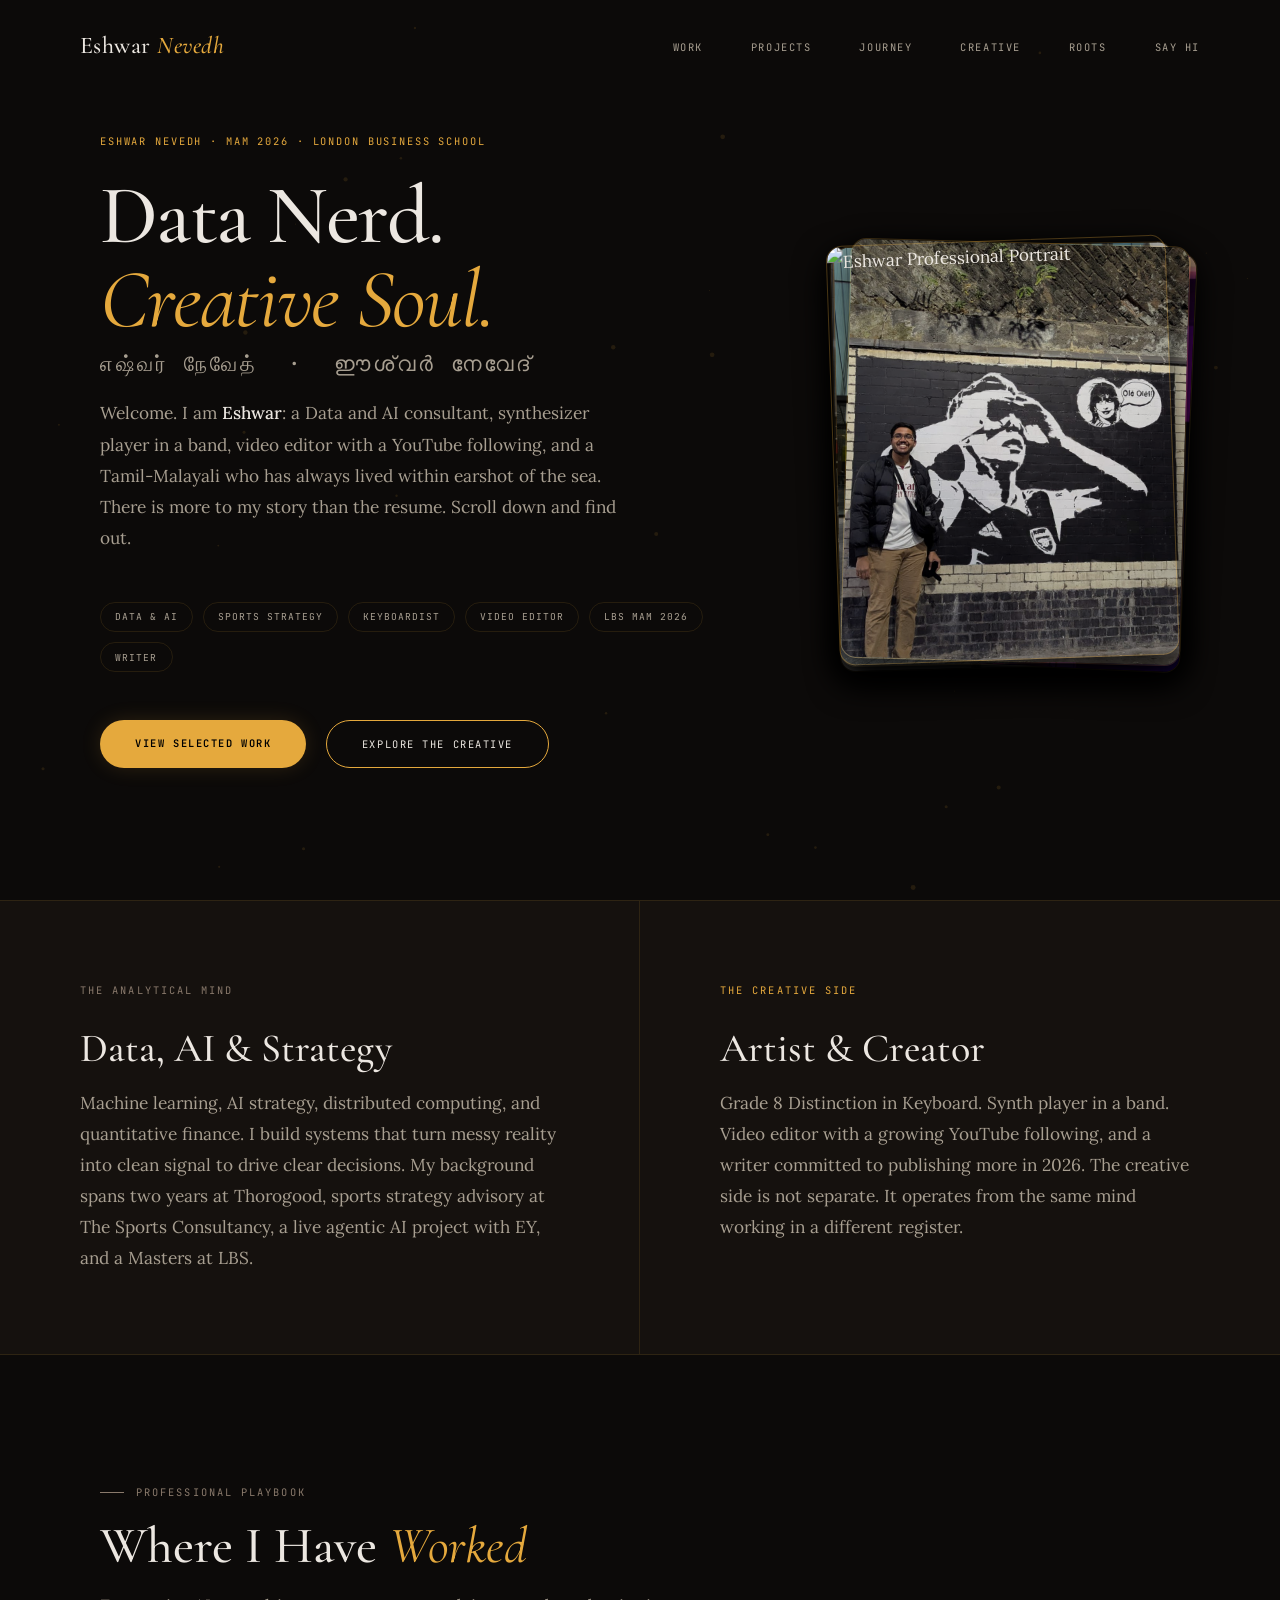
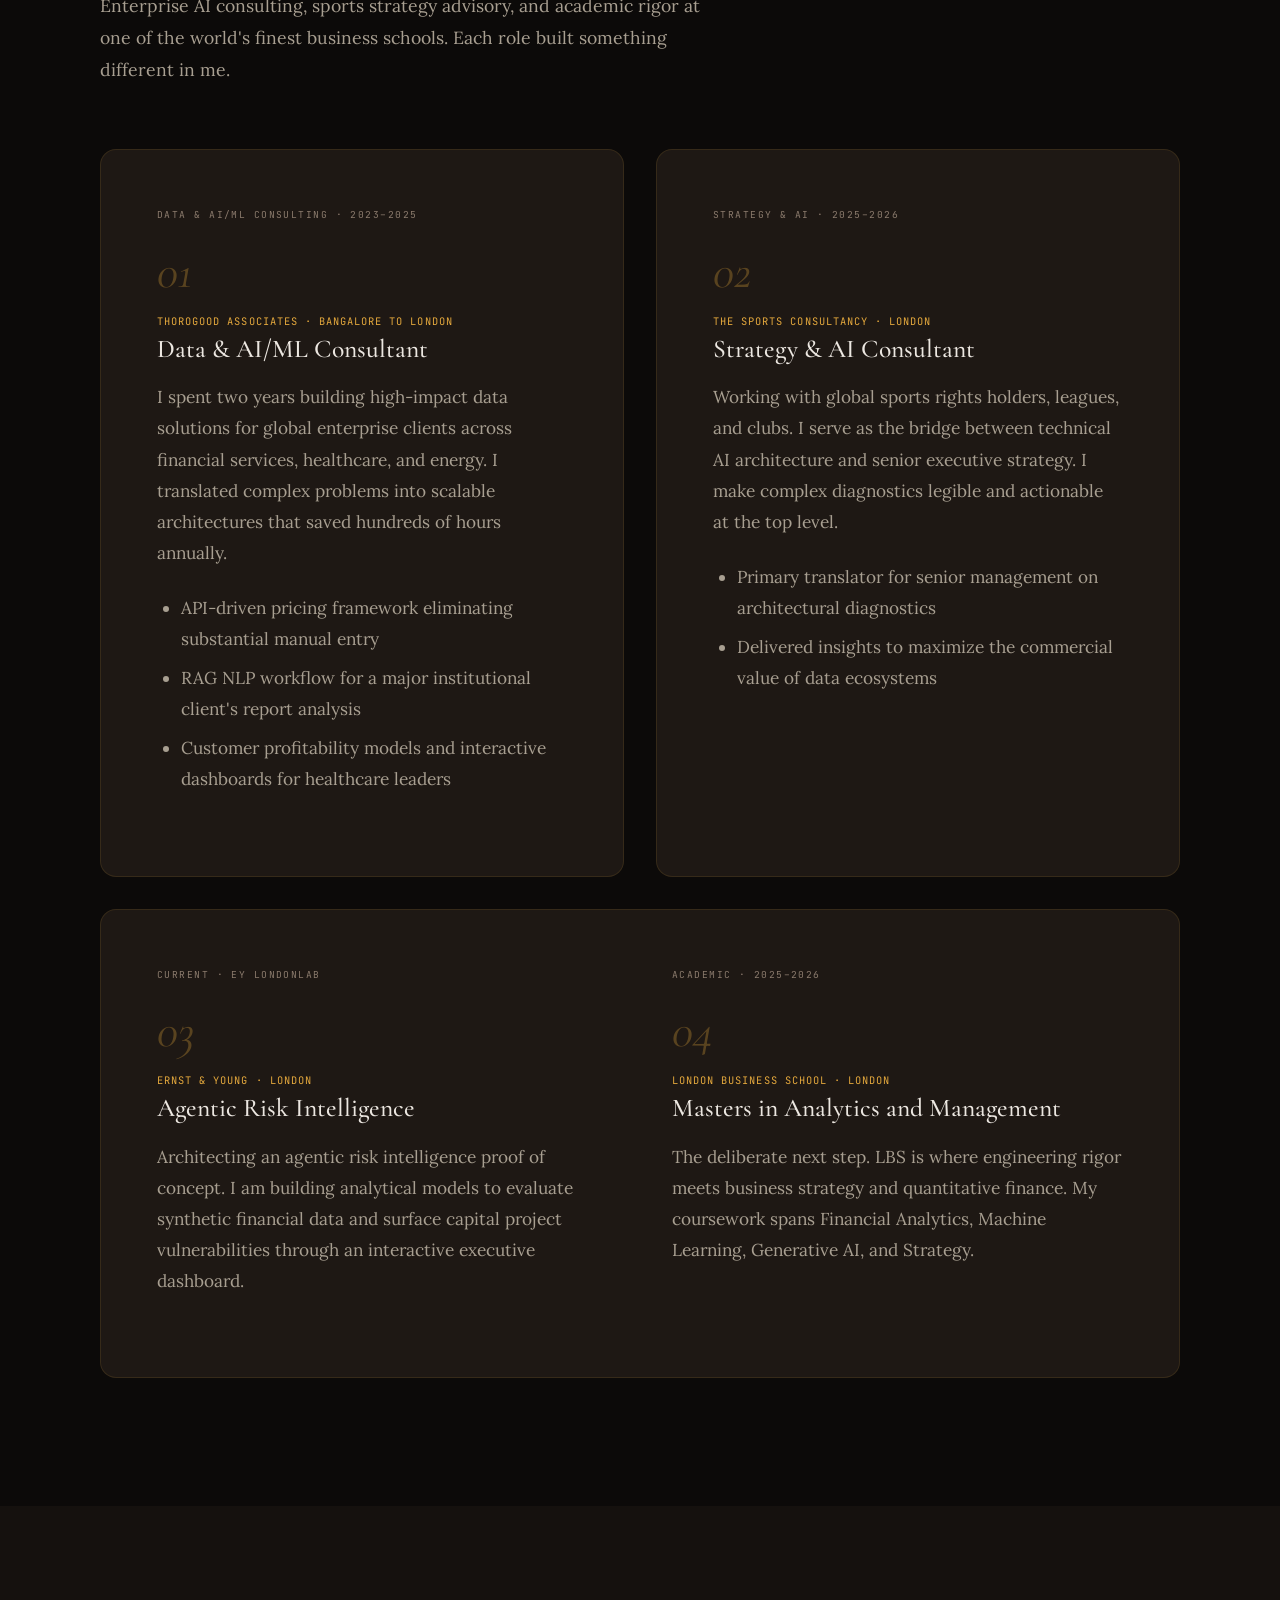
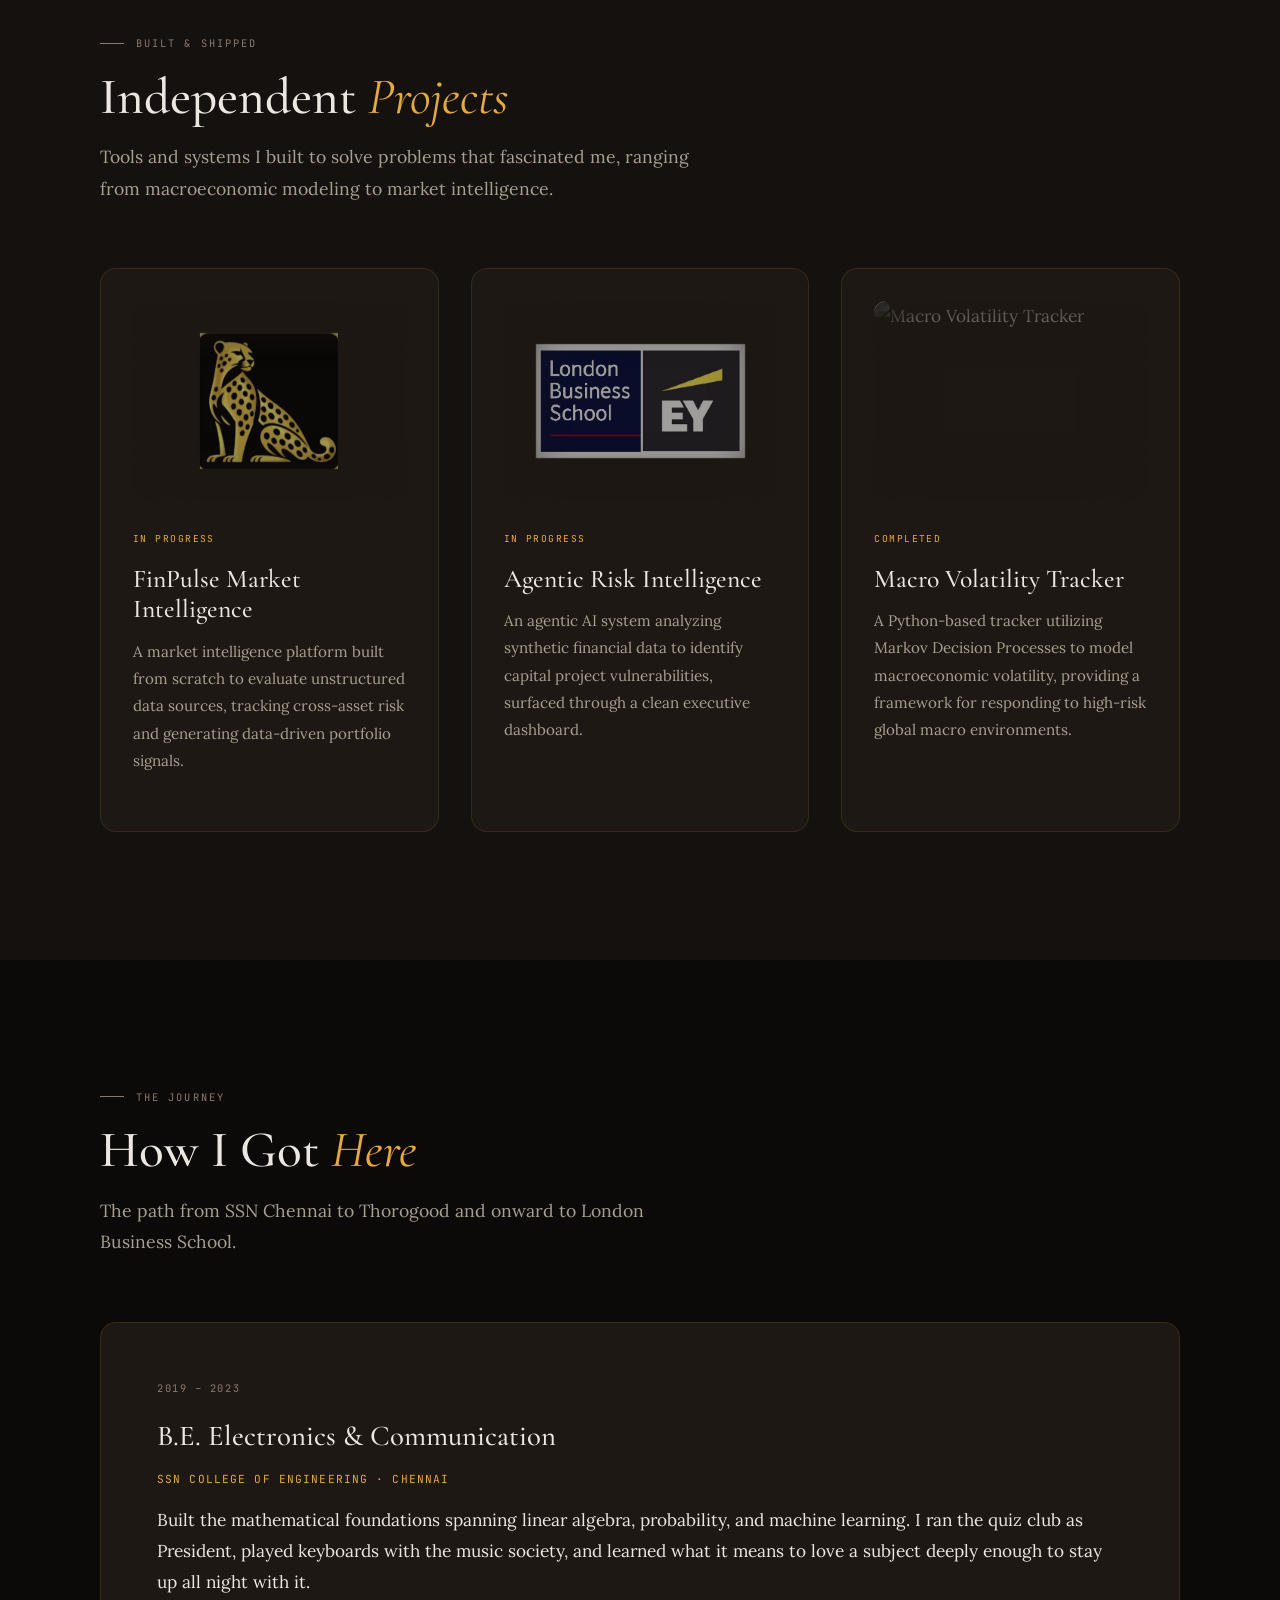
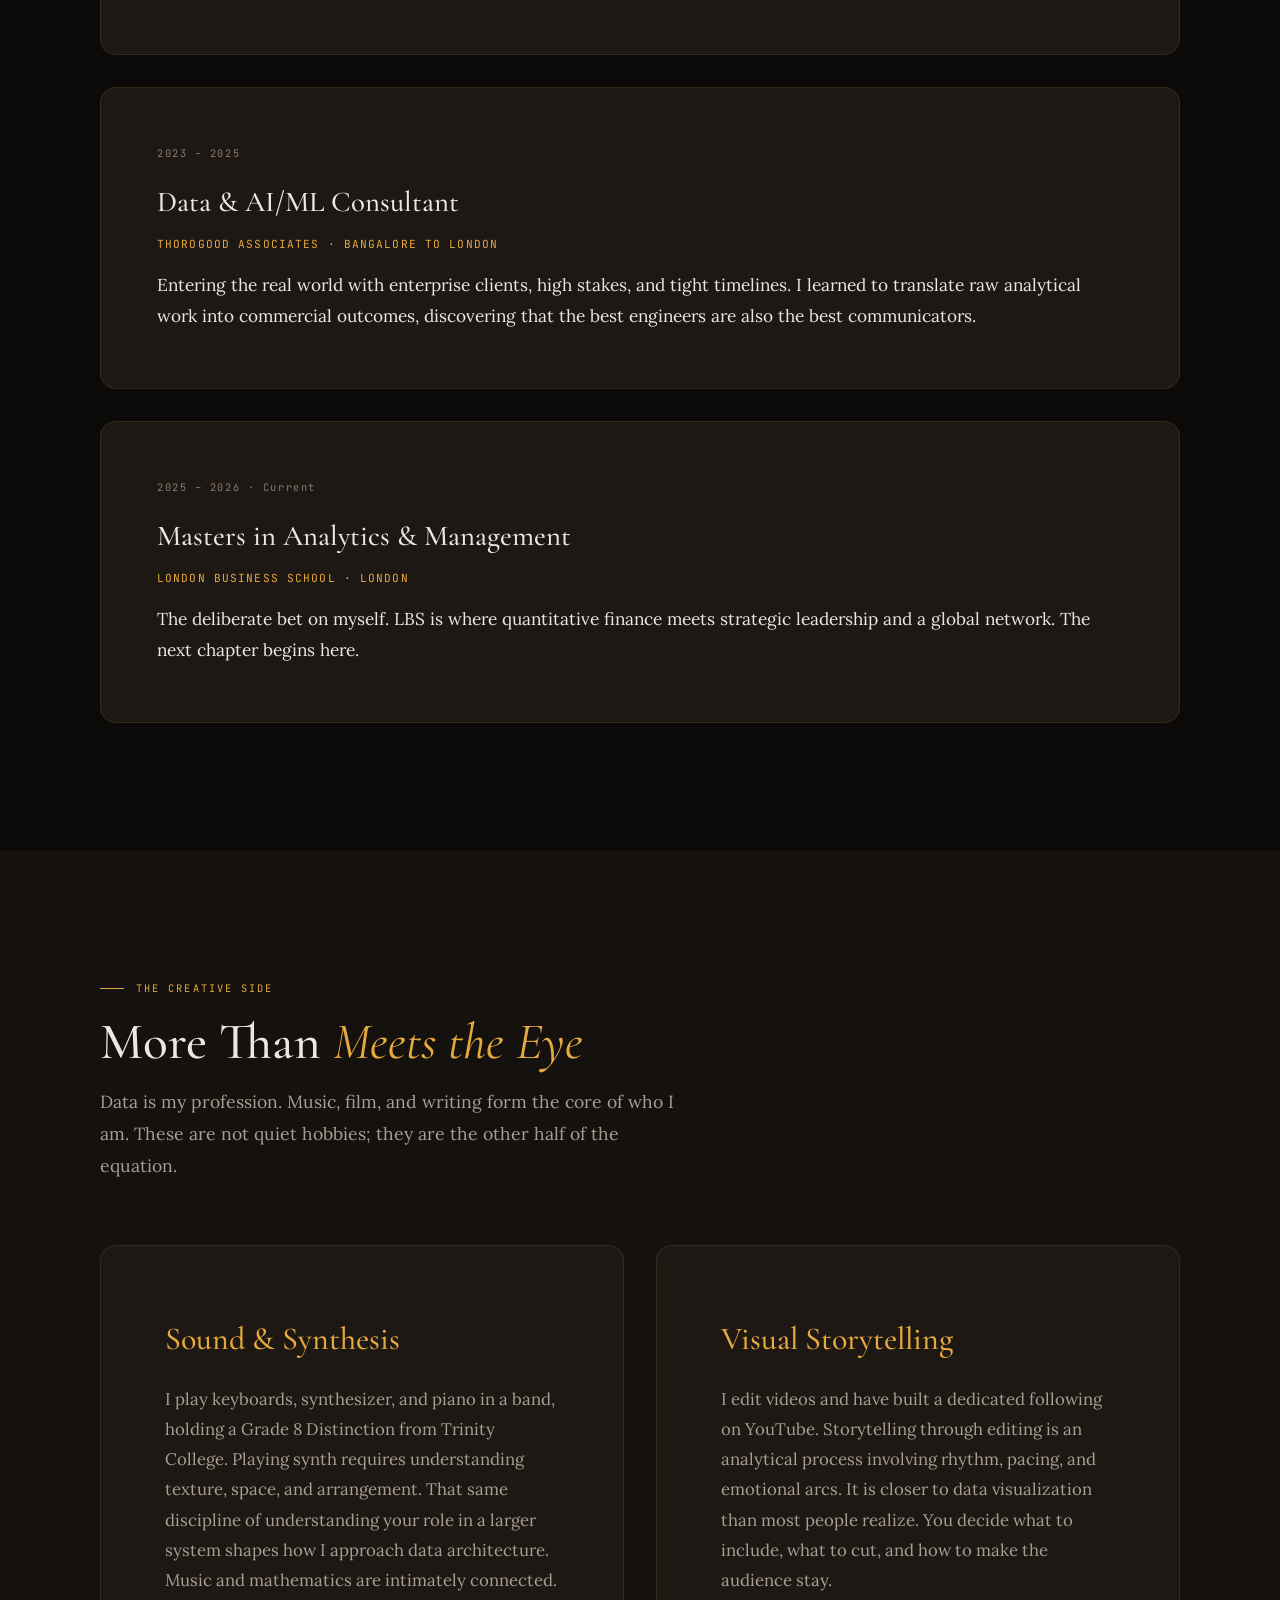
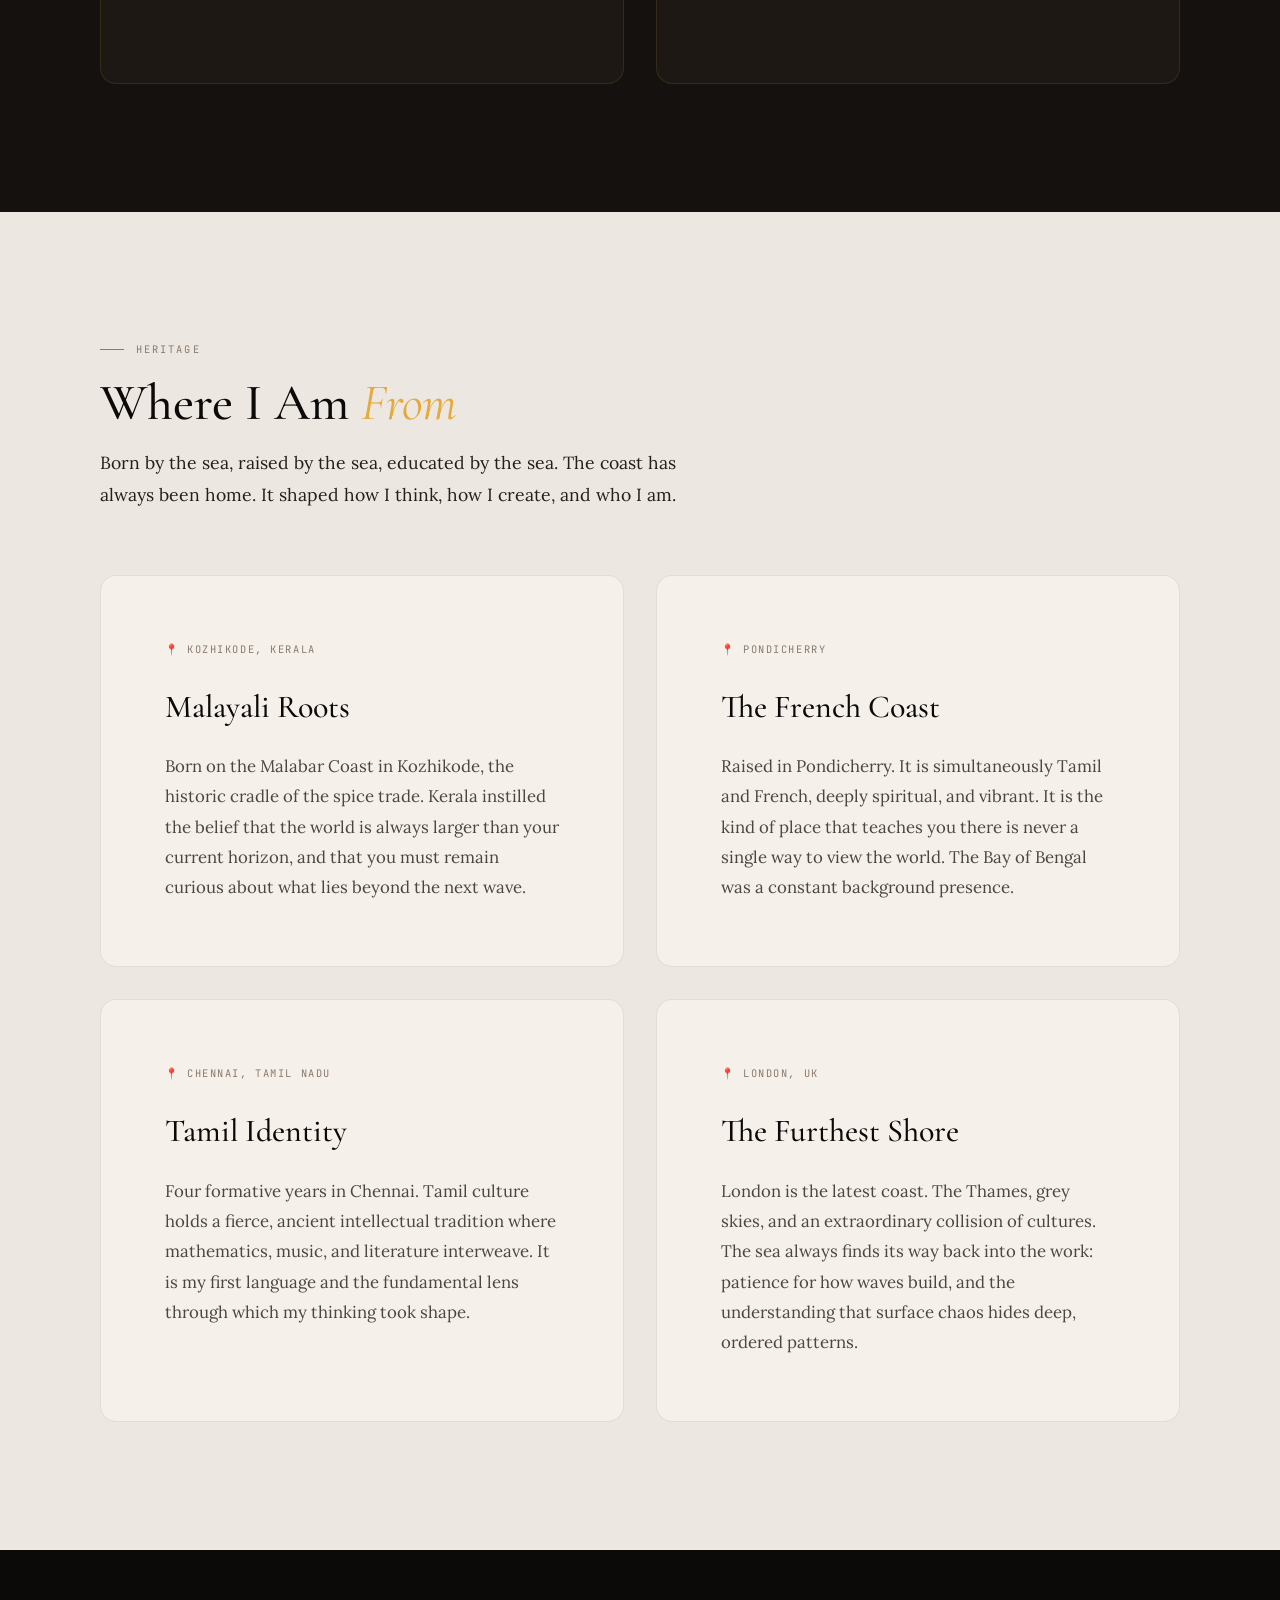
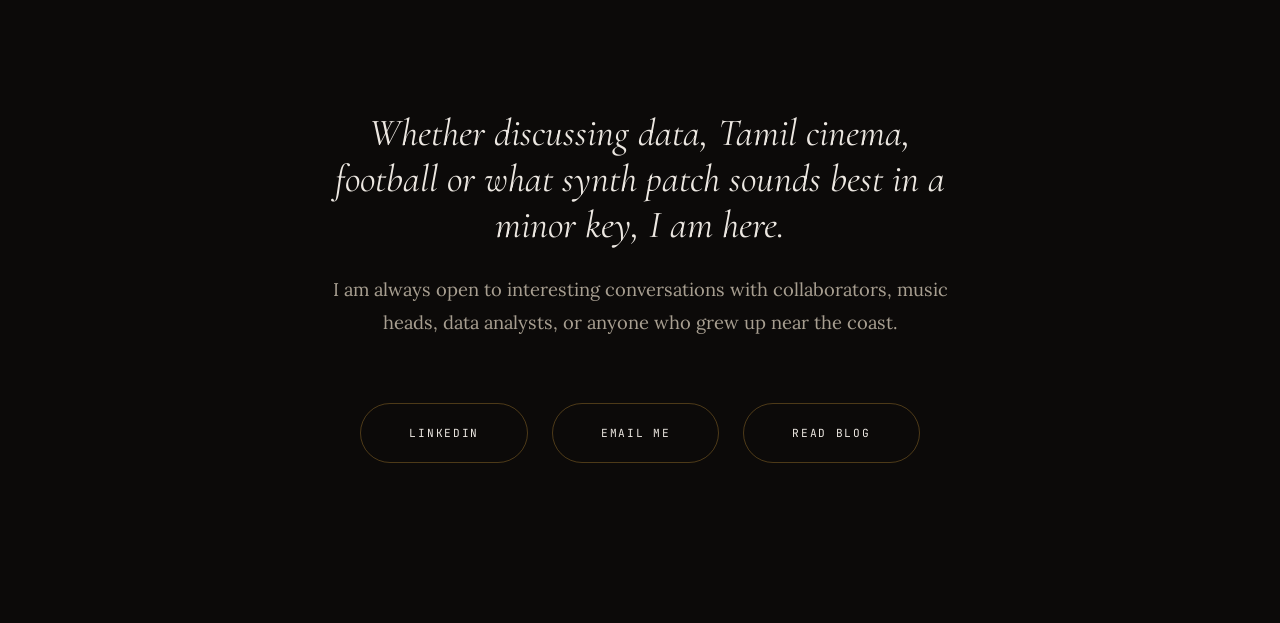
==== index.html @ 827b0c64 "Rename portfolio_website_esh.html to index.html" ====
<!DOCTYPE html>
<html lang="en">
<head>
<meta charset="UTF-8"/>
<meta name="viewport" content="width=device-width, initial-scale=1.0"/>
<title>Eshwar Nevedh — Data, Strategy & Sound</title>
<link rel="preconnect" href="https://fonts.googleapis.com"/>
<link rel="preconnect" href="https://fonts.gstatic.com" crossorigin/>
<link href="https://fonts.googleapis.com/css2?family=Cormorant+Garamond:ital,wght@0,400;0,500;0,600;1,400;1,500&family=Lora:ital,wght@0,400;0,500;1,400&family=JetBrains+Mono:wght@300;400&display=swap" rel="stylesheet"/>
<style>
:root {
  /* WHIPLASH AESTHETIC: Deep shadows, brassy golds, studio warmth */
  --bg-deep:     #0c0a09; 
  --bg-mid:      #15110e; 
  --bg-card:     #1e1814; 
  --bg-hover:    #261e19;
  --accent-gold: #e5a93d; 
  --accent-muted:#8a7a6c; 
  --text-p:      #ece7e1; 
  --text-s:      #a89f91;
  --text-dim:    #736a5f;
  --border:      rgba(229, 169, 61, 0.12);
  --border-h:    rgba(229, 169, 61, 0.3);
  
  /* Fonts */
  --serif-h: 'Cormorant Garamond', Georgia, serif;
  --serif-p: 'Lora', Georgia, serif;
  --mono:    'JetBrains Mono', monospace;
  --ease:    cubic-bezier(0.25, 1, 0.5, 1); 
}

*,*::before,*::after { box-sizing:border-box; margin:0; padding:0; }
html { scroll-behavior:smooth; }
body { 
  background: var(--bg-deep); 
  color: var(--text-p); 
  font-family: var(--serif-p); 
  font-size: 1.08rem;
  line-height: 1.8; 
  overflow-x: hidden; 
}

/* NAV */
nav { position:fixed; top:0; left:0; right:0; z-index:100; padding:1.5rem 5rem; display:flex; justify-content:space-between; align-items:center; transition:background .4s, border-color .4s; border-bottom:1px solid transparent; }
nav.scrolled { background:rgba(12,10,9,.95); border-bottom-color:var(--border); backdrop-filter:blur(16px); }
.logo { font-family:var(--serif-h); font-size:1.5rem; font-weight:500; color:var(--text-p); text-decoration:none; letter-spacing:.02em; }
.logo span { color:var(--accent-gold); font-style: italic; }
.nav-links { display:flex; gap:3rem; list-style:none; }
.nav-links a { font-family:var(--mono); font-size:.65rem; letter-spacing:.15em; text-transform:uppercase; color:var(--text-s); text-decoration:none; transition:color .3s; }
.nav-links a:hover { color:var(--accent-gold); }

/* HERO */
#hero { position:relative; height:100vh; min-height:720px; display:flex; align-items:center; overflow:hidden; }
#hc { position:absolute; inset:0; width:100%; height:100%; opacity: 0.8; }
.hero-inner { position:relative; z-index:2; max-width:1240px; margin:0 auto; padding:0 5rem; width:100%; }
.hero-layout { display:flex; align-items:center; justify-content:space-between; gap:5rem; }
.hero-text-content { flex:1; }

/* 5-CARD INTERACTIVE STACK */
.hero-img-wrap { position:relative; width:340px; height:420px; flex-shrink:0; opacity:0; animation:up 1.2s var(--ease) .6s forwards; perspective: 1200px; }
.card-stack { position:relative; width:100%; height:100%; animation: ambient-float 8s ease-in-out infinite; }
.card-stack img { 
  position:absolute; top:0; left:0; width:100%; height:100%; object-fit:cover; 
  border-radius:16px; border:1px solid rgba(229, 169, 61, 0.3); 
  box-shadow:0 12px 32px rgba(0,0,0,0.8); 
  transition: transform 0.6s var(--ease), box-shadow 0.6s var(--ease), filter 0.6s var(--ease), z-index 0s; 
  transform-origin: bottom center; 
  cursor: pointer;
}

/* Default 'messy' stack state */
.card-stack img:nth-child(1) { transform:rotate(-2deg) translateY(0); z-index:5; filter: brightness(1); }
.card-stack img:nth-child(2) { transform:rotate(1.5deg) translateY(2px); z-index:4; filter: brightness(0.85); }
.card-stack img:nth-child(3) { transform:rotate(-1deg) translateY(4px); z-index:3; filter: brightness(0.75); }
.card-stack img:nth-child(4) { transform:rotate(2.5deg) translateY(6px); z-index:2; filter: brightness(0.65); }
.card-stack img:nth-child(5) { transform:rotate(-1.5deg) translateY(8px); z-index:1; filter: brightness(0.55); }

/* Fan out state */
.card-stack:hover img:nth-child(1) { transform:rotate(-20deg) translateX(-65px) translateY(-10px); filter: brightness(0.7); }
.card-stack:hover img:nth-child(2) { transform:rotate(-10deg) translateX(-30px) translateY(-5px); filter: brightness(0.7); }
.card-stack:hover img:nth-child(3) { transform:rotate(0deg) translateX(0) translateY(0); filter: brightness(0.7); }
.card-stack:hover img:nth-child(4) { transform:rotate(10deg) translateX(30px) translateY(-5px); filter: brightness(0.7); }
.card-stack:hover img:nth-child(5) { transform:rotate(20deg) translateX(65px) translateY(-10px); filter: brightness(0.7); }

/* SPOTLIGHT (Specific Hover) */
.card-stack img:hover { 
  z-index: 10 !important; 
  filter: brightness(1.15) !important; 
  box-shadow: 0 24px 50px rgba(229, 169, 61, 0.2), 0 10px 20px rgba(0,0,0,0.9) !important; 
}
.card-stack:hover img:nth-child(1):hover { transform:rotate(-20deg) translateX(-65px) translateY(-30px) scale(1.08); }
.card-stack:hover img:nth-child(2):hover { transform:rotate(-10deg) translateX(-30px) translateY(-30px) scale(1.08); }
.card-stack:hover img:nth-child(3):hover { transform:rotate(0deg) translateX(0) translateY(-30px) scale(1.08); }
.card-stack:hover img:nth-child(4):hover { transform:rotate(10deg) translateX(30px) translateY(-30px) scale(1.08); }
.card-stack:hover img:nth-child(5):hover { transform:rotate(20deg) translateX(65px) translateY(-30px) scale(1.08); }

/* HERO TEXT ANIMATIONS */
.hero-wave-tag { font-family:var(--mono); font-size:.65rem; letter-spacing:.18em; text-transform:uppercase; color:var(--accent-gold); margin-bottom:1.5rem; opacity:0; animation:up 1s var(--ease) .3s forwards; }
h1.hero-h { font-family:var(--serif-h); font-size:clamp(3.5rem, 6.5vw, 6.5rem); font-weight:500; line-height:1; letter-spacing:-.02em; margin-bottom:1.5rem; opacity:0; animation:up 1s var(--ease) .5s forwards; }
h1.hero-h em { font-style:italic; color:var(--accent-gold); display:block; font-weight:400; animation: studio-pulse 4s ease-in-out infinite; }
h1.hero-h .name-roots { display:block; font-size:.25em; font-style:normal; font-weight:400; color:var(--text-s); letter-spacing:.15em; margin-top:.8rem; font-family:var(--mono); text-transform:uppercase; }
.hero-sub { color:var(--text-s); max-width:540px; margin-bottom:3rem; opacity:0; animation:up 1s var(--ease) .7s forwards; }
.hero-sub strong { color:var(--text-p); font-weight:500; }
.hero-tags { display:flex; flex-wrap:wrap; gap:.6rem; margin-bottom:3rem; opacity:0; animation:up 1s var(--ease) .85s forwards; }
.hero-tag { font-family:var(--mono); font-size:.6rem; letter-spacing:.1em; text-transform:uppercase; padding:.35rem .9rem; border:1px solid var(--border); color:var(--text-s); border-radius:20px; transition: border-color 0.4s, color 0.4s; }
.hero-tag:hover { border-color: var(--accent-gold); color: var(--accent-gold); }

.hero-ctas { display:flex; gap:1.2rem; flex-wrap:wrap; opacity:0; animation:up 1s var(--ease) 1s forwards; }
.btn-p { padding:.85rem 2.2rem; background:var(--accent-gold); color:#000; border:none; font-family:var(--mono); font-size:.65rem; letter-spacing:.15em; text-transform:uppercase; text-decoration:none; transition:background .3s, transform .3s, box-shadow .3s; border-radius:30px; font-weight: 600; box-shadow: 0 0 20px rgba(229, 169, 61, 0.15); }
.btn-p:hover { background:#f5b84c; transform:translateY(-2px) scale(1.02); box-shadow: 0 8px 25px rgba(229, 169, 61, 0.4); }
.btn-s { padding:.85rem 2.2rem; background:transparent; color:var(--text-p); border:1px solid var(--accent-gold); font-family:var(--mono); font-size:.65rem; letter-spacing:.15em; text-transform:uppercase; text-decoration:none; transition:border-color .3s, background .3s, transform .3s; border-radius:30px; }
.btn-s:hover { background:rgba(229, 169, 61, 0.1); transform:translateY(-2px) scale(1.02); color:var(--accent-gold); }

/* DUAL IDENTITY */
#dual { padding:0; background:var(--bg-mid); border-top:1px solid var(--border); border-bottom:1px solid var(--border); }
.dual-grid { display:grid; grid-template-columns:1fr 1fr; }
.dual-side { padding:5rem; position:relative; overflow:hidden; transition:background .4s; }
.dual-side:first-child { border-right:1px solid var(--border); }
.dual-side:hover { background:var(--bg-card); }
.dual-label { font-family:var(--mono); font-size:.65rem; letter-spacing:.2em; text-transform:uppercase; margin-bottom:1.5rem; color:var(--accent-muted); }
.dual-side.creative .dual-label { color:var(--accent-gold); }
.dual-title { font-family:var(--serif-h); font-size:2.5rem; font-weight:500; line-height:1.2; margin-bottom:1rem; }
.dual-body { color:var(--text-s); }

/* SHARED SECTION STYLES & REVEALS */
section { position:relative; }
.inner { max-width:1240px; margin:0 auto; padding:0 5rem; }
.s-label { font-family:var(--mono); font-size:.65rem; letter-spacing:.2em; text-transform:uppercase; color:var(--accent-muted); margin-bottom:1rem; display:flex; align-items:center; gap:.75rem; }
.s-label::before { content:''; width:24px; height:1px; background:var(--accent-muted); }
.s-label.sand { color:var(--accent-gold); }
.s-label.sand::before { background:var(--accent-gold); }
.s-title { font-family:var(--serif-h); font-size:clamp(2.5rem, 4vw, 3.5rem); font-weight:500; line-height:1.1; margin-bottom:1rem; }
.s-title em { font-style:italic; color:var(--accent-gold); font-weight:400; }
.s-desc { color:var(--text-s); max-width:600px; margin-bottom:4rem; font-size:1.1rem; }

/* Global Reveal Classes */
.reveal { opacity: 0; transform: translateY(30px) scale(0.98); transition: opacity 0.8s var(--ease), transform 0.8s var(--ease); }
.reveal.vis { opacity: 1; transform: translateY(0) scale(1); }
.delay-1 { transition-delay: 0.1s; }
.delay-2 { transition-delay: 0.2s; }
.delay-3 { transition-delay: 0.3s; }

/* WORK */
#work { padding:8rem 0; background:var(--bg-deep); }
.work-grid { display:grid; grid-template-columns:1fr 1fr; gap:2rem; }
.cf { background:var(--bg-card); padding:3.5rem; border-radius:16px; border:1px solid var(--border); transition:transform .5s var(--ease), border-color .5s, box-shadow .5s; position:relative; overflow:hidden; }
.cf:hover { transform:translateY(-8px); border-color:var(--border-h); box-shadow: 0 15px 40px rgba(0,0,0,0.6); }
.cf-in { position:relative; z-index:1; }
.cf-tag { font-family:var(--mono); font-size:.6rem; letter-spacing:.15em; text-transform:uppercase; color:var(--accent-muted); margin-bottom:1.5rem; }
.cf-num { font-family:var(--serif-h); font-size:3rem; font-style:italic; color:var(--border-h); line-height:1; margin-bottom:1rem; }

.cf-header { display:flex; align-items:center; gap:1.2rem; margin-bottom:1.2rem; }
.cf-logo { width:48px; height:48px; border-radius:10px; object-fit:contain; background:#ffffff; padding:6px; border:1px solid var(--border); box-shadow:0 4px 12px rgba(0,0,0,0.5); }
.cf-org { font-family:var(--mono); font-size:.65rem; color:var(--accent-gold); letter-spacing:.1em; margin-bottom:.3rem; text-transform:uppercase; }
.cf-title { font-family:var(--serif-h); font-size:1.6rem; font-weight:500; line-height:1.1; margin:0; }

.cf-body { color:var(--text-s); margin-bottom:1.5rem; }
.cf-body li { margin-left:1.5rem; margin-bottom:.5rem; }
.cf.wide { grid-column:1/-1; }
.wide-inner { display:grid; grid-template-columns:1fr 1fr; gap:4rem; }

/* PROJECTS */
#projects { padding:8rem 0; background:var(--bg-mid); }
.proj-grid { display:grid; grid-template-columns:repeat(3, 1fr); gap:2rem; }
.pj-link { text-decoration:none; color:inherit; display:block; height:100%; }
.pj { background:var(--bg-card); padding:2rem; border-radius:16px; border:1px solid var(--border); transition:transform .5s var(--ease), border-color .5s, box-shadow .5s; height:100%; display:flex; flex-direction:column; }
.pj:hover { transform:translateY(-8px); border-color:var(--accent-gold); box-shadow: 0 15px 40px rgba(0,0,0,0.6); }

/* ✨ THE VIGNETTE & BLENDED EDGE IMAGES ✨ */
.pj-img-wrap {
  width: 100%;
  height: 200px;
  margin-bottom: 1.8rem;
  border-radius: 12px;
  overflow: hidden;
  position: relative;
  background: var(--bg-card);
}

/* This ::after element creates the soft inner shadow that blurs the image into the background */
.pj-img-wrap::after {
  content: '';
  position: absolute;
  inset: 0;
  border-radius: 12px;
  box-shadow: inset 0 0 45px 15px var(--bg-card); /* Massive inner shadow matching card color */
  pointer-events: none; /* Allows hover to pass through to the image */
  transition: box-shadow 0.6s var(--ease);
}

.pj-img-wrap img {
  width: 100%;
  height: 100%;
  opacity: 0.65;
  filter: grayscale(40%) contrast(1.15) brightness(0.9);
  transition: opacity 0.6s var(--ease), filter 0.6s var(--ease), transform 0.8s var(--ease);
  will-change: transform;
}

/* Elegant slow-zoom and vignette reveal on hover */
.pj:hover .pj-img-wrap img {
  opacity: 0.95;
  filter: grayscale(0%) contrast(1.05) brightness(1);
  transform: scale(1.05); 
}
.pj:hover .pj-img-wrap::after {
  box-shadow: inset 0 0 20px 5px var(--bg-card); /* Shadow pulls back to reveal more image */
}

/* Sizing Utilities */
.img-cover { object-fit: cover; }
.img-contain { object-fit: contain; padding: 2rem; }

.pj-status { font-family:var(--mono); font-size:.6rem; letter-spacing:.15em; text-transform:uppercase; margin-bottom:1rem; color:var(--accent-gold); }
.pj-title { font-family:var(--serif-h); font-size:1.6rem; font-weight:500; margin-bottom:.8rem; line-height:1.2; color:var(--text-p); }
.pj-body { color:var(--text-s); margin-bottom:1.5rem; flex-grow:1; font-size:.95rem; }

/* TIMELINE */
#about { padding:8rem 0; background:var(--bg-deep); }
.trail-wrap { position:relative; margin-top:4rem; }
.trail-items { display:flex; flex-direction:column; gap:2rem; }
.ti { background:var(--bg-card); border:1px solid var(--border); padding:3.5rem; border-radius:16px; transition:border-color .5s, transform .5s var(--ease); }
.ti:hover { border-color:var(--accent-gold); transform:translateX(8px); } /* Shifts right slightly instead of up */
.ti-year { font-family:var(--mono); font-size:.65rem; color:var(--accent-muted); letter-spacing:.15em; margin-bottom:.8rem; }
.ti-role { font-family:var(--serif-h); font-size:1.8rem; font-weight:500; margin-bottom:.4rem; }
.ti-org { font-family:var(--mono); font-size:.7rem; color:var(--accent-gold); letter-spacing:.1em; margin-bottom:1rem; text-transform:uppercase; }

/* CREATIVE */
#creative { padding:8rem 0; background:var(--bg-mid); }
.cr-grid { display:grid; grid-template-columns:1fr 1fr; gap:2rem; }
.cr-card { background:var(--bg-card); padding:4rem; border-radius:16px; border:1px solid var(--border); transition:transform .5s var(--ease), box-shadow .5s; }
.cr-card:hover { transform:translateY(-8px); border-color:var(--accent-gold); box-shadow: 0 15px 40px rgba(0,0,0,0.6); }
.cr-title { font-family:var(--serif-h); font-size:2rem; font-weight:500; margin-bottom:1rem; color:var(--accent-gold); }
.cr-body { color:var(--text-s); margin-bottom:1.5rem; font-size: 1.05rem; }

/* ROOTS */
#roots { padding:8rem 0; background:var(--text-p); color:var(--bg-deep); }
#roots .s-label { color:var(--accent-muted); }
#roots .s-label::before { background:var(--accent-muted); }
#roots .s-title { color:var(--bg-deep); }
#roots .s-title em { color:var(--accent-gold); }
#roots .s-desc { color:var(--bg-hover); }
.roots-grid { display:grid; grid-template-columns:1fr 1fr; gap:2rem; }
.root-card { background:#f5f0ea; padding:4rem; border-radius:16px; border:1px solid rgba(0,0,0,0.08); transition:box-shadow .5s var(--ease), transform .5s var(--ease); }
.root-card:hover { box-shadow:0 20px 40px rgba(0,0,0,0.12); transform:translateY(-8px); }
.root-place { font-family:var(--mono); font-size:.65rem; letter-spacing:.15em; text-transform:uppercase; color:var(--accent-muted); margin-bottom:1.2rem; }
.root-title { font-family:var(--serif-h); font-size:2rem; font-weight:500; margin-bottom:1rem; }
.root-body { color:#4a4641; font-size: 1.05rem; }

/* CONTACT */
#contact { padding:10rem 0; background:var(--bg-deep); text-align:center; }
.contact-in { max-width:800px; margin:0 auto; padding:0 5rem; }
.contact-q { font-family:var(--serif-h); font-size:clamp(2.2rem, 3vw, 3.5rem); font-weight:400; font-style:italic; line-height:1.2; color:var(--text-p); margin-bottom:1.5rem; animation: studio-pulse 5s ease-in-out infinite; }
.contact-sub { color:var(--text-s); margin-bottom:4rem; font-size:1.15rem; }
.contact-links { display:flex; justify-content:center; gap:1.5rem; flex-wrap:wrap; }
.cl { font-family:var(--mono); font-size:.7rem; letter-spacing:.15em; text-transform:uppercase; color:var(--text-p); text-decoration:none; padding:1.2rem 3rem; border:1px solid var(--border-h); border-radius:40px; transition:background .4s, border-color .4s, transform .4s, box-shadow .4s; }
.cl:hover { background:rgba(229,169,61,0.1); border-color:var(--accent-gold); color:var(--accent-gold); transform: translateY(-3px); box-shadow: 0 10px 30px rgba(229,169,61,0.2); }

/* KEYFRAMES FOR ELEGANT ANIMATIONS */
@keyframes up { from{opacity:0; transform:translateY(30px)} to{opacity:1; transform:translateY(0)} }
@keyframes ambient-float { 
  0%, 100% { transform: translateY(0); } 
  50% { transform: translateY(-12px); } 
}
@keyframes studio-pulse {
  0%, 100% { text-shadow: 0 0 15px rgba(229, 169, 61, 0.1); }
  50% { text-shadow: 0 0 35px rgba(229, 169, 61, 0.5); }
}

@media(max-width:960px){
  nav { padding:1.2rem 2rem; } .nav-links { display:none; }
  .inner, .hero-inner, .contact-in { padding:0 2rem; }
  .hero-layout { flex-direction:column-reverse; text-align:center; gap:3rem; margin-top: 4rem; }
  .hero-wave-tag { justify-content:center; }
  .hero-wave-tag::before { display:none; }
  .hero-tags, .hero-ctas { justify-content:center; }
  h1.hero-h { font-size:3rem; }
  
  .hero-img-wrap { width:260px; height:320px; }
  .card-stack:hover img:nth-child(1) { transform:rotate(-15deg) translateX(-35px); }
  .card-stack:hover img:nth-child(2) { transform:rotate(-7deg) translateX(-15px); }
  .card-stack:hover img:nth-child(4) { transform:rotate(7deg) translateX(15px); }
  .card-stack:hover img:nth-child(5) { transform:rotate(15deg) translateX(35px); }
  
  .dual-grid, .work-grid, .cf.wide .wide-inner, .proj-grid, .cr-grid, .roots-grid { grid-template-columns:1fr; }
  .dual-side:first-child { border-right:none; border-bottom:1px solid var(--border); }
  .dual-side, .cf, .pj, .ti, .cr-card, .root-card { padding: 2.5rem; }
}
</style>
</head>
<body>

<nav id="nav">
  <a href="#hero" class="logo">Eshwar <span>Nevedh</span></a>
  <ul class="nav-links">
    <li><a href="#work">Work</a></li>
    <li><a href="#projects">Projects</a></li>
    <li><a href="#about">Journey</a></li>
    <li><a href="#creative">Creative</a></li>
    <li><a href="#roots">Roots</a></li>
    <li><a href="#contact">Say Hi</a></li>
  </ul>
</nav>

<section id="hero">
  <canvas id="hc"></canvas>
  <div class="hero-inner">
    <div class="hero-layout">
      <div class="hero-text-content">
        <p class="hero-wave-tag">Eshwar Nevedh · MAM 2026 · London Business School</p>
        <h1 class="hero-h">
          Data Nerd.<br/>
          <em>Creative Soul.</em>
          <span class="name-roots">எஷ்வர் நேவேத் &nbsp;·&nbsp; ഈശ്വർ നേവേദ്</span>
        </h1>
        <p class="hero-sub">
          Welcome. I am <strong>Eshwar</strong>: a Data and AI consultant, synthesizer player in a band, video editor with a YouTube following, and a Tamil-Malayali who has always lived within earshot of the sea.
          There is more to my story than the resume. Scroll down and find out.
        </p>
        <div class="hero-tags">
          <span class="hero-tag">Data &amp; AI</span>
          <span class="hero-tag">Sports Strategy</span>
          <span class="hero-tag">Keyboardist</span>
          <span class="hero-tag">Video Editor</span>
          <span class="hero-tag">LBS MAM 2026</span>
          <span class="hero-tag">Writer</span>
        </div>
        <div class="hero-ctas">
          <a href="#work" class="btn-p">View Selected Work</a>
          <a href="#creative" class="btn-s">Explore The Creative</a>
        </div>
      </div>
      
      <div class="hero-img-wrap">
        <div class="card-stack">
          <img src="portrait-lbs-eshwar.jpg" alt="Eshwar Professional Portrait" />
          <img src="meandarsenal.jpeg" alt="Me and Arsenal" />
          <img src="meandey.jpeg" alt="Me and EY" />
          <img src="meandkeys.jpeg" alt="Me and Keys" />
          <img src="meandband.jpeg" alt="Me and Band" />
        </div>
      </div>
      
    </div>
  </div>
</section>

<div id="dual">
  <div class="dual-grid">
    <div class="dual-side data reveal">
      <p class="dual-label">The Analytical Mind</p>
      <h2 class="dual-title">Data, AI &amp; Strategy</h2>
      <p class="dual-body">Machine learning, AI strategy, distributed computing, and quantitative finance. I build systems that turn messy reality into clean signal to drive clear decisions. My background spans two years at Thorogood, sports strategy advisory at The Sports Consultancy, a live agentic AI project with EY, and a Masters at LBS.</p>
    </div>
    <div class="dual-side creative reveal delay-1">
      <p class="dual-label">The Creative Side</p>
      <h2 class="dual-title">Artist &amp; Creator</h2>
      <p class="dual-body">Grade 8 Distinction in Keyboard. Synth player in a band. Video editor with a growing YouTube following, and a writer committed to publishing more in 2026. The creative side is not separate. It operates from the same mind working in a different register.</p>
    </div>
  </div>
</div>

<section id="work">
  <div class="inner">
    <div class="reveal">
      <p class="s-label">Professional Playbook</p>
      <h2 class="s-title">Where I Have <em>Worked</em></h2>
      <p class="s-desc">Enterprise AI consulting, sports strategy advisory, and academic rigor at one of the world's finest business schools. Each role built something different in me.</p>
    </div>
    <div class="work-grid">

      <div class="cf reveal">
        <div class="cf-in">
          <p class="cf-tag">Data &amp; AI/ML Consulting · 2023–2025</p>
          <div class="cf-num">01</div>
          
          <div class="cf-header">
            <img src="https://logo.clearbit.com/thorogood.com" alt="Thorogood" class="cf-logo" onerror="this.style.display='none'"/>
            <div>
              <p class="cf-org">Thorogood Associates · Bangalore to London</p>
              <h3 class="cf-title">Data &amp; AI/ML Consultant</h3>
            </div>
          </div>
          
          <p class="cf-body">I spent two years building high-impact data solutions for global enterprise clients across financial services, healthcare, and energy. I translated complex problems into scalable architectures that saved hundreds of hours annually.</p>
          <ul class="cf-body">
            <li>API-driven pricing framework eliminating substantial manual entry</li>
            <li>RAG NLP workflow for a major institutional client's report analysis</li>
            <li>Customer profitability models and interactive dashboards for healthcare leaders</li>
          </ul>
        </div>
      </div>

      <div class="cf reveal delay-1">
        <div class="cf-in">
          <p class="cf-tag">Strategy &amp; AI · 2025–2026</p>
          <div class="cf-num">02</div>
          
          <div class="cf-header">
            <img src="https://logo.clearbit.com/thesportsconsultancy.com" alt="The Sports Consultancy" class="cf-logo" onerror="this.style.display='none'"/>
            <div>
              <p class="cf-org">The Sports Consultancy · London</p>
              <h3 class="cf-title">Strategy &amp; AI Consultant</h3>
            </div>
          </div>
          
          <p class="cf-body">Working with global sports rights holders, leagues, and clubs. I serve as the bridge between technical AI architecture and senior executive strategy. I make complex diagnostics legible and actionable at the top level.</p>
          <ul class="cf-body">
            <li>Primary translator for senior management on architectural diagnostics</li>
            <li>Delivered insights to maximize the commercial value of data ecosystems</li>
          </ul>
        </div>
      </div>

      <div class="cf wide reveal">
        <div class="cf-in wide-inner">
          <div>
            <p class="cf-tag">Current · EY LondonLAB</p>
            <div class="cf-num">03</div>
            
            <div class="cf-header">
              <img src="https://logo.clearbit.com/ey.com" alt="Ernst & Young" class="cf-logo" onerror="this.style.display='none'"/>
              <div>
                <p class="cf-org">Ernst &amp; Young · London</p>
                <h3 class="cf-title">Agentic Risk Intelligence</h3>
              </div>
            </div>
            
            <p class="cf-body">Architecting an agentic risk intelligence proof of concept. I am building analytical models to evaluate synthetic financial data and surface capital project vulnerabilities through an interactive executive dashboard.</p>
          </div>
          <div>
            <p class="cf-tag">Academic · 2025–2026</p>
            <div class="cf-num">04</div>
            
            <div class="cf-header">
              <img src="https://logo.clearbit.com/london.edu" alt="London Business School" class="cf-logo" onerror="this.style.display='none'"/>
              <div>
                <p class="cf-org">London Business School · London</p>
                <h3 class="cf-title">Masters in Analytics and Management</h3>
              </div>
            </div>
            
            <p class="cf-body">The deliberate next step. LBS is where engineering rigor meets business strategy and quantitative finance. My coursework spans Financial Analytics, Machine Learning, Generative AI, and Strategy.</p>
          </div>
        </div>
      </div>

    </div>
  </div>
</section>

<section id="projects">
  <div class="inner">
    <div class="reveal">
      <p class="s-label">Built &amp; Shipped</p>
      <h2 class="s-title">Independent <em>Projects</em></h2>
      <p class="s-desc">Tools and systems I built to solve problems that fascinated me, ranging from macroeconomic modeling to market intelligence.</p>
    </div>
    
    <div class="proj-grid">
      <a href="https://finpulsev2.onrender.com/mission" target="_blank" class="pj-link reveal">
        <div class="pj">
          <div class="pj-img-wrap">
            <img src="finpulselogo.jpg" alt="FinPulse" class="img-contain"/>
          </div>
          <p class="pj-status">In Progress</p>
          <h3 class="pj-title">FinPulse Market Intelligence</h3>
          <p class="pj-body">A market intelligence platform built from scratch to evaluate unstructured data sources, tracking cross-asset risk and generating data-driven portfolio signals.</p>
        </div>
      </a>

      <a href="#" target="_blank" class="pj-link reveal delay-1">
        <div class="pj">
          <div class="pj-img-wrap">
            <img src="lbseyplaceholder.jpg" alt="Agentic AI Dashboard" class="img-contain"/>
          </div>
          <p class="pj-status">In Progress</p>
          <h3 class="pj-title">Agentic Risk Intelligence</h3>
          <p class="pj-body">An agentic AI system analyzing synthetic financial data to identify capital project vulnerabilities, surfaced through a clean executive dashboard.</p>
        </div>
      </a>

      <a href="https://www.linkedin.com/pulse/pricing-unpriceable-tool-model-geopolitical-risk-eshwar-nevedh-u0q0e" target="_blank" class="pj-link reveal delay-2">
        <div class="pj">
          <div class="pj-img-wrap">
            <img src="https://images.unsplash.com/photo-1612178991541-b48cc8e92a4d?ixlib=rb-4.0.3&auto=format&fit=crop&w=800&q=80" alt="Macro Volatility Tracker" class="img-cover"/>
          </div>
          <p class="pj-status">Completed</p>
          <h3 class="pj-title">Macro Volatility Tracker</h3>
          <p class="pj-body">A Python-based tracker utilizing Markov Decision Processes to model macroeconomic volatility, providing a framework for responding to high-risk global macro environments.</p>
        </div>
      </a>
    </div>
  </div>
</section>

<section id="about">
  <div class="inner">
    <div class="reveal">
      <p class="s-label">The Journey</p>
      <h2 class="s-title">How I Got <em>Here</em></h2>
      <p class="s-desc">The path from SSN Chennai to Thorogood and onward to London Business School.</p>
    </div>
    <div class="trail-wrap">
      <div class="trail-items">

        <div class="ti reveal">
          <p class="ti-year">2019 – 2023</p>
          <h3 class="ti-role">B.E. Electronics &amp; Communication</h3>
          <p class="ti-org">SSN College of Engineering · Chennai</p>
          <p class="ti-desc">Built the mathematical foundations spanning linear algebra, probability, and machine learning. I ran the quiz club as President, played keyboards with the music society, and learned what it means to love a subject deeply enough to stay up all night with it.</p>
        </div>

        <div class="ti reveal">
          <p class="ti-year">2023 – 2025</p>
          <h3 class="ti-role">Data &amp; AI/ML Consultant</h3>
          <p class="ti-org">Thorogood Associates · Bangalore to London</p>
          <p class="ti-desc">Entering the real world with enterprise clients, high stakes, and tight timelines. I learned to translate raw analytical work into commercial outcomes, discovering that the best engineers are also the best communicators.</p>
        </div>

        <div class="ti reveal">
          <p class="ti-year">2025 – 2026 · Current</p>
          <h3 class="ti-role">Masters in Analytics &amp; Management</h3>
          <p class="ti-org">London Business School · London</p>
          <p class="ti-desc">The deliberate bet on myself. LBS is where quantitative finance meets strategic leadership and a global network. The next chapter begins here.</p>
        </div>

      </div>
    </div>
  </div>
</section>

<section id="creative">
  <div class="inner">
    <div class="reveal">
      <p class="s-label sand">The Creative Side</p>
      <h2 class="s-title">More Than <em class="sand">Meets the Eye</em></h2>
      <p class="s-desc">Data is my profession. Music, film, and writing form the core of who I am. These are not quiet hobbies; they are the other half of the equation.</p>
    </div>
    <div class="cr-grid">

      <div class="cr-card reveal">
        <h3 class="cr-title">Sound &amp; Synthesis</h3>
        <p class="cr-body">I play keyboards, synthesizer, and piano in a band, holding a Grade 8 Distinction from Trinity College. Playing synth requires understanding texture, space, and arrangement. That same discipline of understanding your role in a larger system shapes how I approach data architecture. Music and mathematics are intimately connected.</p>
      </div>

      <div class="cr-card reveal delay-1">
        <h3 class="cr-title">Visual Storytelling</h3>
        <p class="cr-body">I edit videos and have built a dedicated following on YouTube. Storytelling through editing is an analytical process involving rhythm, pacing, and emotional arcs. It is closer to data visualization than most people realize. You decide what to include, what to cut, and how to make the audience stay.</p>
      </div>

    </div>
  </div>
</section>

<section id="roots">
  <div class="inner">
    <div class="reveal">
      <p class="s-label">Heritage</p>
      <h2 class="s-title">Where I Am <em>From</em></h2>
      <p class="s-desc">Born by the sea, raised by the sea, educated by the sea. The coast has always been home. It shaped how I think, how I create, and who I am.</p>
    </div>
    <div class="roots-grid">
      <div class="root-card reveal">
        <p class="root-place">📍 Kozhikode, Kerala</p>
        <h3 class="root-title">Malayali Roots</h3>
        <p class="root-body">Born on the Malabar Coast in Kozhikode, the historic cradle of the spice trade. Kerala instilled the belief that the world is always larger than your current horizon, and that you must remain curious about what lies beyond the next wave.</p>
      </div>
      <div class="root-card reveal delay-1">
        <p class="root-place">📍 Pondicherry</p>
        <h3 class="root-title">The French Coast</h3>
        <p class="root-body">Raised in Pondicherry. It is simultaneously Tamil and French, deeply spiritual, and vibrant. It is the kind of place that teaches you there is never a single way to view the world. The Bay of Bengal was a constant background presence.</p>
      </div>
      <div class="root-card reveal">
        <p class="root-place">📍 Chennai, Tamil Nadu</p>
        <h3 class="root-title">Tamil Identity</h3>
        <p class="root-body">Four formative years in Chennai. Tamil culture holds a fierce, ancient intellectual tradition where mathematics, music, and literature interweave. It is my first language and the fundamental lens through which my thinking took shape.</p>
      </div>
      <div class="root-card reveal delay-1">
        <p class="root-place">📍 London, UK</p>
        <h3 class="root-title">The Furthest Shore</h3>
        <p class="root-body">London is the latest coast. The Thames, grey skies, and an extraordinary collision of cultures. The sea always finds its way back into the work: patience for how waves build, and the understanding that surface chaos hides deep, ordered patterns.</p>
      </div>
    </div>
  </div>
</section>

<section id="contact">
  <div class="contact-in reveal">
    <h2 class="contact-q">
      Whether discussing data, Tamil cinema, football or what synth patch sounds best in a minor key, I am here.
    </h2>
    <p class="contact-sub">
      I am always open to interesting conversations with collaborators, music heads, data analysts, or anyone who grew up near the coast.
    </p>
    <div class="contact-links">
      <a href="https://in.linkedin.com/in/eshwar-nevedh-41b697196" target="_blank" class="cl">LinkedIn</a>
      <a href="mailto:eshware.mam2026@london.edu" class="cl">Email Me</a>
      <a href="https://open.substack.com/pub/eshwarnevedh/p/moonlight-vs-the-blue-light?utm_campaign=post-expanded-share&utm_medium=post%20viewer" class="cl">Read Blog</a>
    </div>
  </div>
</section>

<script>
/* ── NAV SCROLL ── */
const nav=document.getElementById('nav');
window.addEventListener('scroll',()=>nav.classList.toggle('scrolled',scrollY>60));

/* ── GOLDEN SPOTLIGHT PARTICLE CANVAS ── */
(()=>{
  const cv=document.getElementById('hc'),ctx=cv.getContext('2d');
  let W,H,pts=[];
  const resize=()=>{
    W=cv.width=cv.offsetWidth;H=cv.height=cv.offsetHeight;
    pts=[];
    for(let i=0;i<Math.floor(W/40);i++)
      pts.push({x:Math.random()*W,y:Math.random()*H,
        vx:(Math.random()-.5)*.15,vy:(Math.random()-.5)*.15,
        r:Math.random()*2+.5});
  };
  const draw=()=>{
    ctx.clearRect(0,0,W,H);
    pts.forEach(p=>{
      p.x+=p.vx;p.y+=p.vy;
      if(p.x<0)p.x=W;if(p.x>W)p.x=0;
      if(p.y<0)p.y=H;if(p.y>H)p.y=0;
      ctx.beginPath();ctx.arc(p.x,p.y,p.r,0,Math.PI*2);
      ctx.fillStyle=`rgba(229, 169, 61, 0.15)`; 
      ctx.fill();
    });
    requestAnimationFrame(draw);
  };
  window.addEventListener('resize',resize);resize();draw();
})();

/* ── INTERSECTION OBSERVER FOR STAGGERED REVEALS ── */
const io=new IntersectionObserver(es=>{
  es.forEach(e=>{
    if(e.isIntersecting){
      e.target.classList.add('vis');
      io.unobserve(e.target); // Unobserve after revealing
    }
  })
},{threshold: 0.15}); // Triggers when 15% of element is visible

document.querySelectorAll('.reveal').forEach(el=>io.observe(el));

/* ── SMOOTH SCROLL ── */
document.querySelectorAll('a[href^="#"]').forEach(a=>{
  a.addEventListener('click',e=>{
    const t=document.querySelector(a.getAttribute('href'));
    if(!t)return;e.preventDefault();
    window.scrollTo({top:t.getBoundingClientRect().top+scrollY-72,behavior:'smooth'});
  });
});
</script>
</body>
</html>
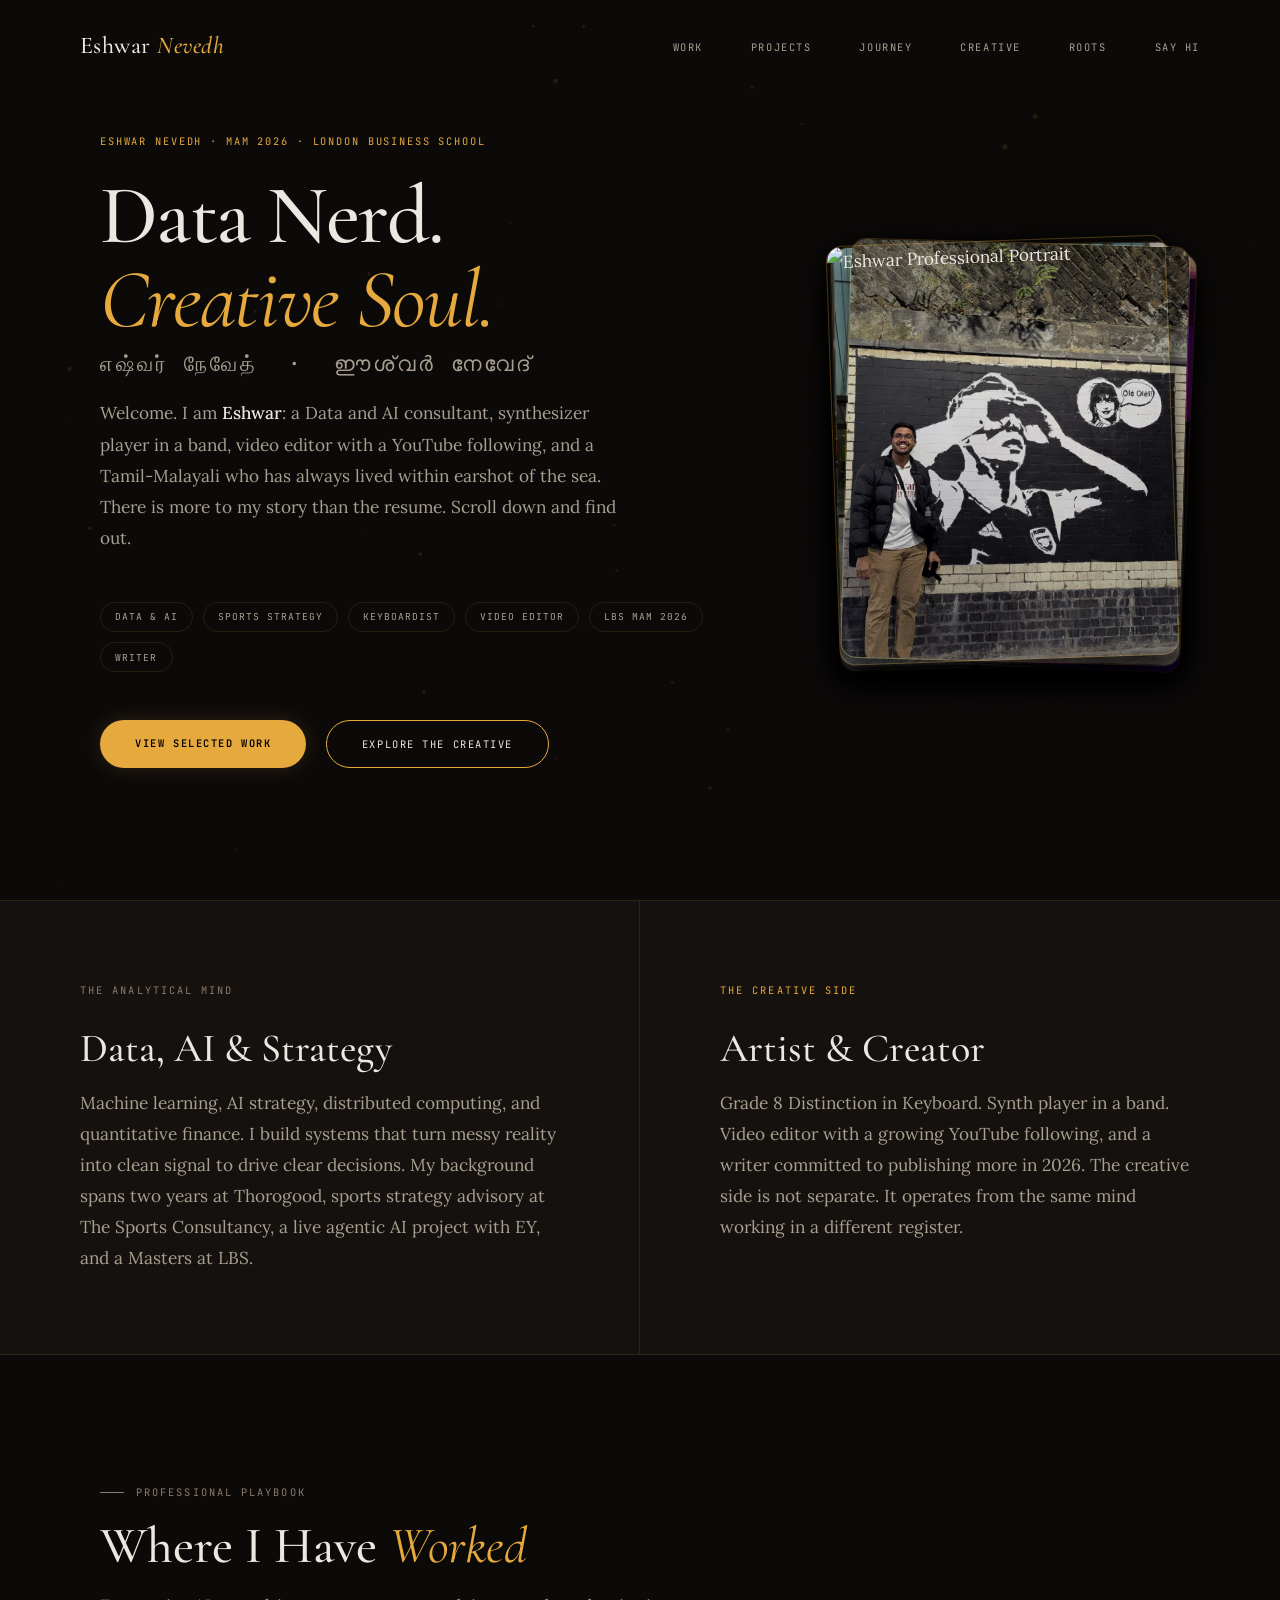
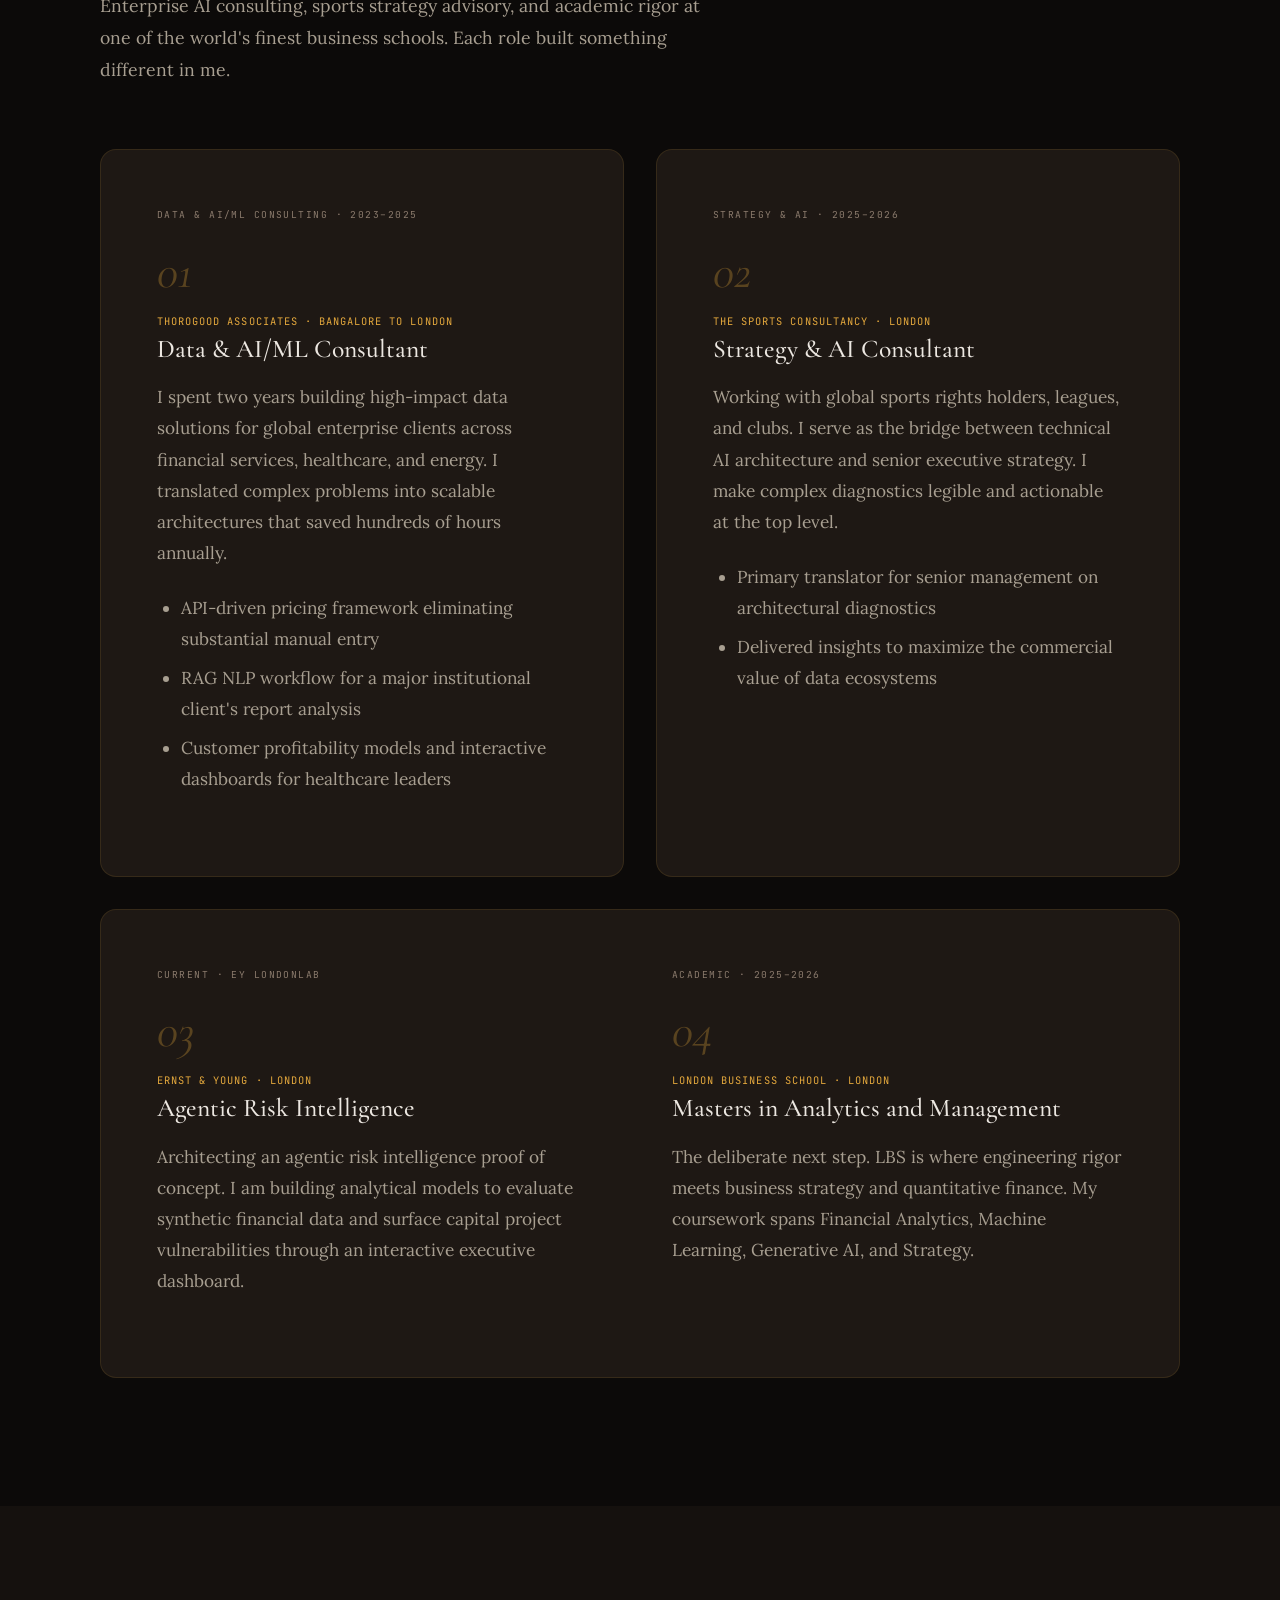
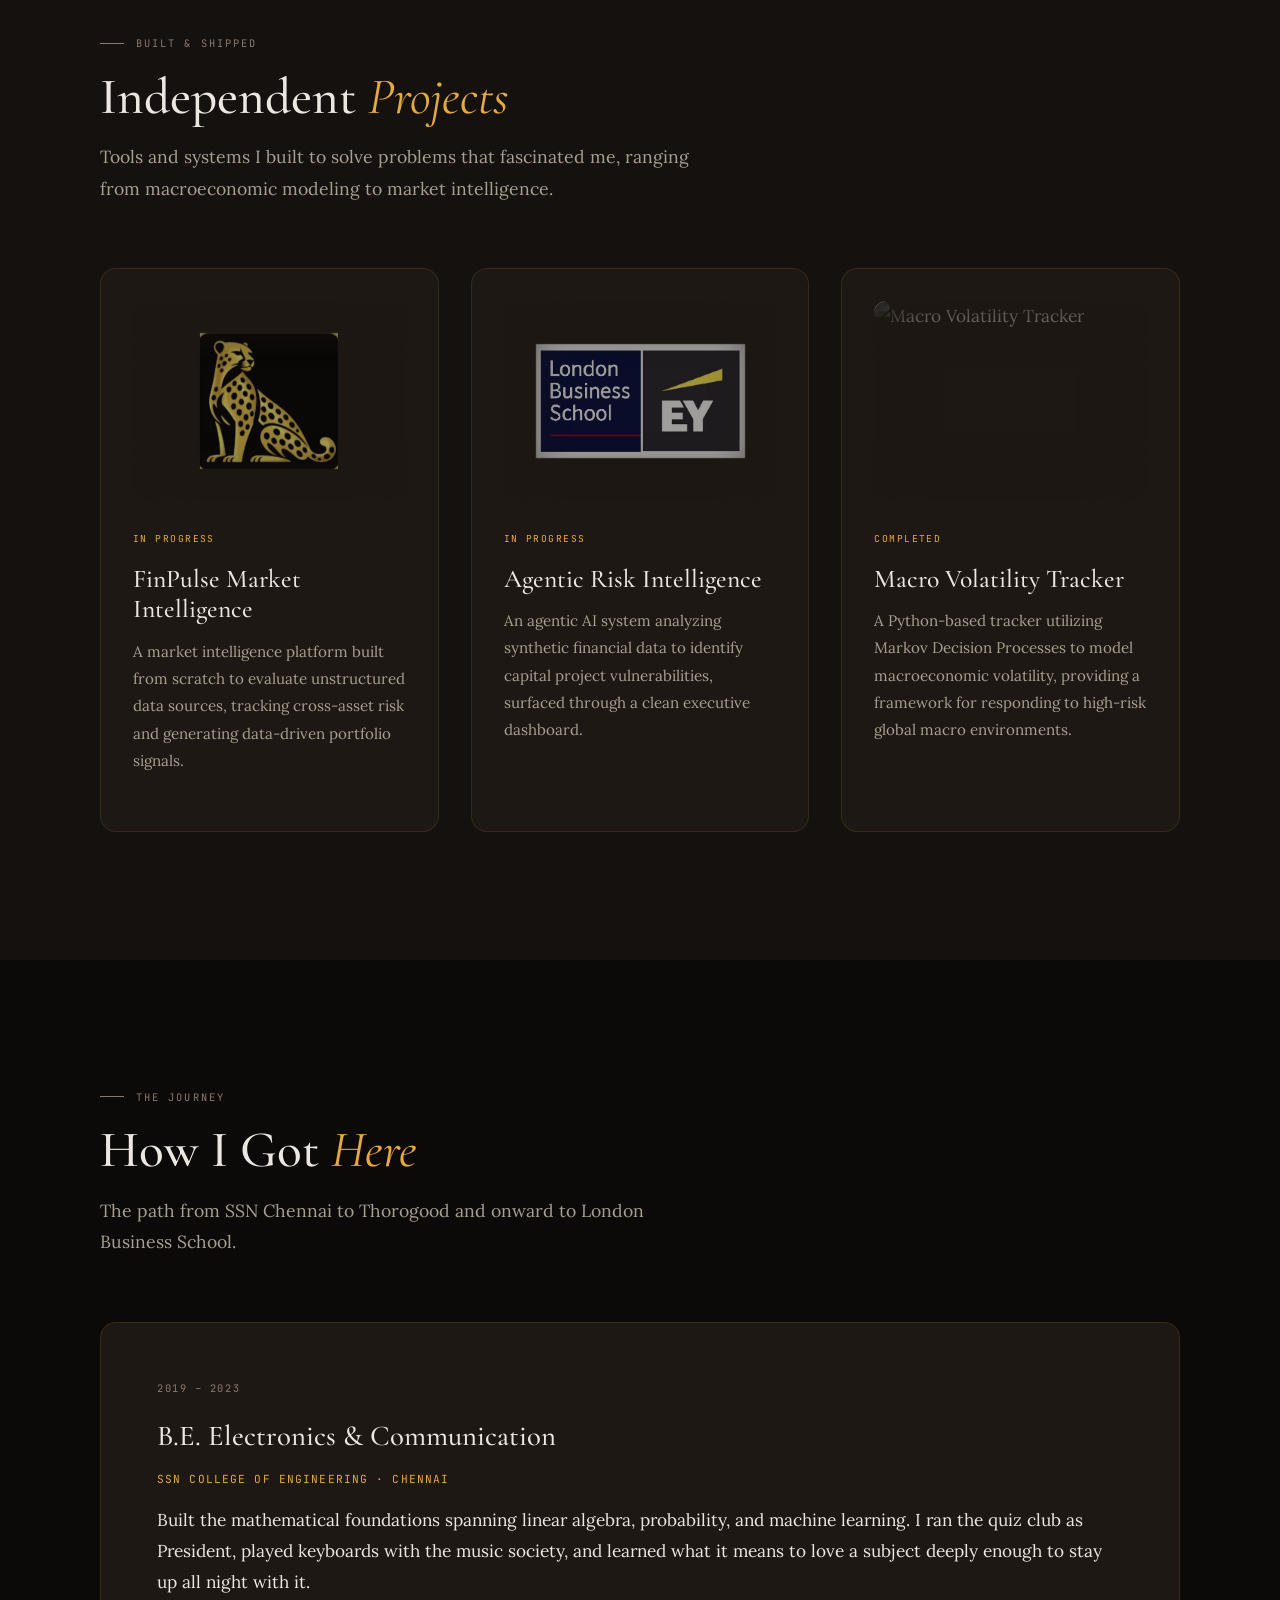
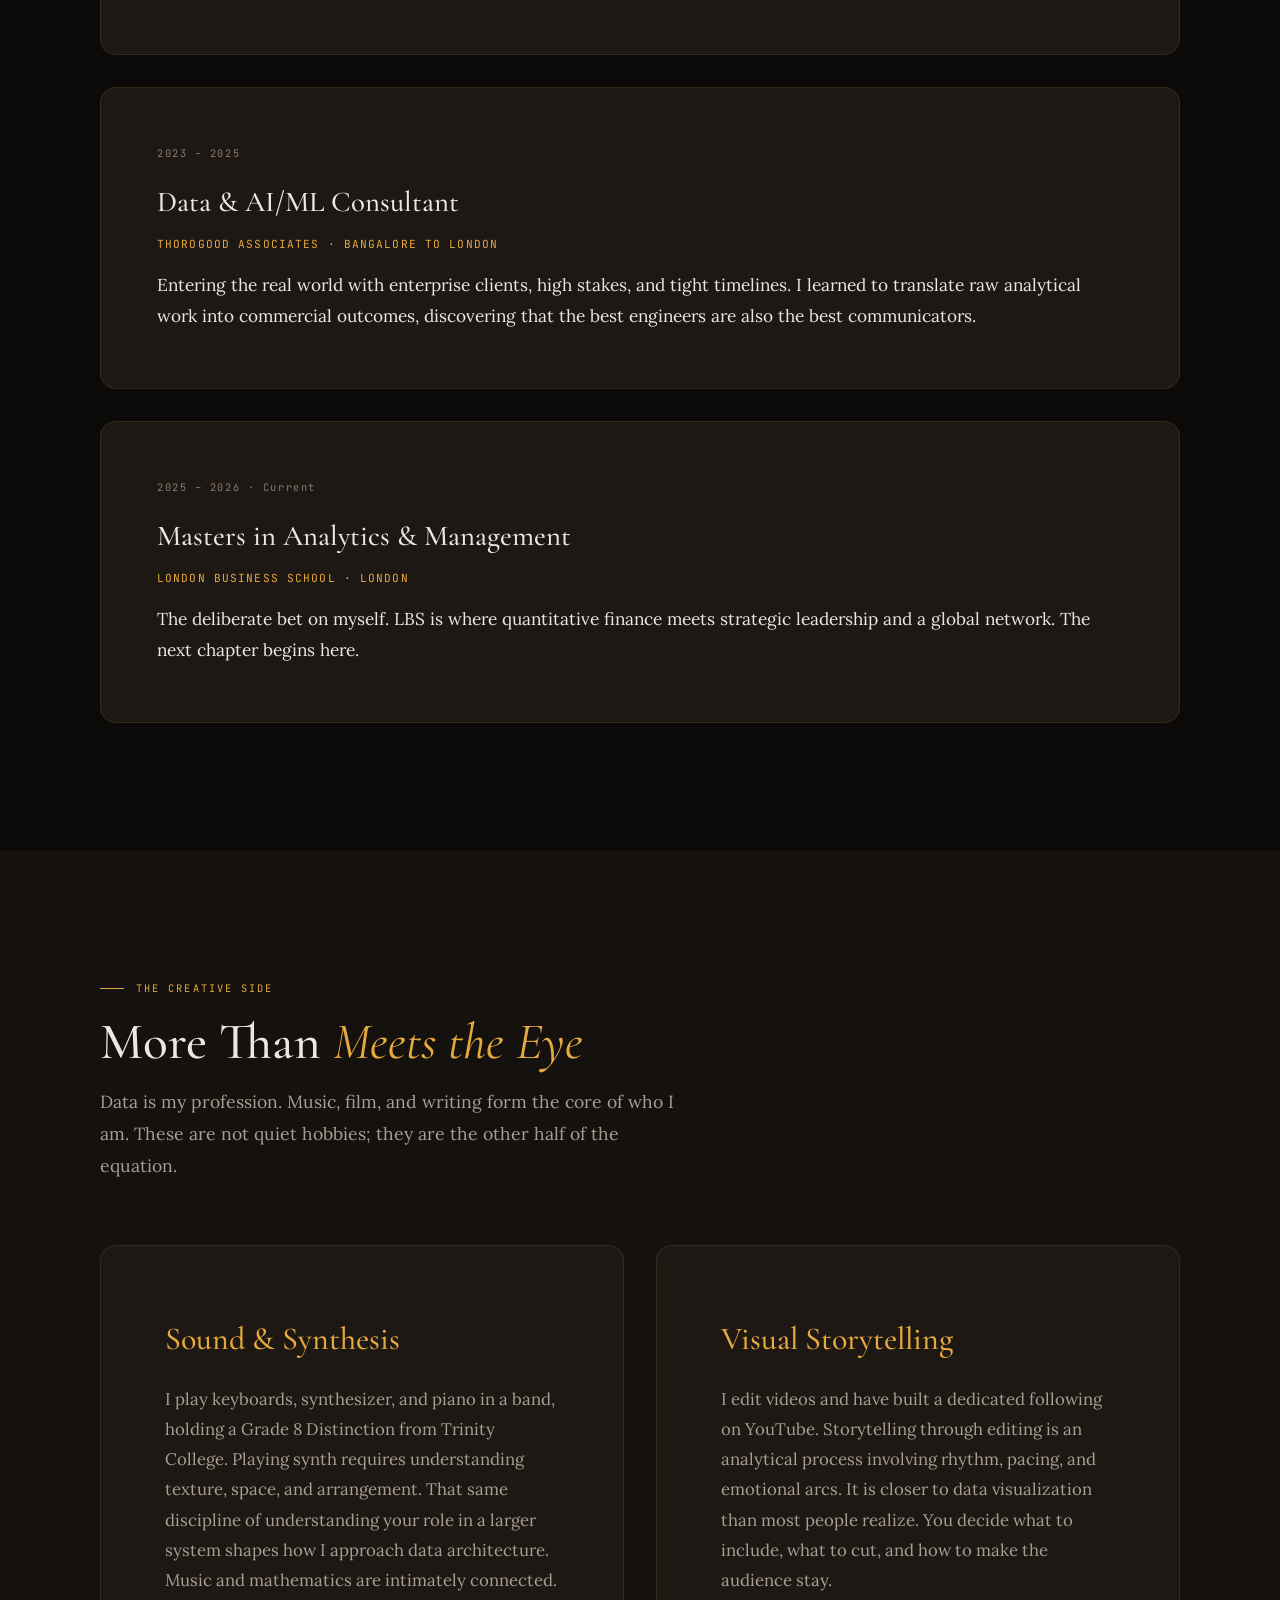
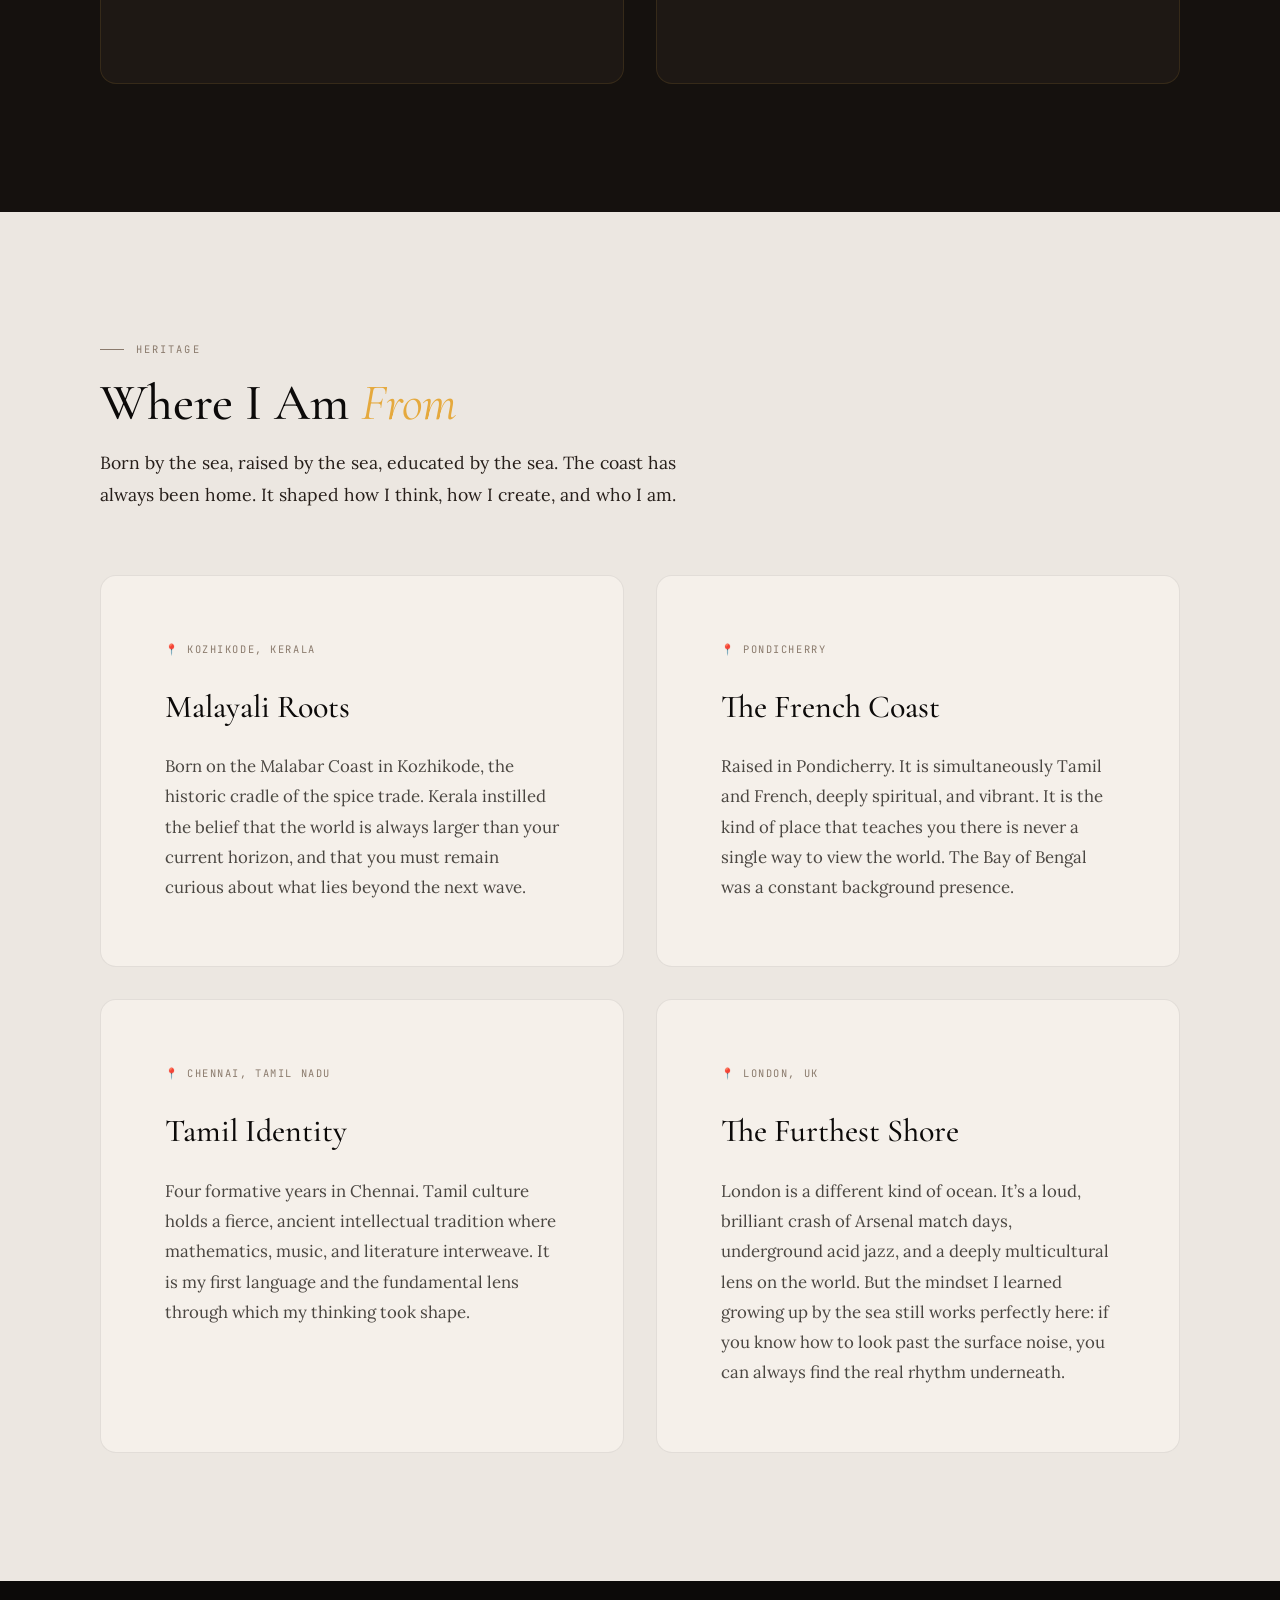
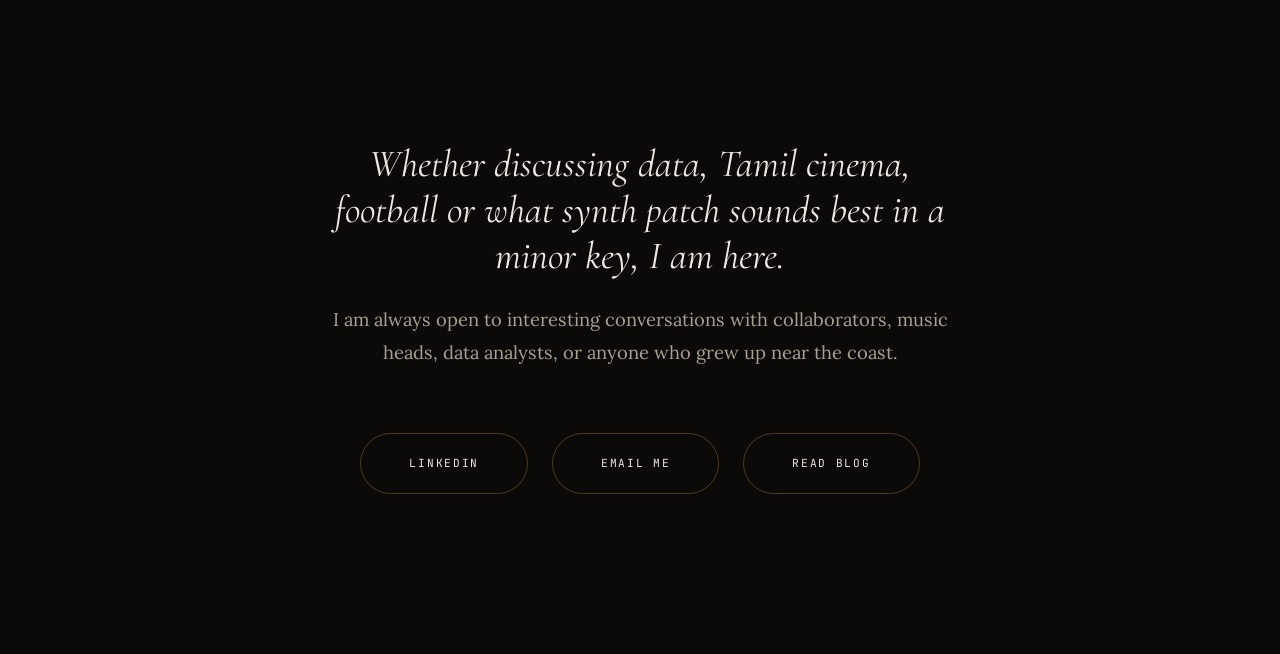
==== commit 56e2ebc1: "Update description of London in index.html" ====
--- a/index.html
+++ b/index.html
@@ -579,7 +579,7 @@
       <div class="root-card reveal delay-1">
         <p class="root-place">📍 London, UK</p>
         <h3 class="root-title">The Furthest Shore</h3>
-        <p class="root-body">London is the latest coast. The Thames, grey skies, and an extraordinary collision of cultures. The sea always finds its way back into the work: patience for how waves build, and the understanding that surface chaos hides deep, ordered patterns.</p>
+        <p class="root-body">London is a different kind of ocean. It’s a loud, brilliant crash of Arsenal match days, underground acid jazz, and a deeply multicultural lens on the world. But the mindset I learned growing up by the sea still works perfectly here: if you know how to look past the surface noise, you can always find the real rhythm underneath.</p>
       </div>
     </div>
   </div>
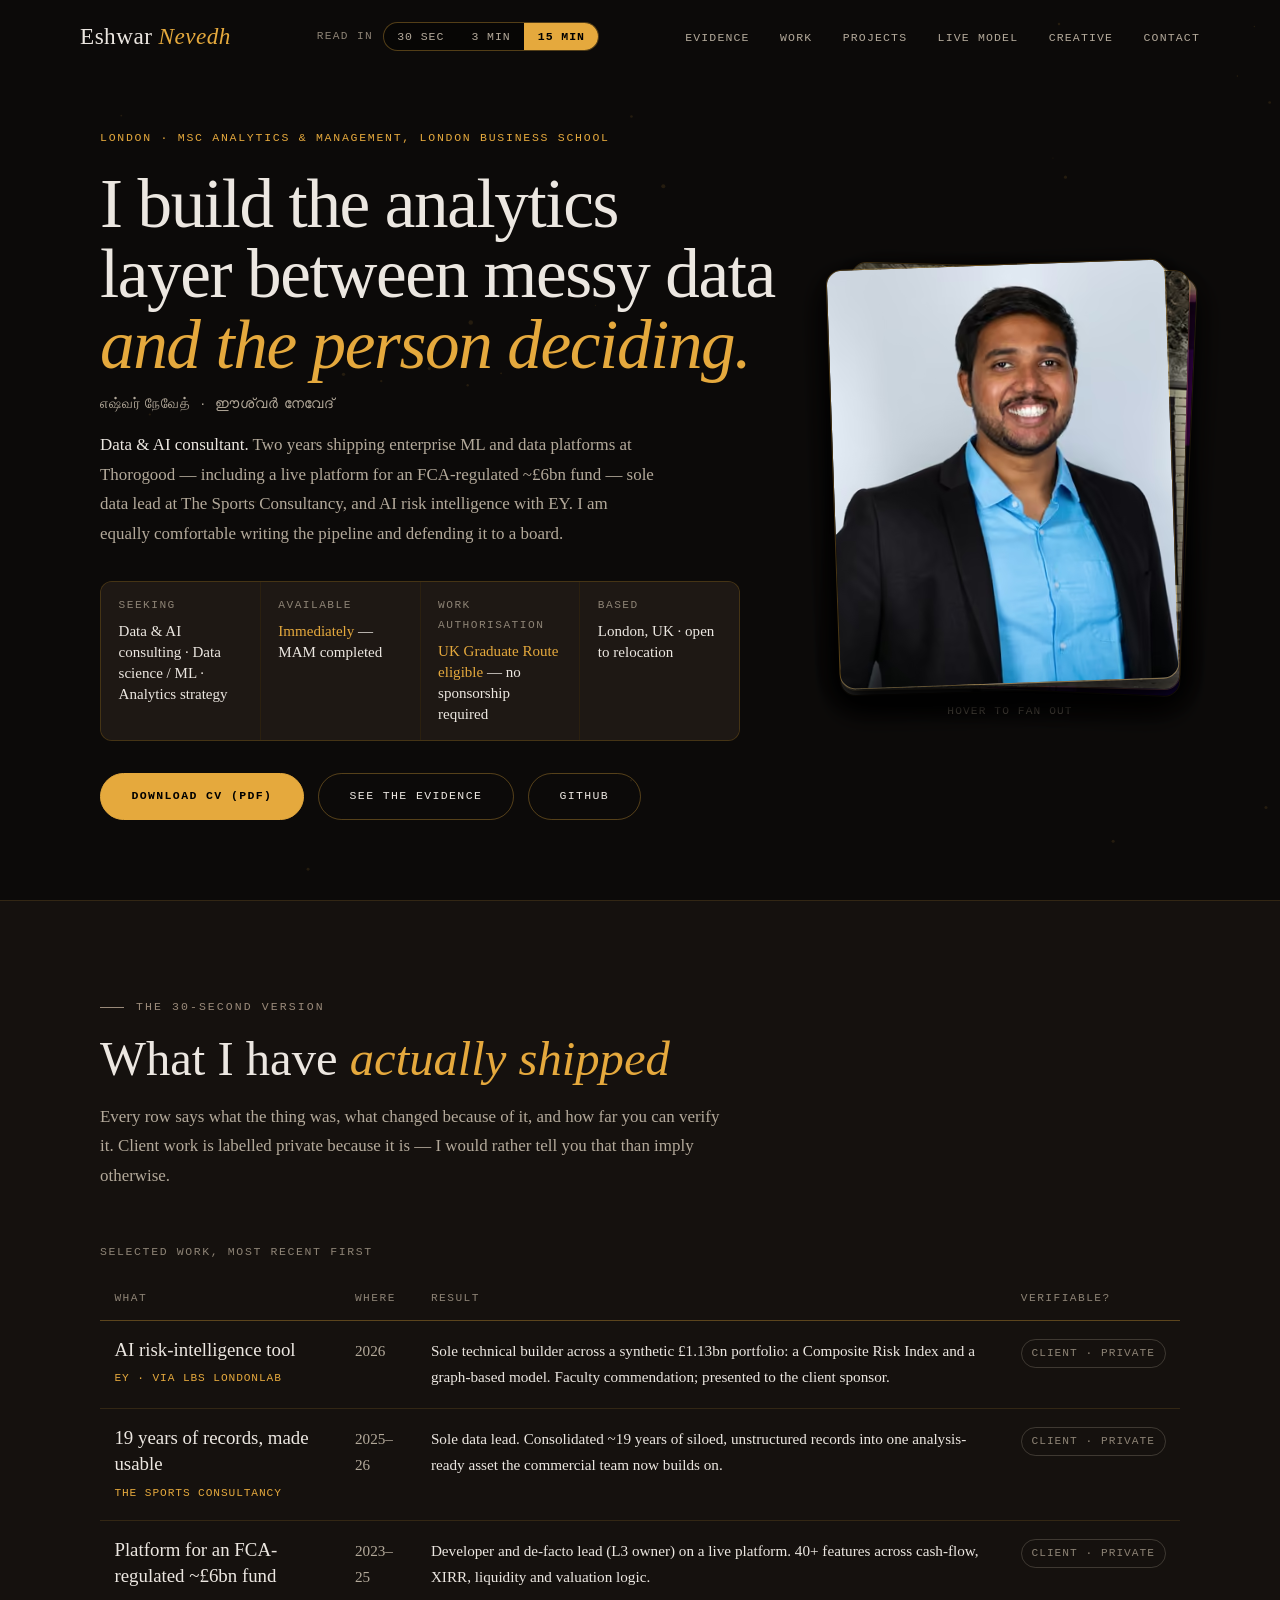
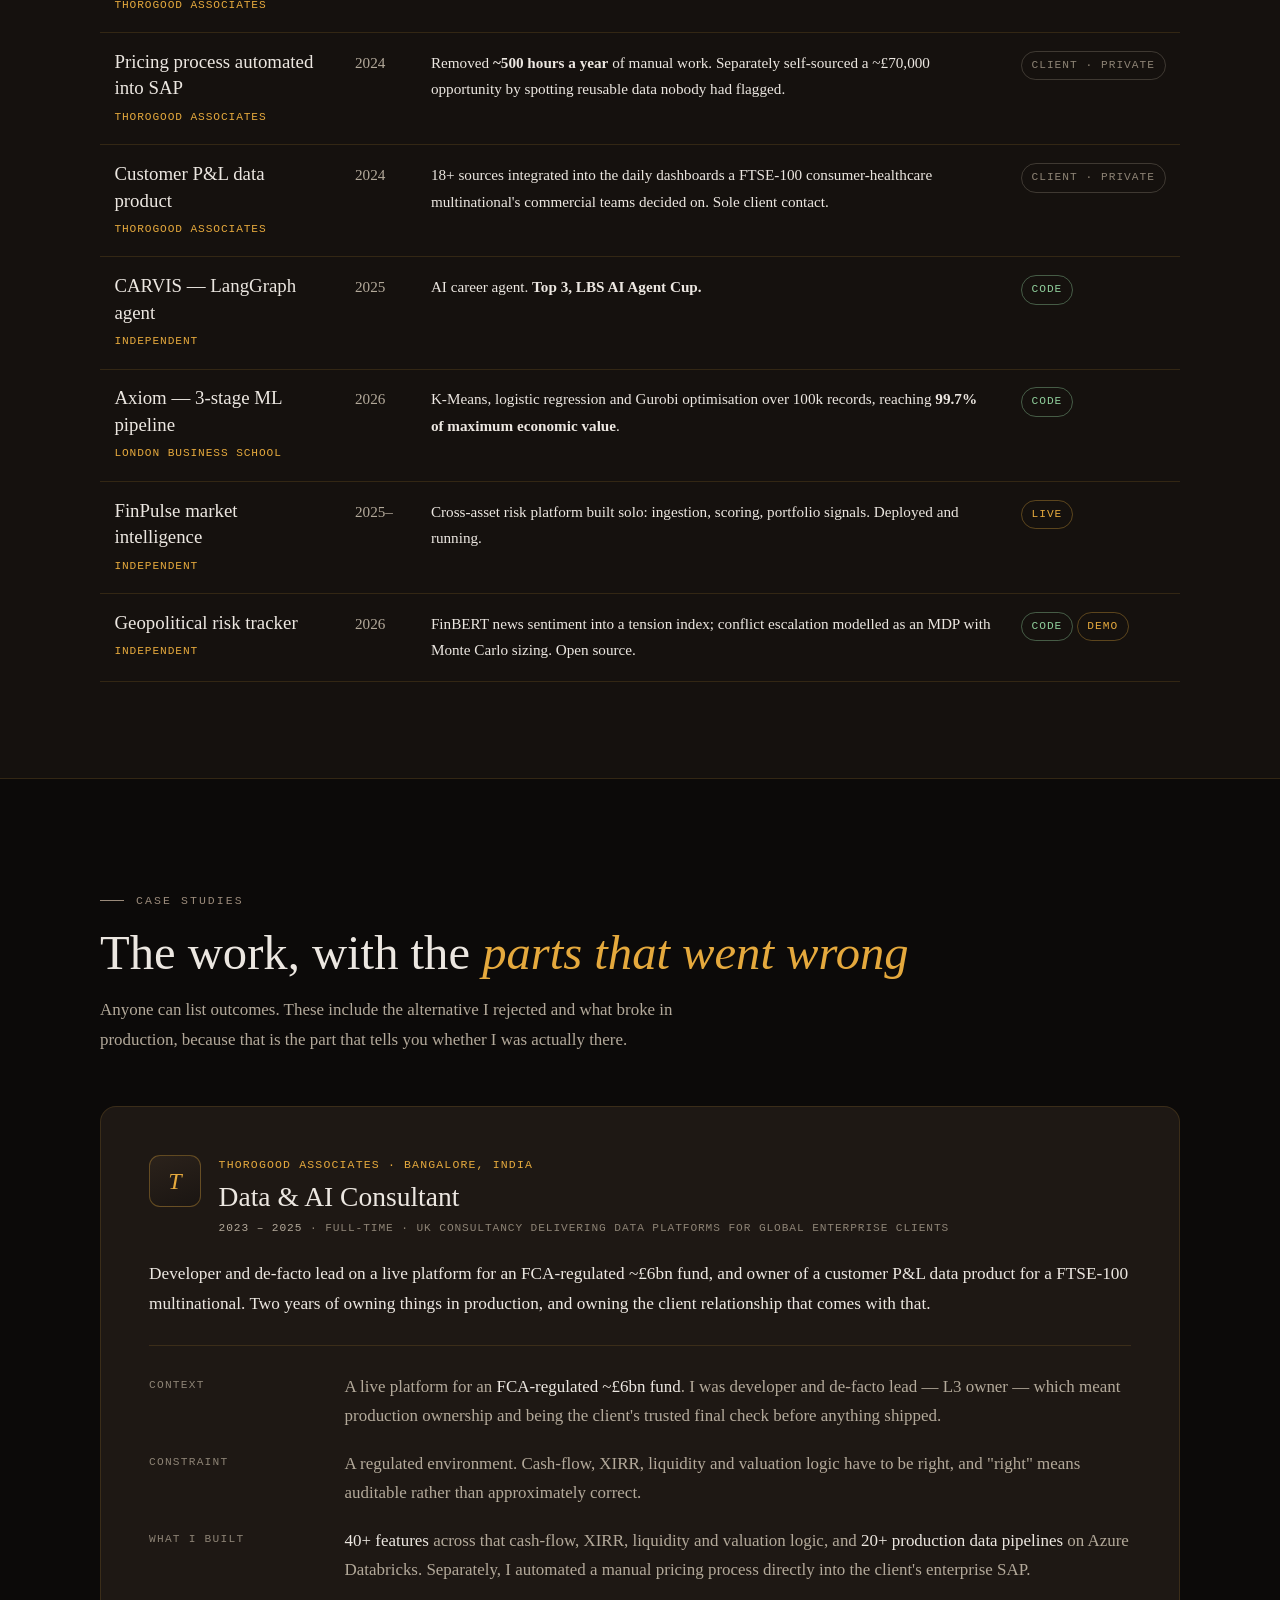
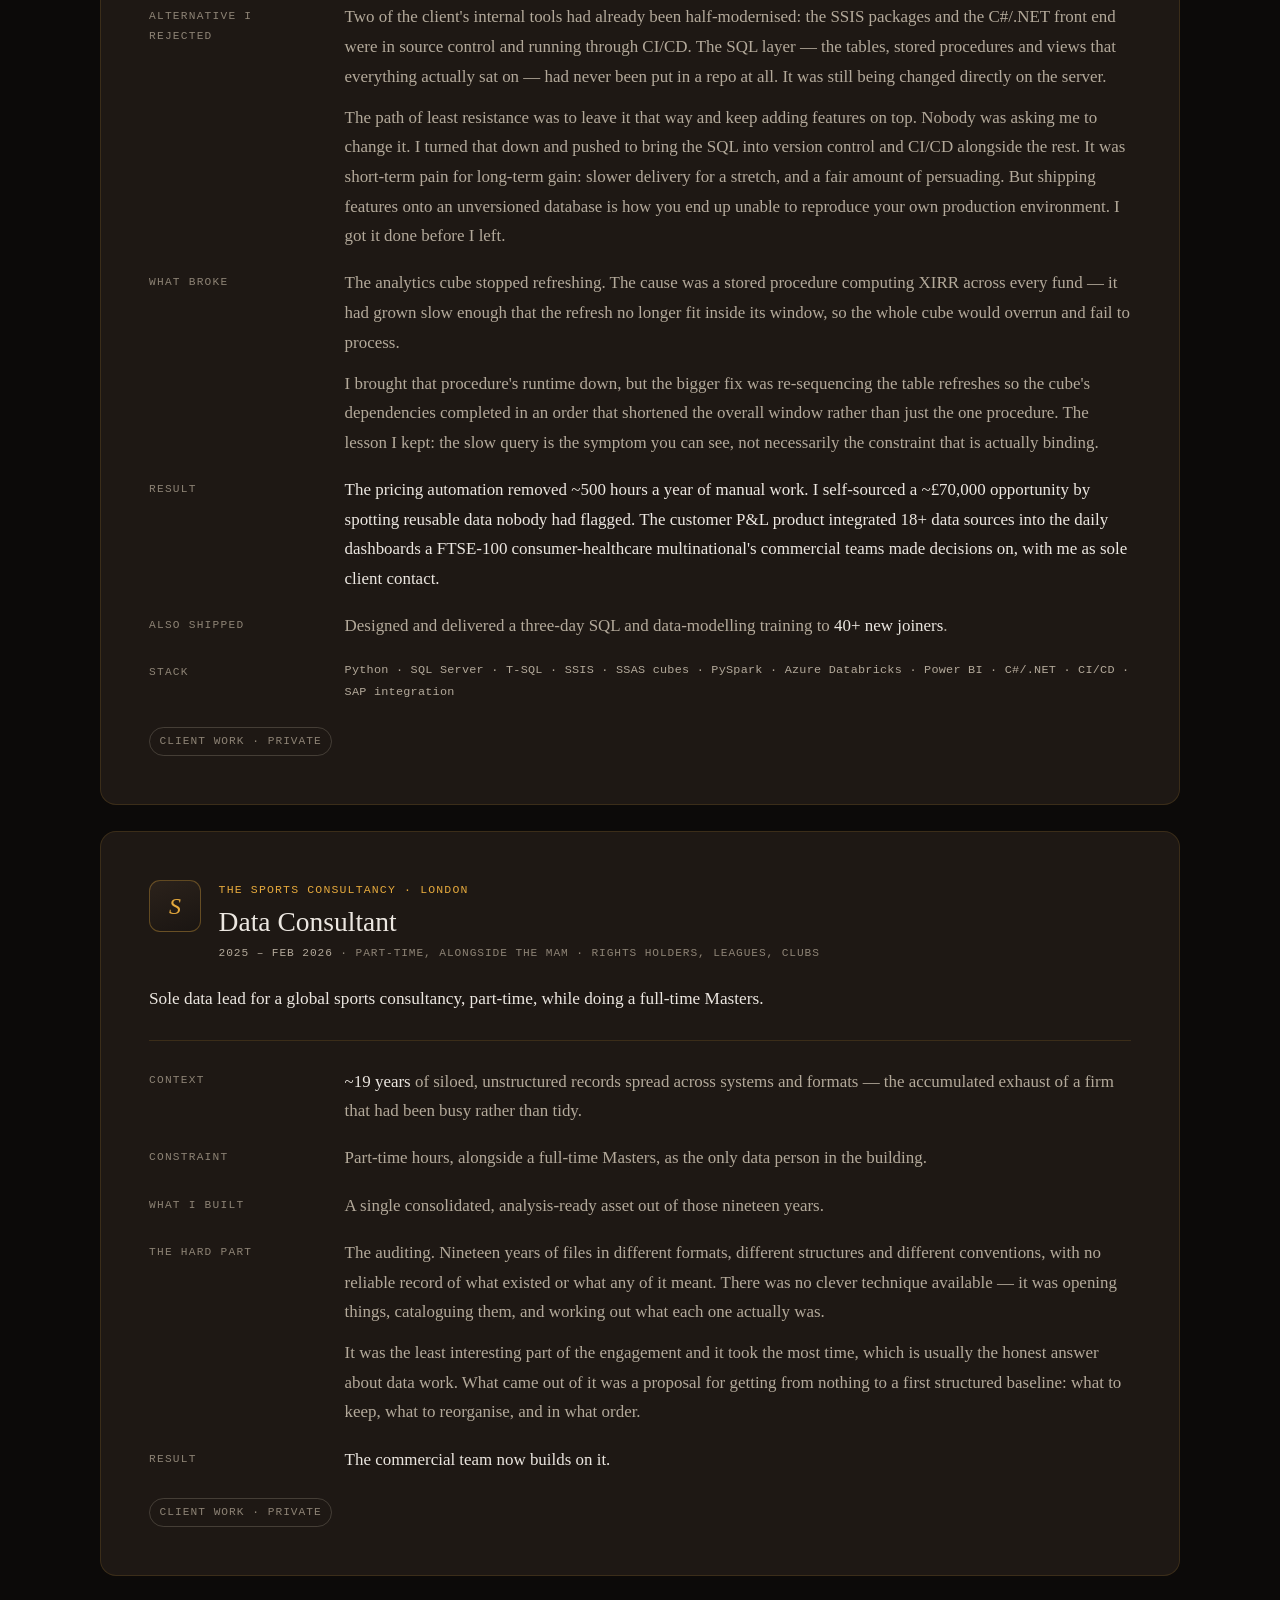
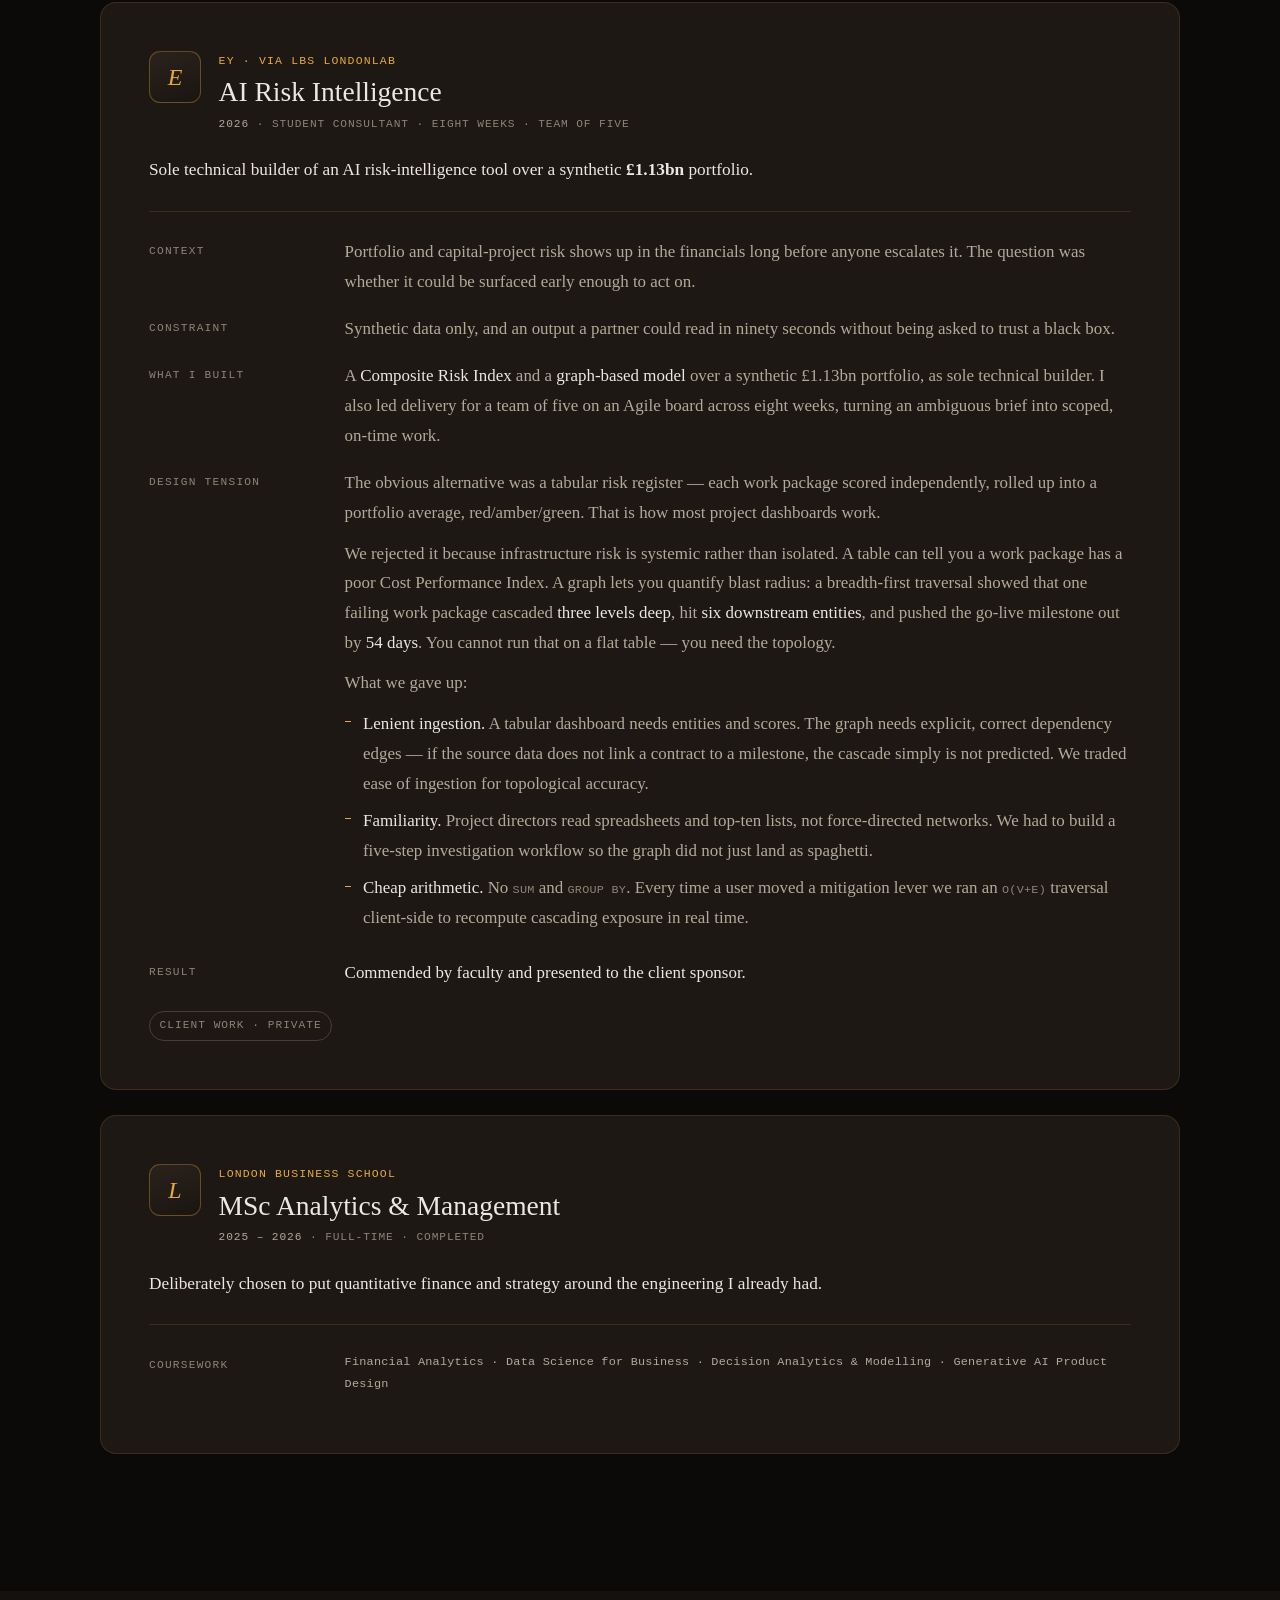
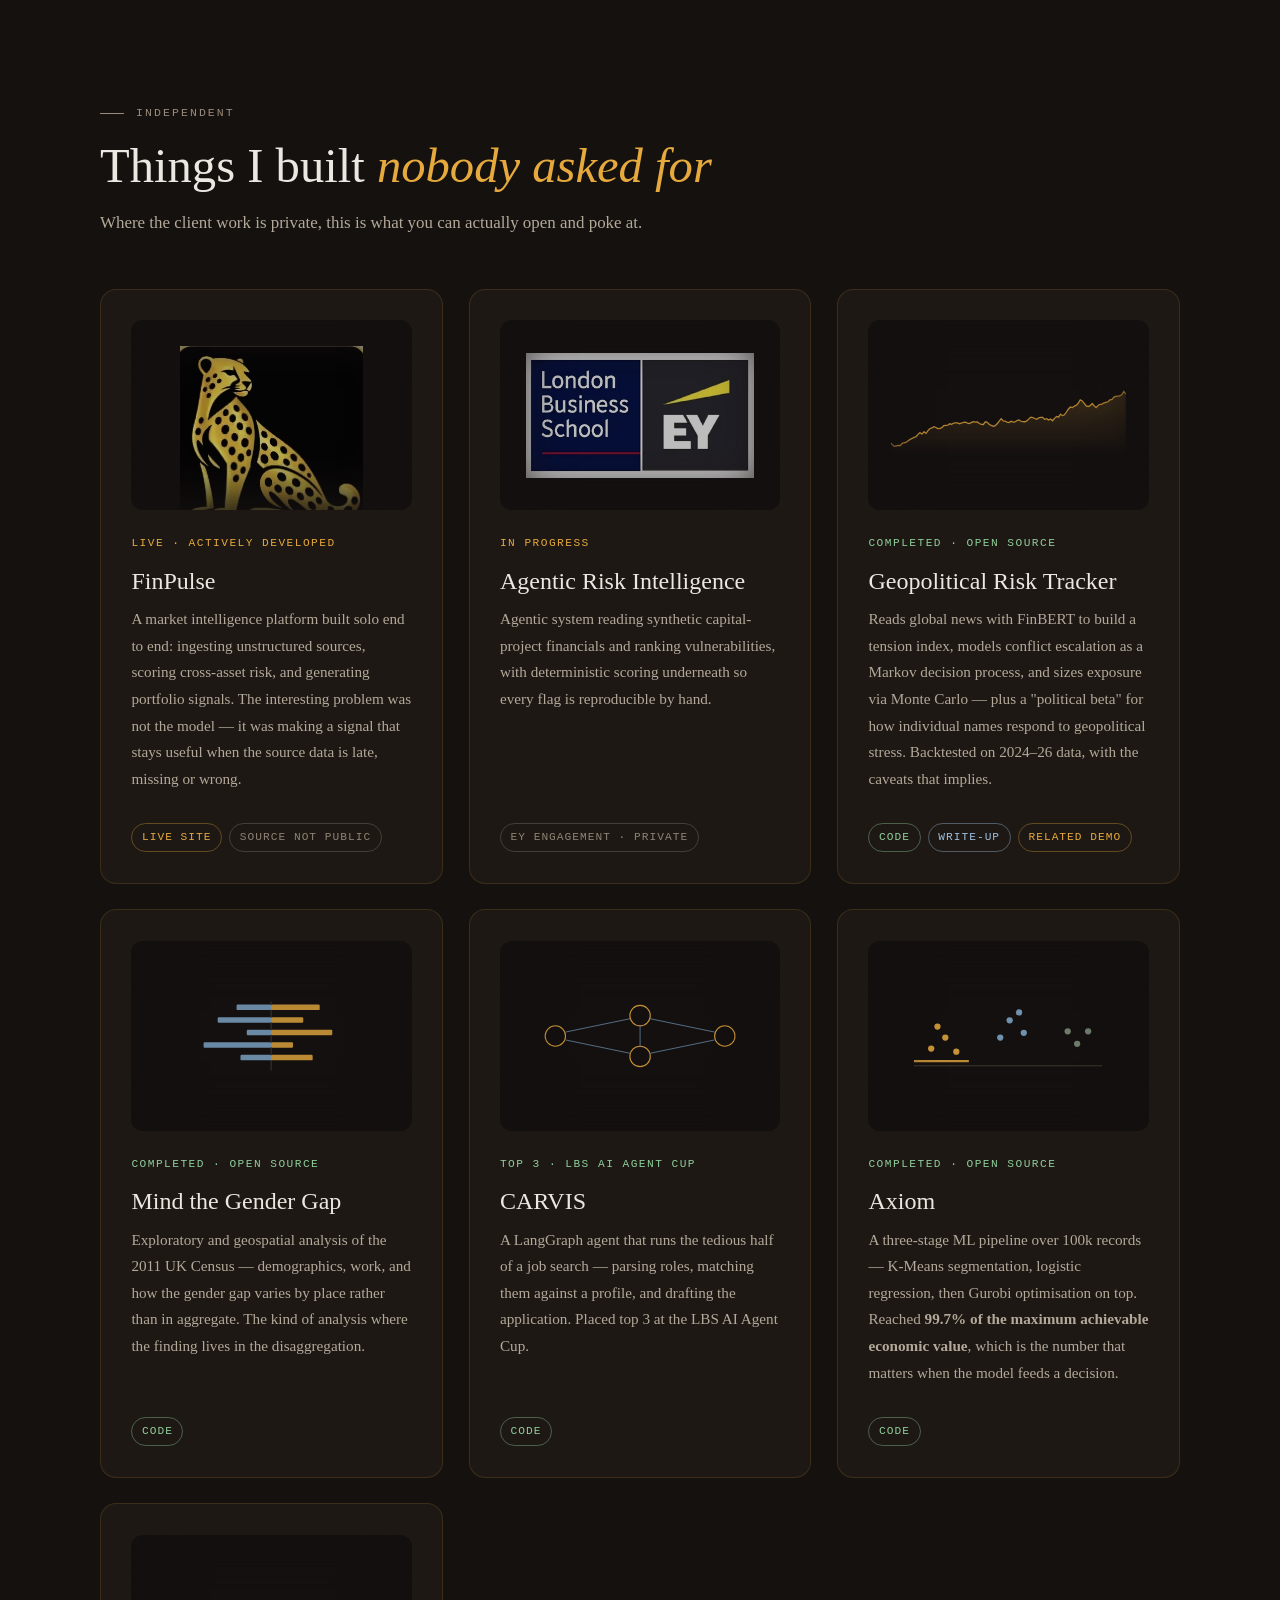
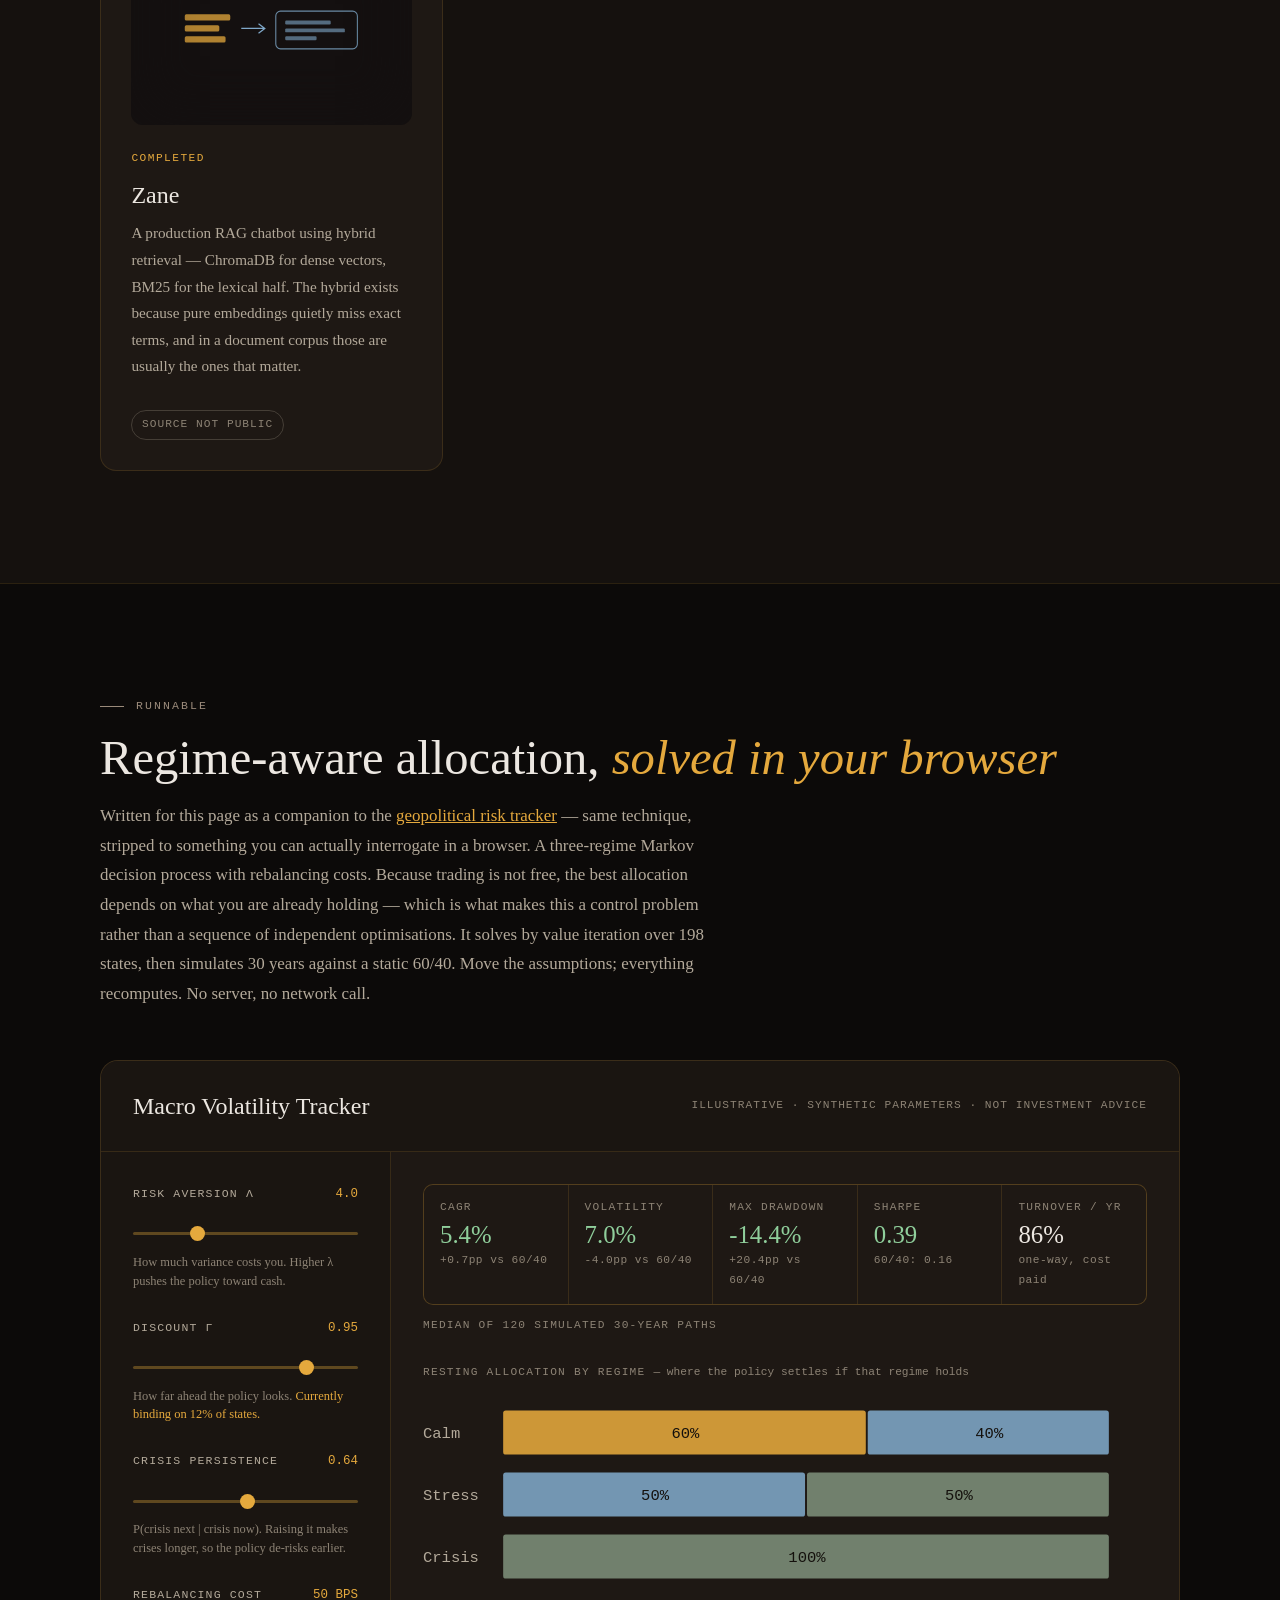
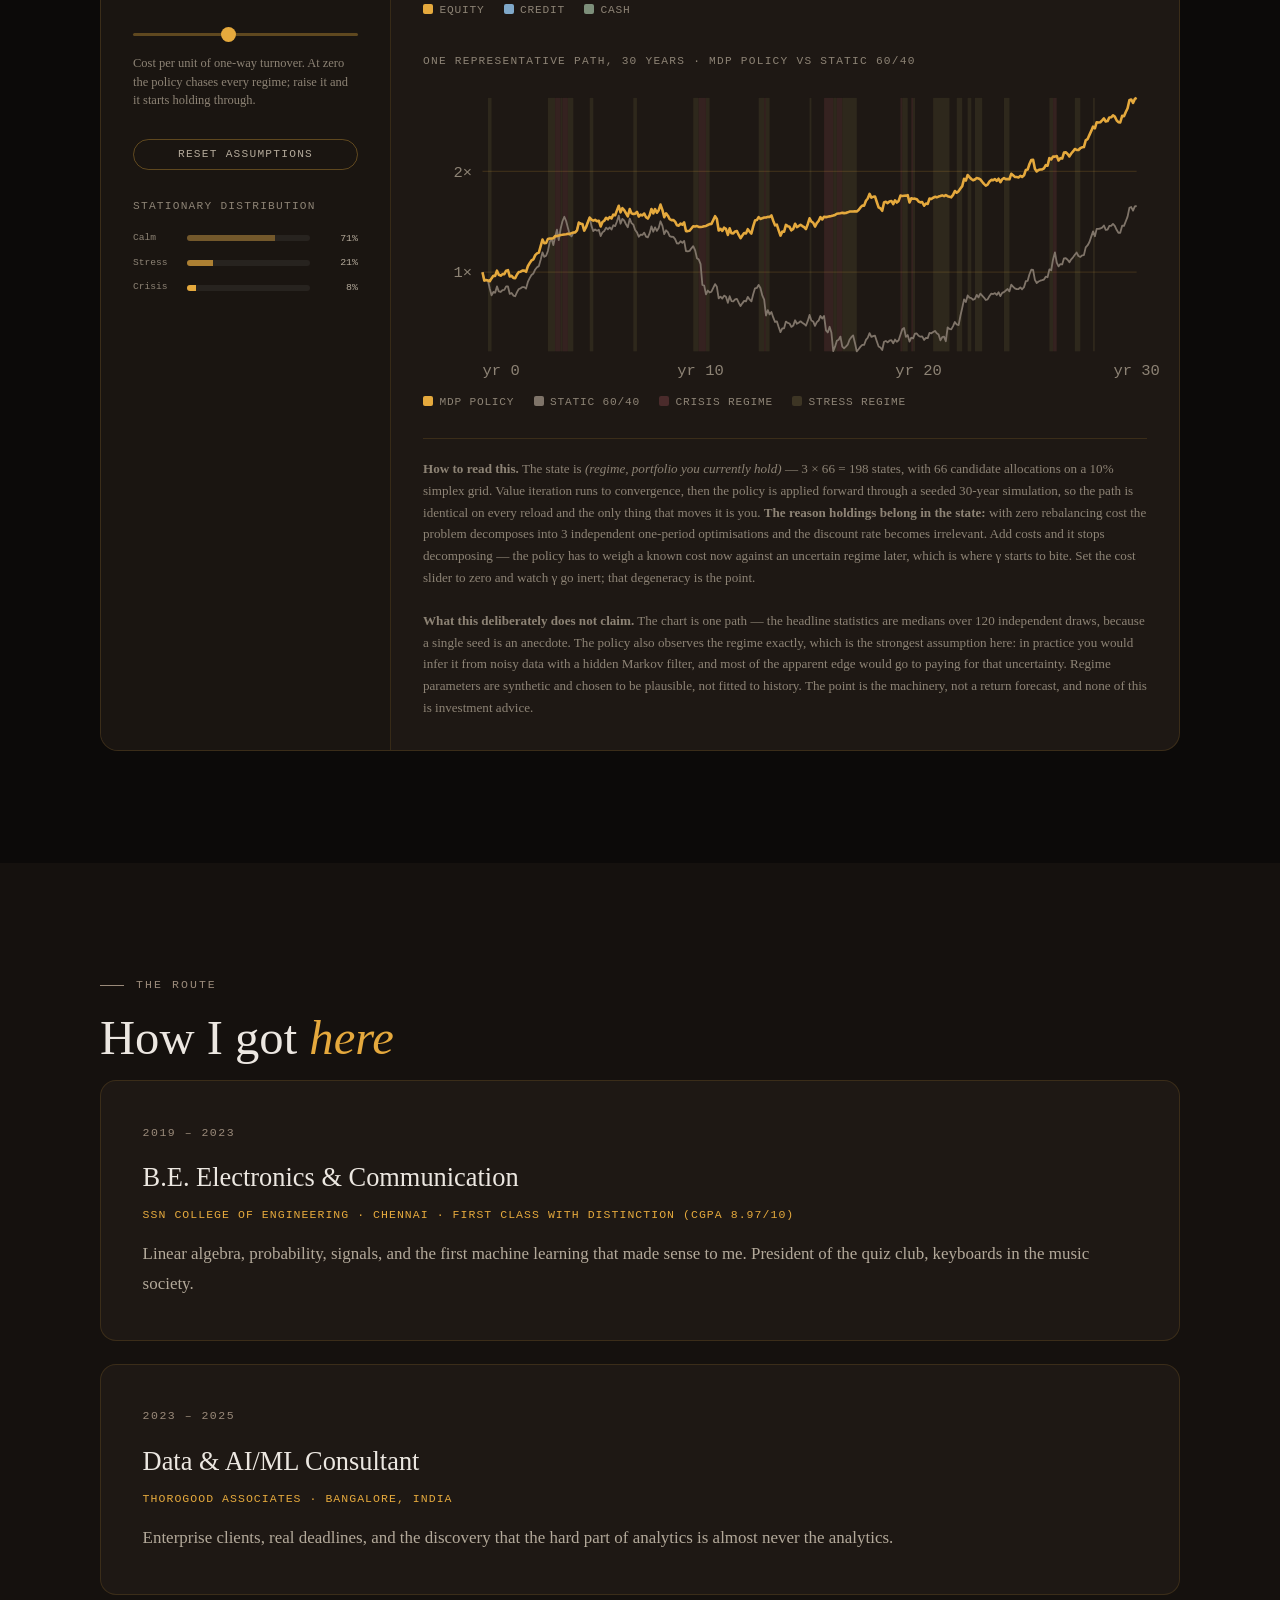
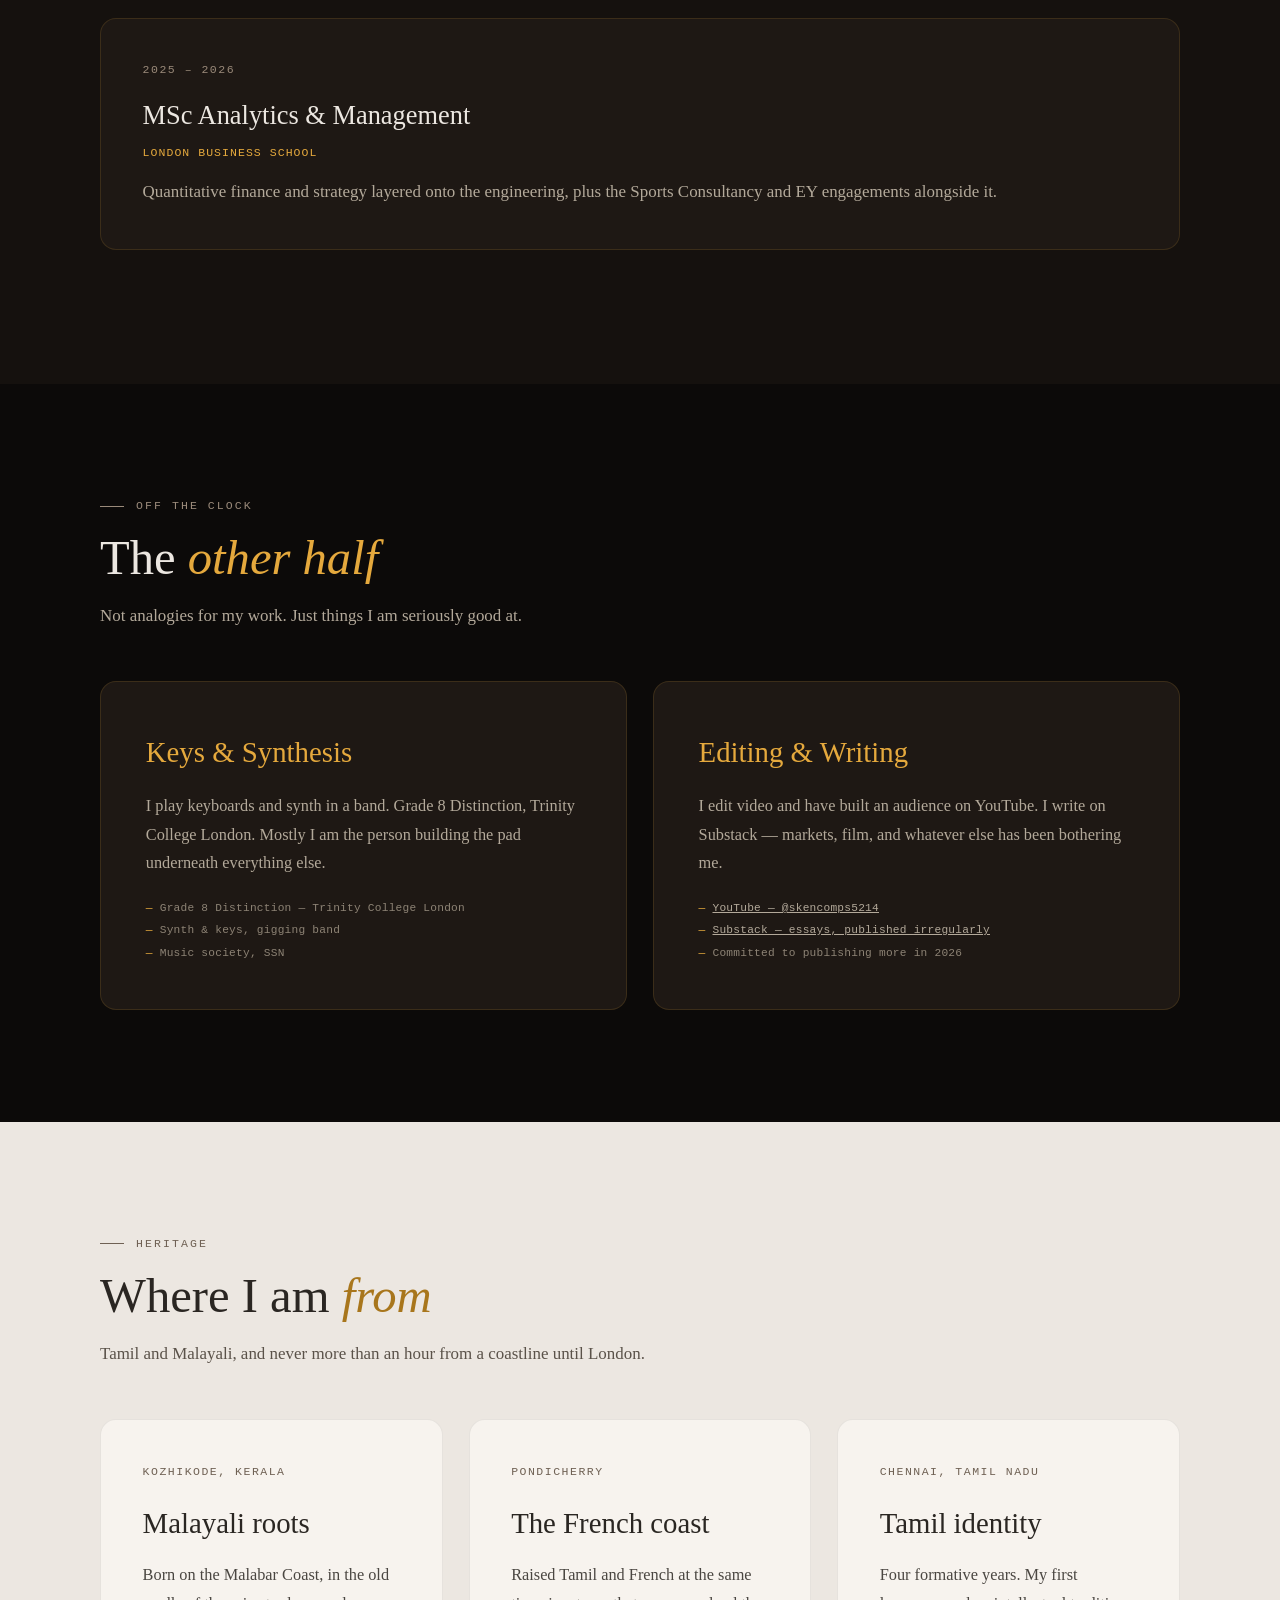
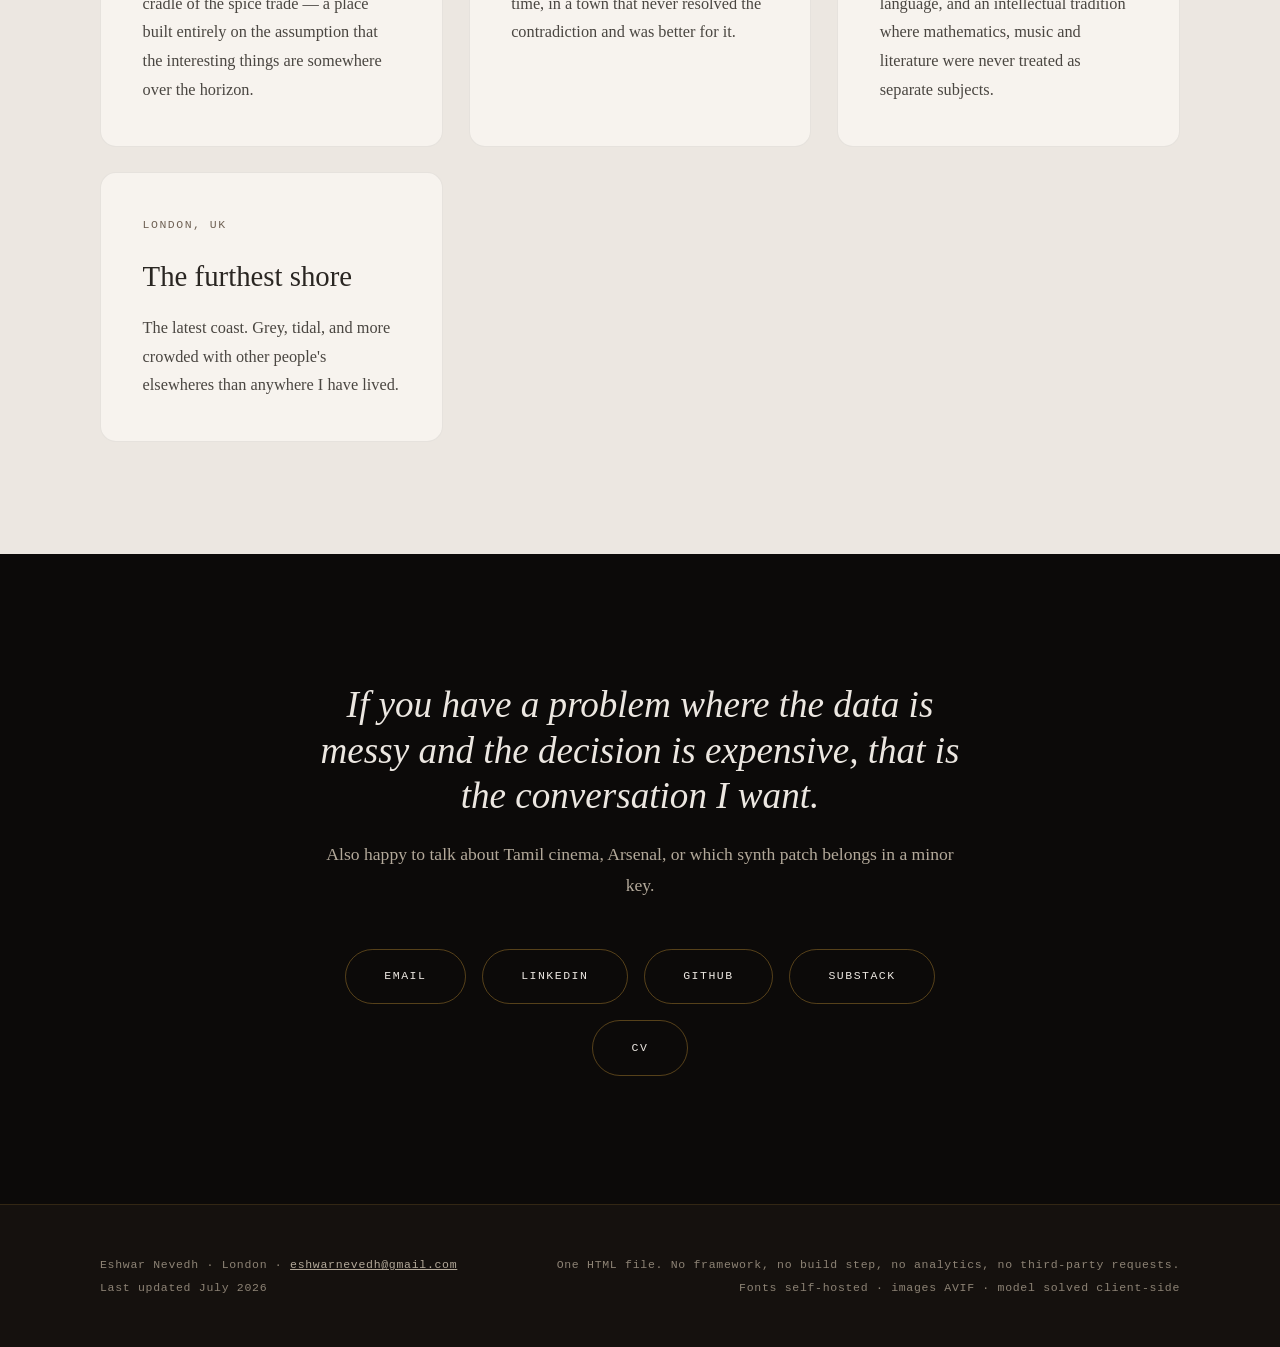
==== commit 646c7d0b: "Rebuild portfolio: evidence-led structure, interactive MDP, 96% lighter Replaces the previous single" ====
--- a/index.html
+++ b/index.html
@@ -1,658 +1,1825 @@
 <!DOCTYPE html>
-<html lang="en">
+<html lang="en" data-depth="deep">
 <head>
 <meta charset="UTF-8"/>
 <meta name="viewport" content="width=device-width, initial-scale=1.0"/>
-<title>Eshwar Nevedh — Data, Strategy & Sound</title>
-<link rel="preconnect" href="https://fonts.googleapis.com"/>
-<link rel="preconnect" href="https://fonts.gstatic.com" crossorigin/>
-<link href="https://fonts.googleapis.com/css2?family=Cormorant+Garamond:ital,wght@0,400;0,500;0,600;1,400;1,500&family=Lora:ital,wght@0,400;0,500;1,400&family=JetBrains+Mono:wght@300;400&display=swap" rel="stylesheet"/>
+
+<title>Eshwar Nevedh — Data &amp; AI, Analytics, Strategy</title>
+<meta name="description" content="Data &amp; AI consultant. Two years building enterprise data platforms at Thorogood including a live platform for an FCA-regulated ~£6bn fund, sole data lead at The Sports Consultancy, AI risk intelligence at EY. MSc Analytics &amp; Management, London Business School. Available immediately, UK Graduate Route — no sponsorship required."/>
+<link rel="canonical" href="https://eshwar-nevedh-portfolio.vercel.app/"/>
+
+<meta property="og:type" content="profile"/>
+<meta property="og:title" content="Eshwar Nevedh — Data &amp; AI, Analytics, Strategy"/>
+<meta property="og:description" content="Enterprise ML, agentic systems, and the translation layer to the people deciding. MSc Analytics &amp; Management, London Business School. Available immediately."/>
+<meta property="og:image" content="https://eshwar-nevedh-portfolio.vercel.app/assets/og-card.jpg"/>
+<meta property="og:image:width" content="1200"/>
+<meta property="og:image:height" content="630"/>
+<meta property="og:image:alt" content="Eshwar Nevedh — Data &amp; AI, Analytics, Strategy"/>
+<meta property="og:url" content="https://eshwar-nevedh-portfolio.vercel.app/"/>
+<meta property="og:locale" content="en_GB"/>
+<meta name="twitter:card" content="summary_large_image"/>
+<meta name="twitter:title" content="Eshwar Nevedh — Data &amp; AI, Analytics, Strategy"/>
+<meta name="twitter:description" content="Enterprise ML, agentic systems, and the translation layer to the people deciding."/>
+<meta name="twitter:image" content="https://eshwar-nevedh-portfolio.vercel.app/assets/og-card.jpg"/>
+
+<link rel="icon" href="assets/favicon.ico" sizes="32x32"/>
+<link rel="apple-touch-icon" href="assets/apple-touch-icon.png"/>
+<meta name="theme-color" content="#0c0a09"/>
+
+<link rel="preload" as="font" type="font/woff2" crossorigin href="assets/fonts/cormorant-garamond-500-normal-latin.woff2"/>
+<link rel="preload" as="font" type="font/woff2" crossorigin href="assets/fonts/lora-400-normal-latin.woff2"/>
+<link rel="stylesheet" href="assets/fonts.css"/>
+
+<script type="application/ld+json">
+{
+  "@context": "https://schema.org",
+  "@type": "Person",
+  "name": "Eshwar Nevedh",
+  "jobTitle": "Data & AI Consultant",
+  "email": "mailto:eshwarnevedh@gmail.com",
+  "url": "https://eshwar-nevedh-portfolio.vercel.app/",
+  "image": "https://eshwar-nevedh-portfolio.vercel.app/assets/og-card.jpg",
+  "description": "Data & AI consultant working across enterprise machine learning, agentic systems and analytics strategy.",
+  "address": { "@type": "PostalAddress", "addressLocality": "London", "addressCountry": "GB" },
+  "alumniOf": [
+    { "@type": "CollegeOrUniversity", "name": "London Business School" },
+    { "@type": "CollegeOrUniversity", "name": "SSN College of Engineering" }
+  ],
+  "knowsAbout": ["Machine Learning","Data Engineering","Generative AI","Retrieval Augmented Generation","Analytics Strategy","Quantitative Finance"],
+  "sameAs": [
+    "https://in.linkedin.com/in/eshwar-nevedh-41b697196",
+    "https://eshwarnevedh.substack.com/",
+    "https://github.com/sken2002",
+    "https://www.youtube.com/@skencomps5214"
+  ]
+}
+</script>
+
 <style>
-:root {
-  /* WHIPLASH AESTHETIC: Deep shadows, brassy golds, studio warmth */
-  --bg-deep:     #0c0a09; 
-  --bg-mid:      #15110e; 
-  --bg-card:     #1e1814; 
-  --bg-hover:    #261e19;
-  --accent-gold: #e5a93d; 
-  --accent-muted:#8a7a6c; 
-  --text-p:      #ece7e1; 
-  --text-s:      #a89f91;
-  --text-dim:    #736a5f;
-  --border:      rgba(229, 169, 61, 0.12);
-  --border-h:    rgba(229, 169, 61, 0.3);
-  
-  /* Fonts */
-  --serif-h: 'Cormorant Garamond', Georgia, serif;
-  --serif-p: 'Lora', Georgia, serif;
-  --mono:    'JetBrains Mono', monospace;
-  --ease:    cubic-bezier(0.25, 1, 0.5, 1); 
+:root{
+  --bg-deep:#0c0a09; --bg-mid:#15110e; --bg-card:#1e1814; --bg-hover:#261e19;
+  --gold:#e5a93d; --gold-dim:#b8863a;
+  --muted:#9a8a7a;
+  --text-p:#ece7e1; --text-s:#b3a99a; --text-t:#8d8375;
+  --border:rgba(229,169,61,.14); --border-h:rgba(229,169,61,.34);
+  --ink:#2a2622; --ink-s:#5a5249;
+
+  --serif-h:'Cormorant Garamond',Georgia,'Times New Roman',serif;
+  --serif-p:'Lora',Georgia,serif;
+  --mono:'JetBrains Mono',ui-monospace,SFMono-Regular,Consolas,monospace;
+  --indic:'Nirmala UI','Noto Sans Tamil','Noto Sans Malayalam',Latha,Kartika,sans-serif;
+
+  --fs-micro:.72rem; --fs-label:.78rem;
+  --ease:cubic-bezier(.25,1,.5,1);
+  --maxw:1240px; --pad:5rem;
+
+  --eq:#e5a93d; --cr:#7fa8c9; --ca:#7d8f7a;
 }
 
-*,*::before,*::after { box-sizing:border-box; margin:0; padding:0; }
-html { scroll-behavior:smooth; }
-body { 
-  background: var(--bg-deep); 
-  color: var(--text-p); 
-  font-family: var(--serif-p); 
-  font-size: 1.08rem;
-  line-height: 1.8; 
-  overflow-x: hidden; 
+*,*::before,*::after{box-sizing:border-box;margin:0;padding:0}
+html{scroll-behavior:smooth;-webkit-text-size-adjust:100%}
+body{background:var(--bg-deep);color:var(--text-p);font-family:var(--serif-p);
+  font-size:1.06rem;line-height:1.75;overflow-x:hidden;
+  font-kerning:normal;text-rendering:optimizeLegibility}
+img{max-width:100%;display:block}
+a{color:inherit}
+:focus-visible{outline:2px solid var(--gold);outline-offset:3px;border-radius:3px}
+
+.skip{position:absolute;left:-9999px;top:0;z-index:200;background:var(--gold);color:#000;
+  padding:.8rem 1.4rem;font-family:var(--mono);font-size:var(--fs-micro);text-decoration:none}
+.skip:focus{left:.5rem;top:.5rem}
+
+/* ── DEPTH TIERS ───────────────────────────────────────────────
+   Default (no class) shows at every depth.
+   .t-brief -> 3min and 15min.   .t-deep -> 15min only.
+   .t-scan  -> 30s only.
+   No JS => data-depth stays "deep" => everything visible.        */
+html[data-depth="scan"]  .t-brief,
+html[data-depth="scan"]  .t-deep,
+html[data-depth="brief"] .t-deep   { display:none !important }
+html[data-depth="brief"] .t-scan,
+html[data-depth="deep"]  .t-scan   { display:none !important }
+
+/* ── NAV ── */
+nav{position:fixed;top:0;left:0;right:0;z-index:100;padding:1rem var(--pad);
+  display:flex;justify-content:space-between;align-items:center;gap:1.5rem;
+  transition:background .4s,border-color .4s;border-bottom:1px solid transparent}
+nav.scrolled{background:rgba(12,10,9,.94);border-bottom-color:var(--border);backdrop-filter:blur(16px)}
+.logo{font-family:var(--serif-h);font-size:1.45rem;font-weight:500;text-decoration:none;letter-spacing:.02em;white-space:nowrap}
+.logo span{color:var(--gold);font-style:italic}
+.nav-links{display:flex;gap:1.9rem;list-style:none}
+.nav-links a{font-family:var(--mono);font-size:var(--fs-micro);letter-spacing:.1em;
+  text-transform:uppercase;color:var(--text-s);text-decoration:none;transition:color .3s}
+.nav-links a:hover{color:var(--gold)}
+
+/* depth control */
+.depth{display:flex;align-items:center;gap:.6rem}
+.depth-lab{font-family:var(--mono);font-size:.7rem;letter-spacing:.12em;text-transform:uppercase;color:var(--text-t);white-space:nowrap}
+.depth-seg{display:flex;border:1px solid var(--border-h);border-radius:30px;overflow:hidden;background:rgba(0,0,0,.35)}
+.depth-seg button{font-family:var(--mono);font-size:.72rem;letter-spacing:.08em;text-transform:uppercase;
+  background:none;border:none;color:var(--text-s);padding:.45rem .85rem;cursor:pointer;
+  transition:background .3s,color .3s;white-space:nowrap}
+.depth-seg button:hover{color:var(--gold)}
+.depth-seg button[aria-pressed="true"]{background:var(--gold);color:#000;font-weight:700}
+
+.nav-toggle{display:none;background:none;border:1px solid var(--border-h);border-radius:8px;
+  color:var(--text-p);padding:.5rem .7rem;cursor:pointer;font-family:var(--mono);font-size:.7rem}
+
+/* ── DRAFT BANNER ── */
+#draftbar{position:fixed;bottom:0;left:0;right:0;z-index:120;background:#3a2a12;
+  border-top:2px solid var(--gold);padding:.7rem var(--pad);display:none;
+  font-family:var(--mono);font-size:var(--fs-micro);color:#f6e4c2;
+  align-items:center;justify-content:space-between;gap:1rem;flex-wrap:wrap}
+#draftbar.on{display:flex}
+#draftbar b{color:var(--gold)}
+#draftbar button{background:none;border:1px solid var(--gold);color:var(--gold);border-radius:20px;
+  padding:.3rem .9rem;font-family:inherit;font-size:inherit;cursor:pointer}
+.dr{border-bottom:1px dashed var(--gold);color:var(--gold)}
+.dr::after{content:'▲';font-size:.55em;vertical-align:super;margin-left:.15em;opacity:.8}
+
+/* ── HERO ── */
+#hero{position:relative;min-height:100svh;display:flex;align-items:center;overflow:hidden;padding:7rem 0 4rem}
+#hc{position:absolute;inset:0;width:100%;height:100%;opacity:.8;pointer-events:none}
+.hero-inner{position:relative;z-index:2;max-width:var(--maxw);margin:0 auto;padding:0 var(--pad);width:100%}
+.hero-layout{display:flex;align-items:center;justify-content:space-between;gap:4rem}
+.hero-text{flex:1;min-width:0}
+
+.hero-eyebrow{font-family:var(--mono);font-size:var(--fs-micro);letter-spacing:.15em;
+  text-transform:uppercase;color:var(--gold);margin-bottom:1.3rem}
+h1.hero-h{font-family:var(--serif-h);font-size:clamp(2.9rem,5.4vw,5rem);font-weight:500;
+  line-height:1.02;letter-spacing:-.02em;margin-bottom:1.2rem}
+h1.hero-h em{font-style:italic;color:var(--gold);display:block;font-weight:400}
+.name-native{display:block;font-size:.9rem;font-style:normal;font-weight:400;color:var(--text-s);
+  letter-spacing:.06em;margin-top:1rem;font-family:var(--indic)}
+.hero-sub{color:var(--text-s);max-width:560px;margin-bottom:2rem}
+.hero-sub strong{color:var(--text-p);font-weight:500}
+
+/* hiring facts */
+.facts{display:grid;grid-template-columns:repeat(auto-fit,minmax(148px,1fr));gap:1px;
+  background:var(--border);border:1px solid var(--border);border-radius:12px;
+  overflow:hidden;margin-bottom:2rem;max-width:640px}
+.fact{background:var(--bg-card);padding:.9rem 1.1rem}
+.fact dt{font-family:var(--mono);font-size:.7rem;letter-spacing:.13em;text-transform:uppercase;
+  color:var(--text-t);margin-bottom:.35rem}
+.fact dd{font-family:var(--serif-p);font-size:.94rem;line-height:1.4;color:var(--text-p)}
+.fact dd .ok{color:var(--gold)}
+
+.hero-ctas{display:flex;gap:.9rem;flex-wrap:wrap}
+.btn-p,.btn-s{padding:.8rem 1.9rem;font-family:var(--mono);font-size:var(--fs-micro);
+  letter-spacing:.12em;text-transform:uppercase;text-decoration:none;border-radius:30px;
+  transition:background .3s,transform .3s,box-shadow .3s,border-color .3s;display:inline-block}
+.btn-p{background:var(--gold);color:#000;border:1px solid var(--gold);font-weight:700}
+.btn-p:hover{background:#f5b84c;transform:translateY(-2px);box-shadow:0 8px 24px rgba(229,169,61,.35)}
+.btn-s{background:transparent;color:var(--text-p);border:1px solid var(--border-h)}
+.btn-s:hover{background:rgba(229,169,61,.09);border-color:var(--gold);color:var(--gold);transform:translateY(-2px)}
+
+/* card stack */
+.hero-img-wrap{position:relative;width:340px;height:420px;flex-shrink:0;perspective:1200px}
+.card-stack{position:relative;width:100%;height:100%;border:none;padding:0;background:none;
+  cursor:pointer;display:block}
+.card-stack picture{position:absolute;inset:0;display:block;transform-origin:bottom center;
+  transition:transform .6s var(--ease),filter .6s var(--ease),box-shadow .6s var(--ease)}
+.card-stack img{width:100%;height:100%;object-fit:cover;border-radius:16px;
+  border:1px solid rgba(229,169,61,.3);box-shadow:0 12px 32px rgba(0,0,0,.8)}
+.card-stack picture:nth-child(1){transform:rotate(-2deg);z-index:5;filter:brightness(1)}
+.card-stack picture:nth-child(2){transform:rotate(1.5deg) translateY(2px);z-index:4;filter:brightness(.85)}
+.card-stack picture:nth-child(3){transform:rotate(-1deg) translateY(4px);z-index:3;filter:brightness(.75)}
+.card-stack picture:nth-child(4){transform:rotate(2.5deg) translateY(6px);z-index:2;filter:brightness(.65)}
+.card-stack picture:nth-child(5){transform:rotate(-1.5deg) translateY(8px);z-index:1;filter:brightness(.55)}
+
+.card-stack:hover picture:nth-child(1),.card-stack.fan picture:nth-child(1){transform:rotate(-20deg) translateX(-65px) translateY(-10px);filter:brightness(.78)}
+.card-stack:hover picture:nth-child(2),.card-stack.fan picture:nth-child(2){transform:rotate(-10deg) translateX(-31px) translateY(-5px);filter:brightness(.78)}
+.card-stack:hover picture:nth-child(3),.card-stack.fan picture:nth-child(3){transform:rotate(0deg);filter:brightness(.78)}
+.card-stack:hover picture:nth-child(4),.card-stack.fan picture:nth-child(4){transform:rotate(10deg) translateX(31px) translateY(-5px);filter:brightness(.78)}
+.card-stack:hover picture:nth-child(5),.card-stack.fan picture:nth-child(5){transform:rotate(20deg) translateX(65px) translateY(-10px);filter:brightness(.78)}
+.card-stack picture:hover,.card-stack picture.up{z-index:10;filter:brightness(1.15)}
+.card-stack picture:hover img,.card-stack picture.up img{box-shadow:0 24px 50px rgba(229,169,61,.22),0 10px 20px rgba(0,0,0,.9)}
+.card-stack:hover picture:hover,.card-stack.fan picture.up{translate:0 -30px;scale:1.07}
+.stack-hint{font-family:var(--mono);font-size:.7rem;letter-spacing:.1em;text-transform:uppercase;
+  color:var(--text-t);text-align:center;margin-top:1.1rem}
+
+/* ── SHARED ── */
+section{position:relative}
+.inner{max-width:var(--maxw);margin:0 auto;padding:0 var(--pad)}
+.s-label{font-family:var(--mono);font-size:var(--fs-micro);letter-spacing:.18em;text-transform:uppercase;
+  color:var(--muted);margin-bottom:1rem;display:flex;align-items:center;gap:.75rem}
+.s-label::before{content:'';width:24px;height:1px;background:var(--muted);flex-shrink:0}
+.s-title{font-family:var(--serif-h);font-size:clamp(2.3rem,3.8vw,3.4rem);font-weight:500;line-height:1.08;margin-bottom:1rem}
+.s-title em{font-style:italic;color:var(--gold);font-weight:400}
+.s-desc{color:var(--text-s);max-width:620px;margin-bottom:3.2rem;font-size:1.06rem}
+
+.js .reveal{opacity:0;transform:translateY(26px);transition:opacity .7s var(--ease),transform .7s var(--ease)}
+.js .reveal.vis{opacity:1;transform:none}
+.delay-1{transition-delay:.09s}.delay-2{transition-delay:.18s}.delay-3{transition-delay:.27s}
+
+/* evidence chips */
+.ev{display:inline-flex;align-items:center;gap:.35rem;font-family:var(--mono);font-size:.7rem;
+  letter-spacing:.09em;text-transform:uppercase;padding:.25rem .6rem;border-radius:20px;
+  border:1px solid;text-decoration:none;transition:background .3s,transform .3s;white-space:nowrap}
+a.ev:hover{transform:translateY(-1px)}
+.ev--code{color:#8fce9b;border-color:rgba(143,206,155,.4)}
+.ev--code:hover{background:rgba(143,206,155,.12)}
+.ev--write{color:#9fc0e0;border-color:rgba(159,192,224,.4)}
+.ev--write:hover{background:rgba(159,192,224,.12)}
+.ev--live{color:var(--gold);border-color:var(--border-h)}
+.ev--live:hover{background:rgba(229,169,61,.12)}
+.ev--private{color:var(--text-t);border-color:rgba(141,131,117,.35);cursor:help}
+.ev-row{display:flex;flex-wrap:wrap;gap:.45rem;margin-top:.9rem}
+
+/* ── EVIDENCE TABLE (scan tier hero) ── */
+#evidence{padding:6rem 0;background:var(--bg-mid);border-top:1px solid var(--border);border-bottom:1px solid var(--border)}
+.etable{width:100%;border-collapse:collapse;font-size:.95rem}
+.etable caption{text-align:left;font-family:var(--mono);font-size:var(--fs-micro);letter-spacing:.14em;
+  text-transform:uppercase;color:var(--text-t);padding-bottom:1rem}
+.etable th{text-align:left;font-family:var(--mono);font-size:.7rem;letter-spacing:.13em;
+  text-transform:uppercase;color:var(--text-t);font-weight:400;padding:.7rem .9rem;
+  border-bottom:1px solid var(--border-h);white-space:nowrap}
+.etable td{padding:1.05rem .9rem;border-bottom:1px solid var(--border);color:var(--text-s);vertical-align:top}
+.etable tr:hover td{background:var(--bg-card)}
+.etable .e-what{color:var(--text-p);font-family:var(--serif-h);font-size:1.18rem;line-height:1.25}
+.etable .e-org{font-family:var(--mono);font-size:.7rem;letter-spacing:.08em;text-transform:uppercase;color:var(--gold);display:block;margin-top:.3rem}
+.etable .e-res{color:var(--text-p)}
+.tscroll{overflow-x:auto;-webkit-overflow-scrolling:touch}
+
+/* ── WORK / CASE STUDIES ── */
+#work{padding:7rem 0;background:var(--bg-deep)}
+.cs{background:var(--bg-card);border:1px solid var(--border);border-radius:16px;
+  padding:3rem;margin-bottom:1.6rem;transition:border-color .5s,box-shadow .5s}
+.cs:hover{border-color:var(--border-h);box-shadow:0 14px 38px rgba(0,0,0,.5)}
+.cs-head{display:flex;align-items:flex-start;gap:1.1rem;margin-bottom:1.3rem;flex-wrap:wrap}
+.cs-mark{width:52px;height:52px;border-radius:11px;flex-shrink:0;display:grid;place-items:center;
+  background:linear-gradient(160deg,#2b221b,#1a1512);border:1px solid var(--border-h);
+  font-family:var(--serif-h);font-size:1.5rem;font-weight:500;color:var(--gold);font-style:italic}
+.cs-meta{flex:1;min-width:200px}
+.cs-org{font-family:var(--mono);font-size:.72rem;letter-spacing:.1em;text-transform:uppercase;color:var(--gold);margin-bottom:.35rem}
+.cs-title{font-family:var(--serif-h);font-size:1.72rem;font-weight:500;line-height:1.15}
+.cs-when{font-family:var(--mono);font-size:.7rem;letter-spacing:.08em;color:var(--text-t);
+  text-transform:uppercase;margin-top:.4rem}
+.cs-when b{color:var(--text-s);font-weight:400}
+.cs-lede{color:var(--text-p);font-size:1.08rem;margin-bottom:1.4rem}
+
+.forensic{display:grid;grid-template-columns:170px 1fr;gap:.55rem 1.6rem;margin-top:1.6rem;
+  padding-top:1.6rem;border-top:1px solid var(--border)}
+.forensic dt{font-family:var(--mono);font-size:.7rem;letter-spacing:.11em;text-transform:uppercase;
+  color:var(--text-t);padding-top:.3rem}
+.forensic dd{color:var(--text-s);margin-bottom:.55rem}
+.forensic dd b{color:var(--text-p);font-weight:500}
+.forensic .f-res{color:var(--text-p)}
+.forensic dd ul{list-style:none;margin:.7rem 0 0}
+.forensic dd li{position:relative;padding-left:1.15rem;margin-bottom:.5rem}
+.forensic dd li::before{content:'';position:absolute;left:0;top:.72em;width:6px;height:1px;background:var(--gold)}
+.forensic dd li b{color:var(--text-p);font-weight:500}
+.forensic dd p+p{margin-top:.7rem}
+.stack{font-family:var(--mono);font-size:.74rem;color:var(--text-t);letter-spacing:.02em;line-height:1.9}
+
+/* ── PROJECTS ── */
+#projects{padding:7rem 0;background:var(--bg-mid)}
+.proj-grid{display:grid;grid-template-columns:repeat(auto-fit,minmax(290px,1fr));gap:1.6rem}
+.pj{background:var(--bg-card);padding:1.9rem;border-radius:16px;border:1px solid var(--border);
+  display:flex;flex-direction:column;transition:transform .5s var(--ease),border-color .5s,box-shadow .5s}
+.pj:hover{transform:translateY(-6px);border-color:var(--border-h);box-shadow:0 14px 38px rgba(0,0,0,.55)}
+.pj-img-wrap{width:100%;height:190px;margin-bottom:1.5rem;border-radius:12px;overflow:hidden;
+  position:relative;background:#141010;display:grid;place-items:center}
+.pj-img-wrap::after{content:'';position:absolute;inset:0;border-radius:12px;pointer-events:none;
+  box-shadow:inset 0 0 45px 15px #141010;transition:box-shadow .6s var(--ease)}
+.pj-img-wrap img{width:100%;height:100%;object-fit:contain;padding:1.6rem;opacity:.72;
+  filter:grayscale(30%) contrast(1.1);transition:opacity .6s var(--ease),filter .6s var(--ease),transform .8s var(--ease)}
+.pj:hover .pj-img-wrap img{opacity:1;filter:none;transform:scale(1.04)}
+.pj:hover .pj-img-wrap::after{box-shadow:inset 0 0 20px 5px #141010}
+.pj-status{font-family:var(--mono);font-size:.7rem;letter-spacing:.13em;text-transform:uppercase;
+  margin-bottom:.8rem;color:var(--gold)}
+.pj-status.done{color:#8fce9b}
+.pj-title{font-family:var(--serif-h);font-size:1.5rem;font-weight:500;margin-bottom:.7rem;line-height:1.18}
+.pj-body{color:var(--text-s);margin-bottom:1rem;font-size:.95rem;flex-grow:1}
+
+/* ── LIVE MODEL ── */
+#model{padding:7rem 0;background:var(--bg-deep);border-top:1px solid var(--border)}
+.mw{background:var(--bg-card);border:1px solid var(--border);border-radius:18px;overflow:hidden}
+.mw-head{padding:1.5rem 2rem;border-bottom:1px solid var(--border);display:flex;
+  justify-content:space-between;align-items:center;gap:1rem;flex-wrap:wrap;background:#1a1511}
+.mw-head h3{font-family:var(--serif-h);font-size:1.5rem;font-weight:500}
+.mw-note{font-family:var(--mono);font-size:.7rem;letter-spacing:.09em;text-transform:uppercase;color:var(--text-t)}
+.mw-grid{display:grid;grid-template-columns:290px 1fr;gap:0}
+.mw-ctrl{padding:2rem;border-right:1px solid var(--border);background:#1a1511}
+.mw-out{padding:2rem;min-width:0}
+.ctl{margin-bottom:1.7rem}
+.ctl label{display:flex;justify-content:space-between;align-items:baseline;gap:.5rem;
+  font-family:var(--mono);font-size:.72rem;letter-spacing:.1em;text-transform:uppercase;
+  color:var(--text-s);margin-bottom:.6rem}
+.ctl label output{color:var(--gold);font-size:.78rem;letter-spacing:0}
+.ctl input[type=range]{width:100%;-webkit-appearance:none;appearance:none;height:3px;
+  background:var(--border-h);border-radius:3px;outline:none}
+.ctl input[type=range]::-webkit-slider-thumb{-webkit-appearance:none;width:15px;height:15px;
+  border-radius:50%;background:var(--gold);cursor:pointer;border:none}
+.ctl input[type=range]::-moz-range-thumb{width:15px;height:15px;border-radius:50%;
+  background:var(--gold);cursor:pointer;border:none}
+.ctl .hint{font-family:var(--serif-p);font-size:.78rem;color:var(--text-t);margin-top:.5rem;line-height:1.5}
+.mbtn{width:100%;background:none;border:1px solid var(--border-h);color:var(--text-s);
+  border-radius:24px;padding:.55rem;font-family:var(--mono);font-size:.7rem;letter-spacing:.11em;
+  text-transform:uppercase;cursor:pointer;transition:background .3s,color .3s}
+.mbtn:hover{background:rgba(229,169,61,.1);color:var(--gold)}
+
+.mrow{display:grid;grid-template-columns:repeat(auto-fit,minmax(120px,1fr));gap:1px;
+  background:var(--border);border:1px solid var(--border);border-radius:10px;overflow:hidden;margin-bottom:1.7rem}
+.mstat{background:var(--bg-card);padding:.85rem 1rem}
+.mstat .k{font-family:var(--mono);font-size:.7rem;letter-spacing:.11em;text-transform:uppercase;color:var(--text-t)}
+.mstat .v{font-family:var(--serif-h);font-size:1.55rem;color:var(--text-p);line-height:1.25;margin-top:.15rem}
+.mstat .v.pos{color:#8fce9b}.mstat .v.neg{color:#d98a7a}
+.mstat .d{font-family:var(--mono);font-size:.7rem;color:var(--text-t);letter-spacing:.04em}
+.msub{font-family:var(--mono);font-size:.7rem;letter-spacing:.11em;text-transform:uppercase;
+  color:var(--text-t);margin:0 0 .8rem}
+.mchart{width:100%;height:auto;display:block;overflow:visible}
+.mlegend{display:flex;gap:1.2rem;flex-wrap:wrap;font-family:var(--mono);font-size:.7rem;
+  letter-spacing:.07em;text-transform:uppercase;color:var(--text-t);margin-top:.7rem}
+.mlegend i{display:inline-block;width:10px;height:10px;border-radius:2px;margin-right:.4rem;vertical-align:-1px}
+.mfoot{font-size:.82rem;color:var(--text-t);margin-top:1.6rem;padding-top:1.2rem;border-top:1px solid var(--border);line-height:1.65}
+
+/* ── JOURNEY ── */
+#about{padding:7rem 0;background:var(--bg-mid)}
+.ti{background:var(--bg-card);border:1px solid var(--border);padding:2.6rem;border-radius:16px;
+  margin-bottom:1.4rem;transition:border-color .5s,transform .5s var(--ease)}
+.ti:hover{border-color:var(--border-h);transform:translateX(6px)}
+.ti-year{font-family:var(--mono);font-size:.72rem;color:var(--muted);letter-spacing:.13em;margin-bottom:.7rem}
+.ti-role{font-family:var(--serif-h);font-size:1.65rem;font-weight:500;margin-bottom:.3rem}
+.ti-org{font-family:var(--mono);font-size:.72rem;color:var(--gold);letter-spacing:.09em;
+  margin-bottom:.9rem;text-transform:uppercase}
+.ti-desc{color:var(--text-s)}
+
+/* ── CREATIVE ── */
+#creative{padding:7rem 0;background:var(--bg-deep)}
+.cr-grid{display:grid;grid-template-columns:repeat(auto-fit,minmax(300px,1fr));gap:1.6rem}
+.cr-card{background:var(--bg-card);padding:2.8rem;border-radius:16px;border:1px solid var(--border);
+  transition:transform .5s var(--ease),border-color .5s,box-shadow .5s}
+.cr-card:hover{transform:translateY(-6px);border-color:var(--border-h);box-shadow:0 14px 38px rgba(0,0,0,.55)}
+.cr-title{font-family:var(--serif-h);font-size:1.8rem;font-weight:500;margin-bottom:.9rem;color:var(--gold)}
+.cr-body{color:var(--text-s);font-size:1.02rem}
+.cr-facts{list-style:none;margin-top:1.2rem;font-family:var(--mono);font-size:.7rem;
+  color:var(--text-t);line-height:2;letter-spacing:.02em}
+.cr-facts li::before{content:'— ';color:var(--gold)}
+
+/* ── ROOTS ── */
+#roots{padding:7rem 0;background:#ece7e1;color:var(--ink)}
+#roots .s-label{color:#6f6154}
+#roots .s-label::before{background:#6f6154}
+#roots .s-title{color:var(--ink)}
+#roots .s-title em{color:#a8761c}
+#roots .s-desc{color:var(--ink-s)}
+.roots-grid{display:grid;grid-template-columns:repeat(auto-fit,minmax(280px,1fr));gap:1.6rem}
+.root-card{background:#f7f3ee;padding:2.6rem;border-radius:16px;border:1px solid rgba(0,0,0,.07);
+  transition:box-shadow .5s var(--ease),transform .5s var(--ease)}
+.root-card:hover{box-shadow:0 18px 38px rgba(0,0,0,.12);transform:translateY(-6px)}
+.root-place{font-family:var(--mono);font-size:.72rem;letter-spacing:.13em;text-transform:uppercase;
+  color:#6f6154;margin-bottom:1rem}
+.root-title{font-family:var(--serif-h);font-size:1.8rem;font-weight:500;margin-bottom:.8rem}
+.root-body{color:#4a4641;font-size:1.02rem}
+
+/* ── CONTACT ── */
+#contact{padding:8rem 0;background:var(--bg-deep);text-align:center}
+.contact-in{max-width:820px;margin:0 auto;padding:0 var(--pad)}
+.contact-q{font-family:var(--serif-h);font-size:clamp(2rem,2.9vw,3.1rem);font-weight:400;
+  font-style:italic;line-height:1.22;margin-bottom:1.3rem}
+.contact-sub{color:var(--text-s);margin-bottom:3rem;font-size:1.1rem}
+.contact-links{display:flex;justify-content:center;gap:1rem;flex-wrap:wrap}
+.cl{font-family:var(--mono);font-size:var(--fs-micro);letter-spacing:.13em;text-transform:uppercase;
+  text-decoration:none;padding:1.05rem 2.4rem;border:1px solid var(--border-h);border-radius:40px;
+  transition:background .4s,border-color .4s,transform .4s,color .4s}
+.cl:hover{background:rgba(229,169,61,.1);border-color:var(--gold);color:var(--gold);transform:translateY(-3px)}
+
+/* ── FOOTER ── */
+footer{padding:3rem 0;background:var(--bg-mid);border-top:1px solid var(--border);
+  font-family:var(--mono);font-size:.72rem;letter-spacing:.06em;color:var(--text-t);line-height:2}
+footer .inner{display:flex;justify-content:space-between;gap:1.5rem;flex-wrap:wrap}
+footer a{color:var(--text-s)}
+
+/* ── MOTION ── */
+@keyframes up{from{opacity:0;transform:translateY(26px)}to{opacity:1;transform:none}}
+@keyframes float{0%,100%{transform:translateY(0)}50%{transform:translateY(-11px)}}
+.hero-img-wrap{animation:float 8s ease-in-out infinite}
+
+@media(prefers-reduced-motion:reduce){
+  html{scroll-behavior:auto}
+  *,*::before,*::after{animation-duration:.001ms!important;animation-iteration-count:1!important;
+    transition-duration:.001ms!important;scroll-behavior:auto!important}
+  .js .reveal{opacity:1!important;transform:none!important}
+  .hero-img-wrap{animation:none}
+  #hc{display:none}
 }
 
-/* NAV */
-nav { position:fixed; top:0; left:0; right:0; z-index:100; padding:1.5rem 5rem; display:flex; justify-content:space-between; align-items:center; transition:background .4s, border-color .4s; border-bottom:1px solid transparent; }
-nav.scrolled { background:rgba(12,10,9,.95); border-bottom-color:var(--border); backdrop-filter:blur(16px); }
-.logo { font-family:var(--serif-h); font-size:1.5rem; font-weight:500; color:var(--text-p); text-decoration:none; letter-spacing:.02em; }
-.logo span { color:var(--accent-gold); font-style: italic; }
-.nav-links { display:flex; gap:3rem; list-style:none; }
-.nav-links a { font-family:var(--mono); font-size:.65rem; letter-spacing:.15em; text-transform:uppercase; color:var(--text-s); text-decoration:none; transition:color .3s; }
-.nav-links a:hover { color:var(--accent-gold); }
-
-/* HERO */
-#hero { position:relative; height:100vh; min-height:720px; display:flex; align-items:center; overflow:hidden; }
-#hc { position:absolute; inset:0; width:100%; height:100%; opacity: 0.8; }
-.hero-inner { position:relative; z-index:2; max-width:1240px; margin:0 auto; padding:0 5rem; width:100%; }
-.hero-layout { display:flex; align-items:center; justify-content:space-between; gap:5rem; }
-.hero-text-content { flex:1; }
-
-/* 5-CARD INTERACTIVE STACK */
-.hero-img-wrap { position:relative; width:340px; height:420px; flex-shrink:0; opacity:0; animation:up 1.2s var(--ease) .6s forwards; perspective: 1200px; }
-.card-stack { position:relative; width:100%; height:100%; animation: ambient-float 8s ease-in-out infinite; }
-.card-stack img { 
-  position:absolute; top:0; left:0; width:100%; height:100%; object-fit:cover; 
-  border-radius:16px; border:1px solid rgba(229, 169, 61, 0.3); 
-  box-shadow:0 12px 32px rgba(0,0,0,0.8); 
-  transition: transform 0.6s var(--ease), box-shadow 0.6s var(--ease), filter 0.6s var(--ease), z-index 0s; 
-  transform-origin: bottom center; 
-  cursor: pointer;
+/* ── RESPONSIVE ── */
+@media(max-width:1080px){
+  :root{--pad:2.5rem}
+  .mw-grid{grid-template-columns:1fr}
+  .mw-ctrl{border-right:none;border-bottom:1px solid var(--border)}
+  .depth-lab{display:none}
 }
-
-/* Default 'messy' stack state */
-.card-stack img:nth-child(1) { transform:rotate(-2deg) translateY(0); z-index:5; filter: brightness(1); }
-.card-stack img:nth-child(2) { transform:rotate(1.5deg) translateY(2px); z-index:4; filter: brightness(0.85); }
-.card-stack img:nth-child(3) { transform:rotate(-1deg) translateY(4px); z-index:3; filter: brightness(0.75); }
-.card-stack img:nth-child(4) { transform:rotate(2.5deg) translateY(6px); z-index:2; filter: brightness(0.65); }
-.card-stack img:nth-child(5) { transform:rotate(-1.5deg) translateY(8px); z-index:1; filter: brightness(0.55); }
-
-/* Fan out state */
-.card-stack:hover img:nth-child(1) { transform:rotate(-20deg) translateX(-65px) translateY(-10px); filter: brightness(0.7); }
-.card-stack:hover img:nth-child(2) { transform:rotate(-10deg) translateX(-30px) translateY(-5px); filter: brightness(0.7); }
-.card-stack:hover img:nth-child(3) { transform:rotate(0deg) translateX(0) translateY(0); filter: brightness(0.7); }
-.card-stack:hover img:nth-child(4) { transform:rotate(10deg) translateX(30px) translateY(-5px); filter: brightness(0.7); }
-.card-stack:hover img:nth-child(5) { transform:rotate(20deg) translateX(65px) translateY(-10px); filter: brightness(0.7); }
-
-/* SPOTLIGHT (Specific Hover) */
-.card-stack img:hover { 
-  z-index: 10 !important; 
-  filter: brightness(1.15) !important; 
-  box-shadow: 0 24px 50px rgba(229, 169, 61, 0.2), 0 10px 20px rgba(0,0,0,0.9) !important; 
+@media(max-width:900px){
+  nav{padding:.9rem 1.5rem;flex-wrap:wrap}
+  .nav-toggle{display:block;order:2}
+  .depth{order:3;width:100%;justify-content:center;padding-top:.2rem}
+  .nav-links{order:4;display:none;width:100%;flex-direction:column;gap:0;
+    border-top:1px solid var(--border);margin-top:.6rem;padding-top:.4rem}
+  nav.open{background:rgba(12,10,9,.98);backdrop-filter:blur(16px)}
+  nav.open .nav-links{display:flex}
+  .nav-links a{display:block;padding:.75rem 0;font-size:.75rem}
+
+  :root{--pad:1.5rem}
+  #hero{padding:9rem 0 4rem;min-height:0}
+  .hero-layout{flex-direction:column-reverse;gap:2.5rem}
+  .hero-text{width:100%}
+  .facts{max-width:none}
+  .hero-img-wrap{width:min(300px,80vw);height:min(370px,99vw)}
+  .cs,.cr-card,.root-card,.ti{padding:1.8rem}
+  .forensic{grid-template-columns:1fr;gap:.15rem}
+  .forensic dt{padding-top:.9rem;color:var(--gold)}
+  .mw-ctrl,.mw-out,.mw-head{padding:1.5rem}
+  .contact-in{padding:0 1.5rem}
+  #draftbar{padding:.7rem 1.5rem}
 }
-.card-stack:hover img:nth-child(1):hover { transform:rotate(-20deg) translateX(-65px) translateY(-30px) scale(1.08); }
-.card-stack:hover img:nth-child(2):hover { transform:rotate(-10deg) translateX(-30px) translateY(-30px) scale(1.08); }
-.card-stack:hover img:nth-child(3):hover { transform:rotate(0deg) translateX(0) translateY(-30px) scale(1.08); }
-.card-stack:hover img:nth-child(4):hover { transform:rotate(10deg) translateX(30px) translateY(-30px) scale(1.08); }
-.card-stack:hover img:nth-child(5):hover { transform:rotate(20deg) translateX(65px) translateY(-30px) scale(1.08); }
-
-/* HERO TEXT ANIMATIONS */
-.hero-wave-tag { font-family:var(--mono); font-size:.65rem; letter-spacing:.18em; text-transform:uppercase; color:var(--accent-gold); margin-bottom:1.5rem; opacity:0; animation:up 1s var(--ease) .3s forwards; }
-h1.hero-h { font-family:var(--serif-h); font-size:clamp(3.5rem, 6.5vw, 6.5rem); font-weight:500; line-height:1; letter-spacing:-.02em; margin-bottom:1.5rem; opacity:0; animation:up 1s var(--ease) .5s forwards; }
-h1.hero-h em { font-style:italic; color:var(--accent-gold); display:block; font-weight:400; animation: studio-pulse 4s ease-in-out infinite; }
-h1.hero-h .name-roots { display:block; font-size:.25em; font-style:normal; font-weight:400; color:var(--text-s); letter-spacing:.15em; margin-top:.8rem; font-family:var(--mono); text-transform:uppercase; }
-.hero-sub { color:var(--text-s); max-width:540px; margin-bottom:3rem; opacity:0; animation:up 1s var(--ease) .7s forwards; }
-.hero-sub strong { color:var(--text-p); font-weight:500; }
-.hero-tags { display:flex; flex-wrap:wrap; gap:.6rem; margin-bottom:3rem; opacity:0; animation:up 1s var(--ease) .85s forwards; }
-.hero-tag { font-family:var(--mono); font-size:.6rem; letter-spacing:.1em; text-transform:uppercase; padding:.35rem .9rem; border:1px solid var(--border); color:var(--text-s); border-radius:20px; transition: border-color 0.4s, color 0.4s; }
-.hero-tag:hover { border-color: var(--accent-gold); color: var(--accent-gold); }
-
-.hero-ctas { display:flex; gap:1.2rem; flex-wrap:wrap; opacity:0; animation:up 1s var(--ease) 1s forwards; }
-.btn-p { padding:.85rem 2.2rem; background:var(--accent-gold); color:#000; border:none; font-family:var(--mono); font-size:.65rem; letter-spacing:.15em; text-transform:uppercase; text-decoration:none; transition:background .3s, transform .3s, box-shadow .3s; border-radius:30px; font-weight: 600; box-shadow: 0 0 20px rgba(229, 169, 61, 0.15); }
-.btn-p:hover { background:#f5b84c; transform:translateY(-2px) scale(1.02); box-shadow: 0 8px 25px rgba(229, 169, 61, 0.4); }
-.btn-s { padding:.85rem 2.2rem; background:transparent; color:var(--text-p); border:1px solid var(--accent-gold); font-family:var(--mono); font-size:.65rem; letter-spacing:.15em; text-transform:uppercase; text-decoration:none; transition:border-color .3s, background .3s, transform .3s; border-radius:30px; }
-.btn-s:hover { background:rgba(229, 169, 61, 0.1); transform:translateY(-2px) scale(1.02); color:var(--accent-gold); }
-
-/* DUAL IDENTITY */
-#dual { padding:0; background:var(--bg-mid); border-top:1px solid var(--border); border-bottom:1px solid var(--border); }
-.dual-grid { display:grid; grid-template-columns:1fr 1fr; }
-.dual-side { padding:5rem; position:relative; overflow:hidden; transition:background .4s; }
-.dual-side:first-child { border-right:1px solid var(--border); }
-.dual-side:hover { background:var(--bg-card); }
-.dual-label { font-family:var(--mono); font-size:.65rem; letter-spacing:.2em; text-transform:uppercase; margin-bottom:1.5rem; color:var(--accent-muted); }
-.dual-side.creative .dual-label { color:var(--accent-gold); }
-.dual-title { font-family:var(--serif-h); font-size:2.5rem; font-weight:500; line-height:1.2; margin-bottom:1rem; }
-.dual-body { color:var(--text-s); }
-
-/* SHARED SECTION STYLES & REVEALS */
-section { position:relative; }
-.inner { max-width:1240px; margin:0 auto; padding:0 5rem; }
-.s-label { font-family:var(--mono); font-size:.65rem; letter-spacing:.2em; text-transform:uppercase; color:var(--accent-muted); margin-bottom:1rem; display:flex; align-items:center; gap:.75rem; }
-.s-label::before { content:''; width:24px; height:1px; background:var(--accent-muted); }
-.s-label.sand { color:var(--accent-gold); }
-.s-label.sand::before { background:var(--accent-gold); }
-.s-title { font-family:var(--serif-h); font-size:clamp(2.5rem, 4vw, 3.5rem); font-weight:500; line-height:1.1; margin-bottom:1rem; }
-.s-title em { font-style:italic; color:var(--accent-gold); font-weight:400; }
-.s-desc { color:var(--text-s); max-width:600px; margin-bottom:4rem; font-size:1.1rem; }
-
-/* Global Reveal Classes */
-.reveal { opacity: 0; transform: translateY(30px) scale(0.98); transition: opacity 0.8s var(--ease), transform 0.8s var(--ease); }
-.reveal.vis { opacity: 1; transform: translateY(0) scale(1); }
-.delay-1 { transition-delay: 0.1s; }
-.delay-2 { transition-delay: 0.2s; }
-.delay-3 { transition-delay: 0.3s; }
-
-/* WORK */
-#work { padding:8rem 0; background:var(--bg-deep); }
-.work-grid { display:grid; grid-template-columns:1fr 1fr; gap:2rem; }
-.cf { background:var(--bg-card); padding:3.5rem; border-radius:16px; border:1px solid var(--border); transition:transform .5s var(--ease), border-color .5s, box-shadow .5s; position:relative; overflow:hidden; }
-.cf:hover { transform:translateY(-8px); border-color:var(--border-h); box-shadow: 0 15px 40px rgba(0,0,0,0.6); }
-.cf-in { position:relative; z-index:1; }
-.cf-tag { font-family:var(--mono); font-size:.6rem; letter-spacing:.15em; text-transform:uppercase; color:var(--accent-muted); margin-bottom:1.5rem; }
-.cf-num { font-family:var(--serif-h); font-size:3rem; font-style:italic; color:var(--border-h); line-height:1; margin-bottom:1rem; }
-
-.cf-header { display:flex; align-items:center; gap:1.2rem; margin-bottom:1.2rem; }
-.cf-logo { width:48px; height:48px; border-radius:10px; object-fit:contain; background:#ffffff; padding:6px; border:1px solid var(--border); box-shadow:0 4px 12px rgba(0,0,0,0.5); }
-.cf-org { font-family:var(--mono); font-size:.65rem; color:var(--accent-gold); letter-spacing:.1em; margin-bottom:.3rem; text-transform:uppercase; }
-.cf-title { font-family:var(--serif-h); font-size:1.6rem; font-weight:500; line-height:1.1; margin:0; }
-
-.cf-body { color:var(--text-s); margin-bottom:1.5rem; }
-.cf-body li { margin-left:1.5rem; margin-bottom:.5rem; }
-.cf.wide { grid-column:1/-1; }
-.wide-inner { display:grid; grid-template-columns:1fr 1fr; gap:4rem; }
-
-/* PROJECTS */
-#projects { padding:8rem 0; background:var(--bg-mid); }
-.proj-grid { display:grid; grid-template-columns:repeat(3, 1fr); gap:2rem; }
-.pj-link { text-decoration:none; color:inherit; display:block; height:100%; }
-.pj { background:var(--bg-card); padding:2rem; border-radius:16px; border:1px solid var(--border); transition:transform .5s var(--ease), border-color .5s, box-shadow .5s; height:100%; display:flex; flex-direction:column; }
-.pj:hover { transform:translateY(-8px); border-color:var(--accent-gold); box-shadow: 0 15px 40px rgba(0,0,0,0.6); }
-
-/* ✨ THE VIGNETTE & BLENDED EDGE IMAGES ✨ */
-.pj-img-wrap {
-  width: 100%;
-  height: 200px;
-  margin-bottom: 1.8rem;
-  border-radius: 12px;
-  overflow: hidden;
-  position: relative;
-  background: var(--bg-card);
-}
-
-/* This ::after element creates the soft inner shadow that blurs the image into the background */
-.pj-img-wrap::after {
-  content: '';
-  position: absolute;
-  inset: 0;
-  border-radius: 12px;
-  box-shadow: inset 0 0 45px 15px var(--bg-card); /* Massive inner shadow matching card color */
-  pointer-events: none; /* Allows hover to pass through to the image */
-  transition: box-shadow 0.6s var(--ease);
-}
-
-.pj-img-wrap img {
-  width: 100%;
-  height: 100%;
-  opacity: 0.65;
-  filter: grayscale(40%) contrast(1.15) brightness(0.9);
-  transition: opacity 0.6s var(--ease), filter 0.6s var(--ease), transform 0.8s var(--ease);
-  will-change: transform;
-}
-
-/* Elegant slow-zoom and vignette reveal on hover */
-.pj:hover .pj-img-wrap img {
-  opacity: 0.95;
-  filter: grayscale(0%) contrast(1.05) brightness(1);
-  transform: scale(1.05); 
-}
-.pj:hover .pj-img-wrap::after {
-  box-shadow: inset 0 0 20px 5px var(--bg-card); /* Shadow pulls back to reveal more image */
-}
-
-/* Sizing Utilities */
-.img-cover { object-fit: cover; }
-.img-contain { object-fit: contain; padding: 2rem; }
-
-.pj-status { font-family:var(--mono); font-size:.6rem; letter-spacing:.15em; text-transform:uppercase; margin-bottom:1rem; color:var(--accent-gold); }
-.pj-title { font-family:var(--serif-h); font-size:1.6rem; font-weight:500; margin-bottom:.8rem; line-height:1.2; color:var(--text-p); }
-.pj-body { color:var(--text-s); margin-bottom:1.5rem; flex-grow:1; font-size:.95rem; }
-
-/* TIMELINE */
-#about { padding:8rem 0; background:var(--bg-deep); }
-.trail-wrap { position:relative; margin-top:4rem; }
-.trail-items { display:flex; flex-direction:column; gap:2rem; }
-.ti { background:var(--bg-card); border:1px solid var(--border); padding:3.5rem; border-radius:16px; transition:border-color .5s, transform .5s var(--ease); }
-.ti:hover { border-color:var(--accent-gold); transform:translateX(8px); } /* Shifts right slightly instead of up */
-.ti-year { font-family:var(--mono); font-size:.65rem; color:var(--accent-muted); letter-spacing:.15em; margin-bottom:.8rem; }
-.ti-role { font-family:var(--serif-h); font-size:1.8rem; font-weight:500; margin-bottom:.4rem; }
-.ti-org { font-family:var(--mono); font-size:.7rem; color:var(--accent-gold); letter-spacing:.1em; margin-bottom:1rem; text-transform:uppercase; }
-
-/* CREATIVE */
-#creative { padding:8rem 0; background:var(--bg-mid); }
-.cr-grid { display:grid; grid-template-columns:1fr 1fr; gap:2rem; }
-.cr-card { background:var(--bg-card); padding:4rem; border-radius:16px; border:1px solid var(--border); transition:transform .5s var(--ease), box-shadow .5s; }
-.cr-card:hover { transform:translateY(-8px); border-color:var(--accent-gold); box-shadow: 0 15px 40px rgba(0,0,0,0.6); }
-.cr-title { font-family:var(--serif-h); font-size:2rem; font-weight:500; margin-bottom:1rem; color:var(--accent-gold); }
-.cr-body { color:var(--text-s); margin-bottom:1.5rem; font-size: 1.05rem; }
-
-/* ROOTS */
-#roots { padding:8rem 0; background:var(--text-p); color:var(--bg-deep); }
-#roots .s-label { color:var(--accent-muted); }
-#roots .s-label::before { background:var(--accent-muted); }
-#roots .s-title { color:var(--bg-deep); }
-#roots .s-title em { color:var(--accent-gold); }
-#roots .s-desc { color:var(--bg-hover); }
-.roots-grid { display:grid; grid-template-columns:1fr 1fr; gap:2rem; }
-.root-card { background:#f5f0ea; padding:4rem; border-radius:16px; border:1px solid rgba(0,0,0,0.08); transition:box-shadow .5s var(--ease), transform .5s var(--ease); }
-.root-card:hover { box-shadow:0 20px 40px rgba(0,0,0,0.12); transform:translateY(-8px); }
-.root-place { font-family:var(--mono); font-size:.65rem; letter-spacing:.15em; text-transform:uppercase; color:var(--accent-muted); margin-bottom:1.2rem; }
-.root-title { font-family:var(--serif-h); font-size:2rem; font-weight:500; margin-bottom:1rem; }
-.root-body { color:#4a4641; font-size: 1.05rem; }
-
-/* CONTACT */
-#contact { padding:10rem 0; background:var(--bg-deep); text-align:center; }
-.contact-in { max-width:800px; margin:0 auto; padding:0 5rem; }
-.contact-q { font-family:var(--serif-h); font-size:clamp(2.2rem, 3vw, 3.5rem); font-weight:400; font-style:italic; line-height:1.2; color:var(--text-p); margin-bottom:1.5rem; animation: studio-pulse 5s ease-in-out infinite; }
-.contact-sub { color:var(--text-s); margin-bottom:4rem; font-size:1.15rem; }
-.contact-links { display:flex; justify-content:center; gap:1.5rem; flex-wrap:wrap; }
-.cl { font-family:var(--mono); font-size:.7rem; letter-spacing:.15em; text-transform:uppercase; color:var(--text-p); text-decoration:none; padding:1.2rem 3rem; border:1px solid var(--border-h); border-radius:40px; transition:background .4s, border-color .4s, transform .4s, box-shadow .4s; }
-.cl:hover { background:rgba(229,169,61,0.1); border-color:var(--accent-gold); color:var(--accent-gold); transform: translateY(-3px); box-shadow: 0 10px 30px rgba(229,169,61,0.2); }
-
-/* KEYFRAMES FOR ELEGANT ANIMATIONS */
-@keyframes up { from{opacity:0; transform:translateY(30px)} to{opacity:1; transform:translateY(0)} }
-@keyframes ambient-float { 
-  0%, 100% { transform: translateY(0); } 
-  50% { transform: translateY(-12px); } 
-}
-@keyframes studio-pulse {
-  0%, 100% { text-shadow: 0 0 15px rgba(229, 169, 61, 0.1); }
-  50% { text-shadow: 0 0 35px rgba(229, 169, 61, 0.5); }
-}
-
-@media(max-width:960px){
-  nav { padding:1.2rem 2rem; } .nav-links { display:none; }
-  .inner, .hero-inner, .contact-in { padding:0 2rem; }
-  .hero-layout { flex-direction:column-reverse; text-align:center; gap:3rem; margin-top: 4rem; }
-  .hero-wave-tag { justify-content:center; }
-  .hero-wave-tag::before { display:none; }
-  .hero-tags, .hero-ctas { justify-content:center; }
-  h1.hero-h { font-size:3rem; }
-  
-  .hero-img-wrap { width:260px; height:320px; }
-  .card-stack:hover img:nth-child(1) { transform:rotate(-15deg) translateX(-35px); }
-  .card-stack:hover img:nth-child(2) { transform:rotate(-7deg) translateX(-15px); }
-  .card-stack:hover img:nth-child(4) { transform:rotate(7deg) translateX(15px); }
-  .card-stack:hover img:nth-child(5) { transform:rotate(15deg) translateX(35px); }
-  
-  .dual-grid, .work-grid, .cf.wide .wide-inner, .proj-grid, .cr-grid, .roots-grid { grid-template-columns:1fr; }
-  .dual-side:first-child { border-right:none; border-bottom:1px solid var(--border); }
-  .dual-side, .cf, .pj, .ti, .cr-card, .root-card { padding: 2.5rem; }
+@media print{
+  nav,#hc,#draftbar,.hero-img-wrap,#model,.skip{display:none!important}
+  body{background:#fff;color:#000;font-size:11pt}
+  .cs,.pj,.ti,.cr-card,.root-card{border:1px solid #ccc;background:#fff;page-break-inside:avoid}
+  #roots,#projects,#about,#creative,#evidence,#work,#contact{background:#fff;padding:1.5rem 0}
+  .s-title,.cs-title,.pj-title,h1.hero-h{color:#000}
+  .html[data-depth] .t-deep,.t-brief{display:block!important}
+  a::after{content:' (' attr(href) ')';font-size:8pt;color:#555;word-break:break-all}
 }
 </style>
 </head>
 <body>
 
+<script>
+/* set class + saved depth before first paint (no flash, no-JS shows everything) */
+(function(){
+  var h=document.documentElement;
+  h.className+=' js';
+  try{var d=localStorage.getItem('depth');if(d==='scan'||d==='brief'||d==='deep')h.setAttribute('data-depth',d);}catch(e){}
+})();
+</script>
+
+<a href="#main" class="skip">Skip to content</a>
+
 <nav id="nav">
   <a href="#hero" class="logo">Eshwar <span>Nevedh</span></a>
-  <ul class="nav-links">
+
+  <button class="nav-toggle" id="navToggle" aria-expanded="false" aria-controls="navLinks">Menu</button>
+
+  <div class="depth" role="group" aria-labelledby="depthLab">
+    <span class="depth-lab" id="depthLab">Read in</span>
+    <div class="depth-seg" id="depthSeg">
+      <button type="button" data-d="scan"  aria-pressed="false">30 sec</button>
+      <button type="button" data-d="brief" aria-pressed="false">3 min</button>
+      <button type="button" data-d="deep"  aria-pressed="true">15 min</button>
+    </div>
+  </div>
+
+  <ul class="nav-links" id="navLinks">
+    <li><a href="#evidence">Evidence</a></li>
     <li><a href="#work">Work</a></li>
     <li><a href="#projects">Projects</a></li>
-    <li><a href="#about">Journey</a></li>
+    <li><a href="#model" class="t-deep">Live Model</a></li>
     <li><a href="#creative">Creative</a></li>
-    <li><a href="#roots">Roots</a></li>
-    <li><a href="#contact">Say Hi</a></li>
+    <li><a href="#contact">Contact</a></li>
   </ul>
 </nav>
 
-<section id="hero">
-  <canvas id="hc"></canvas>
+<main id="main">
+
+<header id="hero">
+  <canvas id="hc" aria-hidden="true"></canvas>
   <div class="hero-inner">
     <div class="hero-layout">
-      <div class="hero-text-content">
-        <p class="hero-wave-tag">Eshwar Nevedh · MAM 2026 · London Business School</p>
+      <div class="hero-text">
+        <p class="hero-eyebrow">London · MSc Analytics &amp; Management, London Business School</p>
         <h1 class="hero-h">
-          Data Nerd.<br/>
-          <em>Creative Soul.</em>
-          <span class="name-roots">எஷ்வர் நேவேத் &nbsp;·&nbsp; ഈശ്വർ നേവേദ്</span>
+          I build the analytics<br/>layer between messy data<br/>
+          <em>and the person deciding.</em>
+          <span class="name-native">எஷ்வர் நேவேத் &nbsp;·&nbsp; ഈശ്വർ നേവേദ്</span>
         </h1>
         <p class="hero-sub">
-          Welcome. I am <strong>Eshwar</strong>: a Data and AI consultant, synthesizer player in a band, video editor with a YouTube following, and a Tamil-Malayali who has always lived within earshot of the sea.
-          There is more to my story than the resume. Scroll down and find out.
+          <strong>Data &amp; AI consultant.</strong> Two years shipping enterprise ML and data platforms
+          at Thorogood &mdash; including a live platform for an FCA-regulated ~&pound;6bn fund &mdash; sole data
+          lead at The Sports Consultancy, and AI risk intelligence with EY. I am equally comfortable
+          writing the pipeline and defending it to a board.
         </p>
-        <div class="hero-tags">
-          <span class="hero-tag">Data &amp; AI</span>
-          <span class="hero-tag">Sports Strategy</span>
-          <span class="hero-tag">Keyboardist</span>
-          <span class="hero-tag">Video Editor</span>
-          <span class="hero-tag">LBS MAM 2026</span>
-          <span class="hero-tag">Writer</span>
-        </div>
+
+        <dl class="facts">
+          <div class="fact"><dt>Seeking</dt><dd>Data &amp; AI consulting · Data science / ML · Analytics strategy</dd></div>
+          <div class="fact"><dt>Available</dt><dd><span class="ok">Immediately</span> — MAM completed</dd></div>
+          <div class="fact"><dt>Work authorisation</dt><dd><span class="ok">UK Graduate Route eligible</span> — no sponsorship required</dd></div>
+          <div class="fact"><dt>Based</dt><dd>London, UK · open to relocation</dd></div>
+        </dl>
+
         <div class="hero-ctas">
-          <a href="#work" class="btn-p">View Selected Work</a>
-          <a href="#creative" class="btn-s">Explore The Creative</a>
-        </div>
-      </div>
-      
+          <a href="assets/Eshwar-Nevedh-CV.pdf" class="btn-p" download>Download CV (PDF)</a>
+          <a href="#evidence" class="btn-s">See the evidence</a>
+          <a href="https://github.com/sken2002" class="btn-s" rel="me noopener">GitHub</a>
+        </div>
+      </div>
+
       <div class="hero-img-wrap">
-        <div class="card-stack">
-          <img src="portrait-lbs-eshwar.jpg" alt="Eshwar Professional Portrait" />
-          <img src="meandarsenal.jpeg" alt="Me and Arsenal" />
-          <img src="meandey.jpeg" alt="Me and EY" />
-          <img src="meandkeys.jpeg" alt="Me and Keys" />
-          <img src="meandband.jpeg" alt="Me and Band" />
-        </div>
-      </div>
-      
+        <button class="card-stack" id="stack" aria-label="Photo stack: professional portrait, Arsenal, EY, keyboards, band. Activate to fan out.">
+          <picture>
+            <source type="image/avif" srcset="assets/portrait@1x.avif 445w, assets/portrait@2x.avif 890w" sizes="340px"/>
+            <source type="image/webp" srcset="assets/portrait@1x.webp 445w, assets/portrait@2x.webp 890w" sizes="340px"/>
+            <img src="assets/portrait@2x.jpg" width="890" height="890" fetchpriority="high" decoding="async" alt="Eshwar Nevedh, professional portrait"/>
+          </picture>
+          <picture>
+            <source type="image/avif" srcset="assets/arsenal@1x.avif 360w, assets/arsenal@2x.avif 721w" sizes="340px"/>
+            <source type="image/webp" srcset="assets/arsenal@1x.webp 360w, assets/arsenal@2x.webp 721w" sizes="340px"/>
+            <img src="assets/arsenal@2x.jpg" width="721" height="1281" loading="lazy" decoding="async" alt="Eshwar at the Emirates Stadium"/>
+          </picture>
+          <picture>
+            <source type="image/avif" srcset="assets/ey@1x.avif 360w, assets/ey@2x.avif 721w" sizes="340px"/>
+            <source type="image/webp" srcset="assets/ey@1x.webp 360w, assets/ey@2x.webp 721w" sizes="340px"/>
+            <img src="assets/ey@2x.jpg" width="721" height="961" loading="lazy" decoding="async" alt="Eshwar at the EY LondonLAB project"/>
+          </picture>
+          <picture>
+            <source type="image/avif" srcset="assets/keys@1x.avif 360w, assets/keys@2x.avif 721w" sizes="340px"/>
+            <source type="image/webp" srcset="assets/keys@1x.webp 360w, assets/keys@2x.webp 721w" sizes="340px"/>
+            <img src="assets/keys@2x.jpg" width="721" height="961" loading="lazy" decoding="async" alt="Eshwar playing keyboards"/>
+          </picture>
+          <picture>
+            <source type="image/avif" srcset="assets/band@1x.avif 360w, assets/band@2x.avif 721w" sizes="340px"/>
+            <source type="image/webp" srcset="assets/band@1x.webp 360w, assets/band@2x.webp 721w" sizes="340px"/>
+            <img src="assets/band@2x.jpg" width="721" height="940" loading="lazy" decoding="async" alt="Eshwar performing on synth with his band"/>
+          </picture>
+        </button>
+        <p class="stack-hint" id="stackHint">Hover to fan out</p>
+      </div>
+    </div>
+  </div>
+</header>
+
+<!-- ═══════════ EVIDENCE ═══════════ -->
+<section id="evidence">
+  <div class="inner">
+    <div class="reveal">
+      <p class="s-label">The 30-second version</p>
+      <h2 class="s-title">What I have <em>actually shipped</em></h2>
+      <p class="s-desc">
+        Every row says what the thing was, what changed because of it, and how far you can verify it.
+        Client work is labelled private because it is — I would rather tell you that than imply otherwise.
+      </p>
+    </div>
+
+    <div class="tscroll reveal delay-1">
+      <table class="etable">
+        <caption>Selected work, most recent first</caption>
+        <thead>
+          <tr><th scope="col">What</th><th scope="col">Where</th><th scope="col">Result</th><th scope="col">Verifiable?</th></tr>
+        </thead>
+        <tbody>
+          <tr>
+            <td><span class="e-what">AI risk-intelligence tool</span><span class="e-org">EY &middot; via LBS LondonLAB</span></td>
+            <td>2026</td>
+            <td class="e-res">Sole technical builder across a synthetic &pound;1.13bn portfolio: a Composite Risk Index and a graph-based model. Faculty commendation; presented to the client sponsor.</td>
+            <td><span class="ev ev--private" title="Client engagement — code and data cannot be shared">Client &middot; private</span></td>
+          </tr>
+          <tr>
+            <td><span class="e-what">19 years of records, made usable</span><span class="e-org">The Sports Consultancy</span></td>
+            <td>2025&ndash;26</td>
+            <td class="e-res">Sole data lead. Consolidated ~19 years of siloed, unstructured records into one analysis-ready asset the commercial team now builds on.</td>
+            <td><span class="ev ev--private" title="Client engagement — code and data cannot be shared">Client &middot; private</span></td>
+          </tr>
+          <tr>
+            <td><span class="e-what">Platform for an FCA-regulated ~&pound;6bn fund</span><span class="e-org">Thorogood Associates</span></td>
+            <td>2023&ndash;25</td>
+            <td class="e-res">Developer and de-facto lead (L3 owner) on a live platform. 40+ features across cash-flow, XIRR, liquidity and valuation logic.</td>
+            <td><span class="ev ev--private" title="Client engagement — code and data cannot be shared">Client &middot; private</span></td>
+          </tr>
+          <tr>
+            <td><span class="e-what">Pricing process automated into SAP</span><span class="e-org">Thorogood Associates</span></td>
+            <td>2024</td>
+            <td class="e-res">Removed <b>~500 hours a year</b> of manual work. Separately self-sourced a ~&pound;70,000 opportunity by spotting reusable data nobody had flagged.</td>
+            <td><span class="ev ev--private" title="Client engagement — code and data cannot be shared">Client &middot; private</span></td>
+          </tr>
+          <tr>
+            <td><span class="e-what">Customer P&amp;L data product</span><span class="e-org">Thorogood Associates</span></td>
+            <td>2024</td>
+            <td class="e-res">18+ sources integrated into the daily dashboards a FTSE-100 consumer-healthcare multinational's commercial teams decided on. Sole client contact.</td>
+            <td><span class="ev ev--private" title="Client engagement — code and data cannot be shared">Client &middot; private</span></td>
+          </tr>
+          <tr>
+            <td><span class="e-what">CARVIS &mdash; LangGraph agent</span><span class="e-org">Independent</span></td>
+            <td>2025</td>
+            <td class="e-res">AI career agent. <b>Top 3, LBS AI Agent Cup.</b></td>
+            <td><a class="ev ev--code" href="https://github.com/sken2002/carvis-ai-job-agent" rel="noopener" target="_blank">Code</a></td>
+          </tr>
+          <tr>
+            <td><span class="e-what">Axiom &mdash; 3-stage ML pipeline</span><span class="e-org">London Business School</span></td>
+            <td>2026</td>
+            <td class="e-res">K-Means, logistic regression and Gurobi optimisation over 100k records, reaching <b>99.7% of maximum economic value</b>.</td>
+            <td><a class="ev ev--code" href="https://github.com/sken2002/axiom-decision-analytics-modelling" rel="noopener" target="_blank">Code</a></td>
+          </tr>
+          <tr>
+            <td><span class="e-what">FinPulse market intelligence</span><span class="e-org">Independent</span></td>
+            <td>2025&ndash;</td>
+            <td class="e-res">Cross-asset risk platform built solo: ingestion, scoring, portfolio signals. Deployed and running.</td>
+            <td><a class="ev ev--live" href="https://finpulse-intelligence.onrender.com/" rel="noopener" target="_blank">Live</a></td>
+          </tr>
+          <tr>
+            <td><span class="e-what">Geopolitical risk tracker</span><span class="e-org">Independent</span></td>
+            <td>2026</td>
+            <td class="e-res">FinBERT news sentiment into a tension index; conflict escalation modelled as an MDP with Monte Carlo sizing. Open source.</td>
+            <td>
+              <a class="ev ev--code" href="https://github.com/sken2002/geopolitical-stock-risk-tracker" rel="noopener" target="_blank">Code</a>
+              <a class="ev ev--live" href="#model">Demo</a>
+            </td>
+          </tr>
+        </tbody>
+      </table>
     </div>
   </div>
 </section>
 
-<div id="dual">
-  <div class="dual-grid">
-    <div class="dual-side data reveal">
-      <p class="dual-label">The Analytical Mind</p>
-      <h2 class="dual-title">Data, AI &amp; Strategy</h2>
-      <p class="dual-body">Machine learning, AI strategy, distributed computing, and quantitative finance. I build systems that turn messy reality into clean signal to drive clear decisions. My background spans two years at Thorogood, sports strategy advisory at The Sports Consultancy, a live agentic AI project with EY, and a Masters at LBS.</p>
-    </div>
-    <div class="dual-side creative reveal delay-1">
-      <p class="dual-label">The Creative Side</p>
-      <h2 class="dual-title">Artist &amp; Creator</h2>
-      <p class="dual-body">Grade 8 Distinction in Keyboard. Synth player in a band. Video editor with a growing YouTube following, and a writer committed to publishing more in 2026. The creative side is not separate. It operates from the same mind working in a different register.</p>
-    </div>
-  </div>
-</div>
-
+<!-- ═══════════ WORK ═══════════ -->
 <section id="work">
   <div class="inner">
     <div class="reveal">
-      <p class="s-label">Professional Playbook</p>
-      <h2 class="s-title">Where I Have <em>Worked</em></h2>
-      <p class="s-desc">Enterprise AI consulting, sports strategy advisory, and academic rigor at one of the world's finest business schools. Each role built something different in me.</p>
-    </div>
-    <div class="work-grid">
-
-      <div class="cf reveal">
-        <div class="cf-in">
-          <p class="cf-tag">Data &amp; AI/ML Consulting · 2023–2025</p>
-          <div class="cf-num">01</div>
-          
-          <div class="cf-header">
-            <img src="https://logo.clearbit.com/thorogood.com" alt="Thorogood" class="cf-logo" onerror="this.style.display='none'"/>
-            <div>
-              <p class="cf-org">Thorogood Associates · Bangalore to London</p>
-              <h3 class="cf-title">Data &amp; AI/ML Consultant</h3>
-            </div>
-          </div>
-          
-          <p class="cf-body">I spent two years building high-impact data solutions for global enterprise clients across financial services, healthcare, and energy. I translated complex problems into scalable architectures that saved hundreds of hours annually.</p>
-          <ul class="cf-body">
-            <li>API-driven pricing framework eliminating substantial manual entry</li>
-            <li>RAG NLP workflow for a major institutional client's report analysis</li>
-            <li>Customer profitability models and interactive dashboards for healthcare leaders</li>
-          </ul>
-        </div>
-      </div>
-
-      <div class="cf reveal delay-1">
-        <div class="cf-in">
-          <p class="cf-tag">Strategy &amp; AI · 2025–2026</p>
-          <div class="cf-num">02</div>
-          
-          <div class="cf-header">
-            <img src="https://logo.clearbit.com/thesportsconsultancy.com" alt="The Sports Consultancy" class="cf-logo" onerror="this.style.display='none'"/>
-            <div>
-              <p class="cf-org">The Sports Consultancy · London</p>
-              <h3 class="cf-title">Strategy &amp; AI Consultant</h3>
-            </div>
-          </div>
-          
-          <p class="cf-body">Working with global sports rights holders, leagues, and clubs. I serve as the bridge between technical AI architecture and senior executive strategy. I make complex diagnostics legible and actionable at the top level.</p>
-          <ul class="cf-body">
-            <li>Primary translator for senior management on architectural diagnostics</li>
-            <li>Delivered insights to maximize the commercial value of data ecosystems</li>
-          </ul>
-        </div>
-      </div>
-
-      <div class="cf wide reveal">
-        <div class="cf-in wide-inner">
-          <div>
-            <p class="cf-tag">Current · EY LondonLAB</p>
-            <div class="cf-num">03</div>
-            
-            <div class="cf-header">
-              <img src="https://logo.clearbit.com/ey.com" alt="Ernst & Young" class="cf-logo" onerror="this.style.display='none'"/>
-              <div>
-                <p class="cf-org">Ernst &amp; Young · London</p>
-                <h3 class="cf-title">Agentic Risk Intelligence</h3>
-              </div>
-            </div>
-            
-            <p class="cf-body">Architecting an agentic risk intelligence proof of concept. I am building analytical models to evaluate synthetic financial data and surface capital project vulnerabilities through an interactive executive dashboard.</p>
-          </div>
-          <div>
-            <p class="cf-tag">Academic · 2025–2026</p>
-            <div class="cf-num">04</div>
-            
-            <div class="cf-header">
-              <img src="https://logo.clearbit.com/london.edu" alt="London Business School" class="cf-logo" onerror="this.style.display='none'"/>
-              <div>
-                <p class="cf-org">London Business School · London</p>
-                <h3 class="cf-title">Masters in Analytics and Management</h3>
-              </div>
-            </div>
-            
-            <p class="cf-body">The deliberate next step. LBS is where engineering rigor meets business strategy and quantitative finance. My coursework spans Financial Analytics, Machine Learning, Generative AI, and Strategy.</p>
-          </div>
-        </div>
-      </div>
-
-    </div>
+      <p class="s-label">Case studies</p>
+      <h2 class="s-title">The work, with the <em>parts that went wrong</em></h2>
+      <p class="s-desc">
+        Anyone can list outcomes. These include the alternative I rejected and what broke in
+        production, because that is the part that tells you whether I was actually there.
+      </p>
+    </div>
+
+    <article class="cs reveal">
+      <div class="cs-head">
+        <div class="cs-mark" aria-hidden="true">T</div>
+        <div class="cs-meta">
+          <p class="cs-org">Thorogood Associates &middot; Bangalore, India</p>
+          <h3 class="cs-title">Data &amp; AI Consultant</h3>
+          <p class="cs-when"><b>2023 &ndash; 2025</b> &middot; Full-time &middot; UK consultancy delivering data platforms for global enterprise clients</p>
+        </div>
+      </div>
+      <p class="cs-lede">
+        Developer and de-facto lead on a live platform for an FCA-regulated ~&pound;6bn fund, and owner
+        of a customer P&amp;L data product for a FTSE-100 multinational. Two years of owning things in
+        production, and owning the client relationship that comes with that.
+      </p>
+
+      <dl class="forensic t-brief">
+        <dt>Context</dt>
+        <dd>A live platform for an <b>FCA-regulated ~&pound;6bn fund</b>. I was developer and de-facto lead
+            &mdash; L3 owner &mdash; which meant production ownership and being the client's trusted final
+            check before anything shipped.</dd>
+
+        <dt>Constraint</dt>
+        <dd>A regulated environment. Cash-flow, XIRR, liquidity and valuation logic have to be right,
+            and "right" means auditable rather than approximately correct.</dd>
+
+        <dt>What I built</dt>
+        <dd><b>40+ features</b> across that cash-flow, XIRR, liquidity and valuation logic, and
+            <b>20+ production data pipelines</b> on Azure Databricks. Separately, I automated a manual
+            pricing process directly into the client's enterprise SAP.</dd>
+
+        <dt class="t-deep">Alternative I rejected</dt>
+        <dd class="t-deep"><p>Two of the client's internal tools had already been half-modernised: the SSIS packages and
+            the C#/.NET front end were in source control and running through CI/CD. The SQL layer &mdash;
+            the tables, stored procedures and views that everything actually sat on &mdash; had never been put
+            in a repo at all. It was still being changed directly on the server.</p>
+            <p>The path of least resistance was to leave it that way and keep adding features on top.
+            Nobody was asking me to change it. I turned that down and pushed to bring the SQL into
+            version control and CI/CD alongside the rest. It was short-term pain for long-term gain:
+            slower delivery for a stretch, and a fair amount of persuading. But shipping features onto
+            an unversioned database is how you end up unable to reproduce your own production
+            environment. I got it done before I left.</p></dd>
+
+        <dt class="t-deep">What broke</dt>
+        <dd class="t-deep"><p>The analytics cube stopped refreshing. The cause was a stored procedure computing XIRR across
+            every fund &mdash; it had grown slow enough that the refresh no longer fit inside its window, so
+            the whole cube would overrun and fail to process.</p>
+            <p>I brought that procedure's runtime down, but the bigger fix was re-sequencing the table
+            refreshes so the cube's dependencies completed in an order that shortened the overall window
+            rather than just the one procedure. The lesson I kept: the slow query is the symptom you can
+            see, not necessarily the constraint that is actually binding.</p></dd>
+
+        <dt>Result</dt>
+        <dd class="f-res">The pricing automation removed <b>~500 hours a year</b> of manual work. I
+            self-sourced a <b>~&pound;70,000</b> opportunity by spotting reusable data nobody had flagged.
+            The customer P&amp;L product integrated <b>18+ data sources</b> into the daily dashboards a
+            FTSE-100 consumer-healthcare multinational's commercial teams made decisions on, with me
+            as sole client contact.</dd>
+
+        <dt class="t-deep">Also shipped</dt>
+        <dd class="t-deep">Designed and delivered a three-day SQL and data-modelling training to
+            <b>40+ new joiners</b>.</dd>
+
+        <dt class="t-deep">Stack</dt>
+        <dd class="t-deep stack">Python &middot; SQL Server &middot; T-SQL &middot; SSIS &middot; SSAS cubes &middot; PySpark &middot;
+            Azure Databricks &middot; Power BI &middot; C#/.NET &middot; CI&#47;CD &middot; SAP integration</dd>
+      </dl>
+      <div class="ev-row">
+        <span class="ev ev--private" title="Client engagement &mdash; code and data cannot be shared">Client work &middot; private</span>
+      </div>
+    </article>
+
+    <article class="cs reveal">
+      <div class="cs-head">
+        <div class="cs-mark" aria-hidden="true">S</div>
+        <div class="cs-meta">
+          <p class="cs-org">The Sports Consultancy &middot; London</p>
+          <h3 class="cs-title">Data Consultant</h3>
+          <p class="cs-when"><b>2025 &ndash; Feb 2026</b> &middot; Part-time, alongside the MAM &middot; Rights holders, leagues, clubs</p>
+        </div>
+      </div>
+      <p class="cs-lede">
+        Sole data lead for a global sports consultancy, part-time, while doing a full-time Masters.
+      </p>
+
+      <dl class="forensic t-brief">
+        <dt>Context</dt>
+        <dd><b>~19 years</b> of siloed, unstructured records spread across systems and formats &mdash;
+            the accumulated exhaust of a firm that had been busy rather than tidy.</dd>
+
+        <dt>Constraint</dt>
+        <dd>Part-time hours, alongside a full-time Masters, as the only data person in the building.</dd>
+
+        <dt>What I built</dt>
+        <dd>A single consolidated, analysis-ready asset out of those nineteen years.</dd>
+
+        <dt class="t-deep">The hard part</dt>
+        <dd class="t-deep"><p>The auditing. Nineteen years of files in different formats, different structures and different
+            conventions, with no reliable record of what existed or what any of it meant. There was no
+            clever technique available &mdash; it was opening things, cataloguing them, and working out what
+            each one actually was.</p>
+            <p>It was the least interesting part of the engagement and it took the most time, which is
+            usually the honest answer about data work. What came out of it was a proposal for getting from
+            nothing to a first structured baseline: what to keep, what to reorganise, and in what order.</p></dd>
+
+        <dt>Result</dt>
+        <dd class="f-res">The commercial team now builds on it.</dd>
+      </dl>
+      <div class="ev-row">
+        <span class="ev ev--private" title="Client engagement &mdash; cannot be shared">Client work &middot; private</span>
+      </div>
+    </article>
+
+    <article class="cs reveal">
+      <div class="cs-head">
+        <div class="cs-mark" aria-hidden="true">E</div>
+        <div class="cs-meta">
+          <p class="cs-org">EY &middot; via LBS LondonLAB</p>
+          <h3 class="cs-title">AI Risk Intelligence</h3>
+          <p class="cs-when"><b>2026</b> &middot; Student consultant &middot; Eight weeks &middot; Team of five</p>
+        </div>
+      </div>
+      <p class="cs-lede">
+        Sole technical builder of an AI risk-intelligence tool over a synthetic <b>&pound;1.13bn</b> portfolio.
+      </p>
+
+      <dl class="forensic t-brief">
+        <dt>Context</dt>
+        <dd>Portfolio and capital-project risk shows up in the financials long before anyone escalates
+            it. The question was whether it could be surfaced early enough to act on.</dd>
+
+        <dt>Constraint</dt>
+        <dd>Synthetic data only, and an output a partner could read in ninety seconds without being
+            asked to trust a black box.</dd>
+
+        <dt>What I built</dt>
+        <dd>A <b>Composite Risk Index</b> and a <b>graph-based model</b> over a synthetic &pound;1.13bn
+            portfolio, as sole technical builder. I also led delivery for a team of five on an Agile
+            board across eight weeks, turning an ambiguous brief into scoped, on-time work.</dd>
+
+        <dt class="t-deep">Design tension</dt>
+        <dd class="t-deep"><p>The obvious alternative was a tabular risk register &mdash; each work package scored independently,
+            rolled up into a portfolio average, red/amber/green. That is how most project dashboards work.</p>
+            <p>We rejected it because infrastructure risk is systemic rather than isolated. A table can tell
+            you a work package has a poor Cost Performance Index. A graph lets you quantify blast radius: a
+            breadth-first traversal showed that one failing work package cascaded <b>three levels deep</b>,
+            hit <b>six downstream entities</b>, and pushed the go-live milestone out by <b>54 days</b>. You
+            cannot run that on a flat table &mdash; you need the topology.</p>
+            <p>What we gave up:</p>
+            <ul>
+              <li><b>Lenient ingestion.</b> A tabular dashboard needs entities and scores. The graph needs
+                  explicit, correct dependency edges &mdash; if the source data does not link a contract to a
+                  milestone, the cascade simply is not predicted. We traded ease of ingestion for
+                  topological accuracy.</li>
+              <li><b>Familiarity.</b> Project directors read spreadsheets and top-ten lists, not
+                  force-directed networks. We had to build a five-step investigation workflow so the graph
+                  did not just land as spaghetti.</li>
+              <li><b>Cheap arithmetic.</b> No <span class="stack">SUM</span> and
+                  <span class="stack">GROUP BY</span>. Every time a user moved a mitigation lever we ran an
+                  <span class="stack">O(V+E)</span> traversal client-side to recompute cascading exposure
+                  in real time.</li>
+            </ul></dd>
+
+        <dt>Result</dt>
+        <dd class="f-res"><b>Commended by faculty</b> and presented to the client sponsor.</dd>
+      </dl>
+      <div class="ev-row">
+        <span class="ev ev--private" title="Client engagement &mdash; cannot be shared">Client work &middot; private</span>
+      </div>
+    </article>
+
+    <article class="cs reveal t-brief">
+      <div class="cs-head">
+        <div class="cs-mark" aria-hidden="true">L</div>
+        <div class="cs-meta">
+          <p class="cs-org">London Business School</p>
+          <h3 class="cs-title">MSc Analytics &amp; Management</h3>
+          <p class="cs-when"><b>2025 – 2026</b> · Full-time · Completed</p>
+        </div>
+      </div>
+      <p class="cs-lede">
+        Deliberately chosen to put quantitative finance and strategy around the engineering I already had.
+      </p>
+      <dl class="forensic t-deep">
+        <dt>Coursework</dt>
+        <dd class="stack">Financial Analytics &middot; Data Science for Business &middot; Decision Analytics &amp; Modelling &middot; Generative AI Product Design</dd>
+      </dl>
+    </article>
   </div>
 </section>
 
+<!-- ═══════════ PROJECTS ═══════════ -->
 <section id="projects">
   <div class="inner">
     <div class="reveal">
-      <p class="s-label">Built &amp; Shipped</p>
-      <h2 class="s-title">Independent <em>Projects</em></h2>
-      <p class="s-desc">Tools and systems I built to solve problems that fascinated me, ranging from macroeconomic modeling to market intelligence.</p>
-    </div>
-    
+      <p class="s-label">Independent</p>
+      <h2 class="s-title">Things I built <em>nobody asked for</em></h2>
+      <p class="s-desc">Where the client work is private, this is what you can actually open and poke at.</p>
+    </div>
+
     <div class="proj-grid">
-      <a href="https://finpulsev2.onrender.com/mission" target="_blank" class="pj-link reveal">
-        <div class="pj">
-          <div class="pj-img-wrap">
-            <img src="finpulselogo.jpg" alt="FinPulse" class="img-contain"/>
-          </div>
-          <p class="pj-status">In Progress</p>
-          <h3 class="pj-title">FinPulse Market Intelligence</h3>
-          <p class="pj-body">A market intelligence platform built from scratch to evaluate unstructured data sources, tracking cross-asset risk and generating data-driven portfolio signals.</p>
-        </div>
-      </a>
-
-      <a href="#" target="_blank" class="pj-link reveal delay-1">
-        <div class="pj">
-          <div class="pj-img-wrap">
-            <img src="lbseyplaceholder.jpg" alt="Agentic AI Dashboard" class="img-contain"/>
-          </div>
-          <p class="pj-status">In Progress</p>
-          <h3 class="pj-title">Agentic Risk Intelligence</h3>
-          <p class="pj-body">An agentic AI system analyzing synthetic financial data to identify capital project vulnerabilities, surfaced through a clean executive dashboard.</p>
-        </div>
-      </a>
-
-      <a href="https://www.linkedin.com/pulse/pricing-unpriceable-tool-model-geopolitical-risk-eshwar-nevedh-u0q0e" target="_blank" class="pj-link reveal delay-2">
-        <div class="pj">
-          <div class="pj-img-wrap">
-            <img src="https://images.unsplash.com/photo-1612178991541-b48cc8e92a4d?ixlib=rb-4.0.3&auto=format&fit=crop&w=800&q=80" alt="Macro Volatility Tracker" class="img-cover"/>
-          </div>
-          <p class="pj-status">Completed</p>
-          <h3 class="pj-title">Macro Volatility Tracker</h3>
-          <p class="pj-body">A Python-based tracker utilizing Markov Decision Processes to model macroeconomic volatility, providing a framework for responding to high-risk global macro environments.</p>
-        </div>
-      </a>
+      <div class="pj reveal">
+        <div class="pj-img-wrap">
+          <picture>
+            <source type="image/avif" srcset="assets/finpulse@2x.avif"/>
+            <source type="image/webp" srcset="assets/finpulse@2x.webp"/>
+            <img src="assets/finpulse@2x.jpg" width="183" height="180" loading="lazy" decoding="async" alt="FinPulse logo"/>
+          </picture>
+        </div>
+        <p class="pj-status">Live · actively developed</p>
+        <h3 class="pj-title">FinPulse</h3>
+        <p class="pj-body">
+          A market intelligence platform built solo end to end: ingesting unstructured sources,
+          scoring cross-asset risk, and generating portfolio signals. The interesting problem was
+          not the model — it was making a signal that stays useful when the source data is late,
+          missing or wrong.
+        </p>
+        <div class="ev-row">
+          <a class="ev ev--live" href="https://finpulse-intelligence.onrender.com/" target="_blank" rel="noopener">Live site</a>
+          <span class="ev ev--private" title="Source not currently public">Source not public</span>
+        </div>
+      </div>
+
+      <div class="pj reveal delay-1">
+        <div class="pj-img-wrap">
+          <picture>
+            <source type="image/avif" srcset="assets/agentic@1x.avif 388w, assets/agentic@2x.avif 556w" sizes="(max-width:900px) 90vw, 300px"/>
+            <source type="image/webp" srcset="assets/agentic@1x.webp 388w, assets/agentic@2x.webp 556w" sizes="(max-width:900px) 90vw, 300px"/>
+            <img src="assets/agentic@2x.jpg" width="556" height="304" loading="lazy" decoding="async" alt="Agentic risk intelligence dashboard"/>
+          </picture>
+        </div>
+        <p class="pj-status">In progress</p>
+        <h3 class="pj-title">Agentic Risk Intelligence</h3>
+        <p class="pj-body">
+          Agentic system reading synthetic capital-project financials and ranking vulnerabilities,
+          with deterministic scoring underneath so every flag is reproducible by hand.
+        </p>
+        <div class="ev-row">
+          <span class="ev ev--private" title="EY engagement — cannot be shared publicly">EY engagement · private</span>
+        </div>
+      </div>
+
+      <div class="pj reveal delay-2">
+        <div class="pj-img-wrap" id="mvtThumb"></div>
+        <p class="pj-status done">Completed · open source</p>
+        <h3 class="pj-title">Geopolitical Risk Tracker</h3>
+        <p class="pj-body">
+          Reads global news with FinBERT to build a tension index, models conflict escalation as a
+          Markov decision process, and sizes exposure via Monte Carlo — plus a "political beta"
+          for how individual names respond to geopolitical stress. Backtested on 2024–26 data,
+          with the caveats that implies.
+        </p>
+        <div class="ev-row">
+          <a class="ev ev--code" href="https://github.com/sken2002/geopolitical-stock-risk-tracker" target="_blank" rel="noopener">Code</a>
+          <a class="ev ev--write" href="https://www.linkedin.com/pulse/pricing-unpriceable-tool-model-geopolitical-risk-eshwar-nevedh-u0q0e" target="_blank" rel="noopener">Write-up</a>
+          <a class="ev ev--live" href="#model">Related demo</a>
+        </div>
+      </div>
+
+      <div class="pj reveal delay-3">
+        <div class="pj-img-wrap">
+          <svg viewBox="0 0 300 100" style="width:100%;height:100%;padding:1.4rem" aria-hidden="true">
+            <line x1="150" y1="6" x2="150" y2="94" stroke="#4a4038" stroke-width="1"/>
+            <g fill="#e5a93d" opacity=".8">
+              <rect x="150" y="10" width="62" height="7" rx="1.5"/>
+              <rect x="150" y="26" width="41" height="7" rx="1.5"/>
+              <rect x="150" y="42" width="78" height="7" rx="1.5"/>
+              <rect x="150" y="58" width="28" height="7" rx="1.5"/>
+              <rect x="150" y="74" width="53" height="7" rx="1.5"/>
+            </g>
+            <g fill="#7fa8c9" opacity=".8">
+              <rect x="106" y="10" width="44" height="7" rx="1.5"/>
+              <rect x="82"  y="26" width="68" height="7" rx="1.5"/>
+              <rect x="119" y="42" width="31" height="7" rx="1.5"/>
+              <rect x="64"  y="58" width="86" height="7" rx="1.5"/>
+              <rect x="111" y="74" width="39" height="7" rx="1.5"/>
+            </g>
+          </svg>
+        </div>
+        <p class="pj-status done">Completed · open source</p>
+        <h3 class="pj-title">Mind the Gender Gap</h3>
+        <p class="pj-body">
+          Exploratory and geospatial analysis of the 2011 UK Census — demographics, work, and how
+          the gender gap varies by place rather than in aggregate. The kind of analysis where the
+          finding lives in the disaggregation.
+        </p>
+        <div class="ev-row">
+          <a class="ev ev--code" href="https://github.com/sken2002/mind-the-gender-gap-uk-census-analysis" target="_blank" rel="noopener">Code</a>
+        </div>
+      </div>
+
+      <div class="pj reveal">
+        <div class="pj-img-wrap">
+          <svg viewBox="0 0 300 100" style="width:100%;height:100%;padding:1.4rem" aria-hidden="true">
+            <g fill="none" stroke="#e5a93d" stroke-width="1.4" opacity=".85">
+              <circle cx="42" cy="50" r="13"/><circle cx="150" cy="24" r="13"/>
+              <circle cx="150" cy="76" r="13"/><circle cx="258" cy="50" r="13"/>
+            </g>
+            <g stroke="#7fa8c9" stroke-width="1.2" opacity=".65">
+              <line x1="55" y1="45" x2="137" y2="28"/><line x1="55" y1="55" x2="137" y2="72"/>
+              <line x1="163" y1="28" x2="245" y2="45"/><line x1="163" y1="72" x2="245" y2="55"/>
+              <line x1="150" y1="37" x2="150" y2="63"/>
+            </g>
+          </svg>
+        </div>
+        <p class="pj-status done">Top 3 &middot; LBS AI Agent Cup</p>
+        <h3 class="pj-title">CARVIS</h3>
+        <p class="pj-body">
+          A LangGraph agent that runs the tedious half of a job search &mdash; parsing roles, matching
+          them against a profile, and drafting the application. Placed top 3 at the LBS AI Agent Cup.
+        </p>
+        <div class="ev-row">
+          <a class="ev ev--code" href="https://github.com/sken2002/carvis-ai-job-agent" target="_blank" rel="noopener">Code</a>
+        </div>
+      </div>
+
+      <div class="pj reveal delay-1">
+        <div class="pj-img-wrap">
+          <svg viewBox="0 0 300 100" style="width:100%;height:100%;padding:1.4rem" aria-hidden="true">
+            <g opacity=".85">
+              <circle cx="52"  cy="66" r="4" fill="#e5a93d"/><circle cx="70" cy="52" r="4" fill="#e5a93d"/>
+              <circle cx="60"  cy="38" r="4" fill="#e5a93d"/><circle cx="84" cy="70" r="4" fill="#e5a93d"/>
+              <circle cx="152" cy="30" r="4" fill="#7fa8c9"/><circle cx="170" cy="46" r="4" fill="#7fa8c9"/>
+              <circle cx="140" cy="52" r="4" fill="#7fa8c9"/><circle cx="164" cy="20" r="4" fill="#7fa8c9"/>
+              <circle cx="238" cy="60" r="4" fill="#7d8f7a"/><circle cx="252" cy="44" r="4" fill="#7d8f7a"/>
+              <circle cx="226" cy="44" r="4" fill="#7d8f7a"/>
+            </g>
+            <path d="M30 88 L270 88" stroke="#4a4038" stroke-width="1"/>
+            <path d="M30 82 L100 82" stroke="#e5a93d" stroke-width="3" opacity=".8"/>
+          </svg>
+        </div>
+        <p class="pj-status done">Completed &middot; open source</p>
+        <h3 class="pj-title">Axiom</h3>
+        <p class="pj-body">
+          A three-stage ML pipeline over 100k records &mdash; K-Means segmentation, logistic regression,
+          then Gurobi optimisation on top. Reached <b>99.7% of the maximum achievable economic
+          value</b>, which is the number that matters when the model feeds a decision.
+        </p>
+        <div class="ev-row">
+          <a class="ev ev--code" href="https://github.com/sken2002/axiom-decision-analytics-modelling" target="_blank" rel="noopener">Code</a>
+        </div>
+      </div>
+
+      <div class="pj reveal delay-2">
+        <div class="pj-img-wrap">
+          <svg viewBox="0 0 300 100" style="width:100%;height:100%;padding:1.4rem" aria-hidden="true">
+            <g fill="#e5a93d" opacity=".75">
+              <rect x="40" y="30" width="58" height="8" rx="2"/>
+              <rect x="40" y="44" width="44" height="8" rx="2"/>
+              <rect x="40" y="58" width="52" height="8" rx="2"/>
+            </g>
+            <path d="M112 48 L142 48 M134 42 L142 48 L134 54" stroke="#7fa8c9" stroke-width="1.6" fill="none"/>
+            <rect x="156" y="26" width="104" height="48" rx="6" fill="none" stroke="#7fa8c9" stroke-width="1.4" opacity=".8"/>
+            <g fill="#7fa8c9" opacity=".6">
+              <rect x="168" y="38" width="58" height="5" rx="1.5"/>
+              <rect x="168" y="48" width="76" height="5" rx="1.5"/>
+              <rect x="168" y="58" width="40" height="5" rx="1.5"/>
+            </g>
+          </svg>
+        </div>
+        <p class="pj-status">Completed</p>
+        <h3 class="pj-title">Zane</h3>
+        <p class="pj-body">
+          A production RAG chatbot using hybrid retrieval &mdash; ChromaDB for dense vectors, BM25 for
+          the lexical half. The hybrid exists because pure embeddings quietly miss exact terms, and
+          in a document corpus those are usually the ones that matter.
+        </p>
+        <div class="ev-row">
+          <span class="ev ev--private" title="Source not currently public">Source not public</span>
+        </div>
+      </div>
     </div>
   </div>
 </section>
 
-<section id="about">
+<!-- ═══════════ LIVE MODEL ═══════════ -->
+<section id="model" class="t-deep">
   <div class="inner">
     <div class="reveal">
-      <p class="s-label">The Journey</p>
-      <h2 class="s-title">How I Got <em>Here</em></h2>
-      <p class="s-desc">The path from SSN Chennai to Thorogood and onward to London Business School.</p>
-    </div>
-    <div class="trail-wrap">
-      <div class="trail-items">
-
-        <div class="ti reveal">
-          <p class="ti-year">2019 – 2023</p>
-          <h3 class="ti-role">B.E. Electronics &amp; Communication</h3>
-          <p class="ti-org">SSN College of Engineering · Chennai</p>
-          <p class="ti-desc">Built the mathematical foundations spanning linear algebra, probability, and machine learning. I ran the quiz club as President, played keyboards with the music society, and learned what it means to love a subject deeply enough to stay up all night with it.</p>
-        </div>
-
-        <div class="ti reveal">
-          <p class="ti-year">2023 – 2025</p>
-          <h3 class="ti-role">Data &amp; AI/ML Consultant</h3>
-          <p class="ti-org">Thorogood Associates · Bangalore to London</p>
-          <p class="ti-desc">Entering the real world with enterprise clients, high stakes, and tight timelines. I learned to translate raw analytical work into commercial outcomes, discovering that the best engineers are also the best communicators.</p>
-        </div>
-
-        <div class="ti reveal">
-          <p class="ti-year">2025 – 2026 · Current</p>
-          <h3 class="ti-role">Masters in Analytics &amp; Management</h3>
-          <p class="ti-org">London Business School · London</p>
-          <p class="ti-desc">The deliberate bet on myself. LBS is where quantitative finance meets strategic leadership and a global network. The next chapter begins here.</p>
-        </div>
-
+      <p class="s-label">Runnable</p>
+      <h2 class="s-title">Regime-aware allocation, <em>solved in your browser</em></h2>
+      <p class="s-desc">
+        Written for this page as a companion to the
+        <a href="https://github.com/sken2002/geopolitical-stock-risk-tracker" target="_blank" rel="noopener" style="color:var(--gold)">geopolitical risk tracker</a>
+        — same technique, stripped to something you can actually interrogate in a browser.
+        A three-regime Markov decision process with rebalancing costs. Because trading is not free,
+        the best allocation depends on what you are already holding — which is what makes this a
+        control problem rather than a sequence of independent optimisations. It solves by value
+        iteration over 198 states, then simulates 30 years against a static 60/40. Move the
+        assumptions; everything recomputes. No server, no network call.
+      </p>
+    </div>
+
+    <div class="mw reveal delay-1">
+      <div class="mw-head">
+        <h3>Macro Volatility Tracker</h3>
+        <span class="mw-note">Illustrative · synthetic parameters · not investment advice</span>
+      </div>
+      <div class="mw-grid">
+        <div class="mw-ctrl">
+          <div class="ctl">
+            <label for="cLam">Risk aversion λ <output id="oLam">4.0</output></label>
+            <input type="range" id="cLam" min="1" max="12" step="0.5" value="4"/>
+            <p class="hint">How much variance costs you. Higher λ pushes the policy toward cash.</p>
+          </div>
+          <div class="ctl">
+            <label for="cGam">Discount γ <output id="oGam">0.95</output></label>
+            <input type="range" id="cGam" min="0.80" max="0.99" step="0.01" value="0.95"/>
+            <p class="hint">How far ahead the policy looks. <span id="gBind" style="color:var(--gold)"></span></p>
+          </div>
+          <div class="ctl">
+            <label for="cPer">Crisis persistence <output id="oPer">0.64</output></label>
+            <input type="range" id="cPer" min="0.35" max="0.92" step="0.01" value="0.64"/>
+            <p class="hint">P(crisis next | crisis now). Raising it makes crises longer, so the policy de-risks earlier.</p>
+          </div>
+          <div class="ctl">
+            <label for="cTc">Rebalancing cost <output id="oTc">50 bps</output></label>
+            <input type="range" id="cTc" min="0" max="120" step="5" value="50"/>
+            <p class="hint">Cost per unit of one-way turnover. At zero the policy chases every regime; raise it and it starts holding through.</p>
+          </div>
+          <button class="mbtn" id="mReset" type="button">Reset assumptions</button>
+          <p class="msub" style="margin-top:1.7rem">Stationary distribution</p>
+          <div id="statDist"></div>
+        </div>
+
+        <div class="mw-out">
+          <div class="mrow" id="mStats"></div>
+          <p class="msub" id="mStatNote" style="margin:-1rem 0 1.7rem"></p>
+
+          <p class="msub">Resting allocation by regime <span style="text-transform:none;letter-spacing:0">— where the policy settles if that regime holds</span></p>
+          <svg class="mchart" id="allocChart" viewBox="0 0 560 150" role="img" aria-labelledby="allocDesc"></svg>
+          <p id="allocDesc" class="mlegend">
+            <span><i style="background:var(--eq)"></i>Equity</span>
+            <span><i style="background:var(--cr)"></i>Credit</span>
+            <span><i style="background:var(--ca)"></i>Cash</span>
+          </p>
+
+          <p class="msub" style="margin-top:2rem">One representative path, 30 years · MDP policy vs static 60/40</p>
+          <svg class="mchart" id="pathChart" viewBox="0 0 560 230" role="img" aria-labelledby="pathDesc"></svg>
+          <p id="pathDesc" class="mlegend">
+            <span><i style="background:var(--gold)"></i>MDP policy</span>
+            <span><i style="background:#7f7469"></i>Static 60/40</span>
+            <span><i style="background:#4a2b2b"></i>Crisis regime</span>
+            <span><i style="background:#3d3524"></i>Stress regime</span>
+          </p>
+
+          <p class="mfoot">
+            <b>How to read this.</b> The state is <em>(regime, portfolio you currently hold)</em> — 3 × 66 = 198
+            states, with 66 candidate allocations on a 10% simplex grid. Value iteration runs to
+            convergence, then the policy is applied forward through a seeded 30-year simulation, so the
+            path is identical on every reload and the only thing that moves it is you.
+            <b>The reason holdings belong in the state:</b> with zero rebalancing cost the problem
+            decomposes into 3 independent one-period optimisations and the discount rate becomes
+            irrelevant. Add costs and it stops decomposing — the policy has to weigh a known cost now
+            against an uncertain regime later, which is where γ starts to bite. Set the cost slider
+            to zero and watch γ go inert; that degeneracy is the point.
+            <br/><br/>
+            <b>What this deliberately does not claim.</b> The chart is one path — the headline
+            statistics are medians over 120 independent draws, because a single seed is an anecdote.
+            The policy also observes the regime exactly, which is the strongest assumption here:
+            in practice you would infer it from noisy data with a hidden Markov filter, and most of
+            the apparent edge would go to paying for that uncertainty. Regime parameters are
+            synthetic and chosen to be plausible, not fitted to history. The point is the machinery,
+            not a return forecast, and none of this is investment advice.
+          </p>
+        </div>
       </div>
     </div>
   </div>
 </section>
 
-<section id="creative">
+<!-- ═══════════ JOURNEY ═══════════ -->
+<section id="about" class="t-brief">
   <div class="inner">
     <div class="reveal">
-      <p class="s-label sand">The Creative Side</p>
-      <h2 class="s-title">More Than <em class="sand">Meets the Eye</em></h2>
-      <p class="s-desc">Data is my profession. Music, film, and writing form the core of who I am. These are not quiet hobbies; they are the other half of the equation.</p>
-    </div>
-    <div class="cr-grid">
-
-      <div class="cr-card reveal">
-        <h3 class="cr-title">Sound &amp; Synthesis</h3>
-        <p class="cr-body">I play keyboards, synthesizer, and piano in a band, holding a Grade 8 Distinction from Trinity College. Playing synth requires understanding texture, space, and arrangement. That same discipline of understanding your role in a larger system shapes how I approach data architecture. Music and mathematics are intimately connected.</p>
-      </div>
-
-      <div class="cr-card reveal delay-1">
-        <h3 class="cr-title">Visual Storytelling</h3>
-        <p class="cr-body">I edit videos and have built a dedicated following on YouTube. Storytelling through editing is an analytical process involving rhythm, pacing, and emotional arcs. It is closer to data visualization than most people realize. You decide what to include, what to cut, and how to make the audience stay.</p>
-      </div>
-
+      <p class="s-label">The route</p>
+      <h2 class="s-title">How I got <em>here</em></h2>
+    </div>
+    <div class="ti reveal">
+      <p class="ti-year">2019 – 2023</p>
+      <h3 class="ti-role">B.E. Electronics &amp; Communication</h3>
+      <p class="ti-org">SSN College of Engineering &middot; Chennai &middot; First Class with Distinction (CGPA 8.97/10)</p>
+      <p class="ti-desc">Linear algebra, probability, signals, and the first machine learning that made
+        sense to me. President of the quiz club, keyboards in the music society.</p>
+    </div>
+    <div class="ti reveal">
+      <p class="ti-year">2023 – 2025</p>
+      <h3 class="ti-role">Data &amp; AI/ML Consultant</h3>
+      <p class="ti-org">Thorogood Associates &middot; Bangalore, India</p>
+      <p class="ti-desc">Enterprise clients, real deadlines, and the discovery that the hard part of
+        analytics is almost never the analytics.</p>
+    </div>
+    <div class="ti reveal">
+      <p class="ti-year">2025 – 2026</p>
+      <h3 class="ti-role">MSc Analytics &amp; Management</h3>
+      <p class="ti-org">London Business School</p>
+      <p class="ti-desc">Quantitative finance and strategy layered onto the engineering, plus the
+        Sports Consultancy and EY engagements alongside it.</p>
     </div>
   </div>
 </section>
 
-<section id="roots">
+<!-- ═══════════ CREATIVE ═══════════ -->
+<section id="creative" class="t-brief">
+  <div class="inner">
+    <div class="reveal">
+      <p class="s-label">Off the clock</p>
+      <h2 class="s-title">The <em>other half</em></h2>
+      <p class="s-desc">Not analogies for my work. Just things I am seriously good at.</p>
+    </div>
+    <div class="cr-grid">
+      <div class="cr-card reveal">
+        <h3 class="cr-title">Keys &amp; Synthesis</h3>
+        <p class="cr-body">I play keyboards and synth in a band. Grade 8 Distinction, Trinity College London.
+          Mostly I am the person building the pad underneath everything else.</p>
+        <ul class="cr-facts">
+          <li>Grade 8 Distinction — Trinity College London</li>
+          <li>Synth &amp; keys, gigging band</li>
+          <li>Music society, SSN</li>
+        </ul>
+      </div>
+      <div class="cr-card reveal delay-1">
+        <h3 class="cr-title">Editing &amp; Writing</h3>
+        <p class="cr-body">I edit video and have built an audience on YouTube. I write on Substack —
+          markets, film, and whatever else has been bothering me.</p>
+        <ul class="cr-facts">
+          <li><a href="https://www.youtube.com/@skencomps5214" target="_blank" rel="noopener" style="color:var(--text-s)">YouTube — @skencomps5214</a></li>
+          <li><a href="https://eshwarnevedh.substack.com/" target="_blank" rel="noopener" style="color:var(--text-s)">Substack — essays, published irregularly</a></li>
+          <li>Committed to publishing more in 2026</li>
+        </ul>
+      </div>
+    </div>
+  </div>
+</section>
+
+<!-- ═══════════ ROOTS ═══════════ -->
+<section id="roots" class="t-deep">
   <div class="inner">
     <div class="reveal">
       <p class="s-label">Heritage</p>
-      <h2 class="s-title">Where I Am <em>From</em></h2>
-      <p class="s-desc">Born by the sea, raised by the sea, educated by the sea. The coast has always been home. It shaped how I think, how I create, and who I am.</p>
+      <h2 class="s-title">Where I am <em>from</em></h2>
+      <p class="s-desc">Tamil and Malayali, and never more than an hour from a coastline until London.</p>
     </div>
     <div class="roots-grid">
       <div class="root-card reveal">
-        <p class="root-place">📍 Kozhikode, Kerala</p>
-        <h3 class="root-title">Malayali Roots</h3>
-        <p class="root-body">Born on the Malabar Coast in Kozhikode, the historic cradle of the spice trade. Kerala instilled the belief that the world is always larger than your current horizon, and that you must remain curious about what lies beyond the next wave.</p>
+        <p class="root-place">Kozhikode, Kerala</p>
+        <h3 class="root-title">Malayali roots</h3>
+        <p class="root-body">Born on the Malabar Coast, in the old cradle of the spice trade — a place
+          built entirely on the assumption that the interesting things are somewhere over the horizon.</p>
       </div>
       <div class="root-card reveal delay-1">
-        <p class="root-place">📍 Pondicherry</p>
-        <h3 class="root-title">The French Coast</h3>
-        <p class="root-body">Raised in Pondicherry. It is simultaneously Tamil and French, deeply spiritual, and vibrant. It is the kind of place that teaches you there is never a single way to view the world. The Bay of Bengal was a constant background presence.</p>
+        <p class="root-place">Pondicherry</p>
+        <h3 class="root-title">The French coast</h3>
+        <p class="root-body">Raised Tamil and French at the same time, in a town that never resolved the
+          contradiction and was better for it.</p>
       </div>
       <div class="root-card reveal">
-        <p class="root-place">📍 Chennai, Tamil Nadu</p>
-        <h3 class="root-title">Tamil Identity</h3>
-        <p class="root-body">Four formative years in Chennai. Tamil culture holds a fierce, ancient intellectual tradition where mathematics, music, and literature interweave. It is my first language and the fundamental lens through which my thinking took shape.</p>
+        <p class="root-place">Chennai, Tamil Nadu</p>
+        <h3 class="root-title">Tamil identity</h3>
+        <p class="root-body">Four formative years. My first language, and an intellectual tradition where
+          mathematics, music and literature were never treated as separate subjects.</p>
       </div>
       <div class="root-card reveal delay-1">
-        <p class="root-place">📍 London, UK</p>
-        <h3 class="root-title">The Furthest Shore</h3>
-        <p class="root-body">London is a different kind of ocean. It’s a loud, brilliant crash of Arsenal match days, underground acid jazz, and a deeply multicultural lens on the world. But the mindset I learned growing up by the sea still works perfectly here: if you know how to look past the surface noise, you can always find the real rhythm underneath.</p>
+        <p class="root-place">London, UK</p>
+        <h3 class="root-title">The furthest shore</h3>
+        <p class="root-body">The latest coast. Grey, tidal, and more crowded with other people's
+          elsewheres than anywhere I have lived.</p>
       </div>
     </div>
   </div>
 </section>
 
+<!-- ═══════════ CONTACT ═══════════ -->
 <section id="contact">
   <div class="contact-in reveal">
-    <h2 class="contact-q">
-      Whether discussing data, Tamil cinema, football or what synth patch sounds best in a minor key, I am here.
-    </h2>
-    <p class="contact-sub">
-      I am always open to interesting conversations with collaborators, music heads, data analysts, or anyone who grew up near the coast.
-    </p>
+    <h2 class="contact-q">If you have a problem where the data is messy and the decision is expensive, that is the conversation I want.</h2>
+    <p class="contact-sub">Also happy to talk about Tamil cinema, Arsenal, or which synth patch belongs in a minor key.</p>
     <div class="contact-links">
-      <a href="https://in.linkedin.com/in/eshwar-nevedh-41b697196" target="_blank" class="cl">LinkedIn</a>
-      <a href="mailto:eshware.mam2026@london.edu" class="cl">Email Me</a>
-      <a href="https://open.substack.com/pub/eshwarnevedh/p/moonlight-vs-the-blue-light?utm_campaign=post-expanded-share&utm_medium=post%20viewer" class="cl">Read Blog</a>
+      <a href="mailto:eshwarnevedh@gmail.com" class="cl">Email</a>
+      <a href="https://in.linkedin.com/in/eshwar-nevedh-41b697196" class="cl" target="_blank" rel="noopener">LinkedIn</a>
+      <a href="https://github.com/sken2002" class="cl" target="_blank" rel="noopener">GitHub</a>
+      <a href="https://eshwarnevedh.substack.com/" class="cl" target="_blank" rel="noopener">Substack</a>
+      <a href="assets/Eshwar-Nevedh-CV.pdf" class="cl" download>CV</a>
     </div>
   </div>
 </section>
 
+</main>
+
+<footer>
+  <div class="inner">
+    <div>
+      <div>Eshwar Nevedh · London · <a href="mailto:eshwarnevedh@gmail.com">eshwarnevedh@gmail.com</a></div>
+      <div>Last updated July 2026</div>
+    </div>
+    <div style="text-align:right">
+      <div>One HTML file. No framework, no build step, no analytics, no third-party requests.</div>
+      <div>Fonts self-hosted · images AVIF · model solved client-side</div>
+    </div>
+  </div>
+</footer>
+
+<div id="draftbar" role="status">
+  <span><b id="drCount">0</b> unverified draft figures on this page — marked <span class="dr">like this</span>. Replace them before publishing.</span>
+  <button type="button" id="drJump">Jump to first</button>
+</div>
+
 <script>
-/* ── NAV SCROLL ── */
-const nav=document.getElementById('nav');
-window.addEventListener('scroll',()=>nav.classList.toggle('scrolled',scrollY>60));
-
-/* ── GOLDEN SPOTLIGHT PARTICLE CANVAS ── */
-(()=>{
-  const cv=document.getElementById('hc'),ctx=cv.getContext('2d');
-  let W,H,pts=[];
-  const resize=()=>{
-    W=cv.width=cv.offsetWidth;H=cv.height=cv.offsetHeight;
-    pts=[];
-    for(let i=0;i<Math.floor(W/40);i++)
-      pts.push({x:Math.random()*W,y:Math.random()*H,
-        vx:(Math.random()-.5)*.15,vy:(Math.random()-.5)*.15,
-        r:Math.random()*2+.5});
-  };
-  const draw=()=>{
-    ctx.clearRect(0,0,W,H);
-    pts.forEach(p=>{
-      p.x+=p.vx;p.y+=p.vy;
-      if(p.x<0)p.x=W;if(p.x>W)p.x=0;
-      if(p.y<0)p.y=H;if(p.y>H)p.y=0;
-      ctx.beginPath();ctx.arc(p.x,p.y,p.r,0,Math.PI*2);
-      ctx.fillStyle=`rgba(229, 169, 61, 0.15)`; 
-      ctx.fill();
-    });
-    requestAnimationFrame(draw);
-  };
-  window.addEventListener('resize',resize);resize();draw();
-})();
-
-/* ── INTERSECTION OBSERVER FOR STAGGERED REVEALS ── */
-const io=new IntersectionObserver(es=>{
-  es.forEach(e=>{
-    if(e.isIntersecting){
-      e.target.classList.add('vis');
-      io.unobserve(e.target); // Unobserve after revealing
-    }
-  })
-},{threshold: 0.15}); // Triggers when 15% of element is visible
-
-document.querySelectorAll('.reveal').forEach(el=>io.observe(el));
-
-/* ── SMOOTH SCROLL ── */
-document.querySelectorAll('a[href^="#"]').forEach(a=>{
-  a.addEventListener('click',e=>{
-    const t=document.querySelector(a.getAttribute('href'));
-    if(!t)return;e.preventDefault();
-    window.scrollTo({top:t.getBoundingClientRect().top+scrollY-72,behavior:'smooth'});
+"use strict";
+
+/* ─────────────── NAV ─────────────── */
+const nav = document.getElementById('nav');
+addEventListener('scroll', () => nav.classList.toggle('scrolled', scrollY > 60), {passive:true});
+
+const navToggle = document.getElementById('navToggle');
+navToggle.addEventListener('click', () => {
+  const open = nav.classList.toggle('open');
+  navToggle.setAttribute('aria-expanded', String(open));
+});
+document.querySelectorAll('#navLinks a').forEach(a =>
+  a.addEventListener('click', () => {
+    nav.classList.remove('open');
+    navToggle.setAttribute('aria-expanded','false');
+  }));
+
+/* ─────────────── DEPTH CONTROL ─────────────── */
+const seg = document.getElementById('depthSeg');
+function setDepth(d){
+  document.documentElement.setAttribute('data-depth', d);
+  seg.querySelectorAll('button').forEach(b =>
+    b.setAttribute('aria-pressed', String(b.dataset.d === d)));
+  try { localStorage.setItem('depth', d); } catch(e){}
+}
+seg.addEventListener('click', e => {
+  const b = e.target.closest('button');
+  if (b) setDepth(b.dataset.d);
+});
+setDepth(document.documentElement.getAttribute('data-depth') || 'deep');
+
+/* ─────────────── REVEALS ─────────────── */
+const reduce = matchMedia('(prefers-reduced-motion: reduce)').matches;
+if (reduce) {
+  document.querySelectorAll('.reveal').forEach(el => el.classList.add('vis'));
+} else {
+  const io = new IntersectionObserver((es) => {
+    es.forEach(e => { if (e.isIntersecting) { e.target.classList.add('vis'); io.unobserve(e.target); } });
+  }, {threshold: .12, rootMargin: '0px 0px -40px 0px'});
+  document.querySelectorAll('.reveal').forEach(el => io.observe(el));
+  // failsafe: never leave content invisible
+  setTimeout(() => document.querySelectorAll('.reveal:not(.vis)').forEach(el => {
+    const r = el.getBoundingClientRect();
+    if (r.top < innerHeight) el.classList.add('vis');
+  }), 2500);
+}
+
+/* ─────────────── SMOOTH SCROLL ─────────────── */
+document.querySelectorAll('a[href^="#"]').forEach(a => {
+  a.addEventListener('click', e => {
+    const id = a.getAttribute('href');
+    if (id.length < 2) return;
+    const t = document.querySelector(id);
+    if (!t) return;
+    e.preventDefault();
+    scrollTo({top: t.getBoundingClientRect().top + scrollY - 76, behavior: reduce ? 'auto' : 'smooth'});
   });
 });
+
+/* ─────────────── CARD STACK (touch + keyboard) ─────────────── */
+(() => {
+  const stack = document.getElementById('stack');
+  const hint  = document.getElementById('stackHint');
+  const cards = [...stack.querySelectorAll('picture')];
+  const touch = matchMedia('(hover: none)').matches || navigator.maxTouchPoints > 0;
+  if (touch) hint.textContent = 'Tap to fan out';
+
+  let i = 0;
+  stack.addEventListener('click', () => {
+    if (!stack.classList.contains('fan')) {
+      stack.classList.add('fan');
+      hint.textContent = touch ? 'Tap again to cycle' : 'Click to cycle';
+      return;
+    }
+    cards.forEach(c => c.classList.remove('up'));
+    i = (i + 1) % cards.length;
+    cards[i].classList.add('up');
+  });
+  stack.addEventListener('mouseleave', () => {
+    if (!touch) { stack.classList.remove('fan'); cards.forEach(c => c.classList.remove('up')); }
+  });
+})();
+
+/* ─────────────── HERO PARTICLES (DPR-aware, pauses offscreen) ─────────────── */
+(() => {
+  const cv = document.getElementById('hc');
+  if (!cv || reduce) return;
+  const ctx = cv.getContext('2d');
+  let W = 0, H = 0, pts = [], raf = 0, running = false;
+
+  const resize = () => {
+    const dpr = Math.min(devicePixelRatio || 1, 2);
+    W = cv.offsetWidth; H = cv.offsetHeight;
+    cv.width = Math.round(W * dpr); cv.height = Math.round(H * dpr);
+    ctx.setTransform(dpr, 0, 0, dpr, 0, 0);
+    const n = Math.min(Math.floor(W / 40), 44);
+    pts = Array.from({length: n}, () => ({
+      x: Math.random()*W, y: Math.random()*H,
+      vx: (Math.random()-.5)*.15, vy: (Math.random()-.5)*.15,
+      r: Math.random()*2 + .5
+    }));
+  };
+
+  const draw = () => {
+    ctx.clearRect(0, 0, W, H);
+    ctx.fillStyle = 'rgba(229,169,61,.15)';
+    for (const p of pts) {
+      p.x += p.vx; p.y += p.vy;
+      if (p.x < 0) p.x = W; else if (p.x > W) p.x = 0;
+      if (p.y < 0) p.y = H; else if (p.y > H) p.y = 0;
+      ctx.beginPath(); ctx.arc(p.x, p.y, p.r, 0, 6.2832); ctx.fill();
+    }
+    raf = requestAnimationFrame(draw);
+  };
+
+  const start = () => { if (!running) { running = true; raf = requestAnimationFrame(draw); } };
+  const stop  = () => { running = false; cancelAnimationFrame(raf); };
+
+  let t; addEventListener('resize', () => { clearTimeout(t); t = setTimeout(resize, 150); });
+  resize();
+
+  new IntersectionObserver(es => es[0].isIntersecting ? start() : stop()).observe(cv);
+  document.addEventListener('visibilitychange', () => document.hidden ? stop() : start());
+})();
+
+/* ─────────────── DRAFT-FIGURE TRACKER ─────────────── */
+(() => {
+  const bar0 = document.getElementById('draftbar');
+  const drafts = [...document.querySelectorAll('.dr')].filter(el => !bar0.contains(el));
+  if (!drafts.length) return;
+  const bar = document.getElementById('draftbar');
+  document.getElementById('drCount').textContent = drafts.length;
+  bar.classList.add('on');
+  let n = 0;
+  document.getElementById('drJump').addEventListener('click', () => {
+    const el = drafts[n % drafts.length]; n++;
+    el.scrollIntoView({block:'center', behavior: reduce ? 'auto' : 'smooth'});
+    el.animate([{background:'rgba(229,169,61,.6)'},{background:'transparent'}], {duration:1400});
+  });
+})();
+
+/* ═══════════════════════════════════════════════════════════
+   MACRO VOLATILITY TRACKER
+   State  : (regime r, allocation currently held h)  ->  3 x 66 = 198
+   Action : target allocation a on a 10% simplex over {equity, credit, cash}
+   Reward : a·μ_r/12 − (λ/2)·aᵀΣ_r a/12 − tc·turnover(h,a)
+   Bellman: V(r,h) = max_a [ R(r,h,a) + γ Σ_r' P(r,r') V(r',a) ]
+
+   Holdings are in the state because rebalancing costs money. Drop the cost
+   term and the problem decomposes into three independent one-period
+   optimisations — γ stops mattering and every solution sits on a corner.
+   ═══════════════════════════════════════════════════════════ */
+(() => {
+  const svgNS = 'http://www.w3.org/2000/svg';
+  const REG = ['Calm', 'Stress', 'Crisis'];
+  const REG_FILL = ['transparent', '#3d3524', '#4a2b2b'];
+
+  /* annualised synthetic parameters — [equity, credit, cash] */
+  const MU = [
+    [ 0.085, 0.042, 0.025],
+    [ 0.005, 0.045, 0.028],
+    [-0.120,-0.020, 0.030]
+  ];
+  const SD = [
+    [0.135, 0.055, 0.002],
+    [0.190, 0.075, 0.002],
+    [0.300, 0.120, 0.002]
+  ];
+  const RHO = [0.10, 0.35, 0.65];        // equity/credit correlation, rises in stress
+
+  const covOf = (s) => {
+    const d = SD[s], r = RHO[s];
+    return [[d[0]*d[0], r*d[0]*d[1], 0],
+            [r*d[0]*d[1], d[1]*d[1], 0],
+            [0, 0, d[2]*d[2]]];
+  };
+  const baseP = (persist) => {
+    const P = [[0.94,0.05,0.01],[0.18,0.72,0.10],[0.06,0.30,0.64]];
+    const rest = 1 - persist, w0 = 0.06/0.36, w1 = 0.30/0.36;
+    P[2] = [rest*w0, rest*w1, persist];
+    return P;
+  };
+
+  /* action set: 10% simplex grid */
+  const A = [];
+  for (let i = 0; i <= 10; i++)
+    for (let j = 0; j <= 10 - i; j++) A.push([i/10, j/10, (10-i-j)/10]);
+  const NA = A.length;                    // 66
+  const H0 = A.findIndex(a => Math.abs(a[0]-0.6) < 1e-9 && Math.abs(a[1]-0.4) < 1e-9);
+
+  /* one-way turnover between every ordered pair of grid allocations (static) */
+  const TURN = new Float64Array(NA*NA);
+  for (let h = 0; h < NA; h++)
+    for (let a = 0; a < NA; a++) {
+      let s = 0;
+      for (let k = 0; k < 3; k++) s += Math.abs(A[a][k] - A[h][k]);
+      TURN[h*NA + a] = 0.5*s;
+    }
+
+  const dot = (u, v) => u[0]*v[0] + u[1]*v[1] + u[2]*v[2];
+  const quad = (a, S) => {
+    let t = 0;
+    for (let i = 0; i < 3; i++) for (let j = 0; j < 3; j++) t += a[i]*S[i][j]*a[j];
+    return t;
+  };
+  const turnFrom = (w, a) =>
+    .5*(Math.abs(a[0]-w[0]) + Math.abs(a[1]-w[1]) + Math.abs(a[2]-w[2]));
+  const nearest = (w) => {
+    let bi = 0, bd = Infinity;
+    for (let i = 0; i < NA; i++) {
+      const d = turnFrom(w, A[i]);
+      if (d < bd) { bd = d; bi = i; }
+    }
+    return bi;
+  };
+
+  function solve(lambda, gamma, persist, tc) {
+    const P = baseP(persist);
+    const COV = [covOf(0), covOf(1), covOf(2)];
+
+    /* myopic monthly utility M[r][a] */
+    const M = [];
+    for (let r = 0; r < 3; r++) {
+      const row = new Float64Array(NA);
+      for (let a = 0; a < NA; a++)
+        row[a] = dot(A[a], MU[r])/12 - (lambda/2)*quad(A[a], COV[r])/12;
+      M.push(row);
+    }
+
+    let V = [new Float64Array(NA), new Float64Array(NA), new Float64Array(NA)];
+    const POL = [new Int16Array(NA), new Int16Array(NA), new Int16Array(NA)];
+    const C = [new Float64Array(NA), new Float64Array(NA), new Float64Array(NA)];
+    let iters = 0;
+
+    for (let it = 0; it < 900; it++) {
+      iters = it + 1;
+      for (let r = 0; r < 3; r++) {
+        const p = P[r], c = C[r];
+        for (let a = 0; a < NA; a++)
+          c[a] = gamma*(p[0]*V[0][a] + p[1]*V[1][a] + p[2]*V[2][a]);
+      }
+      const nV = [new Float64Array(NA), new Float64Array(NA), new Float64Array(NA)];
+      let delta = 0;
+      for (let r = 0; r < 3; r++) {
+        const m = M[r], c = C[r], pol = POL[r], nv = nV[r], v = V[r];
+        for (let h = 0; h < NA; h++) {
+          const off = h*NA;
+          let best = -Infinity, bi = 0;
+          for (let a = 0; a < NA; a++) {
+            const q = m[a] - tc*TURN[off + a] + c[a];
+            if (q > best) { best = q; bi = a; }
+          }
+          nv[h] = best; pol[h] = bi;
+          const d = Math.abs(best - v[h]);
+          if (d > delta) delta = d;
+        }
+      }
+      V = nV;
+      if (delta < 1e-11) break;
+    }
+
+    /* stationary distribution */
+    let pi = [1/3, 1/3, 1/3];
+    for (let it = 0; it < 3000; it++) {
+      const n = [0, 0, 0];
+      for (let r = 0; r < 3; r++) for (let j = 0; j < 3; j++) n[j] += pi[r]*P[r][j];
+      pi = n;
+    }
+
+    /* resting allocation: fixed point of h -> π(r,h) if the regime persists */
+    const resting = [];
+    for (let r = 0; r < 3; r++) {
+      let h = H0; const seen = new Set([h]);
+      for (let k = 0; k < 300; k++) {
+        const nx = POL[r][h];
+        if (nx === h) break;
+        h = nx;
+        if (seen.has(nx)) break;
+        seen.add(nx);
+      }
+      resting.push(A[h]);
+    }
+    return {P, POL, pi, resting, iters};
+  }
+
+  /* seeded RNG — the path must not change between reloads */
+  const mulberry32 = (a) => () => {
+    a |= 0; a = a + 0x6D2B79F5 | 0;
+    let t = Math.imul(a ^ a >>> 15, 1 | a);
+    t = t + Math.imul(t ^ t >>> 7, 61 | t) ^ t;
+    return ((t ^ t >>> 14) >>> 0) / 4294967296;
+  };
+  const gauss = (rnd) => {
+    let u = 0, v = 0;
+    while (u === 0) u = rnd();
+    while (v === 0) v = rnd();
+    return Math.sqrt(-2*Math.log(u))*Math.cos(2*Math.PI*v);
+  };
+  const chol = (S) => {
+    const L = [[0,0,0],[0,0,0],[0,0,0]];
+    for (let i = 0; i < 3; i++)
+      for (let j = 0; j <= i; j++) {
+        let s = S[i][j];
+        for (let k = 0; k < j; k++) s -= L[i][k]*L[j][k];
+        L[i][j] = i === j ? Math.sqrt(Math.max(s, 1e-16)) : s/L[j][j];
+      }
+    return L;
+  };
+
+  const MONTHS = 360, STATIC = [0.6, 0.4, 0];
+
+  function simulate(POL, P, tc, seed = 20260731) {
+    const rnd = mulberry32(seed);
+    const CL = [chol(covOf(0)), chol(covOf(1)), chol(covOf(2))];
+    let r = 0, h = H0;
+    let wM = 1, wS = 1, turn = 0;
+    let heldM = STATIC.slice(), heldS = STATIC.slice();
+    const pathM = [1], pathS = [1], regimes = [], retM = [], retS = [];
+
+    for (let t = 0; t < MONTHS; t++) {
+      regimes.push(r);
+
+      /* rebalance, paying costs on actual drifted weights */
+      const a = A[POL[r][h]];
+      const tvM = turnFrom(heldM, a);
+      turn += tvM;
+      wM *= 1 - tc*tvM;
+      const tvS = turnFrom(heldS, STATIC);
+      wS *= 1 - tc*tvS;
+
+      /* correlated monthly returns */
+      const z = [gauss(rnd), gauss(rnd), gauss(rnd)], L = CL[r], ret = [0,0,0];
+      for (let i = 0; i < 3; i++) {
+        let e = 0;
+        for (let k = 0; k <= i; k++) e += L[i][k]*z[k];
+        ret[i] = MU[r][i]/12 + e/Math.sqrt(12);
+      }
+
+      const pm = dot(a, ret), ps = dot(STATIC, ret);
+      retM.push(pm); retS.push(ps);
+      wM *= 1 + pm; wS *= 1 + ps;
+      pathM.push(wM); pathS.push(wS);
+
+      /* weights drift with returns; snap to the grid for the next state */
+      heldM = a.map((x, i) => x*(1 + ret[i])/(1 + pm));
+      heldS = STATIC.map((x, i) => x*(1 + ret[i])/(1 + ps));
+      h = nearest(heldM);
+
+      const u = rnd(); let acc = 0, ns = 2;
+      for (let j = 0; j < 3; j++) { acc += P[r][j]; if (u <= acc) { ns = j; break; } }
+      r = ns;
+    }
+
+    const stats = (path, rets) => {
+      const yrs = MONTHS/12;
+      const cagr = Math.pow(path[path.length-1], 1/yrs) - 1;
+      const m = rets.reduce((x,y)=>x+y, 0)/rets.length;
+      const vol = Math.sqrt(rets.reduce((x,y)=>x+(y-m)*(y-m), 0)/(rets.length-1))*Math.sqrt(12);
+      let peak = -Infinity, mdd = 0;
+      for (const w of path) { if (w > peak) peak = w; mdd = Math.min(mdd, w/peak - 1); }
+      return {cagr, vol, mdd, sharpe: vol > 0 ? (cagr - 0.027)/vol : 0};
+    };
+    return {pathM, pathS, regimes,
+            mdp: stats(pathM, retM), stat: stats(pathS, retS),
+            turnover: turn/(MONTHS/12)};
+  }
+
+  /* One path is an anecdote. Chart the representative path, but report the
+     median across NPATH independent draws so the numbers are not a lucky seed. */
+  const NPATH = 120;
+  const median = (xs) => {
+    const s = [...xs].sort((a, b) => a - b), h = s.length >> 1;
+    return s.length % 2 ? s[h] : (s[h-1] + s[h])/2;
+  };
+
+  function evaluate(POL, P, tc) {
+    const shown = simulate(POL, P, tc);
+    const acc = {mc:[], mv:[], md:[], ms:[], sc:[], sv:[], sd:[], ss:[], tu:[]};
+    for (let k = 0; k < NPATH; k++) {
+      const s = simulate(POL, P, tc, 1000003 + k*7919);
+      acc.mc.push(s.mdp.cagr);  acc.mv.push(s.mdp.vol);
+      acc.md.push(s.mdp.mdd);   acc.ms.push(s.mdp.sharpe);
+      acc.sc.push(s.stat.cagr); acc.sv.push(s.stat.vol);
+      acc.sd.push(s.stat.mdd);  acc.ss.push(s.stat.sharpe);
+      acc.tu.push(s.turnover);
+    }
+    return {
+      pathM: shown.pathM, pathS: shown.pathS, regimes: shown.regimes,
+      mdp:  {cagr: median(acc.mc), vol: median(acc.mv), mdd: median(acc.md), sharpe: median(acc.ms)},
+      stat: {cagr: median(acc.sc), vol: median(acc.sv), mdd: median(acc.sd), sharpe: median(acc.ss)},
+      turnover: median(acc.tu)
+    };
+  }
+
+  /* ── rendering ── */
+  const el = (n, at) => {
+    const e = document.createElementNS(svgNS, n);
+    for (const k in at) e.setAttribute(k, at[k]);
+    return e;
+  };
+  const pct = (x, d=1) => (x*100).toFixed(d) + '%';
+
+  function drawAlloc(resting) {
+    const svg = document.getElementById('allocChart');
+    svg.textContent = '';
+    const X0 = 62, W = 470, ROW = 34, GAP = 14;
+    const cols = ['var(--eq)', 'var(--cr)', 'var(--ca)'];
+    resting.forEach((a, s) => {
+      const y = 12 + s*(ROW + GAP);
+      const lab = el('text', {x: 0, y: y + ROW/2 + 4, fill: 'var(--text-s)',
+        'font-family': 'var(--mono)', 'font-size': '12'});
+      lab.textContent = REG[s];
+      svg.appendChild(lab);
+      let x = X0;
+      a.forEach((w, i) => {
+        if (w <= 0) return;
+        const bw = w*W;
+        svg.appendChild(el('rect', {x, y, width: Math.max(bw - 1.5, 1), height: ROW,
+          fill: cols[i], rx: 2, opacity: .88}));
+        if (bw > 42) {
+          const t = el('text', {x: x + bw/2, y: y + ROW/2 + 4, 'text-anchor': 'middle',
+            fill: '#14100c', 'font-family': 'var(--mono)', 'font-size': '12'});
+          t.textContent = Math.round(w*100) + '%';
+          svg.appendChild(t);
+        }
+        x += bw;
+      });
+    });
+  }
+
+  function drawPath(sim) {
+    const svg = document.getElementById('pathChart');
+    svg.textContent = '';
+    const L = 46, R = 8, T = 10, B = 24, W = 560 - L - R, H = 230 - T - B;
+    const all = sim.pathM.concat(sim.pathS);
+    const lo = Math.max(Math.min(...all), 1e-6), hi = Math.max(...all);
+    const span = Math.log(hi/lo) || 1;
+    const yS = (v) => T + H - (Math.log(v/lo)/span)*H;
+    const xS = (i) => L + (i/MONTHS)*W;
+
+    let run = 0;
+    for (let t = 1; t <= sim.regimes.length; t++) {
+      if (t === sim.regimes.length || sim.regimes[t] !== sim.regimes[run]) {
+        const r = sim.regimes[run];
+        if (r > 0) svg.appendChild(el('rect', {x: xS(run), y: T,
+          width: Math.max(xS(t) - xS(run), .8), height: H, fill: REG_FILL[r], opacity: .55}));
+        run = t;
+      }
+    }
+    [1,2,5,10,20,50,100].filter(v => v >= lo && v <= hi).forEach(v => {
+      svg.appendChild(el('line', {x1: L, x2: L+W, y1: yS(v), y2: yS(v),
+        stroke: 'var(--border)', 'stroke-width': 1}));
+      const t = el('text', {x: L-8, y: yS(v)+4, 'text-anchor': 'end', fill: 'var(--text-t)',
+        'font-family': 'var(--mono)', 'font-size': '12'});
+      t.textContent = v + '×';
+      svg.appendChild(t);
+    });
+    for (let y = 0; y <= 30; y += 10) {
+      const t = el('text', {x: xS(y*12), y: 224, 'text-anchor': y === 0 ? 'start' : 'middle',
+        fill: 'var(--text-t)', 'font-family': 'var(--mono)', 'font-size': '12'});
+      t.textContent = 'yr ' + y;
+      svg.appendChild(t);
+    }
+    const line = (path, stroke, w) => {
+      const d = path.map((v,i) => (i ? 'L' : 'M') + xS(i).toFixed(1) + ' ' + yS(v).toFixed(1)).join(' ');
+      svg.appendChild(el('path', {d, fill: 'none', stroke, 'stroke-width': w, 'stroke-linejoin': 'round'}));
+    };
+    line(sim.pathS, '#7f7469', 1.4);
+    line(sim.pathM, 'var(--gold)', 2);
+  }
+
+  function drawStats(sim) {
+    const d = (a, b) => ((a-b) >= 0 ? '+' : '') + ((a-b)*100).toFixed(1) + 'pp vs 60/40';
+    document.getElementById('mStats').innerHTML = `
+      <div class="mstat"><div class="k">CAGR</div>
+        <div class="v ${sim.mdp.cagr >= sim.stat.cagr ? 'pos' : 'neg'}">${pct(sim.mdp.cagr)}</div>
+        <div class="d">${d(sim.mdp.cagr, sim.stat.cagr)}</div></div>
+      <div class="mstat"><div class="k">Volatility</div>
+        <div class="v ${sim.mdp.vol <= sim.stat.vol ? 'pos' : 'neg'}">${pct(sim.mdp.vol)}</div>
+        <div class="d">${d(sim.mdp.vol, sim.stat.vol)}</div></div>
+      <div class="mstat"><div class="k">Max drawdown</div>
+        <div class="v ${sim.mdp.mdd >= sim.stat.mdd ? 'pos' : 'neg'}">${pct(sim.mdp.mdd)}</div>
+        <div class="d">${d(sim.mdp.mdd, sim.stat.mdd)}</div></div>
+      <div class="mstat"><div class="k">Sharpe</div>
+        <div class="v ${sim.mdp.sharpe >= sim.stat.sharpe ? 'pos' : 'neg'}">${sim.mdp.sharpe.toFixed(2)}</div>
+        <div class="d">60/40: ${sim.stat.sharpe.toFixed(2)}</div></div>
+      <div class="mstat"><div class="k">Turnover / yr</div>
+        <div class="v">${pct(sim.turnover, 0)}</div>
+        <div class="d">one-way, cost paid</div></div>`;
+    document.getElementById('mStatNote').textContent =
+      `median of ${NPATH} simulated 30-year paths`;
+  }
+
+  function drawStationary(pi) {
+    document.getElementById('statDist').innerHTML = REG.map((r, i) => `
+      <div style="display:flex;align-items:center;gap:.6rem;margin-bottom:.45rem">
+        <span style="font-family:var(--mono);font-size:.6rem;color:var(--text-t);width:44px">${r}</span>
+        <span style="flex:1;height:6px;background:rgba(255,255,255,.06);border-radius:3px;overflow:hidden">
+          <span style="display:block;height:100%;width:${(pi[i]*100).toFixed(1)}%;background:var(--gold);opacity:${.4 + i*.3}"></span>
+        </span>
+        <span style="font-family:var(--mono);font-size:.62rem;color:var(--text-s);width:38px;text-align:right">${(pi[i]*100).toFixed(0)}%</span>
+      </div>`).join('');
+  }
+
+  const $ = (id) => document.getElementById(id);
+  let queued = false;
+
+  function run() {
+    queued = false;
+    const lam = +$('cLam').value, gam = +$('cGam').value,
+          per = +$('cPer').value, tcb = +$('cTc').value;
+    $('oLam').textContent = lam.toFixed(1);
+    $('oGam').textContent = gam.toFixed(2);
+    $('oPer').textContent = per.toFixed(2);
+    $('oTc').textContent  = tcb + ' bps';
+
+    const {POL, P, pi, resting} = solve(lam, gam, per, tcb/10000);
+    const sim = evaluate(POL, P, tcb/10000);
+    drawAlloc(resting);
+    drawStats(sim);
+    drawPath(sim);
+    drawStationary(pi);
+
+    /* Is γ actually doing anything here? Compare against a nudged γ and report
+       the share of states whose optimal action moves. At low rebalancing cost
+       this correctly reads 0% — the problem has decomposed and γ is inert. */
+    const g2 = gam >= 0.955 ? gam - 0.05 : gam + 0.05;
+    const alt = solve(lam, g2, per, tcb/10000);
+    let diff = 0;
+    for (let r = 0; r < 3; r++)
+      for (let h = 0; h < NA; h++) if (alt.POL[r][h] !== POL[r][h]) diff++;
+    $('gBind').textContent = diff
+      ? `Currently binding on ${Math.round(diff/(3*NA)*100)}% of states.`
+      : 'Inert at this rebalancing cost — raise the cost below to make it bite.';
+  }
+  const schedule = () => { if (!queued) { queued = true; requestAnimationFrame(run); } };
+
+  ['cLam','cGam','cPer','cTc'].forEach(id => $(id).addEventListener('input', schedule));
+  $('mReset').addEventListener('click', () => {
+    $('cLam').value = 4; $('cGam').value = 0.95; $('cPer').value = 0.64; $('cTc').value = 50;
+    schedule();
+  });
+
+  /* only solve once the section is actually approached */
+  const mio = new IntersectionObserver((es, o) => {
+    if (es[0].isIntersecting) { run(); o.disconnect(); }
+  }, {rootMargin: '400px'});
+  mio.observe(document.getElementById('model'));
+})();
+
+/* ─────────────── PROJECT-CARD SPARK THUMBNAIL ─────────────── */
+(() => {
+  const box = document.getElementById('mvtThumb');
+  if (!box) return;
+  const rnd = (s => () => (s = Math.imul(s ^ s>>>15, 1|s), ((s ^ s>>>14)>>>0)/4294967296))(7);
+  let v = 1; const pts = [];
+  for (let i = 0; i < 120; i++) { v *= 1 + (rnd()-.42)*.05; pts.push(v); }
+  const lo = Math.min(...pts), hi = Math.max(...pts);
+  const d = pts.map((p,i) => `${i?'L':'M'}${(i/119*300).toFixed(1)} ${(90-(p-lo)/(hi-lo)*70).toFixed(1)}`).join(' ');
+  box.innerHTML =
+    `<svg viewBox="0 0 300 100" style="width:100%;height:100%;padding:1.4rem" aria-hidden="true">
+       <path d="${d}" fill="none" stroke="#e5a93d" stroke-width="1.6" opacity=".75"/>
+       <path d="${d} L300 100 L0 100 Z" fill="url(#g1)" opacity=".18"/>
+       <defs><linearGradient id="g1" x1="0" y1="0" x2="0" y2="1">
+         <stop offset="0" stop-color="#e5a93d"/><stop offset="1" stop-color="#e5a93d" stop-opacity="0"/>
+       </linearGradient></defs>
+     </svg>`;
+})();
 </script>
 </body>
 </html>
--- a/assets/fonts.css
+++ b/assets/fonts.css
@@ -0,0 +1,10 @@
+@font-face{font-family:'Cormorant Garamond';font-style:italic;font-weight:400;font-display:swap;src:url('fonts/cormorant-garamond-400-italic-latin-ext.woff2') format('woff2');unicode-range:U+0100-02BA, U+02BD-02C5, U+02C7-02CC, U+02CE-02D7, U+02DD-02FF, U+0304, U+0308, U+0329, U+1D00-1DBF, U+1E00-1E9F, U+1EF2-1EFF, U+2020, U+20A0-20AB, U+20AD-20C0, U+2113, U+2C60-2C7F, U+A720-A7FF}
+@font-face{font-family:'Cormorant Garamond';font-style:italic;font-weight:400;font-display:swap;src:url('fonts/cormorant-garamond-400-italic-latin.woff2') format('woff2');unicode-range:U+0000-00FF, U+0131, U+0152-0153, U+02BB-02BC, U+02C6, U+02DA, U+02DC, U+0304, U+0308, U+0329, U+2000-206F, U+20AC, U+2122, U+2191, U+2193, U+2212, U+2215, U+FEFF, U+FFFD}
+@font-face{font-family:'Cormorant Garamond';font-style:normal;font-weight:500;font-display:swap;src:url('fonts/cormorant-garamond-500-normal-latin-ext.woff2') format('woff2');unicode-range:U+0100-02BA, U+02BD-02C5, U+02C7-02CC, U+02CE-02D7, U+02DD-02FF, U+0304, U+0308, U+0329, U+1D00-1DBF, U+1E00-1E9F, U+1EF2-1EFF, U+2020, U+20A0-20AB, U+20AD-20C0, U+2113, U+2C60-2C7F, U+A720-A7FF}
+@font-face{font-family:'Cormorant Garamond';font-style:normal;font-weight:500;font-display:swap;src:url('fonts/cormorant-garamond-500-normal-latin.woff2') format('woff2');unicode-range:U+0000-00FF, U+0131, U+0152-0153, U+02BB-02BC, U+02C6, U+02DA, U+02DC, U+0304, U+0308, U+0329, U+2000-206F, U+20AC, U+2122, U+2191, U+2193, U+2212, U+2215, U+FEFF, U+FFFD}
+@font-face{font-family:'Lora';font-style:normal;font-weight:400;font-display:swap;src:url('fonts/lora-400-normal-latin-ext.woff2') format('woff2');unicode-range:U+0100-02BA, U+02BD-02C5, U+02C7-02CC, U+02CE-02D7, U+02DD-02FF, U+0304, U+0308, U+0329, U+1D00-1DBF, U+1E00-1E9F, U+1EF2-1EFF, U+2020, U+20A0-20AB, U+20AD-20C0, U+2113, U+2C60-2C7F, U+A720-A7FF}
+@font-face{font-family:'Lora';font-style:normal;font-weight:400;font-display:swap;src:url('fonts/lora-400-normal-latin.woff2') format('woff2');unicode-range:U+0000-00FF, U+0131, U+0152-0153, U+02BB-02BC, U+02C6, U+02DA, U+02DC, U+0304, U+0308, U+0329, U+2000-206F, U+20AC, U+2122, U+2191, U+2193, U+2212, U+2215, U+FEFF, U+FFFD}
+@font-face{font-family:'Lora';font-style:normal;font-weight:500;font-display:swap;src:url('fonts/lora-500-normal-latin-ext.woff2') format('woff2');unicode-range:U+0100-02BA, U+02BD-02C5, U+02C7-02CC, U+02CE-02D7, U+02DD-02FF, U+0304, U+0308, U+0329, U+1D00-1DBF, U+1E00-1E9F, U+1EF2-1EFF, U+2020, U+20A0-20AB, U+20AD-20C0, U+2113, U+2C60-2C7F, U+A720-A7FF}
+@font-face{font-family:'Lora';font-style:normal;font-weight:500;font-display:swap;src:url('fonts/lora-500-normal-latin.woff2') format('woff2');unicode-range:U+0000-00FF, U+0131, U+0152-0153, U+02BB-02BC, U+02C6, U+02DA, U+02DC, U+0304, U+0308, U+0329, U+2000-206F, U+20AC, U+2122, U+2191, U+2193, U+2212, U+2215, U+FEFF, U+FFFD}
+@font-face{font-family:'JetBrains Mono';font-style:normal;font-weight:400;font-display:swap;src:url('fonts/jetbrains-mono-400-normal-latin-ext.woff2') format('woff2');unicode-range:U+0100-02BA, U+02BD-02C5, U+02C7-02CC, U+02CE-02D7, U+02DD-02FF, U+0304, U+0308, U+0329, U+1D00-1DBF, U+1E00-1E9F, U+1EF2-1EFF, U+2020, U+20A0-20AB, U+20AD-20C0, U+2113, U+2C60-2C7F, U+A720-A7FF}
+@font-face{font-family:'JetBrains Mono';font-style:normal;font-weight:400;font-display:swap;src:url('fonts/jetbrains-mono-400-normal-latin.woff2') format('woff2');unicode-range:U+0000-00FF, U+0131, U+0152-0153, U+02BB-02BC, U+02C6, U+02DA, U+02DC, U+0304, U+0308, U+0329, U+2000-206F, U+20AC, U+2122, U+2191, U+2193, U+2212, U+2215, U+FEFF, U+FFFD}
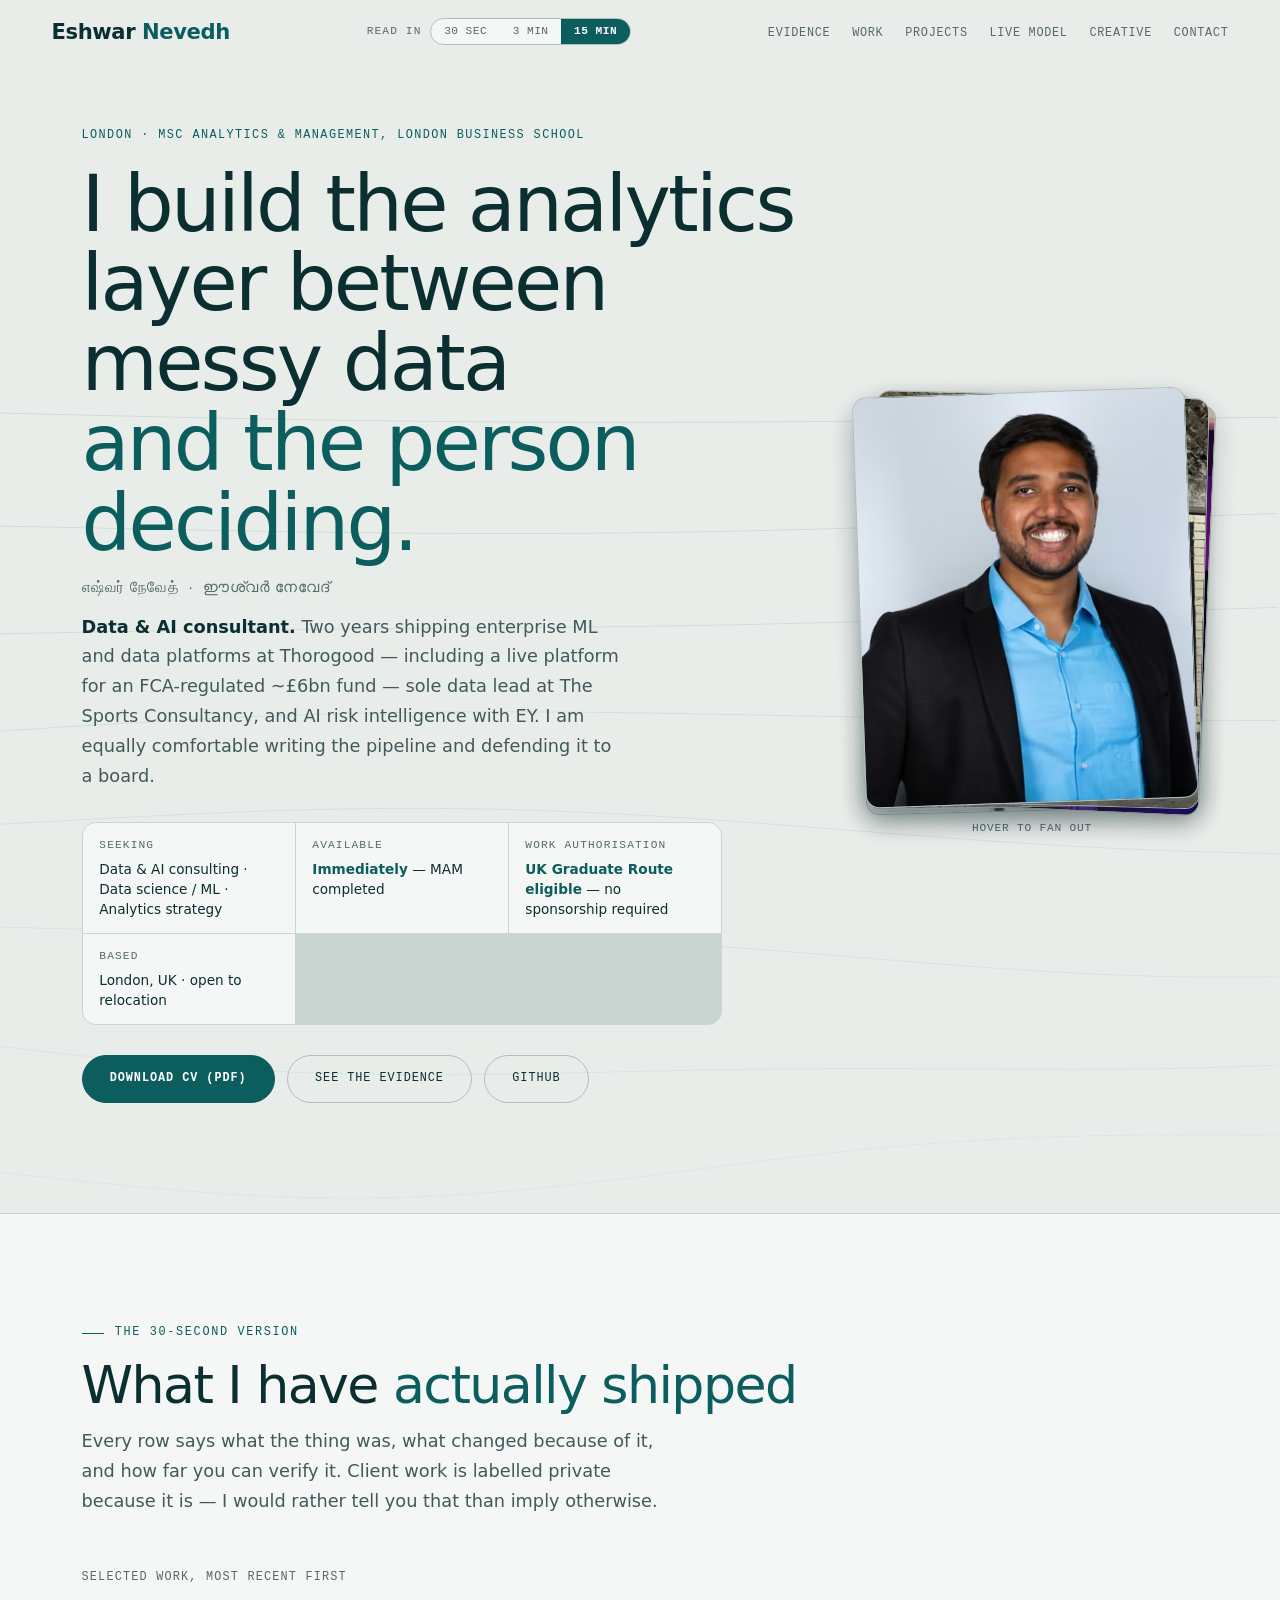
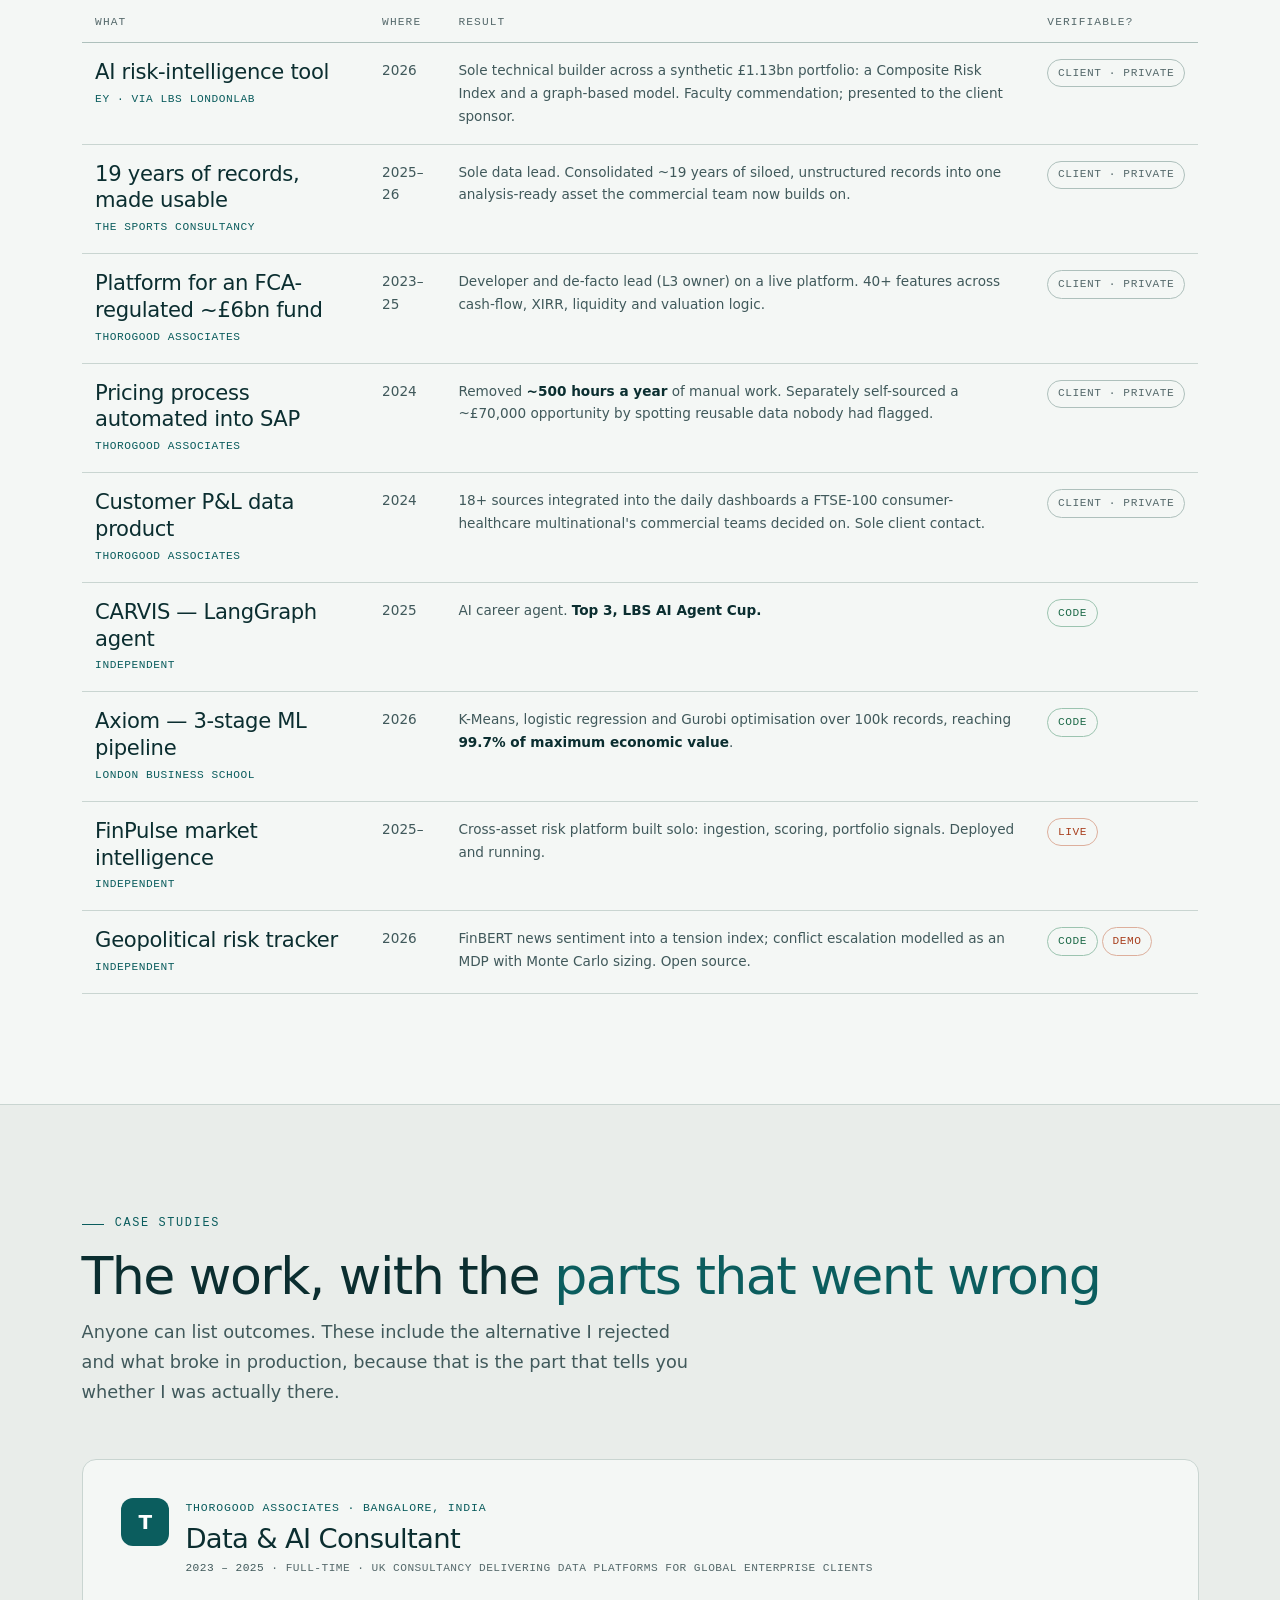
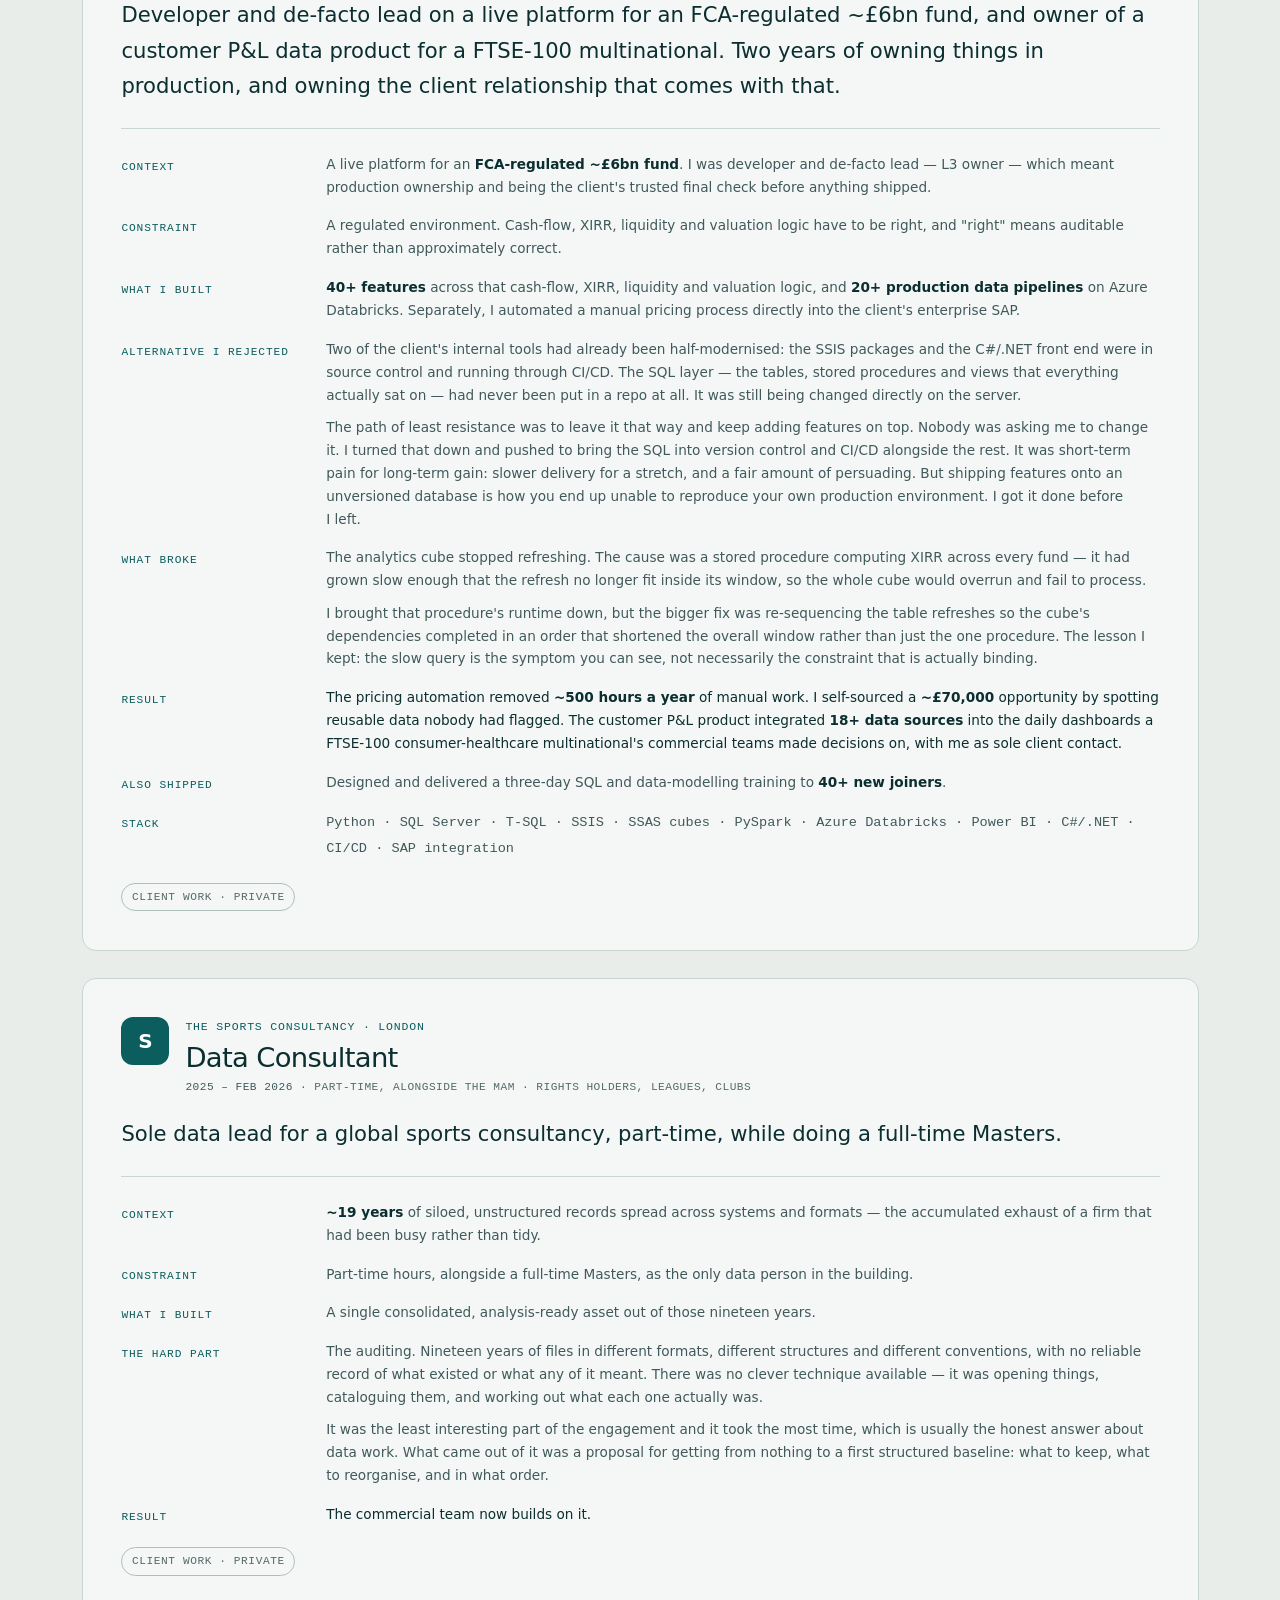
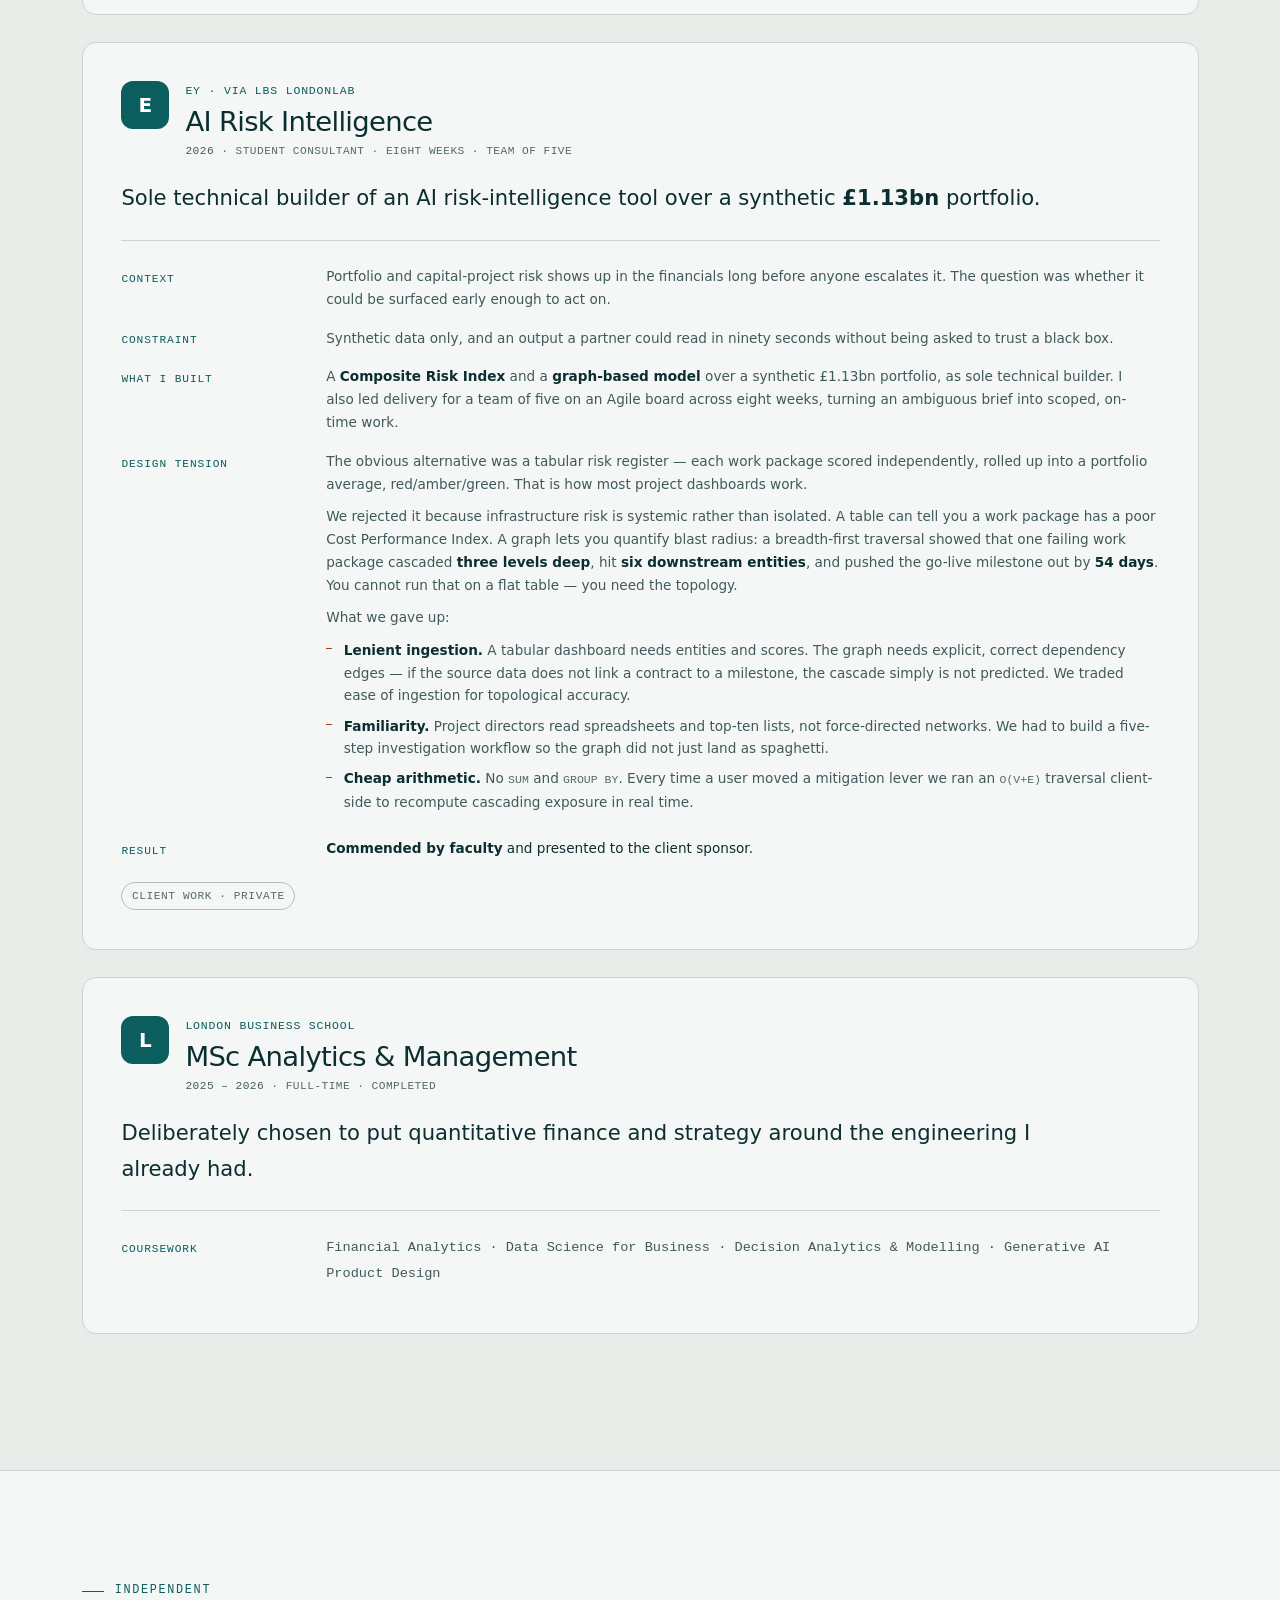
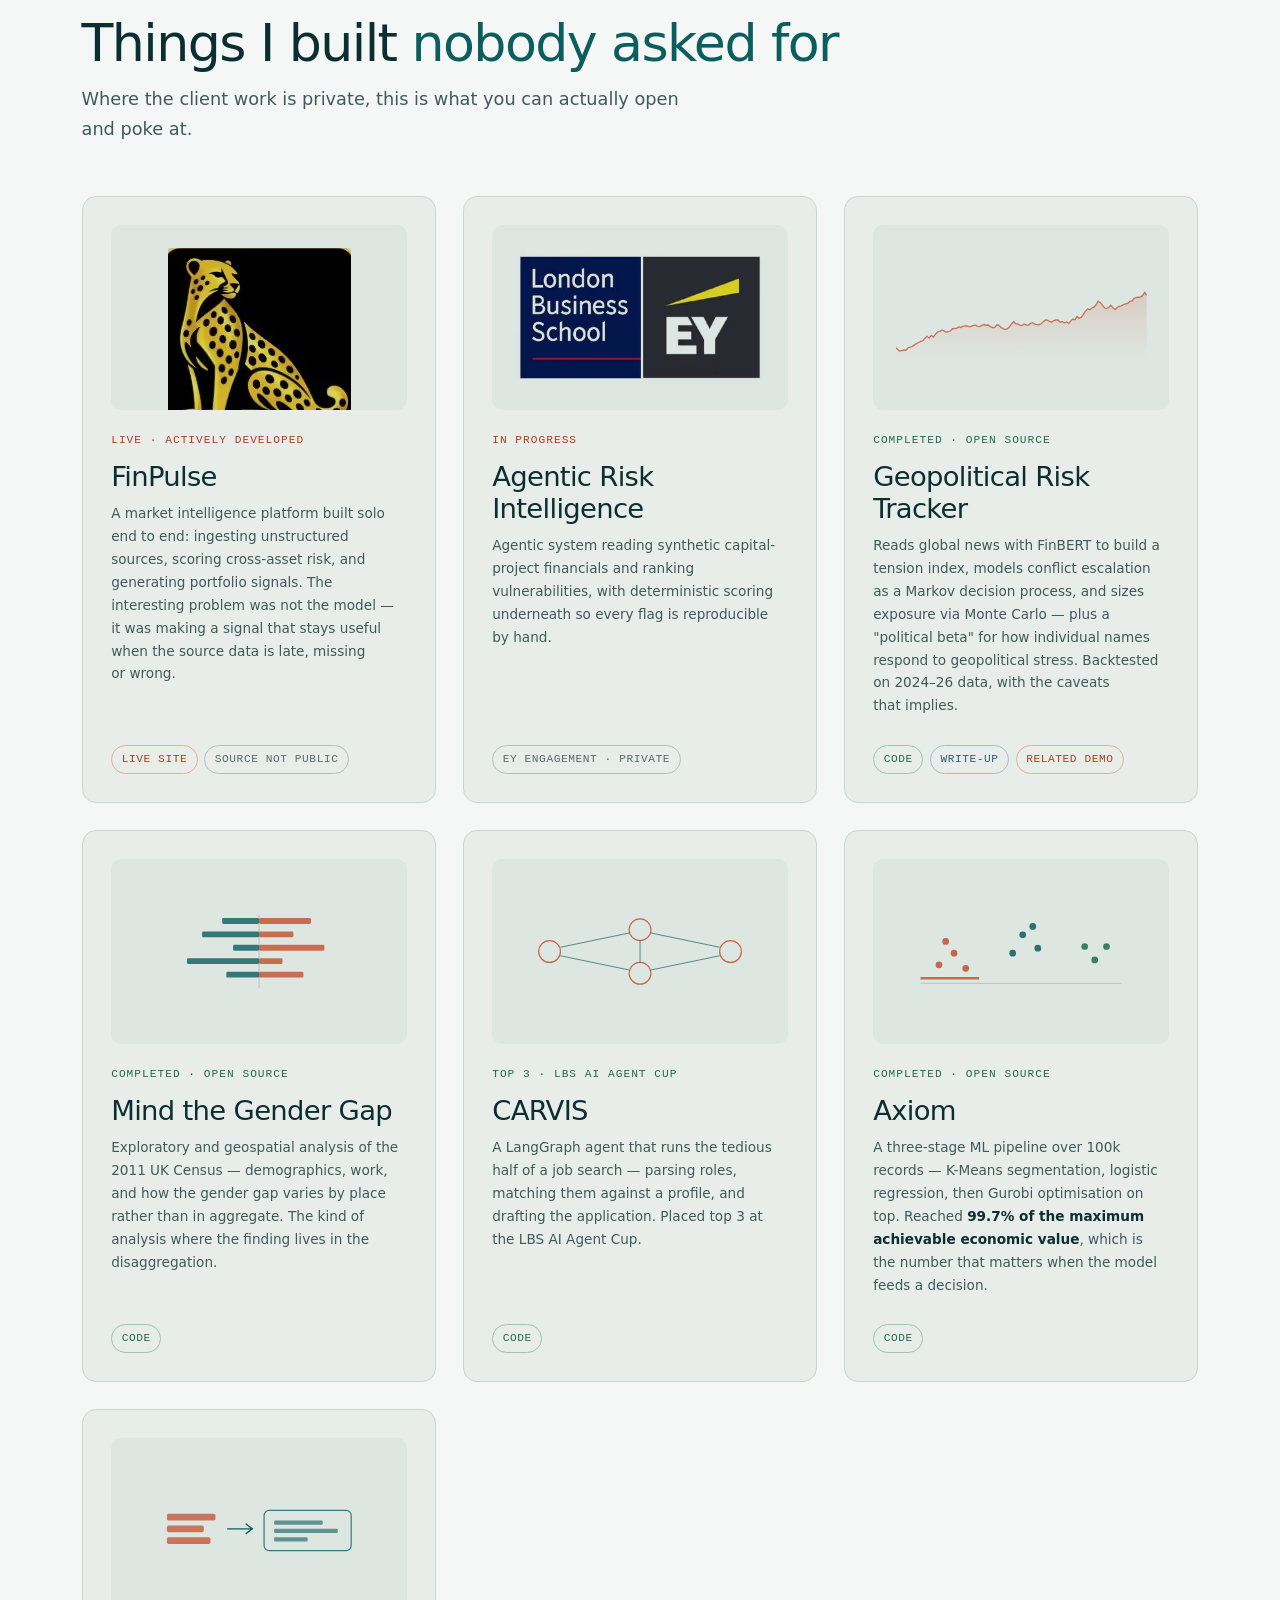
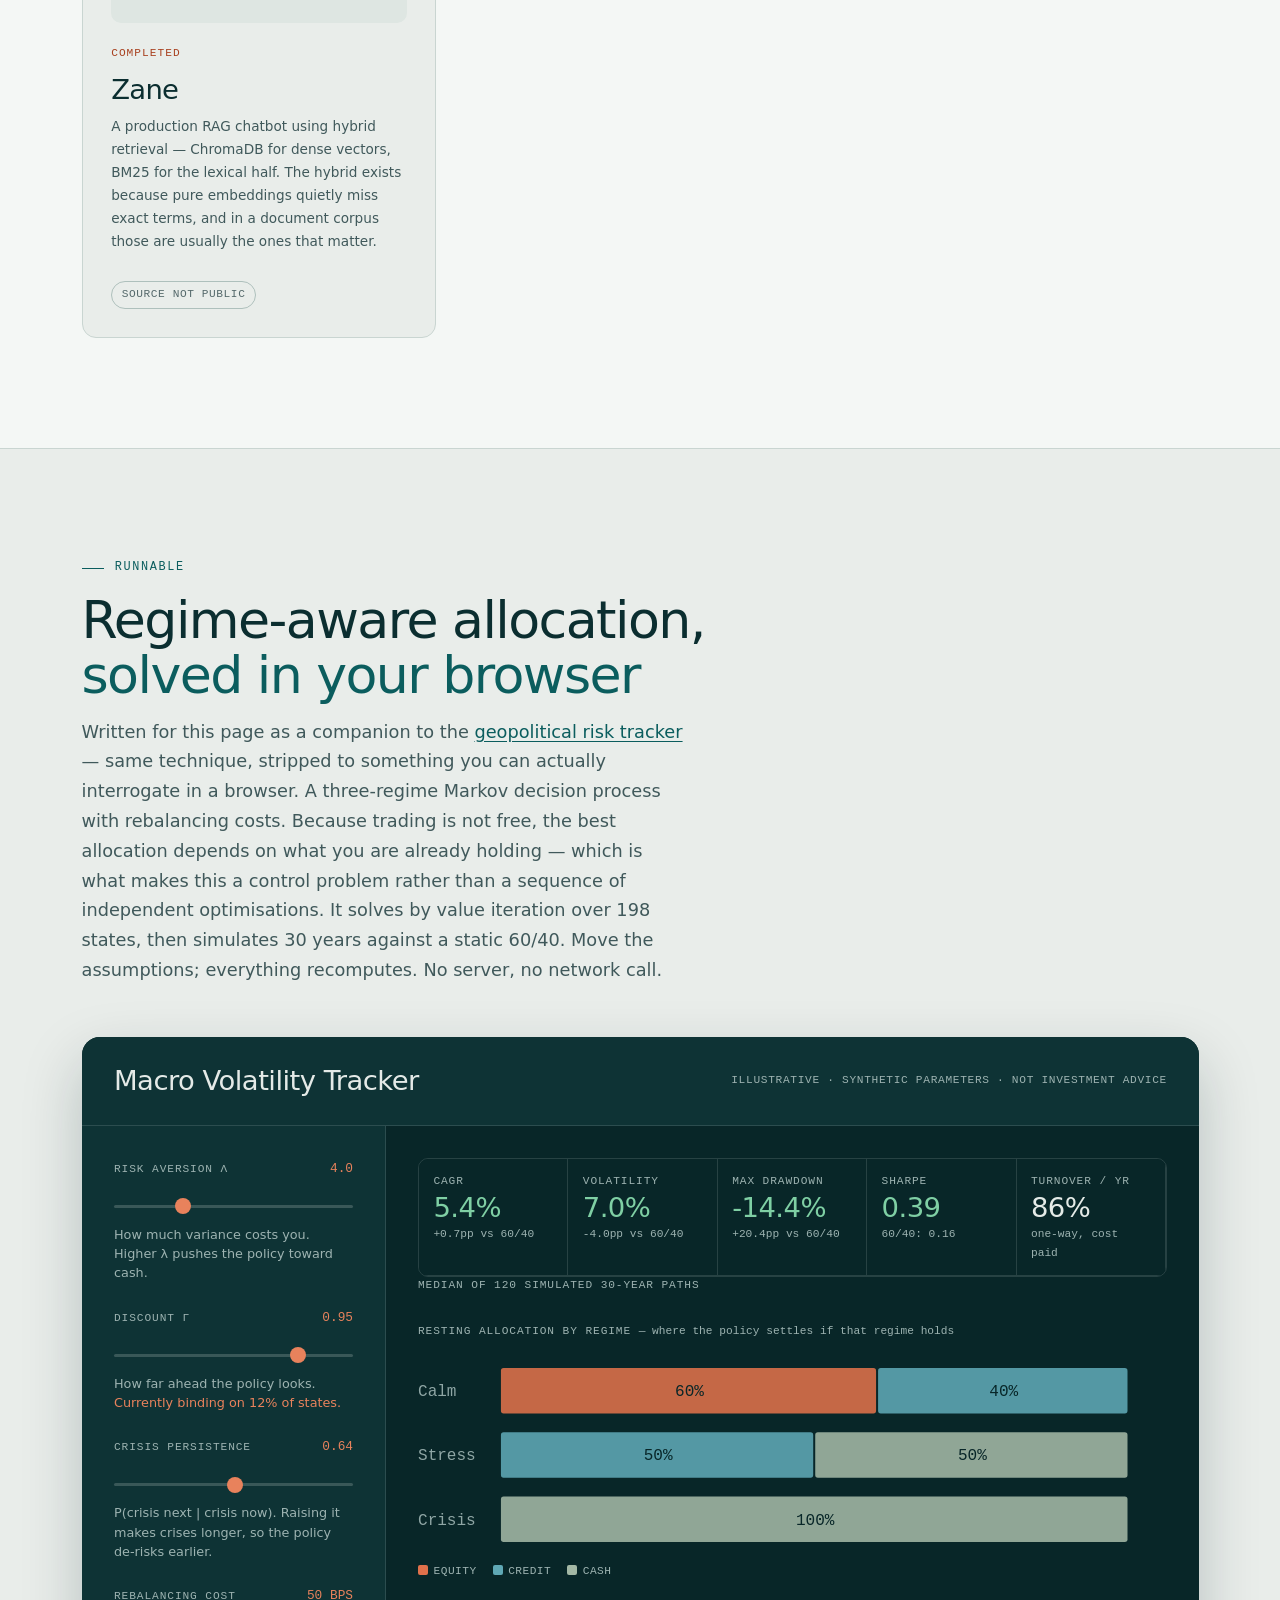
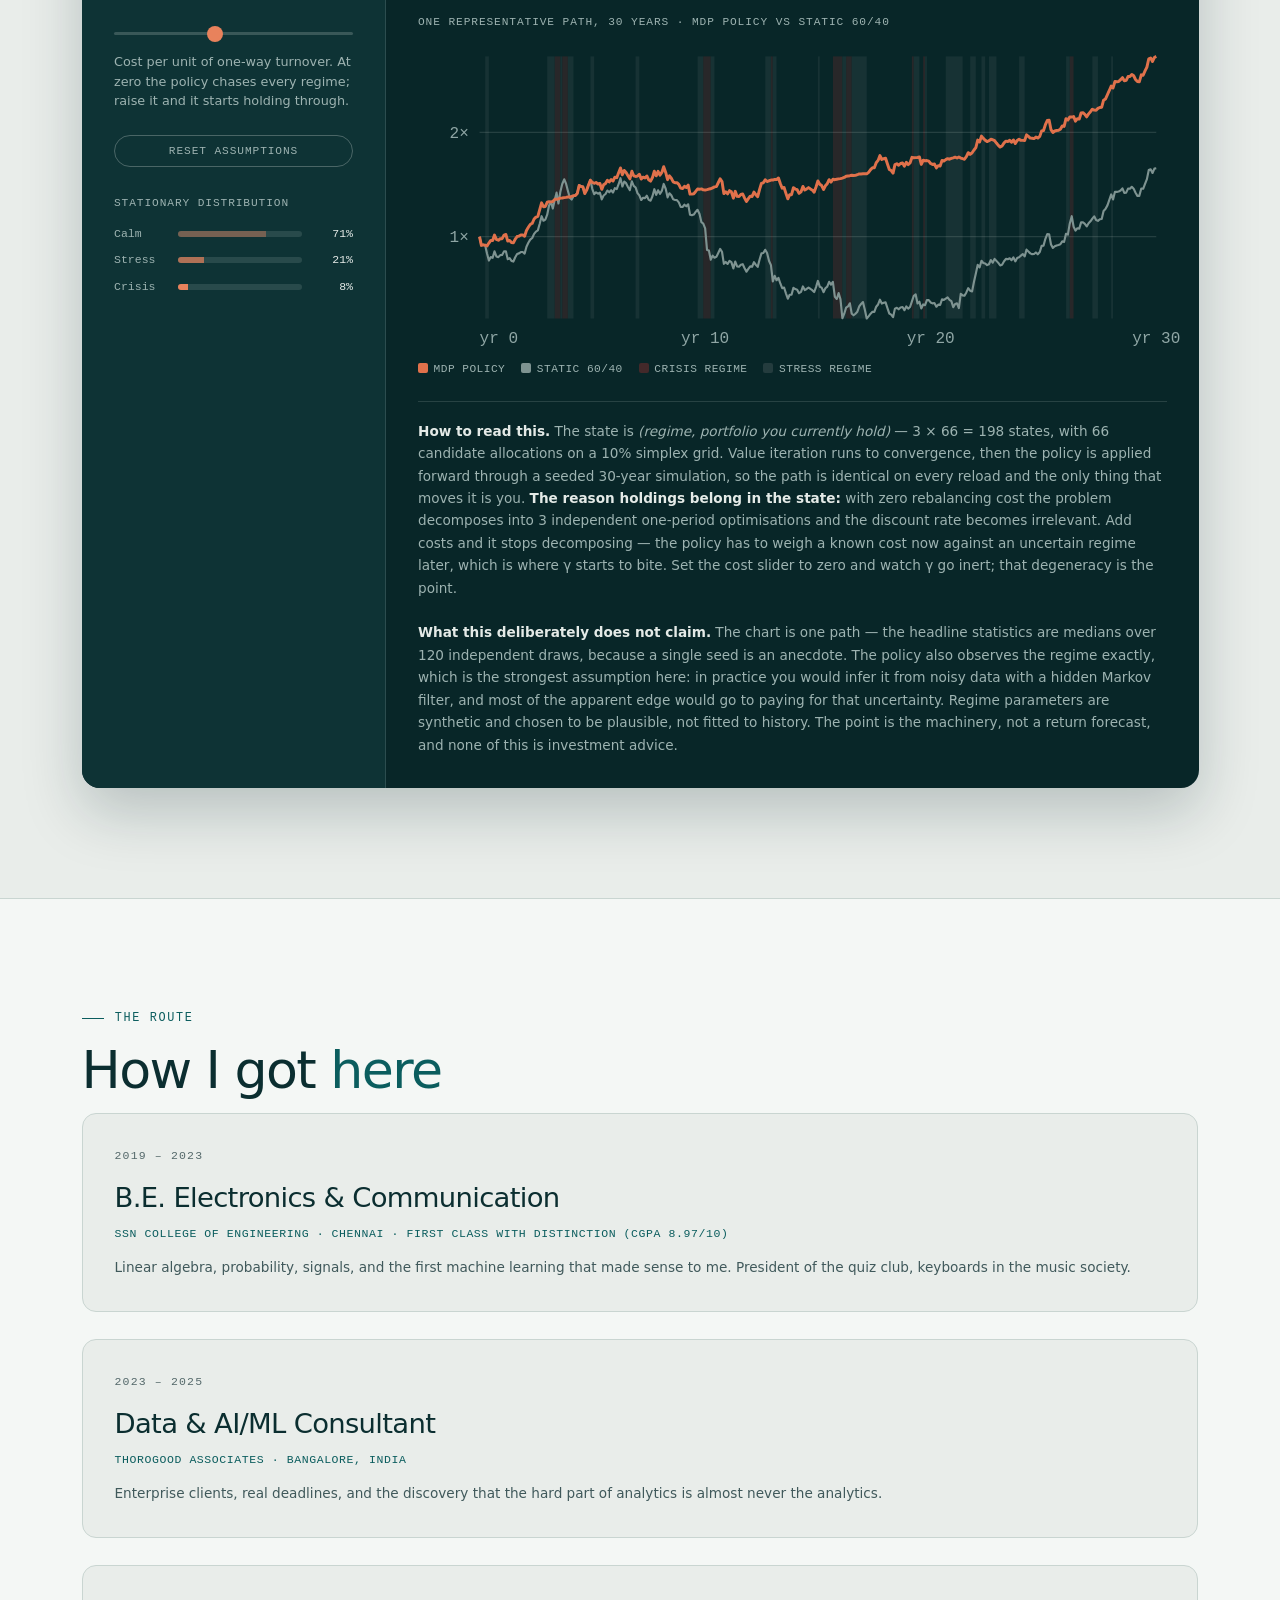
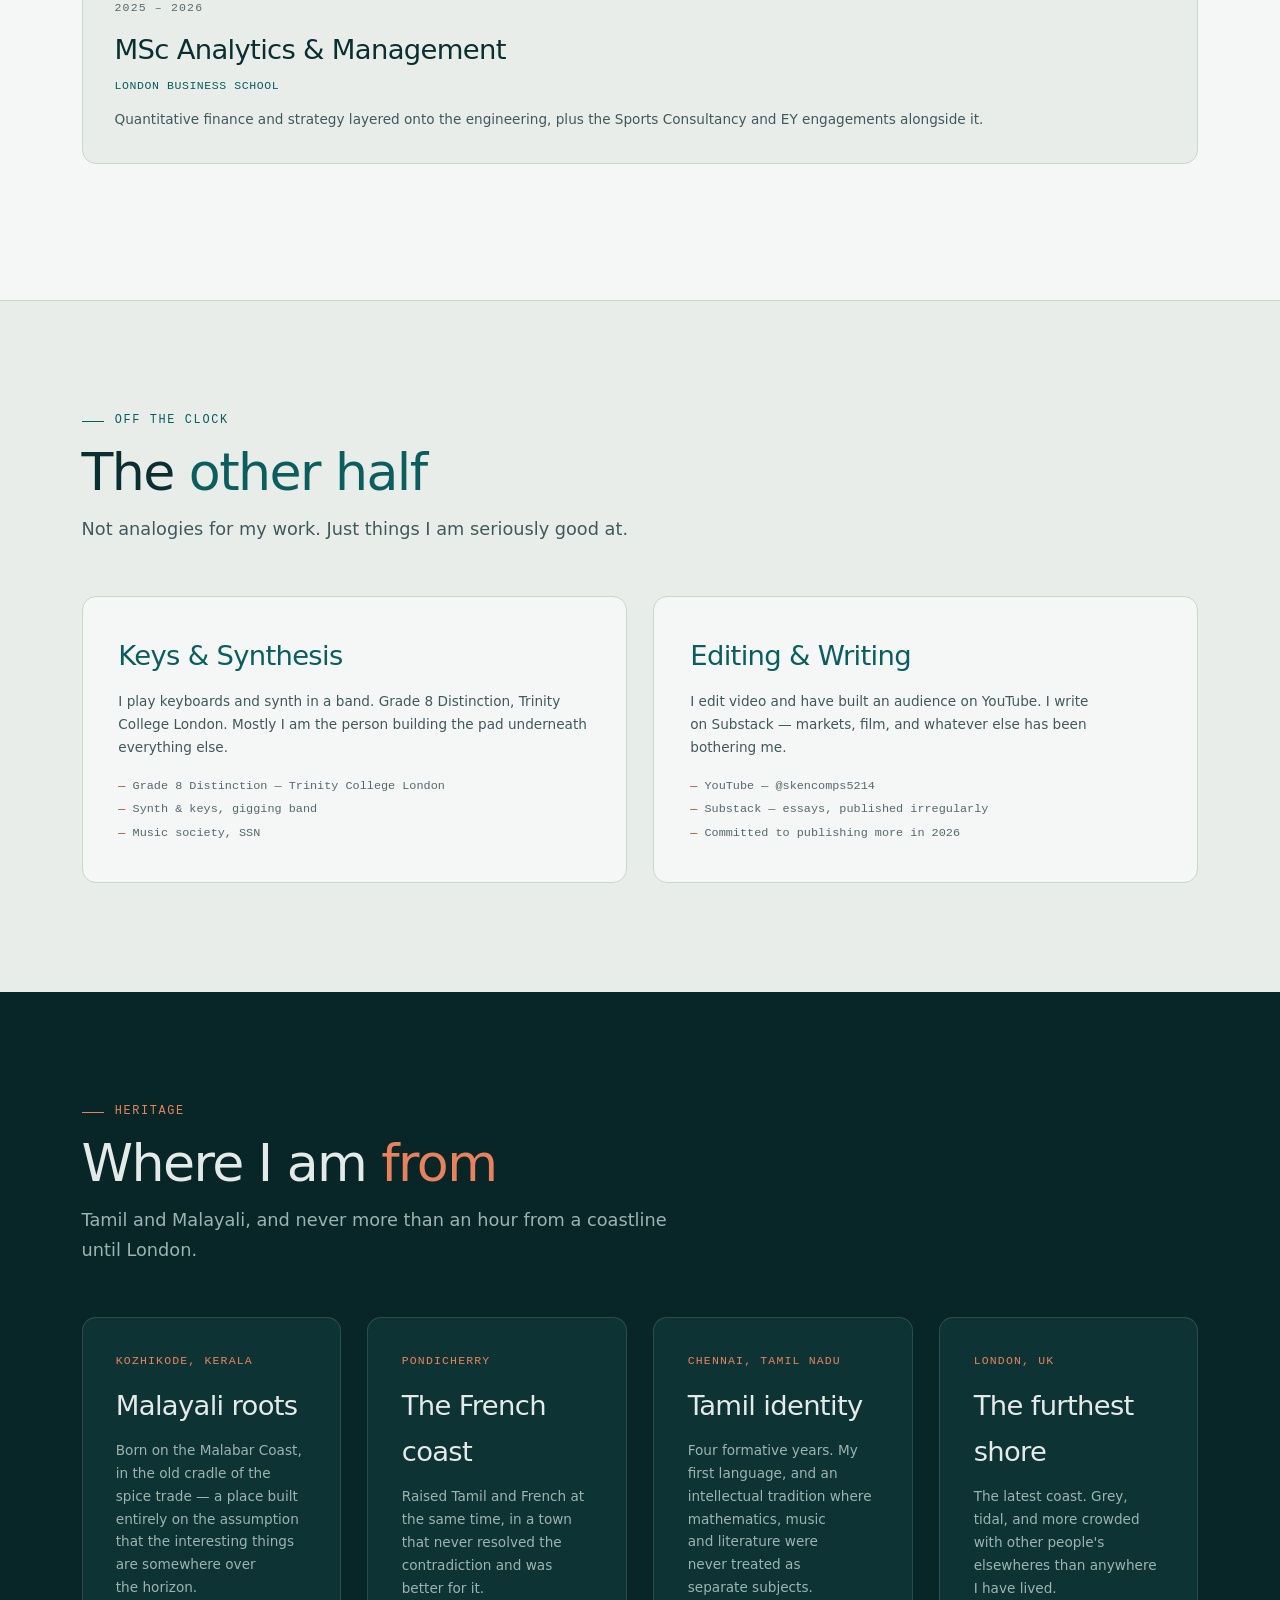
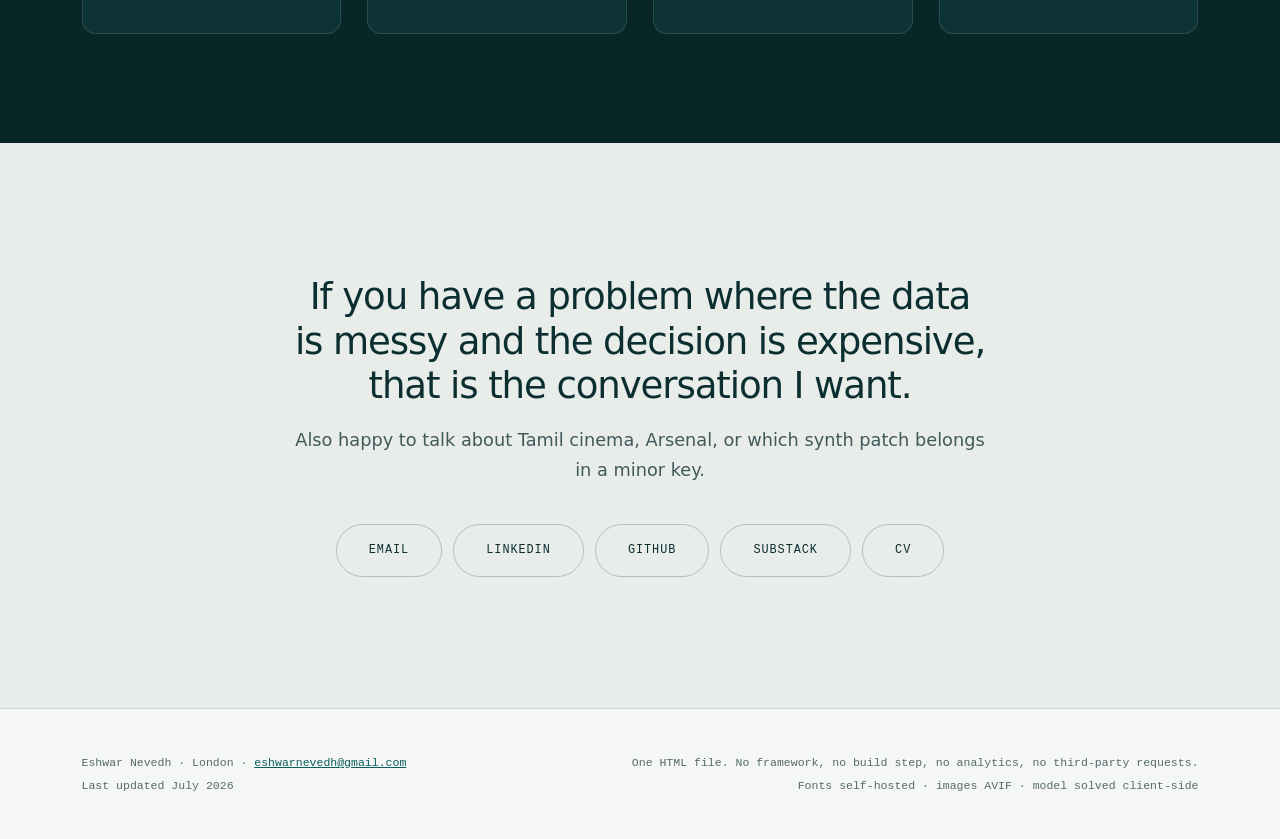
==== commit 6b13dac6: "Redesign: Monsoon palette, geometric sans, fluid layout, scroll-driven motion The previous dark-with" ====
--- a/index.html
+++ b/index.html
@@ -24,10 +24,10 @@
 
 <link rel="icon" href="assets/favicon.ico" sizes="32x32"/>
 <link rel="apple-touch-icon" href="assets/apple-touch-icon.png"/>
-<meta name="theme-color" content="#0c0a09"/>
-
-<link rel="preload" as="font" type="font/woff2" crossorigin href="assets/fonts/cormorant-garamond-500-normal-latin.woff2"/>
-<link rel="preload" as="font" type="font/woff2" crossorigin href="assets/fonts/lora-400-normal-latin.woff2"/>
+<meta name="theme-color" content="#E9EDEA"/>
+
+<link rel="preload" as="font" type="font/woff2" crossorigin href="assets/fonts/outfit-500-normal-latin.woff2"/>
+<link rel="preload" as="font" type="font/woff2" crossorigin href="assets/fonts/plus-jakarta-sans-400-normal-latin.woff2"/>
 <link rel="stylesheet" href="assets/fonts.css"/>
 
 <script type="application/ld+json">
@@ -56,406 +56,511 @@
 </script>
 
 <style>
+/* ═══════════════ MONSOON ═══════════════
+   Pale grey-green paper, deep petrol, burnt coral.
+   Type: Outfit (display) / Plus Jakarta Sans (text) / JetBrains Mono (labels).
+   Layout is fluid by default — clamp() and auto-fit carry the weight;
+   media queries only handle genuine mode changes (nav, print).
+   ═══════════════════════════════════════ */
 :root{
-  --bg-deep:#0c0a09; --bg-mid:#15110e; --bg-card:#1e1814; --bg-hover:#261e19;
-  --gold:#e5a93d; --gold-dim:#b8863a;
-  --muted:#9a8a7a;
-  --text-p:#ece7e1; --text-s:#b3a99a; --text-t:#8d8375;
-  --border:rgba(229,169,61,.14); --border-h:rgba(229,169,61,.34);
-  --ink:#2a2622; --ink-s:#5a5249;
-
-  --serif-h:'Cormorant Garamond',Georgia,'Times New Roman',serif;
-  --serif-p:'Lora',Georgia,serif;
+  /* surfaces */
+  --paper:#E9EDEA; --card:#F4F7F5; --card-hi:#FDFEFE; --sunken:#DEE6E2;
+  --deep:#082628; --deep-2:#0E3335;
+
+  /* ink */
+  --ink:#0B2E30; --ink-2:#40595B; --ink-3:#55696B;
+  --on-deep:#E4EAE7; --on-deep-2:#9DB3B1;
+
+  /* accents */
+  --petrol:#0B5D5E; --petrol-d:#074647; --petrol-l:#4E9C9C;
+  --coral:#A8401F;         /* AA-safe on paper at any size */
+  --coral-br:#C1502E;      /* large text + decorative fills only */
+  --coral-l:#E8825C;       /* on dark only — AA at small sizes over --deep-2 */
+
+  /* lines */
+  --line:#C9D5D1; --line-2:#AEC0BC; --line-deep:rgba(228,234,231,.14);
+
+  /* type */
+  --display:'Outfit',system-ui,sans-serif;
+  --sans:'Plus Jakarta Sans',system-ui,-apple-system,sans-serif;
   --mono:'JetBrains Mono',ui-monospace,SFMono-Regular,Consolas,monospace;
   --indic:'Nirmala UI','Noto Sans Tamil','Noto Sans Malayalam',Latha,Kartika,sans-serif;
 
-  --fs-micro:.72rem; --fs-label:.78rem;
-  --ease:cubic-bezier(.25,1,.5,1);
-  --maxw:1240px; --pad:5rem;
-
-  --eq:#e5a93d; --cr:#7fa8c9; --ca:#7d8f7a;
+  /* fluid type scale */
+  --t--1:clamp(.78rem,.755rem + .12vw,.86rem);
+  --t-0: clamp(1rem,.965rem + .18vw,1.11rem);
+  --t-1: clamp(1.14rem,1.08rem + .3vw,1.34rem);
+  --t-2: clamp(1.35rem,1.22rem + .62vw,1.8rem);
+  --t-3: clamp(1.6rem,1.36rem + 1.2vw,2.45rem);
+  --t-4: clamp(1.95rem,1.5rem + 2.2vw,3.4rem);
+  --t-5: clamp(2.4rem,1.5rem + 4.4vw,4.9rem);
+  --micro:clamp(.7rem,.685rem + .07vw,.76rem);
+
+  /* fluid space */
+  --pad:clamp(1.25rem,.5rem + 3.4vw,5rem);
+  --gap:clamp(1rem,.72rem + 1.2vw,1.75rem);
+  --sect:clamp(3.5rem,1.9rem + 6.2vw,7.5rem);
+  --rad:14px;
+
+  --ease:cubic-bezier(.22,1,.36,1);
+  --maxw:1220px;
+
+  /* chart palette — the model panel is dark */
+  --ch-eq:#E0714B; --ch-cr:#5FA8B5; --ch-ca:#A3B8A5;
+  --ch-grid:rgba(228,234,231,.13); --ch-text:#8FA6A5;
+  --ch-static:#7E9391;
 }
 
 *,*::before,*::after{box-sizing:border-box;margin:0;padding:0}
-html{scroll-behavior:smooth;-webkit-text-size-adjust:100%}
-body{background:var(--bg-deep);color:var(--text-p);font-family:var(--serif-p);
-  font-size:1.06rem;line-height:1.75;overflow-x:hidden;
-  font-kerning:normal;text-rendering:optimizeLegibility}
+html{scroll-behavior:smooth;-webkit-text-size-adjust:100%;background:var(--paper)}
+body{background:var(--paper);color:var(--ink);font-family:var(--sans);
+  font-size:var(--t-0);line-height:1.68;overflow-x:hidden;
+  font-synthesis-weight:none;text-rendering:optimizeLegibility;
+  -webkit-font-smoothing:antialiased}
 img{max-width:100%;display:block}
 a{color:inherit}
-:focus-visible{outline:2px solid var(--gold);outline-offset:3px;border-radius:3px}
-
-.skip{position:absolute;left:-9999px;top:0;z-index:200;background:var(--gold);color:#000;
-  padding:.8rem 1.4rem;font-family:var(--mono);font-size:var(--fs-micro);text-decoration:none}
-.skip:focus{left:.5rem;top:.5rem}
-
-/* ── DEPTH TIERS ───────────────────────────────────────────────
-   Default (no class) shows at every depth.
-   .t-brief -> 3min and 15min.   .t-deep -> 15min only.
-   .t-scan  -> 30s only.
-   No JS => data-depth stays "deep" => everything visible.        */
-html[data-depth="scan"]  .t-brief,
-html[data-depth="scan"]  .t-deep,
-html[data-depth="brief"] .t-deep   { display:none !important }
+::selection{background:var(--petrol);color:#fff}
+:focus-visible{outline:2px solid var(--petrol);outline-offset:3px;border-radius:4px}
+
+.skip{position:absolute;left:-9999px;top:0;z-index:300;background:var(--petrol);color:#fff;
+  padding:.8rem 1.4rem;font-family:var(--mono);font-size:var(--micro);text-decoration:none;border-radius:0 0 8px 0}
+.skip:focus{left:0;top:0}
+
+/* ── DEPTH TIERS ── */
+html[data-depth="scan"] .t-brief,
+html[data-depth="scan"] .t-deep,
+html[data-depth="brief"] .t-deep{display:none!important}
 html[data-depth="brief"] .t-scan,
-html[data-depth="deep"]  .t-scan   { display:none !important }
+html[data-depth="deep"] .t-scan{display:none!important}
+
+/* ── INTRO ── */
+#intro{display:none}
+html.intro #intro{display:grid;position:fixed;inset:0;z-index:400;place-items:center;
+  background:var(--deep);animation:introOut .5s var(--ease) .85s forwards}
+html.intro #intro span{font-family:var(--display);font-weight:500;font-size:var(--t-3);
+  letter-spacing:-.02em;color:var(--on-deep);
+  clip-path:inset(0 100% 0 0);animation:introWipe .8s var(--ease) .1s forwards}
+html.intro #intro::after{content:'';position:absolute;left:0;right:0;bottom:0;height:2px;
+  background:var(--coral-l);transform-origin:left;transform:scaleX(0);
+  animation:introBar .85s var(--ease) forwards}
+html.intro main,html.intro nav{animation:introLift .7s var(--ease) .9s backwards}
+@keyframes introWipe{to{clip-path:inset(0 0 0 0)}}
+@keyframes introBar{to{transform:scaleX(1)}}
+@keyframes introOut{to{opacity:0;visibility:hidden}}
+@keyframes introLift{from{opacity:0;transform:translateY(14px)}}
 
 /* ── NAV ── */
-nav{position:fixed;top:0;left:0;right:0;z-index:100;padding:1rem var(--pad);
-  display:flex;justify-content:space-between;align-items:center;gap:1.5rem;
-  transition:background .4s,border-color .4s;border-bottom:1px solid transparent}
-nav.scrolled{background:rgba(12,10,9,.94);border-bottom-color:var(--border);backdrop-filter:blur(16px)}
-.logo{font-family:var(--serif-h);font-size:1.45rem;font-weight:500;text-decoration:none;letter-spacing:.02em;white-space:nowrap}
-.logo span{color:var(--gold);font-style:italic}
-.nav-links{display:flex;gap:1.9rem;list-style:none}
-.nav-links a{font-family:var(--mono);font-size:var(--fs-micro);letter-spacing:.1em;
-  text-transform:uppercase;color:var(--text-s);text-decoration:none;transition:color .3s}
-.nav-links a:hover{color:var(--gold)}
-
-/* depth control */
-.depth{display:flex;align-items:center;gap:.6rem}
-.depth-lab{font-family:var(--mono);font-size:.7rem;letter-spacing:.12em;text-transform:uppercase;color:var(--text-t);white-space:nowrap}
-.depth-seg{display:flex;border:1px solid var(--border-h);border-radius:30px;overflow:hidden;background:rgba(0,0,0,.35)}
-.depth-seg button{font-family:var(--mono);font-size:.72rem;letter-spacing:.08em;text-transform:uppercase;
-  background:none;border:none;color:var(--text-s);padding:.45rem .85rem;cursor:pointer;
-  transition:background .3s,color .3s;white-space:nowrap}
-.depth-seg button:hover{color:var(--gold)}
-.depth-seg button[aria-pressed="true"]{background:var(--gold);color:#000;font-weight:700}
-
-.nav-toggle{display:none;background:none;border:1px solid var(--border-h);border-radius:8px;
-  color:var(--text-p);padding:.5rem .7rem;cursor:pointer;font-family:var(--mono);font-size:.7rem}
+nav{position:fixed;top:0;left:0;right:0;z-index:100;padding:.85rem var(--pad);
+  display:flex;justify-content:space-between;align-items:center;gap:1.25rem;
+  border-bottom:1px solid transparent;transition:background .45s var(--ease),border-color .45s,backdrop-filter .45s}
+nav.scrolled{background:color-mix(in srgb,var(--paper) 88%,transparent);
+  border-bottom-color:var(--line);backdrop-filter:blur(14px) saturate(1.4)}
+.logo{font-family:var(--display);font-size:var(--t-1);font-weight:600;text-decoration:none;
+  letter-spacing:-.02em;white-space:nowrap;color:var(--ink)}
+.logo span{color:var(--petrol)}
+.nav-links{display:flex;gap:clamp(.85rem,1.7vw,1.9rem);list-style:none}
+.nav-links a{font-family:var(--mono);font-size:var(--micro);letter-spacing:.06em;
+  text-transform:uppercase;color:var(--ink-3);text-decoration:none;transition:color .3s;
+  position:relative;padding-block:2px;white-space:nowrap}
+.nav-links a::after{content:'';position:absolute;left:0;right:0;bottom:0;height:1px;
+  background:var(--petrol);transform:scaleX(0);transform-origin:right;transition:transform .35s var(--ease)}
+.nav-links a:hover{color:var(--petrol)}
+.nav-links a:hover::after{transform:scaleX(1);transform-origin:left}
+
+.depth{display:flex;align-items:center;gap:.55rem}
+.depth-lab{font-family:var(--mono);font-size:.7rem;letter-spacing:.1em;text-transform:uppercase;
+  color:var(--ink-3);white-space:nowrap}
+@media(max-width:72rem){.depth-lab{display:none}}
+.depth-seg{display:flex;border:1px solid var(--line-2);border-radius:30px;overflow:hidden;background:var(--card)}
+.depth-seg button{font-family:var(--mono);font-size:.7rem;letter-spacing:.04em;text-transform:uppercase;
+  background:none;border:none;color:var(--ink-3);padding:.42rem .8rem;cursor:pointer;white-space:nowrap;
+  transition:background .3s var(--ease),color .3s}
+.depth-seg button:hover{color:var(--petrol)}
+.depth-seg button[aria-pressed="true"]{background:var(--petrol);color:#fff;font-weight:600}
+.nav-toggle{display:none;background:var(--card);border:1px solid var(--line-2);border-radius:9px;
+  color:var(--ink);padding:.45rem .7rem;cursor:pointer;font-family:var(--mono);font-size:.72rem}
 
 /* ── DRAFT BANNER ── */
-#draftbar{position:fixed;bottom:0;left:0;right:0;z-index:120;background:#3a2a12;
-  border-top:2px solid var(--gold);padding:.7rem var(--pad);display:none;
-  font-family:var(--mono);font-size:var(--fs-micro);color:#f6e4c2;
+#draftbar{position:fixed;bottom:0;left:0;right:0;z-index:120;background:#FBEEE7;
+  border-top:2px solid var(--coral);padding:.7rem var(--pad);display:none;
+  font-family:var(--mono);font-size:var(--micro);color:#5C2A16;
   align-items:center;justify-content:space-between;gap:1rem;flex-wrap:wrap}
 #draftbar.on{display:flex}
-#draftbar b{color:var(--gold)}
-#draftbar button{background:none;border:1px solid var(--gold);color:var(--gold);border-radius:20px;
-  padding:.3rem .9rem;font-family:inherit;font-size:inherit;cursor:pointer}
-.dr{border-bottom:1px dashed var(--gold);color:var(--gold)}
-.dr::after{content:'▲';font-size:.55em;vertical-align:super;margin-left:.15em;opacity:.8}
+#draftbar b{color:var(--coral)}
+#draftbar button{background:none;border:1px solid var(--coral);color:var(--coral);border-radius:20px;
+  padding:.28rem .9rem;font-family:inherit;font-size:inherit;cursor:pointer}
+.dr{border-bottom:1px dashed var(--coral);color:var(--coral)}
+.dr::after{content:'▲';font-size:.55em;vertical-align:super;margin-left:.15em}
 
 /* ── HERO ── */
-#hero{position:relative;min-height:100svh;display:flex;align-items:center;overflow:hidden;padding:7rem 0 4rem}
-#hc{position:absolute;inset:0;width:100%;height:100%;opacity:.8;pointer-events:none}
+#hero{position:relative;min-height:100svh;display:flex;align-items:center;overflow:hidden;
+  padding:clamp(6rem,14vh,9rem) 0 var(--sect)}
+#hc{position:absolute;inset:0;width:100%;height:100%;pointer-events:none;opacity:.85}
 .hero-inner{position:relative;z-index:2;max-width:var(--maxw);margin:0 auto;padding:0 var(--pad);width:100%}
-.hero-layout{display:flex;align-items:center;justify-content:space-between;gap:4rem}
-.hero-text{flex:1;min-width:0}
-
-.hero-eyebrow{font-family:var(--mono);font-size:var(--fs-micro);letter-spacing:.15em;
-  text-transform:uppercase;color:var(--gold);margin-bottom:1.3rem}
-h1.hero-h{font-family:var(--serif-h);font-size:clamp(2.9rem,5.4vw,5rem);font-weight:500;
-  line-height:1.02;letter-spacing:-.02em;margin-bottom:1.2rem}
-h1.hero-h em{font-style:italic;color:var(--gold);display:block;font-weight:400}
-.name-native{display:block;font-size:.9rem;font-style:normal;font-weight:400;color:var(--text-s);
-  letter-spacing:.06em;margin-top:1rem;font-family:var(--indic)}
-.hero-sub{color:var(--text-s);max-width:560px;margin-bottom:2rem}
-.hero-sub strong{color:var(--text-p);font-weight:500}
-
-/* hiring facts */
-.facts{display:grid;grid-template-columns:repeat(auto-fit,minmax(148px,1fr));gap:1px;
-  background:var(--border);border:1px solid var(--border);border-radius:12px;
-  overflow:hidden;margin-bottom:2rem;max-width:640px}
-.fact{background:var(--bg-card);padding:.9rem 1.1rem}
-.fact dt{font-family:var(--mono);font-size:.7rem;letter-spacing:.13em;text-transform:uppercase;
-  color:var(--text-t);margin-bottom:.35rem}
-.fact dd{font-family:var(--serif-p);font-size:.94rem;line-height:1.4;color:var(--text-p)}
-.fact dd .ok{color:var(--gold)}
-
-.hero-ctas{display:flex;gap:.9rem;flex-wrap:wrap}
-.btn-p,.btn-s{padding:.8rem 1.9rem;font-family:var(--mono);font-size:var(--fs-micro);
-  letter-spacing:.12em;text-transform:uppercase;text-decoration:none;border-radius:30px;
-  transition:background .3s,transform .3s,box-shadow .3s,border-color .3s;display:inline-block}
-.btn-p{background:var(--gold);color:#000;border:1px solid var(--gold);font-weight:700}
-.btn-p:hover{background:#f5b84c;transform:translateY(-2px);box-shadow:0 8px 24px rgba(229,169,61,.35)}
-.btn-s{background:transparent;color:var(--text-p);border:1px solid var(--border-h)}
-.btn-s:hover{background:rgba(229,169,61,.09);border-color:var(--gold);color:var(--gold);transform:translateY(-2px)}
+.hero-layout{display:flex;align-items:center;justify-content:space-between;
+  gap:clamp(2rem,5vw,4.5rem);flex-wrap:wrap}
+.hero-text{flex:1 1 min(100%,30rem);min-width:0}
+
+.hero-eyebrow{font-family:var(--mono);font-size:var(--micro);letter-spacing:.12em;
+  text-transform:uppercase;color:var(--petrol);margin-bottom:1.1rem}
+h1.hero-h{font-family:var(--display);font-size:var(--t-5);font-weight:500;
+  line-height:1.02;letter-spacing:-.035em;margin-bottom:1.1rem;text-wrap:balance}
+h1.hero-h em{font-style:normal;color:var(--petrol);display:block;font-weight:300}
+.name-native{display:block;font-size:clamp(.85rem,.8rem + .2vw,1rem);font-weight:400;
+  color:var(--ink-3);letter-spacing:.04em;margin-top:1rem;font-family:var(--indic)}
+.hero-sub{color:var(--ink-2);max-width:34rem;margin-bottom:1.9rem;text-wrap:pretty}
+.hero-sub strong{color:var(--ink);font-weight:600}
+
+.facts{display:grid;grid-template-columns:repeat(auto-fit,minmax(min(100%,10rem),1fr));
+  gap:1px;background:var(--line);border:1px solid var(--line);border-radius:var(--rad);
+  overflow:hidden;margin-bottom:1.9rem;max-width:40rem}
+.fact{background:var(--card);padding:.85rem 1.05rem}
+.fact dt{font-family:var(--mono);font-size:.7rem;letter-spacing:.1em;text-transform:uppercase;
+  color:var(--ink-3);margin-bottom:.3rem}
+.fact dd{font-size:var(--t--1);line-height:1.45;color:var(--ink);font-weight:500}
+.fact dd .ok{color:var(--petrol);font-weight:600}
+
+.hero-ctas{display:flex;gap:.75rem;flex-wrap:wrap}
+.btn-p,.btn-s{padding:.8rem 1.7rem;font-family:var(--mono);font-size:var(--micro);
+  letter-spacing:.08em;text-transform:uppercase;text-decoration:none;border-radius:40px;
+  display:inline-block;transition:transform .35s var(--ease),background .3s,border-color .3s,box-shadow .35s}
+.btn-p{background:var(--petrol);color:#fff;border:1px solid var(--petrol);font-weight:600}
+.btn-p:hover{background:var(--petrol-d);transform:translateY(-2px);box-shadow:0 8px 20px rgba(11,93,94,.24)}
+.btn-s{background:transparent;color:var(--ink);border:1px solid var(--line-2)}
+.btn-s:hover{border-color:var(--petrol);color:var(--petrol);transform:translateY(-2px)}
 
 /* card stack */
-.hero-img-wrap{position:relative;width:340px;height:420px;flex-shrink:0;perspective:1200px}
+.hero-img-wrap{position:relative;width:clamp(15rem,26vw,21rem);aspect-ratio:34/42;
+  flex:0 1 auto;perspective:1200px;margin-inline:auto}
 .card-stack{position:relative;width:100%;height:100%;border:none;padding:0;background:none;
   cursor:pointer;display:block}
 .card-stack picture{position:absolute;inset:0;display:block;transform-origin:bottom center;
-  transition:transform .6s var(--ease),filter .6s var(--ease),box-shadow .6s var(--ease)}
-.card-stack img{width:100%;height:100%;object-fit:cover;border-radius:16px;
-  border:1px solid rgba(229,169,61,.3);box-shadow:0 12px 32px rgba(0,0,0,.8)}
-.card-stack picture:nth-child(1){transform:rotate(-2deg);z-index:5;filter:brightness(1)}
-.card-stack picture:nth-child(2){transform:rotate(1.5deg) translateY(2px);z-index:4;filter:brightness(.85)}
-.card-stack picture:nth-child(3){transform:rotate(-1deg) translateY(4px);z-index:3;filter:brightness(.75)}
-.card-stack picture:nth-child(4){transform:rotate(2.5deg) translateY(6px);z-index:2;filter:brightness(.65)}
-.card-stack picture:nth-child(5){transform:rotate(-1.5deg) translateY(8px);z-index:1;filter:brightness(.55)}
-
-.card-stack:hover picture:nth-child(1),.card-stack.fan picture:nth-child(1){transform:rotate(-20deg) translateX(-65px) translateY(-10px);filter:brightness(.78)}
-.card-stack:hover picture:nth-child(2),.card-stack.fan picture:nth-child(2){transform:rotate(-10deg) translateX(-31px) translateY(-5px);filter:brightness(.78)}
-.card-stack:hover picture:nth-child(3),.card-stack.fan picture:nth-child(3){transform:rotate(0deg);filter:brightness(.78)}
-.card-stack:hover picture:nth-child(4),.card-stack.fan picture:nth-child(4){transform:rotate(10deg) translateX(31px) translateY(-5px);filter:brightness(.78)}
-.card-stack:hover picture:nth-child(5),.card-stack.fan picture:nth-child(5){transform:rotate(20deg) translateX(65px) translateY(-10px);filter:brightness(.78)}
-.card-stack picture:hover,.card-stack picture.up{z-index:10;filter:brightness(1.15)}
-.card-stack picture:hover img,.card-stack picture.up img{box-shadow:0 24px 50px rgba(229,169,61,.22),0 10px 20px rgba(0,0,0,.9)}
-.card-stack:hover picture:hover,.card-stack.fan picture.up{translate:0 -30px;scale:1.07}
-.stack-hint{font-family:var(--mono);font-size:.7rem;letter-spacing:.1em;text-transform:uppercase;
-  color:var(--text-t);text-align:center;margin-top:1.1rem}
+  transition:transform .65s var(--ease),filter .65s var(--ease)}
+.card-stack img{width:100%;height:100%;object-fit:cover;border-radius:var(--rad);
+  border:1px solid var(--line-2);box-shadow:0 10px 26px rgba(11,46,48,.16);
+  transition:box-shadow .6s var(--ease)}
+.card-stack picture:nth-child(1){transform:rotate(-2deg);z-index:5}
+.card-stack picture:nth-child(2){transform:rotate(1.5deg) translateY(2px);z-index:4;filter:saturate(.9) brightness(.97)}
+.card-stack picture:nth-child(3){transform:rotate(-1deg) translateY(4px);z-index:3;filter:saturate(.8) brightness(.94)}
+.card-stack picture:nth-child(4){transform:rotate(2.5deg) translateY(6px);z-index:2;filter:saturate(.7) brightness(.91)}
+.card-stack picture:nth-child(5){transform:rotate(-1.5deg) translateY(8px);z-index:1;filter:saturate(.6) brightness(.88)}
+.card-stack:hover picture:nth-child(1),.card-stack.fan picture:nth-child(1){transform:rotate(-19deg) translateX(-32%) translateY(-3%)}
+.card-stack:hover picture:nth-child(2),.card-stack.fan picture:nth-child(2){transform:rotate(-9.5deg) translateX(-15%) translateY(-1.5%)}
+.card-stack:hover picture:nth-child(3),.card-stack.fan picture:nth-child(3){transform:rotate(0deg)}
+.card-stack:hover picture:nth-child(4),.card-stack.fan picture:nth-child(4){transform:rotate(9.5deg) translateX(15%) translateY(-1.5%)}
+.card-stack:hover picture:nth-child(5),.card-stack.fan picture:nth-child(5){transform:rotate(19deg) translateX(32%) translateY(-3%)}
+.card-stack picture:hover,.card-stack picture.up{z-index:10;filter:none}
+.card-stack picture:hover img,.card-stack picture.up img{box-shadow:0 20px 42px rgba(11,46,48,.3)}
+.card-stack:hover picture:hover,.card-stack.fan picture.up{translate:0 -7%;scale:1.06}
+.stack-hint{font-family:var(--mono);font-size:.7rem;letter-spacing:.07em;text-transform:uppercase;
+  color:var(--ink-3);text-align:center;margin-top:1rem}
 
 /* ── SHARED ── */
 section{position:relative}
 .inner{max-width:var(--maxw);margin:0 auto;padding:0 var(--pad)}
-.s-label{font-family:var(--mono);font-size:var(--fs-micro);letter-spacing:.18em;text-transform:uppercase;
-  color:var(--muted);margin-bottom:1rem;display:flex;align-items:center;gap:.75rem}
-.s-label::before{content:'';width:24px;height:1px;background:var(--muted);flex-shrink:0}
-.s-title{font-family:var(--serif-h);font-size:clamp(2.3rem,3.8vw,3.4rem);font-weight:500;line-height:1.08;margin-bottom:1rem}
-.s-title em{font-style:italic;color:var(--gold);font-weight:400}
-.s-desc{color:var(--text-s);max-width:620px;margin-bottom:3.2rem;font-size:1.06rem}
-
-.js .reveal{opacity:0;transform:translateY(26px);transition:opacity .7s var(--ease),transform .7s var(--ease)}
-.js .reveal.vis{opacity:1;transform:none}
-.delay-1{transition-delay:.09s}.delay-2{transition-delay:.18s}.delay-3{transition-delay:.27s}
+.s-label{font-family:var(--mono);font-size:var(--micro);letter-spacing:.14em;text-transform:uppercase;
+  color:var(--petrol);margin-bottom:.9rem;display:flex;align-items:center;gap:.7rem}
+.s-label::before{content:'';width:22px;height:1px;background:var(--petrol);flex-shrink:0}
+.s-title{font-family:var(--display);font-size:var(--t-4);font-weight:500;line-height:1.06;
+  letter-spacing:-.03em;margin-bottom:.9rem;text-wrap:balance}
+.s-title em{font-style:normal;color:var(--petrol);font-weight:300}
+.s-desc{color:var(--ink-2);max-width:38rem;margin-bottom:clamp(2rem,4vw,3.2rem);font-size:var(--t-0);text-wrap:pretty}
+.s-head{margin-bottom:clamp(2rem,4vw,3.2rem)}
 
 /* evidence chips */
-.ev{display:inline-flex;align-items:center;gap:.35rem;font-family:var(--mono);font-size:.7rem;
-  letter-spacing:.09em;text-transform:uppercase;padding:.25rem .6rem;border-radius:20px;
-  border:1px solid;text-decoration:none;transition:background .3s,transform .3s;white-space:nowrap}
+.ev{display:inline-flex;align-items:center;gap:.3rem;font-family:var(--mono);font-size:.7rem;
+  letter-spacing:.05em;text-transform:uppercase;padding:.24rem .6rem;border-radius:20px;
+  border:1px solid;text-decoration:none;white-space:nowrap;transition:background .3s,transform .3s var(--ease)}
 a.ev:hover{transform:translateY(-1px)}
-.ev--code{color:#8fce9b;border-color:rgba(143,206,155,.4)}
-.ev--code:hover{background:rgba(143,206,155,.12)}
-.ev--write{color:#9fc0e0;border-color:rgba(159,192,224,.4)}
-.ev--write:hover{background:rgba(159,192,224,.12)}
-.ev--live{color:var(--gold);border-color:var(--border-h)}
-.ev--live:hover{background:rgba(229,169,61,.12)}
-.ev--private{color:var(--text-t);border-color:rgba(141,131,117,.35);cursor:help}
-.ev-row{display:flex;flex-wrap:wrap;gap:.45rem;margin-top:.9rem}
-
-/* ── EVIDENCE TABLE (scan tier hero) ── */
-#evidence{padding:6rem 0;background:var(--bg-mid);border-top:1px solid var(--border);border-bottom:1px solid var(--border)}
-.etable{width:100%;border-collapse:collapse;font-size:.95rem}
-.etable caption{text-align:left;font-family:var(--mono);font-size:var(--fs-micro);letter-spacing:.14em;
-  text-transform:uppercase;color:var(--text-t);padding-bottom:1rem}
-.etable th{text-align:left;font-family:var(--mono);font-size:.7rem;letter-spacing:.13em;
-  text-transform:uppercase;color:var(--text-t);font-weight:400;padding:.7rem .9rem;
-  border-bottom:1px solid var(--border-h);white-space:nowrap}
-.etable td{padding:1.05rem .9rem;border-bottom:1px solid var(--border);color:var(--text-s);vertical-align:top}
-.etable tr:hover td{background:var(--bg-card)}
-.etable .e-what{color:var(--text-p);font-family:var(--serif-h);font-size:1.18rem;line-height:1.25}
-.etable .e-org{font-family:var(--mono);font-size:.7rem;letter-spacing:.08em;text-transform:uppercase;color:var(--gold);display:block;margin-top:.3rem}
-.etable .e-res{color:var(--text-p)}
-.tscroll{overflow-x:auto;-webkit-overflow-scrolling:touch}
-
-/* ── WORK / CASE STUDIES ── */
-#work{padding:7rem 0;background:var(--bg-deep)}
-.cs{background:var(--bg-card);border:1px solid var(--border);border-radius:16px;
-  padding:3rem;margin-bottom:1.6rem;transition:border-color .5s,box-shadow .5s}
-.cs:hover{border-color:var(--border-h);box-shadow:0 14px 38px rgba(0,0,0,.5)}
-.cs-head{display:flex;align-items:flex-start;gap:1.1rem;margin-bottom:1.3rem;flex-wrap:wrap}
-.cs-mark{width:52px;height:52px;border-radius:11px;flex-shrink:0;display:grid;place-items:center;
-  background:linear-gradient(160deg,#2b221b,#1a1512);border:1px solid var(--border-h);
-  font-family:var(--serif-h);font-size:1.5rem;font-weight:500;color:var(--gold);font-style:italic}
-.cs-meta{flex:1;min-width:200px}
-.cs-org{font-family:var(--mono);font-size:.72rem;letter-spacing:.1em;text-transform:uppercase;color:var(--gold);margin-bottom:.35rem}
-.cs-title{font-family:var(--serif-h);font-size:1.72rem;font-weight:500;line-height:1.15}
-.cs-when{font-family:var(--mono);font-size:.7rem;letter-spacing:.08em;color:var(--text-t);
-  text-transform:uppercase;margin-top:.4rem}
-.cs-when b{color:var(--text-s);font-weight:400}
-.cs-lede{color:var(--text-p);font-size:1.08rem;margin-bottom:1.4rem}
-
-.forensic{display:grid;grid-template-columns:170px 1fr;gap:.55rem 1.6rem;margin-top:1.6rem;
-  padding-top:1.6rem;border-top:1px solid var(--border)}
-.forensic dt{font-family:var(--mono);font-size:.7rem;letter-spacing:.11em;text-transform:uppercase;
-  color:var(--text-t);padding-top:.3rem}
-.forensic dd{color:var(--text-s);margin-bottom:.55rem}
-.forensic dd b{color:var(--text-p);font-weight:500}
-.forensic .f-res{color:var(--text-p)}
-.forensic dd ul{list-style:none;margin:.7rem 0 0}
-.forensic dd li{position:relative;padding-left:1.15rem;margin-bottom:.5rem}
-.forensic dd li::before{content:'';position:absolute;left:0;top:.72em;width:6px;height:1px;background:var(--gold)}
-.forensic dd li b{color:var(--text-p);font-weight:500}
-.forensic dd p+p{margin-top:.7rem}
-.stack{font-family:var(--mono);font-size:.74rem;color:var(--text-t);letter-spacing:.02em;line-height:1.9}
+.ev--code{color:#1F6B4A;border-color:#9CC4B0}
+.ev--code:hover{background:#DCEDE3}
+.ev--write{color:#2B5A7A;border-color:#A2BFD1}
+.ev--write:hover{background:#DCE9F1}
+.ev--live{color:var(--coral);border-color:#DDAF9C}
+.ev--live:hover{background:#F8E6DE}
+.ev--private{color:var(--ink-3);border-color:var(--line-2);cursor:help}
+.ev-row{display:flex;flex-wrap:wrap;gap:.4rem;margin-top:.85rem}
+
+/* ── EVIDENCE TABLE ── */
+#evidence{padding:var(--sect) 0;background:var(--card);
+  border-block:1px solid var(--line)}
+.etable{width:100%;border-collapse:collapse;font-size:var(--t--1)}
+.etable caption{text-align:left;font-family:var(--mono);font-size:var(--micro);letter-spacing:.1em;
+  text-transform:uppercase;color:var(--ink-3);padding-bottom:.9rem}
+.etable th{text-align:left;font-family:var(--mono);font-size:.7rem;letter-spacing:.1em;
+  text-transform:uppercase;color:var(--ink-3);font-weight:400;padding:.65rem .85rem;
+  border-bottom:1px solid var(--line-2);white-space:nowrap}
+.etable td{padding:1rem .85rem;border-bottom:1px solid var(--line);color:var(--ink-2);vertical-align:top}
+.etable tbody tr{transition:background .3s}
+.etable tbody tr:hover{background:var(--card-hi)}
+.etable .e-what{color:var(--ink);font-family:var(--display);font-size:var(--t-1);
+  font-weight:500;line-height:1.2;letter-spacing:-.015em}
+.etable .e-org{font-family:var(--mono);font-size:.7rem;letter-spacing:.05em;text-transform:uppercase;
+  color:var(--petrol);display:block;margin-top:.25rem}
+.etable .e-res b{color:var(--ink);font-weight:600}
+.tscroll{overflow-x:auto;-webkit-overflow-scrolling:touch;
+  scrollbar-width:thin;scrollbar-color:var(--line-2) transparent}
+
+/* ── CASE STUDIES ── */
+#work{padding:var(--sect) 0;background:var(--paper)}
+.cs{background:var(--card);border:1px solid var(--line);border-radius:var(--rad);
+  padding:clamp(1.4rem,3vw,3rem);margin-bottom:var(--gap);
+  container-type:inline-size;
+  transition:border-color .5s,box-shadow .5s var(--ease),transform .5s var(--ease)}
+.cs:hover{border-color:var(--line-2);box-shadow:0 14px 34px rgba(11,46,48,.07);transform:translateY(-2px)}
+.cs-head{display:flex;align-items:flex-start;gap:1rem;margin-bottom:1.2rem;flex-wrap:wrap}
+.cs-mark{width:48px;height:48px;border-radius:12px;flex-shrink:0;display:grid;place-items:center;
+  background:var(--petrol);color:#fff;font-family:var(--display);font-size:1.25rem;font-weight:600}
+.cs-meta{flex:1 1 14rem;min-width:0}
+.cs-org{font-family:var(--mono);font-size:.72rem;letter-spacing:.07em;text-transform:uppercase;
+  color:var(--petrol);margin-bottom:.3rem}
+.cs-title{font-family:var(--display);font-size:var(--t-2);font-weight:500;line-height:1.14;letter-spacing:-.025em}
+.cs-when{font-family:var(--mono);font-size:.7rem;letter-spacing:.04em;color:var(--ink-3);
+  text-transform:uppercase;margin-top:.4rem;line-height:1.6}
+.cs-when b{color:var(--ink-2);font-weight:400}
+.cs-lede{color:var(--ink);font-size:var(--t-1);margin-bottom:1.2rem;text-wrap:pretty;font-weight:400}
+
+.forensic{display:grid;grid-template-columns:minmax(9rem,11rem) 1fr;gap:.5rem clamp(1rem,2.5vw,1.8rem);
+  margin-top:1.5rem;padding-top:1.5rem;border-top:1px solid var(--line)}
+.forensic dt{font-family:var(--mono);font-size:.7rem;letter-spacing:.08em;text-transform:uppercase;
+  color:var(--petrol);padding-top:.3rem}
+.forensic dd{color:var(--ink-2);margin-bottom:.5rem;font-size:var(--t--1);text-wrap:pretty}
+.forensic dd b{color:var(--ink);font-weight:600}
+.forensic .f-res{color:var(--ink)}
+.forensic dd ul{list-style:none;margin:.6rem 0 0}
+.forensic dd li{position:relative;padding-left:1.1rem;margin-bottom:.45rem}
+.forensic dd li::before{content:'';position:absolute;left:0;top:.7em;width:6px;height:1px;background:var(--coral)}
+.forensic dd li b{color:var(--ink);font-weight:600}
+.forensic dd p+p{margin-top:.6rem}
+.stack{font-family:var(--mono);font-size:.72rem;color:var(--ink-3);line-height:1.9}
+@container (max-width:34rem){
+  .forensic{grid-template-columns:1fr;gap:.1rem}
+  .forensic dt{padding-top:.85rem}
+}
 
 /* ── PROJECTS ── */
-#projects{padding:7rem 0;background:var(--bg-mid)}
-.proj-grid{display:grid;grid-template-columns:repeat(auto-fit,minmax(290px,1fr));gap:1.6rem}
-.pj{background:var(--bg-card);padding:1.9rem;border-radius:16px;border:1px solid var(--border);
-  display:flex;flex-direction:column;transition:transform .5s var(--ease),border-color .5s,box-shadow .5s}
-.pj:hover{transform:translateY(-6px);border-color:var(--border-h);box-shadow:0 14px 38px rgba(0,0,0,.55)}
-.pj-img-wrap{width:100%;height:190px;margin-bottom:1.5rem;border-radius:12px;overflow:hidden;
-  position:relative;background:#141010;display:grid;place-items:center}
-.pj-img-wrap::after{content:'';position:absolute;inset:0;border-radius:12px;pointer-events:none;
-  box-shadow:inset 0 0 45px 15px #141010;transition:box-shadow .6s var(--ease)}
-.pj-img-wrap img{width:100%;height:100%;object-fit:contain;padding:1.6rem;opacity:.72;
-  filter:grayscale(30%) contrast(1.1);transition:opacity .6s var(--ease),filter .6s var(--ease),transform .8s var(--ease)}
-.pj:hover .pj-img-wrap img{opacity:1;filter:none;transform:scale(1.04)}
-.pj:hover .pj-img-wrap::after{box-shadow:inset 0 0 20px 5px #141010}
-.pj-status{font-family:var(--mono);font-size:.7rem;letter-spacing:.13em;text-transform:uppercase;
-  margin-bottom:.8rem;color:var(--gold)}
-.pj-status.done{color:#8fce9b}
-.pj-title{font-family:var(--serif-h);font-size:1.5rem;font-weight:500;margin-bottom:.7rem;line-height:1.18}
-.pj-body{color:var(--text-s);margin-bottom:1rem;font-size:.95rem;flex-grow:1}
-
-/* ── LIVE MODEL ── */
-#model{padding:7rem 0;background:var(--bg-deep);border-top:1px solid var(--border)}
-.mw{background:var(--bg-card);border:1px solid var(--border);border-radius:18px;overflow:hidden}
-.mw-head{padding:1.5rem 2rem;border-bottom:1px solid var(--border);display:flex;
-  justify-content:space-between;align-items:center;gap:1rem;flex-wrap:wrap;background:#1a1511}
-.mw-head h3{font-family:var(--serif-h);font-size:1.5rem;font-weight:500}
-.mw-note{font-family:var(--mono);font-size:.7rem;letter-spacing:.09em;text-transform:uppercase;color:var(--text-t)}
-.mw-grid{display:grid;grid-template-columns:290px 1fr;gap:0}
-.mw-ctrl{padding:2rem;border-right:1px solid var(--border);background:#1a1511}
-.mw-out{padding:2rem;min-width:0}
-.ctl{margin-bottom:1.7rem}
+#projects{padding:var(--sect) 0;background:var(--card);border-block:1px solid var(--line)}
+.proj-grid{display:grid;gap:var(--gap);
+  grid-template-columns:repeat(auto-fit,minmax(min(100%,17rem),1fr))}
+.pj{background:var(--paper);padding:clamp(1.2rem,2.2vw,1.8rem);border-radius:var(--rad);
+  border:1px solid var(--line);display:flex;flex-direction:column;container-type:inline-size;
+  transition:transform .5s var(--ease),border-color .5s,box-shadow .5s var(--ease)}
+.pj:hover{transform:translateY(-5px);border-color:var(--line-2);box-shadow:0 14px 34px rgba(11,46,48,.09)}
+.pj-img-wrap{width:100%;aspect-ratio:16/10;margin-bottom:1.3rem;border-radius:10px;overflow:hidden;
+  position:relative;background:var(--sunken);display:grid;place-items:center}
+.pj-img-wrap img{width:100%;height:100%;object-fit:contain;padding:1.4rem;
+  mix-blend-mode:multiply;filter:saturate(.85);
+  transition:filter .6s var(--ease),transform .8s var(--ease)}
+.pj:hover .pj-img-wrap img{filter:none;transform:scale(1.03)}
+.pj-status{font-family:var(--mono);font-size:.7rem;letter-spacing:.09em;text-transform:uppercase;
+  margin-bottom:.7rem;color:var(--coral)}
+.pj-status.done{color:#1F6B4A}
+.pj-title{font-family:var(--display);font-size:var(--t-2);font-weight:500;margin-bottom:.6rem;
+  line-height:1.16;letter-spacing:-.025em}
+.pj-body{color:var(--ink-2);margin-bottom:.9rem;font-size:var(--t--1);flex-grow:1;text-wrap:pretty}
+.pj-body b{color:var(--ink);font-weight:600}
+
+/* ── LIVE MODEL (dark instrument panel on light page) ── */
+#model{padding:var(--sect) 0;background:var(--paper)}
+.mw{background:var(--deep);border-radius:calc(var(--rad) + 4px);overflow:hidden;
+  container-type:inline-size;box-shadow:0 24px 60px rgba(8,38,40,.22)}
+.mw-head{padding:1.3rem clamp(1.2rem,2.5vw,2rem);border-bottom:1px solid var(--line-deep);
+  display:flex;justify-content:space-between;align-items:center;gap:1rem;flex-wrap:wrap;background:var(--deep-2)}
+.mw-head h3{font-family:var(--display);font-size:var(--t-2);font-weight:500;color:var(--on-deep);letter-spacing:-.02em}
+.mw-note{font-family:var(--mono);font-size:.7rem;letter-spacing:.06em;text-transform:uppercase;color:var(--on-deep-2)}
+.mw-grid{display:grid;grid-template-columns:minmax(15rem,19rem) 1fr}
+.mw-ctrl{padding:clamp(1.2rem,2.5vw,2rem);border-right:1px solid var(--line-deep);background:var(--deep-2)}
+.mw-out{padding:clamp(1.2rem,2.5vw,2rem);min-width:0}
+.ctl{margin-bottom:1.5rem}
 .ctl label{display:flex;justify-content:space-between;align-items:baseline;gap:.5rem;
-  font-family:var(--mono);font-size:.72rem;letter-spacing:.1em;text-transform:uppercase;
-  color:var(--text-s);margin-bottom:.6rem}
-.ctl label output{color:var(--gold);font-size:.78rem;letter-spacing:0}
+  font-family:var(--mono);font-size:.7rem;letter-spacing:.08em;text-transform:uppercase;
+  color:var(--on-deep-2);margin-bottom:.55rem}
+.ctl label output{color:var(--coral-l);font-size:.8rem;letter-spacing:0}
 .ctl input[type=range]{width:100%;-webkit-appearance:none;appearance:none;height:3px;
-  background:var(--border-h);border-radius:3px;outline:none}
-.ctl input[type=range]::-webkit-slider-thumb{-webkit-appearance:none;width:15px;height:15px;
-  border-radius:50%;background:var(--gold);cursor:pointer;border:none}
-.ctl input[type=range]::-moz-range-thumb{width:15px;height:15px;border-radius:50%;
-  background:var(--gold);cursor:pointer;border:none}
-.ctl .hint{font-family:var(--serif-p);font-size:.78rem;color:var(--text-t);margin-top:.5rem;line-height:1.5}
-.mbtn{width:100%;background:none;border:1px solid var(--border-h);color:var(--text-s);
-  border-radius:24px;padding:.55rem;font-family:var(--mono);font-size:.7rem;letter-spacing:.11em;
-  text-transform:uppercase;cursor:pointer;transition:background .3s,color .3s}
-.mbtn:hover{background:rgba(229,169,61,.1);color:var(--gold)}
-
-.mrow{display:grid;grid-template-columns:repeat(auto-fit,minmax(120px,1fr));gap:1px;
-  background:var(--border);border:1px solid var(--border);border-radius:10px;overflow:hidden;margin-bottom:1.7rem}
-.mstat{background:var(--bg-card);padding:.85rem 1rem}
-.mstat .k{font-family:var(--mono);font-size:.7rem;letter-spacing:.11em;text-transform:uppercase;color:var(--text-t)}
-.mstat .v{font-family:var(--serif-h);font-size:1.55rem;color:var(--text-p);line-height:1.25;margin-top:.15rem}
-.mstat .v.pos{color:#8fce9b}.mstat .v.neg{color:#d98a7a}
-.mstat .d{font-family:var(--mono);font-size:.7rem;color:var(--text-t);letter-spacing:.04em}
-.msub{font-family:var(--mono);font-size:.7rem;letter-spacing:.11em;text-transform:uppercase;
-  color:var(--text-t);margin:0 0 .8rem}
+  background:rgba(228,234,231,.2);border-radius:3px;outline:none}
+.ctl input[type=range]::-webkit-slider-thumb{-webkit-appearance:none;width:16px;height:16px;
+  border-radius:50%;background:var(--coral-l);cursor:pointer;border:none;
+  transition:transform .2s var(--ease)}
+.ctl input[type=range]:hover::-webkit-slider-thumb{transform:scale(1.15)}
+.ctl input[type=range]::-moz-range-thumb{width:16px;height:16px;border-radius:50%;
+  background:var(--coral-l);cursor:pointer;border:none}
+.ctl .hint{font-size:.8rem;color:var(--on-deep-2);margin-top:.45rem;line-height:1.5}
+.mbtn{width:100%;background:none;border:1px solid rgba(228,234,231,.28);color:var(--on-deep-2);
+  border-radius:24px;padding:.55rem;font-family:var(--mono);font-size:.7rem;letter-spacing:.08em;
+  text-transform:uppercase;cursor:pointer;transition:background .3s,color .3s,border-color .3s}
+.mbtn:hover{background:rgba(228,234,231,.08);color:var(--on-deep);border-color:var(--on-deep-2)}
+/* flex, not grid: a wrapped row stretches to fill rather than leaving empty cells */
+.mrow{display:flex;flex-wrap:wrap;border:1px solid var(--line-deep);
+  border-radius:10px;overflow:hidden;margin-bottom:.9rem}
+.mstat{background:var(--deep);padding:.8rem .9rem;flex:1 1 6.5rem;min-width:0;
+  border-right:1px solid var(--line-deep);border-bottom:1px solid var(--line-deep)}
+.mstat .k{font-family:var(--mono);font-size:.7rem;letter-spacing:.08em;text-transform:uppercase;color:var(--on-deep-2)}
+.mstat .v{font-family:var(--display);font-size:var(--t-2);color:var(--on-deep);line-height:1.2;
+  margin-top:.1rem;font-weight:500;letter-spacing:-.02em;font-variant-numeric:tabular-nums}
+.mstat .v.pos{color:#7FCFA4}.mstat .v.neg{color:#EE8B76}
+.mstat .d{font-family:var(--mono);font-size:.7rem;color:var(--on-deep-2)}
+.msub{font-family:var(--mono);font-size:.7rem;letter-spacing:.08em;text-transform:uppercase;
+  color:var(--on-deep-2);margin:0 0 .7rem}
 .mchart{width:100%;height:auto;display:block;overflow:visible}
-.mlegend{display:flex;gap:1.2rem;flex-wrap:wrap;font-family:var(--mono);font-size:.7rem;
-  letter-spacing:.07em;text-transform:uppercase;color:var(--text-t);margin-top:.7rem}
-.mlegend i{display:inline-block;width:10px;height:10px;border-radius:2px;margin-right:.4rem;vertical-align:-1px}
-.mfoot{font-size:.82rem;color:var(--text-t);margin-top:1.6rem;padding-top:1.2rem;border-top:1px solid var(--border);line-height:1.65}
+.mlegend{display:flex;gap:1rem;flex-wrap:wrap;font-family:var(--mono);font-size:.7rem;
+  letter-spacing:.04em;text-transform:uppercase;color:var(--on-deep-2);margin-top:.6rem}
+.mlegend i{display:inline-block;width:10px;height:10px;border-radius:2px;margin-right:.35rem;vertical-align:-1px}
+.mfoot{font-size:.85rem;color:var(--on-deep-2);margin-top:1.4rem;padding-top:1.1rem;
+  border-top:1px solid var(--line-deep);line-height:1.65}
+.mfoot b{color:var(--on-deep);font-weight:600}
+#model .s-desc a{color:var(--petrol);text-decoration:underline;text-underline-offset:3px}
+@container (max-width:44rem){
+  .mw-grid{grid-template-columns:1fr}
+  .mw-ctrl{border-right:none;border-bottom:1px solid var(--line-deep)}
+}
 
 /* ── JOURNEY ── */
-#about{padding:7rem 0;background:var(--bg-mid)}
-.ti{background:var(--bg-card);border:1px solid var(--border);padding:2.6rem;border-radius:16px;
-  margin-bottom:1.4rem;transition:border-color .5s,transform .5s var(--ease)}
-.ti:hover{border-color:var(--border-h);transform:translateX(6px)}
-.ti-year{font-family:var(--mono);font-size:.72rem;color:var(--muted);letter-spacing:.13em;margin-bottom:.7rem}
-.ti-role{font-family:var(--serif-h);font-size:1.65rem;font-weight:500;margin-bottom:.3rem}
-.ti-org{font-family:var(--mono);font-size:.72rem;color:var(--gold);letter-spacing:.09em;
-  margin-bottom:.9rem;text-transform:uppercase}
-.ti-desc{color:var(--text-s)}
+#about{padding:var(--sect) 0;background:var(--card);border-block:1px solid var(--line)}
+.ti{background:var(--paper);border:1px solid var(--line);padding:clamp(1.3rem,2.5vw,2.4rem);
+  border-radius:var(--rad);margin-bottom:var(--gap);
+  transition:border-color .5s,transform .5s var(--ease),box-shadow .5s var(--ease)}
+.ti:hover{border-color:var(--petrol);transform:translateX(5px);box-shadow:0 10px 26px rgba(11,46,48,.07)}
+.ti-year{font-family:var(--mono);font-size:.72rem;color:var(--ink-3);letter-spacing:.1em;margin-bottom:.6rem}
+.ti-role{font-family:var(--display);font-size:var(--t-2);font-weight:500;margin-bottom:.25rem;letter-spacing:-.025em}
+.ti-org{font-family:var(--mono);font-size:.72rem;color:var(--petrol);letter-spacing:.05em;
+  margin-bottom:.8rem;text-transform:uppercase;line-height:1.6}
+.ti-desc{color:var(--ink-2);font-size:var(--t--1);text-wrap:pretty}
 
 /* ── CREATIVE ── */
-#creative{padding:7rem 0;background:var(--bg-deep)}
-.cr-grid{display:grid;grid-template-columns:repeat(auto-fit,minmax(300px,1fr));gap:1.6rem}
-.cr-card{background:var(--bg-card);padding:2.8rem;border-radius:16px;border:1px solid var(--border);
-  transition:transform .5s var(--ease),border-color .5s,box-shadow .5s}
-.cr-card:hover{transform:translateY(-6px);border-color:var(--border-h);box-shadow:0 14px 38px rgba(0,0,0,.55)}
-.cr-title{font-family:var(--serif-h);font-size:1.8rem;font-weight:500;margin-bottom:.9rem;color:var(--gold)}
-.cr-body{color:var(--text-s);font-size:1.02rem}
-.cr-facts{list-style:none;margin-top:1.2rem;font-family:var(--mono);font-size:.7rem;
-  color:var(--text-t);line-height:2;letter-spacing:.02em}
-.cr-facts li::before{content:'— ';color:var(--gold)}
-
-/* ── ROOTS ── */
-#roots{padding:7rem 0;background:#ece7e1;color:var(--ink)}
-#roots .s-label{color:#6f6154}
-#roots .s-label::before{background:#6f6154}
-#roots .s-title{color:var(--ink)}
-#roots .s-title em{color:#a8761c}
-#roots .s-desc{color:var(--ink-s)}
-.roots-grid{display:grid;grid-template-columns:repeat(auto-fit,minmax(280px,1fr));gap:1.6rem}
-.root-card{background:#f7f3ee;padding:2.6rem;border-radius:16px;border:1px solid rgba(0,0,0,.07);
-  transition:box-shadow .5s var(--ease),transform .5s var(--ease)}
-.root-card:hover{box-shadow:0 18px 38px rgba(0,0,0,.12);transform:translateY(-6px)}
-.root-place{font-family:var(--mono);font-size:.72rem;letter-spacing:.13em;text-transform:uppercase;
-  color:#6f6154;margin-bottom:1rem}
-.root-title{font-family:var(--serif-h);font-size:1.8rem;font-weight:500;margin-bottom:.8rem}
-.root-body{color:#4a4641;font-size:1.02rem}
+#creative{padding:var(--sect) 0;background:var(--paper)}
+.cr-grid{display:grid;gap:var(--gap);grid-template-columns:repeat(auto-fit,minmax(min(100%,19rem),1fr))}
+.cr-card{background:var(--card);padding:clamp(1.4rem,2.8vw,2.6rem);border-radius:var(--rad);
+  border:1px solid var(--line);transition:transform .5s var(--ease),border-color .5s,box-shadow .5s var(--ease)}
+.cr-card:hover{transform:translateY(-5px);border-color:var(--line-2);box-shadow:0 14px 34px rgba(11,46,48,.08)}
+.cr-title{font-family:var(--display);font-size:var(--t-2);font-weight:500;margin-bottom:.7rem;
+  color:var(--petrol);letter-spacing:-.025em}
+.cr-body{color:var(--ink-2);font-size:var(--t--1);text-wrap:pretty}
+.cr-facts{list-style:none;margin-top:1rem;font-family:var(--mono);font-size:.74rem;
+  color:var(--ink-3);line-height:2}
+.cr-facts li::before{content:'— ';color:var(--coral)}
+.cr-facts a{text-decoration:none;transition:color .3s}
+.cr-facts a:hover{color:var(--petrol)}
+
+/* ── ROOTS (inverted) ── */
+#roots{padding:var(--sect) 0;background:var(--deep);color:var(--on-deep)}
+#roots .s-label{color:var(--coral-l)}
+#roots .s-label::before{background:var(--coral-l)}
+#roots .s-title{color:var(--on-deep)}
+#roots .s-title em{color:var(--coral-l)}
+#roots .s-desc{color:var(--on-deep-2)}
+.roots-grid{display:grid;gap:var(--gap);grid-template-columns:repeat(auto-fit,minmax(min(100%,16rem),1fr))}
+.root-card{background:var(--deep-2);padding:clamp(1.3rem,2.6vw,2.3rem);border-radius:var(--rad);
+  border:1px solid var(--line-deep);transition:transform .5s var(--ease),background .5s,border-color .5s}
+.root-card:hover{transform:translateY(-5px);background:#134042;border-color:rgba(228,234,231,.24)}
+.root-place{font-family:var(--mono);font-size:.72rem;letter-spacing:.1em;text-transform:uppercase;
+  color:var(--coral-l);margin-bottom:.8rem}
+.root-title{font-family:var(--display);font-size:var(--t-2);font-weight:500;margin-bottom:.6rem;letter-spacing:-.025em}
+.root-body{color:var(--on-deep-2);font-size:var(--t--1);text-wrap:pretty}
 
 /* ── CONTACT ── */
-#contact{padding:8rem 0;background:var(--bg-deep);text-align:center}
-.contact-in{max-width:820px;margin:0 auto;padding:0 var(--pad)}
-.contact-q{font-family:var(--serif-h);font-size:clamp(2rem,2.9vw,3.1rem);font-weight:400;
-  font-style:italic;line-height:1.22;margin-bottom:1.3rem}
-.contact-sub{color:var(--text-s);margin-bottom:3rem;font-size:1.1rem}
-.contact-links{display:flex;justify-content:center;gap:1rem;flex-wrap:wrap}
-.cl{font-family:var(--mono);font-size:var(--fs-micro);letter-spacing:.13em;text-transform:uppercase;
-  text-decoration:none;padding:1.05rem 2.4rem;border:1px solid var(--border-h);border-radius:40px;
-  transition:background .4s,border-color .4s,transform .4s,color .4s}
-.cl:hover{background:rgba(229,169,61,.1);border-color:var(--gold);color:var(--gold);transform:translateY(-3px)}
+#contact{padding:calc(var(--sect) * 1.2) 0;background:var(--paper);text-align:center}
+.contact-in{max-width:50rem;margin:0 auto;padding:0 var(--pad)}
+.contact-q{font-family:var(--display);font-size:var(--t-3);font-weight:300;line-height:1.2;
+  margin-bottom:1.1rem;letter-spacing:-.03em;text-wrap:balance}
+.contact-sub{color:var(--ink-2);margin-bottom:2.4rem;font-size:var(--t-0);text-wrap:pretty}
+.contact-links{display:flex;justify-content:center;gap:.7rem;flex-wrap:wrap}
+.cl{font-family:var(--mono);font-size:var(--micro);letter-spacing:.08em;text-transform:uppercase;
+  text-decoration:none;padding:.95rem 2rem;border:1px solid var(--line-2);border-radius:40px;
+  transition:background .4s,border-color .4s,transform .4s var(--ease),color .4s}
+.cl:hover{background:var(--petrol);border-color:var(--petrol);color:#fff;transform:translateY(-3px)}
 
 /* ── FOOTER ── */
-footer{padding:3rem 0;background:var(--bg-mid);border-top:1px solid var(--border);
-  font-family:var(--mono);font-size:.72rem;letter-spacing:.06em;color:var(--text-t);line-height:2}
-footer .inner{display:flex;justify-content:space-between;gap:1.5rem;flex-wrap:wrap}
-footer a{color:var(--text-s)}
-
-/* ── MOTION ── */
-@keyframes up{from{opacity:0;transform:translateY(26px)}to{opacity:1;transform:none}}
-@keyframes float{0%,100%{transform:translateY(0)}50%{transform:translateY(-11px)}}
-.hero-img-wrap{animation:float 8s ease-in-out infinite}
-
+footer{padding:2.6rem 0;background:var(--card);border-top:1px solid var(--line);
+  font-family:var(--mono);font-size:.72rem;color:var(--ink-3);line-height:2}
+footer .inner{display:flex;justify-content:space-between;gap:1.25rem;flex-wrap:wrap}
+footer a{color:var(--petrol)}
+footer .fr{text-align:right}
+
+/* ── REVEALS ─────────────────────────────
+   Scroll-driven where supported; IntersectionObserver only as fallback.
+   No JS at all => everything visible.                                   */
+@keyframes rise{from{opacity:0;transform:translateY(26px)}to{opacity:1;transform:none}}
+
+html.sda .reveal{animation:rise linear both;animation-timeline:view();
+  animation-range:entry 4% cover 24%}
+html.io .reveal{opacity:0;transform:translateY(26px);
+  transition:opacity .75s var(--ease),transform .75s var(--ease)}
+html.io .reveal.vis{opacity:1;transform:none}
+.delay-1{transition-delay:.08s}.delay-2{transition-delay:.16s}.delay-3{transition-delay:.24s}
+
+/* view transitions on the depth toggle */
+::view-transition-old(root),::view-transition-new(root){animation-duration:.32s;
+  animation-timing-function:cubic-bezier(.22,1,.36,1)}
+
+/* ── MOTION PREFERENCES ── */
 @media(prefers-reduced-motion:reduce){
   html{scroll-behavior:auto}
   *,*::before,*::after{animation-duration:.001ms!important;animation-iteration-count:1!important;
-    transition-duration:.001ms!important;scroll-behavior:auto!important}
-  .js .reveal{opacity:1!important;transform:none!important}
-  .hero-img-wrap{animation:none}
+    transition-duration:.001ms!important}
+  html.sda .reveal,html.io .reveal{animation:none!important;opacity:1!important;transform:none!important}
   #hc{display:none}
+  html.intro #intro{display:none}
 }
 
-/* ── RESPONSIVE ── */
-@media(max-width:1080px){
-  :root{--pad:2.5rem}
-  .mw-grid{grid-template-columns:1fr}
-  .mw-ctrl{border-right:none;border-bottom:1px solid var(--border)}
+/* ── NAV MODE SWITCH (a genuine layout change, so a query is right) ── */
+@media(max-width:60rem){
+  nav{flex-wrap:wrap;padding-inline:var(--pad)}
+  .nav-toggle{display:block;order:2}
+  .depth{order:3;width:100%;justify-content:center;padding-top:.15rem}
   .depth-lab{display:none}
+  .nav-links{order:4;display:none;width:100%;flex-direction:column;gap:0;
+    border-top:1px solid var(--line);margin-top:.5rem;padding-top:.3rem}
+  nav.open{background:var(--paper);backdrop-filter:none}
+  nav.open .nav-links{display:flex}
+  .nav-links a{display:block;padding:.7rem 0}
+  .nav-links a::after{display:none}
+  .hero-layout{flex-direction:column-reverse}
+  .hero-text{flex-basis:auto}
+  .facts{max-width:none}
+  /* the nav is two rows in this mode, so the hero needs more headroom */
+  #hero{padding-top:clamp(8.5rem,20vh,11rem);min-height:0}
 }
-@media(max-width:900px){
-  nav{padding:.9rem 1.5rem;flex-wrap:wrap}
-  .nav-toggle{display:block;order:2}
-  .depth{order:3;width:100%;justify-content:center;padding-top:.2rem}
-  .nav-links{order:4;display:none;width:100%;flex-direction:column;gap:0;
-    border-top:1px solid var(--border);margin-top:.6rem;padding-top:.4rem}
-  nav.open{background:rgba(12,10,9,.98);backdrop-filter:blur(16px)}
-  nav.open .nav-links{display:flex}
-  .nav-links a{display:block;padding:.75rem 0;font-size:.75rem}
-
-  :root{--pad:1.5rem}
-  #hero{padding:9rem 0 4rem;min-height:0}
-  .hero-layout{flex-direction:column-reverse;gap:2.5rem}
-  .hero-text{width:100%}
-  .facts{max-width:none}
-  .hero-img-wrap{width:min(300px,80vw);height:min(370px,99vw)}
-  .cs,.cr-card,.root-card,.ti{padding:1.8rem}
-  .forensic{grid-template-columns:1fr;gap:.15rem}
-  .forensic dt{padding-top:.9rem;color:var(--gold)}
-  .mw-ctrl,.mw-out,.mw-head{padding:1.5rem}
-  .contact-in{padding:0 1.5rem}
-  #draftbar{padding:.7rem 1.5rem}
+
+/* ── PRINT ── */
+@media print{
+  nav,#hc,#draftbar,.hero-img-wrap,#model,.skip,#intro{display:none!important}
+  html,body{background:#fff;color:#000;font-size:10.5pt}
+  .t-deep,.t-brief{display:block!important}
+  section,#evidence,#projects,#about,#roots,#creative,#work,#contact{
+    background:#fff!important;color:#000!important;padding:1.2rem 0!important;border:0}
+  #roots .s-title,#roots .root-title,.root-body,.root-place{color:#000!important}
+  .cs,.pj,.ti,.cr-card,.root-card{border:1px solid #ccc;background:#fff;
+    page-break-inside:avoid;box-shadow:none}
+  a::after{content:' (' attr(href) ')';font-size:8pt;color:#555;word-break:break-all}
+  a[href^="#"]::after{content:''}
 }
-@media print{
-  nav,#hc,#draftbar,.hero-img-wrap,#model,.skip{display:none!important}
-  body{background:#fff;color:#000;font-size:11pt}
-  .cs,.pj,.ti,.cr-card,.root-card{border:1px solid #ccc;background:#fff;page-break-inside:avoid}
-  #roots,#projects,#about,#creative,#evidence,#work,#contact{background:#fff;padding:1.5rem 0}
-  .s-title,.cs-title,.pj-title,h1.hero-h{color:#000}
-  .html[data-depth] .t-deep,.t-brief{display:block!important}
-  a::after{content:' (' attr(href) ')';font-size:8pt;color:#555;word-break:break-all}
-}
+
 </style>
 </head>
 <body>
 
 <script>
-/* set class + saved depth before first paint (no flash, no-JS shows everything) */
+/* runs before first paint: no flash, and no-JS still shows everything */
 (function(){
-  var h=document.documentElement;
-  h.className+=' js';
-  try{var d=localStorage.getItem('depth');if(d==='scan'||d==='brief'||d==='deep')h.setAttribute('data-depth',d);}catch(e){}
+  var h = document.documentElement;
+  h.className += ' js';
+  try { var d = localStorage.getItem('depth');
+        if (d === 'scan' || d === 'brief' || d === 'deep') h.setAttribute('data-depth', d); } catch(e){}
+
+  var reduce = matchMedia('(prefers-reduced-motion: reduce)').matches;
+
+  /* native scroll-driven animation where available, IntersectionObserver otherwise */
+  var sda = !!(window.CSS && CSS.supports && CSS.supports('animation-timeline', 'view()'));
+  h.classList.add(sda ? 'sda' : 'io');
+
+  /* intro plays once per session only */
+  var seen = false;
+  try { seen = sessionStorage.getItem('seenIntro') === '1'; } catch(e){}
+  if (!seen && !reduce) h.classList.add('intro');
 })();
 </script>
+
+<div id="intro" aria-hidden="true"><span>Eshwar Nevedh</span></div>
 
 <a href="#main" class="skip">Skip to content</a>
 
@@ -906,15 +1011,15 @@
       <div class="pj reveal delay-3">
         <div class="pj-img-wrap">
           <svg viewBox="0 0 300 100" style="width:100%;height:100%;padding:1.4rem" aria-hidden="true">
-            <line x1="150" y1="6" x2="150" y2="94" stroke="#4a4038" stroke-width="1"/>
-            <g fill="#e5a93d" opacity=".8">
+            <line x1="150" y1="6" x2="150" y2="94" stroke="#AEC0BC" stroke-width="1"/>
+            <g fill="#C1502E" opacity=".8">
               <rect x="150" y="10" width="62" height="7" rx="1.5"/>
               <rect x="150" y="26" width="41" height="7" rx="1.5"/>
               <rect x="150" y="42" width="78" height="7" rx="1.5"/>
               <rect x="150" y="58" width="28" height="7" rx="1.5"/>
               <rect x="150" y="74" width="53" height="7" rx="1.5"/>
             </g>
-            <g fill="#7fa8c9" opacity=".8">
+            <g fill="#0B5D5E" opacity=".8">
               <rect x="106" y="10" width="44" height="7" rx="1.5"/>
               <rect x="82"  y="26" width="68" height="7" rx="1.5"/>
               <rect x="119" y="42" width="31" height="7" rx="1.5"/>
@@ -938,11 +1043,11 @@
       <div class="pj reveal">
         <div class="pj-img-wrap">
           <svg viewBox="0 0 300 100" style="width:100%;height:100%;padding:1.4rem" aria-hidden="true">
-            <g fill="none" stroke="#e5a93d" stroke-width="1.4" opacity=".85">
+            <g fill="none" stroke="#C1502E" stroke-width="1.4" opacity=".85">
               <circle cx="42" cy="50" r="13"/><circle cx="150" cy="24" r="13"/>
               <circle cx="150" cy="76" r="13"/><circle cx="258" cy="50" r="13"/>
             </g>
-            <g stroke="#7fa8c9" stroke-width="1.2" opacity=".65">
+            <g stroke="#0B5D5E" stroke-width="1.2" opacity=".65">
               <line x1="55" y1="45" x2="137" y2="28"/><line x1="55" y1="55" x2="137" y2="72"/>
               <line x1="163" y1="28" x2="245" y2="45"/><line x1="163" y1="72" x2="245" y2="55"/>
               <line x1="150" y1="37" x2="150" y2="63"/>
@@ -964,15 +1069,15 @@
         <div class="pj-img-wrap">
           <svg viewBox="0 0 300 100" style="width:100%;height:100%;padding:1.4rem" aria-hidden="true">
             <g opacity=".85">
-              <circle cx="52"  cy="66" r="4" fill="#e5a93d"/><circle cx="70" cy="52" r="4" fill="#e5a93d"/>
-              <circle cx="60"  cy="38" r="4" fill="#e5a93d"/><circle cx="84" cy="70" r="4" fill="#e5a93d"/>
-              <circle cx="152" cy="30" r="4" fill="#7fa8c9"/><circle cx="170" cy="46" r="4" fill="#7fa8c9"/>
-              <circle cx="140" cy="52" r="4" fill="#7fa8c9"/><circle cx="164" cy="20" r="4" fill="#7fa8c9"/>
-              <circle cx="238" cy="60" r="4" fill="#7d8f7a"/><circle cx="252" cy="44" r="4" fill="#7d8f7a"/>
-              <circle cx="226" cy="44" r="4" fill="#7d8f7a"/>
+              <circle cx="52"  cy="66" r="4" fill="#C1502E"/><circle cx="70" cy="52" r="4" fill="#C1502E"/>
+              <circle cx="60"  cy="38" r="4" fill="#C1502E"/><circle cx="84" cy="70" r="4" fill="#C1502E"/>
+              <circle cx="152" cy="30" r="4" fill="#0B5D5E"/><circle cx="170" cy="46" r="4" fill="#0B5D5E"/>
+              <circle cx="140" cy="52" r="4" fill="#0B5D5E"/><circle cx="164" cy="20" r="4" fill="#0B5D5E"/>
+              <circle cx="238" cy="60" r="4" fill="#1F6B4A"/><circle cx="252" cy="44" r="4" fill="#1F6B4A"/>
+              <circle cx="226" cy="44" r="4" fill="#1F6B4A"/>
             </g>
-            <path d="M30 88 L270 88" stroke="#4a4038" stroke-width="1"/>
-            <path d="M30 82 L100 82" stroke="#e5a93d" stroke-width="3" opacity=".8"/>
+            <path d="M30 88 L270 88" stroke="#AEC0BC" stroke-width="1"/>
+            <path d="M30 82 L100 82" stroke="#C1502E" stroke-width="3" opacity=".8"/>
           </svg>
         </div>
         <p class="pj-status done">Completed &middot; open source</p>
@@ -990,14 +1095,14 @@
       <div class="pj reveal delay-2">
         <div class="pj-img-wrap">
           <svg viewBox="0 0 300 100" style="width:100%;height:100%;padding:1.4rem" aria-hidden="true">
-            <g fill="#e5a93d" opacity=".75">
+            <g fill="#C1502E" opacity=".75">
               <rect x="40" y="30" width="58" height="8" rx="2"/>
               <rect x="40" y="44" width="44" height="8" rx="2"/>
               <rect x="40" y="58" width="52" height="8" rx="2"/>
             </g>
-            <path d="M112 48 L142 48 M134 42 L142 48 L134 54" stroke="#7fa8c9" stroke-width="1.6" fill="none"/>
-            <rect x="156" y="26" width="104" height="48" rx="6" fill="none" stroke="#7fa8c9" stroke-width="1.4" opacity=".8"/>
-            <g fill="#7fa8c9" opacity=".6">
+            <path d="M112 48 L142 48 M134 42 L142 48 L134 54" stroke="#0B5D5E" stroke-width="1.6" fill="none"/>
+            <rect x="156" y="26" width="104" height="48" rx="6" fill="none" stroke="#0B5D5E" stroke-width="1.4" opacity=".8"/>
+            <g fill="#0B5D5E" opacity=".6">
               <rect x="168" y="38" width="58" height="5" rx="1.5"/>
               <rect x="168" y="48" width="76" height="5" rx="1.5"/>
               <rect x="168" y="58" width="40" height="5" rx="1.5"/>
@@ -1027,7 +1132,7 @@
       <h2 class="s-title">Regime-aware allocation, <em>solved in your browser</em></h2>
       <p class="s-desc">
         Written for this page as a companion to the
-        <a href="https://github.com/sken2002/geopolitical-stock-risk-tracker" target="_blank" rel="noopener" style="color:var(--gold)">geopolitical risk tracker</a>
+        <a href="https://github.com/sken2002/geopolitical-stock-risk-tracker" target="_blank" rel="noopener" style="color:var(--petrol)">geopolitical risk tracker</a>
         — same technique, stripped to something you can actually interrogate in a browser.
         A three-regime Markov decision process with rebalancing costs. Because trading is not free,
         the best allocation depends on what you are already holding — which is what makes this a
@@ -1052,7 +1157,7 @@
           <div class="ctl">
             <label for="cGam">Discount γ <output id="oGam">0.95</output></label>
             <input type="range" id="cGam" min="0.80" max="0.99" step="0.01" value="0.95"/>
-            <p class="hint">How far ahead the policy looks. <span id="gBind" style="color:var(--gold)"></span></p>
+            <p class="hint">How far ahead the policy looks. <span id="gBind" style="color:var(--coral-l)"></span></p>
           </div>
           <div class="ctl">
             <label for="cPer">Crisis persistence <output id="oPer">0.64</output></label>
@@ -1076,18 +1181,18 @@
           <p class="msub">Resting allocation by regime <span style="text-transform:none;letter-spacing:0">— where the policy settles if that regime holds</span></p>
           <svg class="mchart" id="allocChart" viewBox="0 0 560 150" role="img" aria-labelledby="allocDesc"></svg>
           <p id="allocDesc" class="mlegend">
-            <span><i style="background:var(--eq)"></i>Equity</span>
-            <span><i style="background:var(--cr)"></i>Credit</span>
-            <span><i style="background:var(--ca)"></i>Cash</span>
+            <span><i style="background:var(--ch-eq)"></i>Equity</span>
+            <span><i style="background:var(--ch-cr)"></i>Credit</span>
+            <span><i style="background:var(--ch-ca)"></i>Cash</span>
           </p>
 
           <p class="msub" style="margin-top:2rem">One representative path, 30 years · MDP policy vs static 60/40</p>
           <svg class="mchart" id="pathChart" viewBox="0 0 560 230" role="img" aria-labelledby="pathDesc"></svg>
           <p id="pathDesc" class="mlegend">
-            <span><i style="background:var(--gold)"></i>MDP policy</span>
-            <span><i style="background:#7f7469"></i>Static 60/40</span>
-            <span><i style="background:#4a2b2b"></i>Crisis regime</span>
-            <span><i style="background:#3d3524"></i>Stress regime</span>
+            <span><i style="background:var(--ch-eq)"></i>MDP policy</span>
+            <span><i style="background:var(--ch-static)"></i>Static 60/40</span>
+            <span><i style="background:#43292A"></i>Crisis regime</span>
+            <span><i style="background:#243C3E"></i>Stress regime</span>
           </p>
 
           <p class="mfoot">
@@ -1170,8 +1275,8 @@
         <p class="cr-body">I edit video and have built an audience on YouTube. I write on Substack —
           markets, film, and whatever else has been bothering me.</p>
         <ul class="cr-facts">
-          <li><a href="https://www.youtube.com/@skencomps5214" target="_blank" rel="noopener" style="color:var(--text-s)">YouTube — @skencomps5214</a></li>
-          <li><a href="https://eshwarnevedh.substack.com/" target="_blank" rel="noopener" style="color:var(--text-s)">Substack — essays, published irregularly</a></li>
+          <li><a href="https://www.youtube.com/@skencomps5214" target="_blank" rel="noopener" style="color:var(--ink-3)">YouTube — @skencomps5214</a></li>
+          <li><a href="https://eshwarnevedh.substack.com/" target="_blank" rel="noopener" style="color:var(--ink-3)">Substack — essays, published irregularly</a></li>
           <li>Committed to publishing more in 2026</li>
         </ul>
       </div>
@@ -1272,9 +1377,15 @@
 /* ─────────────── DEPTH CONTROL ─────────────── */
 const seg = document.getElementById('depthSeg');
 function setDepth(d){
-  document.documentElement.setAttribute('data-depth', d);
-  seg.querySelectorAll('button').forEach(b =>
-    b.setAttribute('aria-pressed', String(b.dataset.d === d)));
+  const apply = () => {
+    document.documentElement.setAttribute('data-depth', d);
+    seg.querySelectorAll('button').forEach(b =>
+      b.setAttribute('aria-pressed', String(b.dataset.d === d)));
+  };
+  /* cross-fade the tier change instead of snapping it */
+  if (document.startViewTransition && !matchMedia('(prefers-reduced-motion: reduce)').matches)
+    document.startViewTransition(apply);
+  else apply();
   try { localStorage.setItem('depth', d); } catch(e){}
 }
 seg.addEventListener('click', e => {
@@ -1285,19 +1396,25 @@
 
 /* ─────────────── REVEALS ─────────────── */
 const reduce = matchMedia('(prefers-reduced-motion: reduce)').matches;
-if (reduce) {
-  document.querySelectorAll('.reveal').forEach(el => el.classList.add('vis'));
-} else {
+/* CSS scroll-driven animation handles reveals wherever animation-timeline exists.
+   This branch only runs on browsers that lack it. */
+if (document.documentElement.classList.contains('io') && !reduce) {
   const io = new IntersectionObserver((es) => {
     es.forEach(e => { if (e.isIntersecting) { e.target.classList.add('vis'); io.unobserve(e.target); } });
   }, {threshold: .12, rootMargin: '0px 0px -40px 0px'});
   document.querySelectorAll('.reveal').forEach(el => io.observe(el));
-  // failsafe: never leave content invisible
   setTimeout(() => document.querySelectorAll('.reveal:not(.vis)').forEach(el => {
-    const r = el.getBoundingClientRect();
-    if (r.top < innerHeight) el.classList.add('vis');
+    if (el.getBoundingClientRect().top < innerHeight) el.classList.add('vis');
   }), 2500);
 }
+
+/* retire the intro overlay once it has played */
+(() => {
+  const h = document.documentElement;
+  if (!h.classList.contains('intro')) return;
+  try { sessionStorage.setItem('seenIntro', '1'); } catch(e){}
+  setTimeout(() => h.classList.remove('intro'), 1600);
+})();
 
 /* ─────────────── SMOOTH SCROLL ─────────────── */
 document.querySelectorAll('a[href^="#"]').forEach(a => {
@@ -1335,44 +1452,51 @@
   });
 })();
 
-/* ─────────────── HERO PARTICLES (DPR-aware, pauses offscreen) ─────────────── */
+/* ─────────────── HERO CONTOURS (DPR-aware, pauses offscreen) ───────────────
+   Slow-drifting sine contours — a depth chart rather than a particle field. */
 (() => {
   const cv = document.getElementById('hc');
   if (!cv || reduce) return;
   const ctx = cv.getContext('2d');
-  let W = 0, H = 0, pts = [], raf = 0, running = false;
+  let W = 0, H = 0, raf = 0, running = false, t = 0;
+  const LINES = 9;
 
   const resize = () => {
     const dpr = Math.min(devicePixelRatio || 1, 2);
     W = cv.offsetWidth; H = cv.offsetHeight;
     cv.width = Math.round(W * dpr); cv.height = Math.round(H * dpr);
     ctx.setTransform(dpr, 0, 0, dpr, 0, 0);
-    const n = Math.min(Math.floor(W / 40), 44);
-    pts = Array.from({length: n}, () => ({
-      x: Math.random()*W, y: Math.random()*H,
-      vx: (Math.random()-.5)*.15, vy: (Math.random()-.5)*.15,
-      r: Math.random()*2 + .5
-    }));
   };
 
   const draw = () => {
     ctx.clearRect(0, 0, W, H);
-    ctx.fillStyle = 'rgba(229,169,61,.15)';
-    for (const p of pts) {
-      p.x += p.vx; p.y += p.vy;
-      if (p.x < 0) p.x = W; else if (p.x > W) p.x = 0;
-      if (p.y < 0) p.y = H; else if (p.y > H) p.y = 0;
-      ctx.beginPath(); ctx.arc(p.x, p.y, p.r, 0, 6.2832); ctx.fill();
+    ctx.lineWidth = 1;
+    const step = W > 900 ? 6 : 9;
+    for (let i = 0; i < LINES; i++) {
+      const p = i / (LINES - 1);
+      const baseY = H * (0.34 + p * 0.70);
+      const amp = 9 + p * 27;
+      const k = 0.0016 + p * 0.0011;
+      const sp = 0.18 + p * 0.12;
+      ctx.beginPath();
+      for (let x = 0; x <= W; x += step) {
+        const y = baseY
+          + Math.sin(x * k + t * sp * 0.01 + i) * amp
+          + Math.sin(x * k * 2.3 + t * sp * 0.006 - i) * amp * 0.32;
+        x === 0 ? ctx.moveTo(x, y) : ctx.lineTo(x, y);
+      }
+      ctx.strokeStyle = `rgba(11, 93, 94, ${(0.15 - p * 0.095).toFixed(3)})`;
+      ctx.stroke();
     }
+    t += 1;
     raf = requestAnimationFrame(draw);
   };
 
   const start = () => { if (!running) { running = true; raf = requestAnimationFrame(draw); } };
   const stop  = () => { running = false; cancelAnimationFrame(raf); };
 
-  let t; addEventListener('resize', () => { clearTimeout(t); t = setTimeout(resize, 150); });
+  let rt; addEventListener('resize', () => { clearTimeout(rt); rt = setTimeout(resize, 150); });
   resize();
-
   new IntersectionObserver(es => es[0].isIntersecting ? start() : stop()).observe(cv);
   document.addEventListener('visibilitychange', () => document.hidden ? stop() : start());
 })();
@@ -1407,7 +1531,7 @@
 (() => {
   const svgNS = 'http://www.w3.org/2000/svg';
   const REG = ['Calm', 'Stress', 'Crisis'];
-  const REG_FILL = ['transparent', '#3d3524', '#4a2b2b'];
+  const REG_FILL = ['transparent', '#243C3E', '#43292A'];
 
   /* annualised synthetic parameters — [equity, credit, cash] */
   const MU = [
@@ -1658,10 +1782,10 @@
     const svg = document.getElementById('allocChart');
     svg.textContent = '';
     const X0 = 62, W = 470, ROW = 34, GAP = 14;
-    const cols = ['var(--eq)', 'var(--cr)', 'var(--ca)'];
+    const cols = ['var(--ch-eq)', 'var(--ch-cr)', 'var(--ch-ca)'];
     resting.forEach((a, s) => {
       const y = 12 + s*(ROW + GAP);
-      const lab = el('text', {x: 0, y: y + ROW/2 + 4, fill: 'var(--text-s)',
+      const lab = el('text', {x: 0, y: y + ROW/2 + 4, fill: 'var(--ch-text)',
         'font-family': 'var(--mono)', 'font-size': '12'});
       lab.textContent = REG[s];
       svg.appendChild(lab);
@@ -1673,7 +1797,7 @@
           fill: cols[i], rx: 2, opacity: .88}));
         if (bw > 42) {
           const t = el('text', {x: x + bw/2, y: y + ROW/2 + 4, 'text-anchor': 'middle',
-            fill: '#14100c', 'font-family': 'var(--mono)', 'font-size': '12'});
+            fill: '#082628', 'font-family': 'var(--mono)', 'font-size': '12'});
           t.textContent = Math.round(w*100) + '%';
           svg.appendChild(t);
         }
@@ -1703,15 +1827,15 @@
     }
     [1,2,5,10,20,50,100].filter(v => v >= lo && v <= hi).forEach(v => {
       svg.appendChild(el('line', {x1: L, x2: L+W, y1: yS(v), y2: yS(v),
-        stroke: 'var(--border)', 'stroke-width': 1}));
-      const t = el('text', {x: L-8, y: yS(v)+4, 'text-anchor': 'end', fill: 'var(--text-t)',
+        stroke: 'var(--ch-grid)', 'stroke-width': 1}));
+      const t = el('text', {x: L-8, y: yS(v)+4, 'text-anchor': 'end', fill: 'var(--ch-text)',
         'font-family': 'var(--mono)', 'font-size': '12'});
       t.textContent = v + '×';
       svg.appendChild(t);
     });
     for (let y = 0; y <= 30; y += 10) {
       const t = el('text', {x: xS(y*12), y: 224, 'text-anchor': y === 0 ? 'start' : 'middle',
-        fill: 'var(--text-t)', 'font-family': 'var(--mono)', 'font-size': '12'});
+        fill: 'var(--ch-text)', 'font-family': 'var(--mono)', 'font-size': '12'});
       t.textContent = 'yr ' + y;
       svg.appendChild(t);
     }
@@ -1719,8 +1843,8 @@
       const d = path.map((v,i) => (i ? 'L' : 'M') + xS(i).toFixed(1) + ' ' + yS(v).toFixed(1)).join(' ');
       svg.appendChild(el('path', {d, fill: 'none', stroke, 'stroke-width': w, 'stroke-linejoin': 'round'}));
     };
-    line(sim.pathS, '#7f7469', 1.4);
-    line(sim.pathM, 'var(--gold)', 2);
+    line(sim.pathS, 'var(--ch-static)', 1.6);
+    line(sim.pathM, 'var(--ch-eq)', 2.2);
   }
 
   function drawStats(sim) {
@@ -1748,11 +1872,11 @@
   function drawStationary(pi) {
     document.getElementById('statDist').innerHTML = REG.map((r, i) => `
       <div style="display:flex;align-items:center;gap:.6rem;margin-bottom:.45rem">
-        <span style="font-family:var(--mono);font-size:.6rem;color:var(--text-t);width:44px">${r}</span>
-        <span style="flex:1;height:6px;background:rgba(255,255,255,.06);border-radius:3px;overflow:hidden">
-          <span style="display:block;height:100%;width:${(pi[i]*100).toFixed(1)}%;background:var(--gold);opacity:${.4 + i*.3}"></span>
+        <span style="font-family:var(--mono);font-size:.72rem;color:var(--on-deep-2);width:3.4rem">${r}</span>
+        <span style="flex:1;height:6px;background:rgba(228,234,231,.12);border-radius:3px;overflow:hidden">
+          <span style="display:block;height:100%;width:${(pi[i]*100).toFixed(1)}%;background:var(--coral-l);opacity:${.4 + i*.3}"></span>
         </span>
-        <span style="font-family:var(--mono);font-size:.62rem;color:var(--text-s);width:38px;text-align:right">${(pi[i]*100).toFixed(0)}%</span>
+        <span style="font-family:var(--mono);font-size:.72rem;color:var(--on-deep);width:2.6rem;text-align:right">${(pi[i]*100).toFixed(0)}%</span>
       </div>`).join('');
   }
 
@@ -1813,10 +1937,10 @@
   const d = pts.map((p,i) => `${i?'L':'M'}${(i/119*300).toFixed(1)} ${(90-(p-lo)/(hi-lo)*70).toFixed(1)}`).join(' ');
   box.innerHTML =
     `<svg viewBox="0 0 300 100" style="width:100%;height:100%;padding:1.4rem" aria-hidden="true">
-       <path d="${d}" fill="none" stroke="#e5a93d" stroke-width="1.6" opacity=".75"/>
+       <path d="${d}" fill="none" stroke="#C1502E" stroke-width="1.6" opacity=".75"/>
        <path d="${d} L300 100 L0 100 Z" fill="url(#g1)" opacity=".18"/>
        <defs><linearGradient id="g1" x1="0" y1="0" x2="0" y2="1">
-         <stop offset="0" stop-color="#e5a93d"/><stop offset="1" stop-color="#e5a93d" stop-opacity="0"/>
+         <stop offset="0" stop-color="#C1502E"/><stop offset="1" stop-color="#C1502E" stop-opacity="0"/>
        </linearGradient></defs>
      </svg>`;
 })();
--- a/assets/fonts.css
+++ b/assets/fonts.css
@@ -1,10 +1,12 @@
-@font-face{font-family:'Cormorant Garamond';font-style:italic;font-weight:400;font-display:swap;src:url('fonts/cormorant-garamond-400-italic-latin-ext.woff2') format('woff2');unicode-range:U+0100-02BA, U+02BD-02C5, U+02C7-02CC, U+02CE-02D7, U+02DD-02FF, U+0304, U+0308, U+0329, U+1D00-1DBF, U+1E00-1E9F, U+1EF2-1EFF, U+2020, U+20A0-20AB, U+20AD-20C0, U+2113, U+2C60-2C7F, U+A720-A7FF}
-@font-face{font-family:'Cormorant Garamond';font-style:italic;font-weight:400;font-display:swap;src:url('fonts/cormorant-garamond-400-italic-latin.woff2') format('woff2');unicode-range:U+0000-00FF, U+0131, U+0152-0153, U+02BB-02BC, U+02C6, U+02DA, U+02DC, U+0304, U+0308, U+0329, U+2000-206F, U+20AC, U+2122, U+2191, U+2193, U+2212, U+2215, U+FEFF, U+FFFD}
-@font-face{font-family:'Cormorant Garamond';font-style:normal;font-weight:500;font-display:swap;src:url('fonts/cormorant-garamond-500-normal-latin-ext.woff2') format('woff2');unicode-range:U+0100-02BA, U+02BD-02C5, U+02C7-02CC, U+02CE-02D7, U+02DD-02FF, U+0304, U+0308, U+0329, U+1D00-1DBF, U+1E00-1E9F, U+1EF2-1EFF, U+2020, U+20A0-20AB, U+20AD-20C0, U+2113, U+2C60-2C7F, U+A720-A7FF}
-@font-face{font-family:'Cormorant Garamond';font-style:normal;font-weight:500;font-display:swap;src:url('fonts/cormorant-garamond-500-normal-latin.woff2') format('woff2');unicode-range:U+0000-00FF, U+0131, U+0152-0153, U+02BB-02BC, U+02C6, U+02DA, U+02DC, U+0304, U+0308, U+0329, U+2000-206F, U+20AC, U+2122, U+2191, U+2193, U+2212, U+2215, U+FEFF, U+FFFD}
-@font-face{font-family:'Lora';font-style:normal;font-weight:400;font-display:swap;src:url('fonts/lora-400-normal-latin-ext.woff2') format('woff2');unicode-range:U+0100-02BA, U+02BD-02C5, U+02C7-02CC, U+02CE-02D7, U+02DD-02FF, U+0304, U+0308, U+0329, U+1D00-1DBF, U+1E00-1E9F, U+1EF2-1EFF, U+2020, U+20A0-20AB, U+20AD-20C0, U+2113, U+2C60-2C7F, U+A720-A7FF}
-@font-face{font-family:'Lora';font-style:normal;font-weight:400;font-display:swap;src:url('fonts/lora-400-normal-latin.woff2') format('woff2');unicode-range:U+0000-00FF, U+0131, U+0152-0153, U+02BB-02BC, U+02C6, U+02DA, U+02DC, U+0304, U+0308, U+0329, U+2000-206F, U+20AC, U+2122, U+2191, U+2193, U+2212, U+2215, U+FEFF, U+FFFD}
-@font-face{font-family:'Lora';font-style:normal;font-weight:500;font-display:swap;src:url('fonts/lora-500-normal-latin-ext.woff2') format('woff2');unicode-range:U+0100-02BA, U+02BD-02C5, U+02C7-02CC, U+02CE-02D7, U+02DD-02FF, U+0304, U+0308, U+0329, U+1D00-1DBF, U+1E00-1E9F, U+1EF2-1EFF, U+2020, U+20A0-20AB, U+20AD-20C0, U+2113, U+2C60-2C7F, U+A720-A7FF}
-@font-face{font-family:'Lora';font-style:normal;font-weight:500;font-display:swap;src:url('fonts/lora-500-normal-latin.woff2') format('woff2');unicode-range:U+0000-00FF, U+0131, U+0152-0153, U+02BB-02BC, U+02C6, U+02DA, U+02DC, U+0304, U+0308, U+0329, U+2000-206F, U+20AC, U+2122, U+2191, U+2193, U+2212, U+2215, U+FEFF, U+FFFD}
+@font-face{font-family:'Outfit';font-style:normal;font-weight:300;font-display:swap;src:url('fonts/outfit-300-normal-latin-ext.woff2') format('woff2');unicode-range:U+0100-02BA, U+02BD-02C5, U+02C7-02CC, U+02CE-02D7, U+02DD-02FF, U+0304, U+0308, U+0329, U+1D00-1DBF, U+1E00-1E9F, U+1EF2-1EFF, U+2020, U+20A0-20AB, U+20AD-20C0, U+2113, U+2C60-2C7F, U+A720-A7FF}
+@font-face{font-family:'Outfit';font-style:normal;font-weight:300;font-display:swap;src:url('fonts/outfit-300-normal-latin.woff2') format('woff2');unicode-range:U+0000-00FF, U+0131, U+0152-0153, U+02BB-02BC, U+02C6, U+02DA, U+02DC, U+0304, U+0308, U+0329, U+2000-206F, U+20AC, U+2122, U+2191, U+2193, U+2212, U+2215, U+FEFF, U+FFFD}
+@font-face{font-family:'Outfit';font-style:normal;font-weight:500;font-display:swap;src:url('fonts/outfit-500-normal-latin-ext.woff2') format('woff2');unicode-range:U+0100-02BA, U+02BD-02C5, U+02C7-02CC, U+02CE-02D7, U+02DD-02FF, U+0304, U+0308, U+0329, U+1D00-1DBF, U+1E00-1E9F, U+1EF2-1EFF, U+2020, U+20A0-20AB, U+20AD-20C0, U+2113, U+2C60-2C7F, U+A720-A7FF}
+@font-face{font-family:'Outfit';font-style:normal;font-weight:500;font-display:swap;src:url('fonts/outfit-500-normal-latin.woff2') format('woff2');unicode-range:U+0000-00FF, U+0131, U+0152-0153, U+02BB-02BC, U+02C6, U+02DA, U+02DC, U+0304, U+0308, U+0329, U+2000-206F, U+20AC, U+2122, U+2191, U+2193, U+2212, U+2215, U+FEFF, U+FFFD}
+@font-face{font-family:'Outfit';font-style:normal;font-weight:600;font-display:swap;src:url('fonts/outfit-600-normal-latin-ext.woff2') format('woff2');unicode-range:U+0100-02BA, U+02BD-02C5, U+02C7-02CC, U+02CE-02D7, U+02DD-02FF, U+0304, U+0308, U+0329, U+1D00-1DBF, U+1E00-1E9F, U+1EF2-1EFF, U+2020, U+20A0-20AB, U+20AD-20C0, U+2113, U+2C60-2C7F, U+A720-A7FF}
+@font-face{font-family:'Outfit';font-style:normal;font-weight:600;font-display:swap;src:url('fonts/outfit-600-normal-latin.woff2') format('woff2');unicode-range:U+0000-00FF, U+0131, U+0152-0153, U+02BB-02BC, U+02C6, U+02DA, U+02DC, U+0304, U+0308, U+0329, U+2000-206F, U+20AC, U+2122, U+2191, U+2193, U+2212, U+2215, U+FEFF, U+FFFD}
+@font-face{font-family:'Plus Jakarta Sans';font-style:normal;font-weight:400;font-display:swap;src:url('fonts/plus-jakarta-sans-400-normal-latin-ext.woff2') format('woff2');unicode-range:U+0100-02BA, U+02BD-02C5, U+02C7-02CC, U+02CE-02D7, U+02DD-02FF, U+0304, U+0308, U+0329, U+1D00-1DBF, U+1E00-1E9F, U+1EF2-1EFF, U+2020, U+20A0-20AB, U+20AD-20C0, U+2113, U+2C60-2C7F, U+A720-A7FF}
+@font-face{font-family:'Plus Jakarta Sans';font-style:normal;font-weight:400;font-display:swap;src:url('fonts/plus-jakarta-sans-400-normal-latin.woff2') format('woff2');unicode-range:U+0000-00FF, U+0131, U+0152-0153, U+02BB-02BC, U+02C6, U+02DA, U+02DC, U+0304, U+0308, U+0329, U+2000-206F, U+20AC, U+2122, U+2191, U+2193, U+2212, U+2215, U+FEFF, U+FFFD}
+@font-face{font-family:'Plus Jakarta Sans';font-style:normal;font-weight:600;font-display:swap;src:url('fonts/plus-jakarta-sans-600-normal-latin-ext.woff2') format('woff2');unicode-range:U+0100-02BA, U+02BD-02C5, U+02C7-02CC, U+02CE-02D7, U+02DD-02FF, U+0304, U+0308, U+0329, U+1D00-1DBF, U+1E00-1E9F, U+1EF2-1EFF, U+2020, U+20A0-20AB, U+20AD-20C0, U+2113, U+2C60-2C7F, U+A720-A7FF}
+@font-face{font-family:'Plus Jakarta Sans';font-style:normal;font-weight:600;font-display:swap;src:url('fonts/plus-jakarta-sans-600-normal-latin.woff2') format('woff2');unicode-range:U+0000-00FF, U+0131, U+0152-0153, U+02BB-02BC, U+02C6, U+02DA, U+02DC, U+0304, U+0308, U+0329, U+2000-206F, U+20AC, U+2122, U+2191, U+2193, U+2212, U+2215, U+FEFF, U+FFFD}
 @font-face{font-family:'JetBrains Mono';font-style:normal;font-weight:400;font-display:swap;src:url('fonts/jetbrains-mono-400-normal-latin-ext.woff2') format('woff2');unicode-range:U+0100-02BA, U+02BD-02C5, U+02C7-02CC, U+02CE-02D7, U+02DD-02FF, U+0304, U+0308, U+0329, U+1D00-1DBF, U+1E00-1E9F, U+1EF2-1EFF, U+2020, U+20A0-20AB, U+20AD-20C0, U+2113, U+2C60-2C7F, U+A720-A7FF}
 @font-face{font-family:'JetBrains Mono';font-style:normal;font-weight:400;font-display:swap;src:url('fonts/jetbrains-mono-400-normal-latin.woff2') format('woff2');unicode-range:U+0000-00FF, U+0131, U+0152-0153, U+02BB-02BC, U+02C6, U+02DA, U+02DC, U+0304, U+0308, U+0329, U+2000-206F, U+20AC, U+2122, U+2191, U+2193, U+2212, U+2215, U+FEFF, U+FFFD}
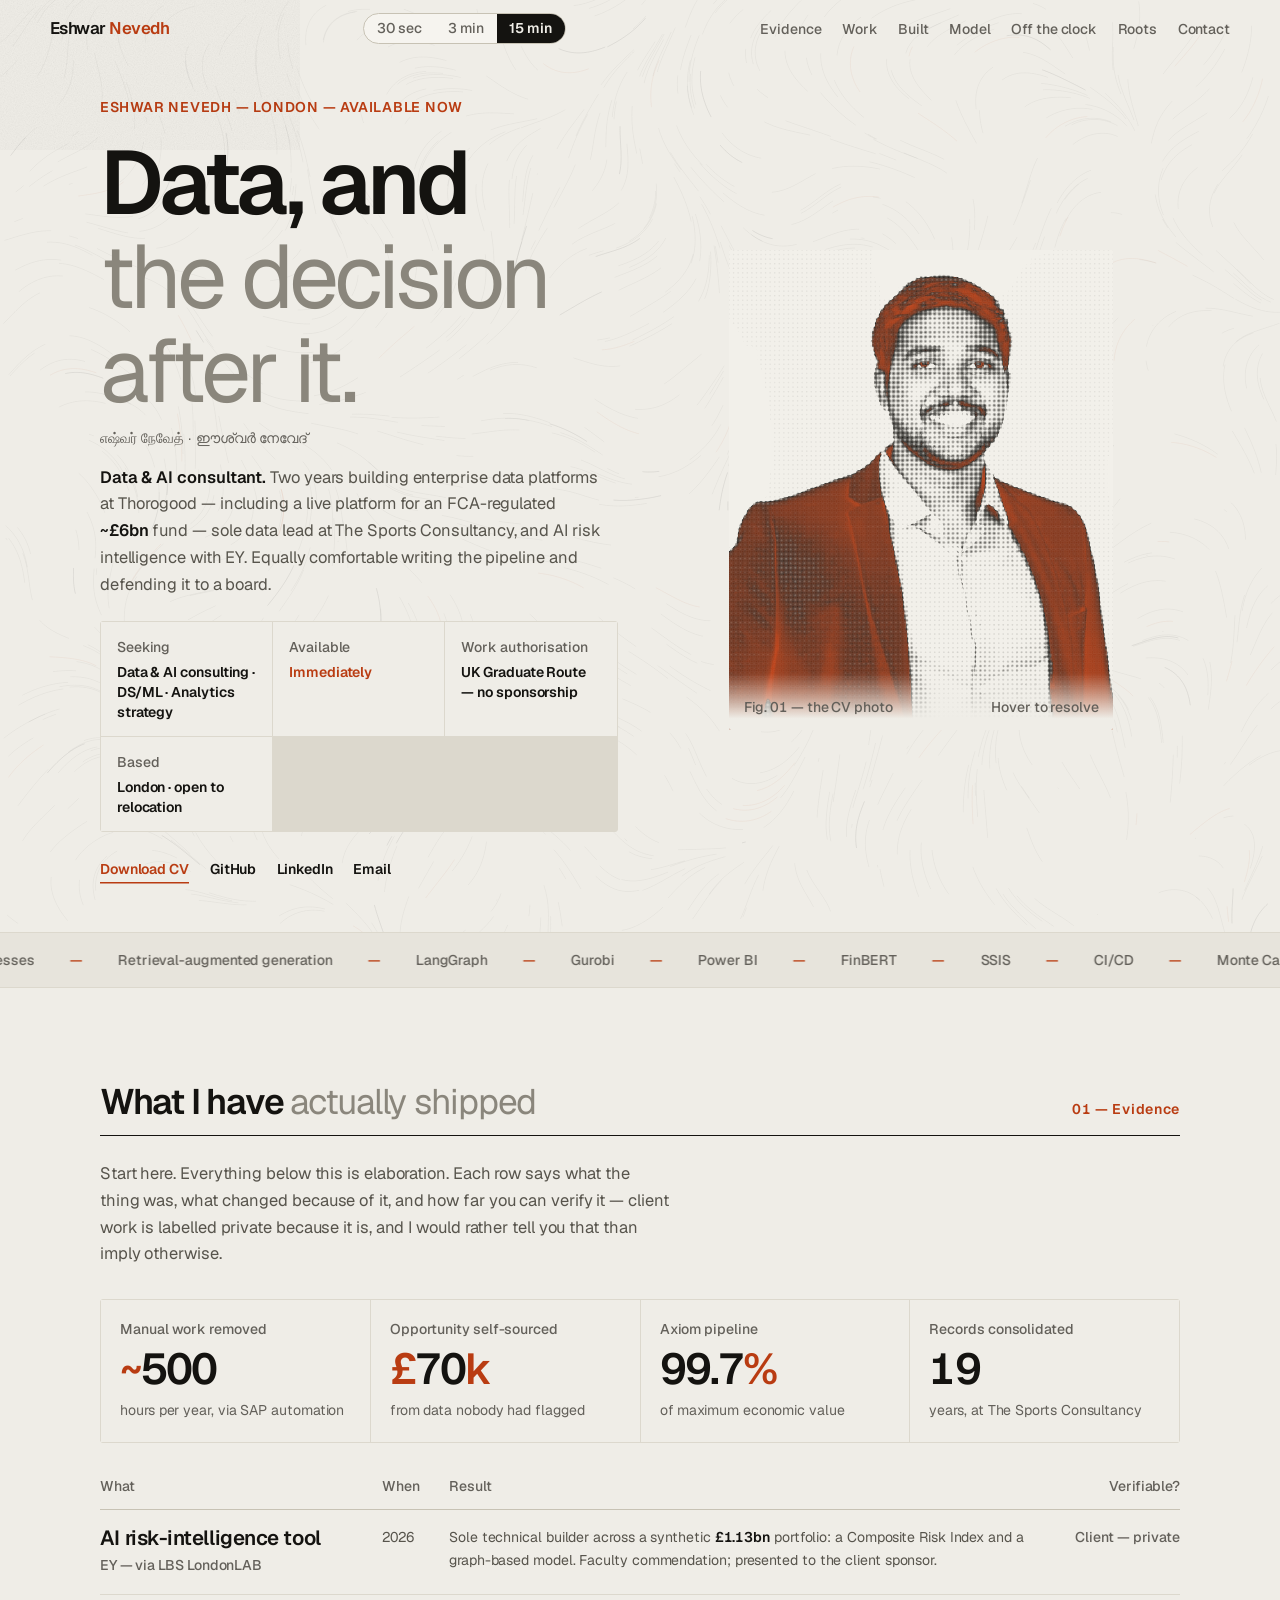
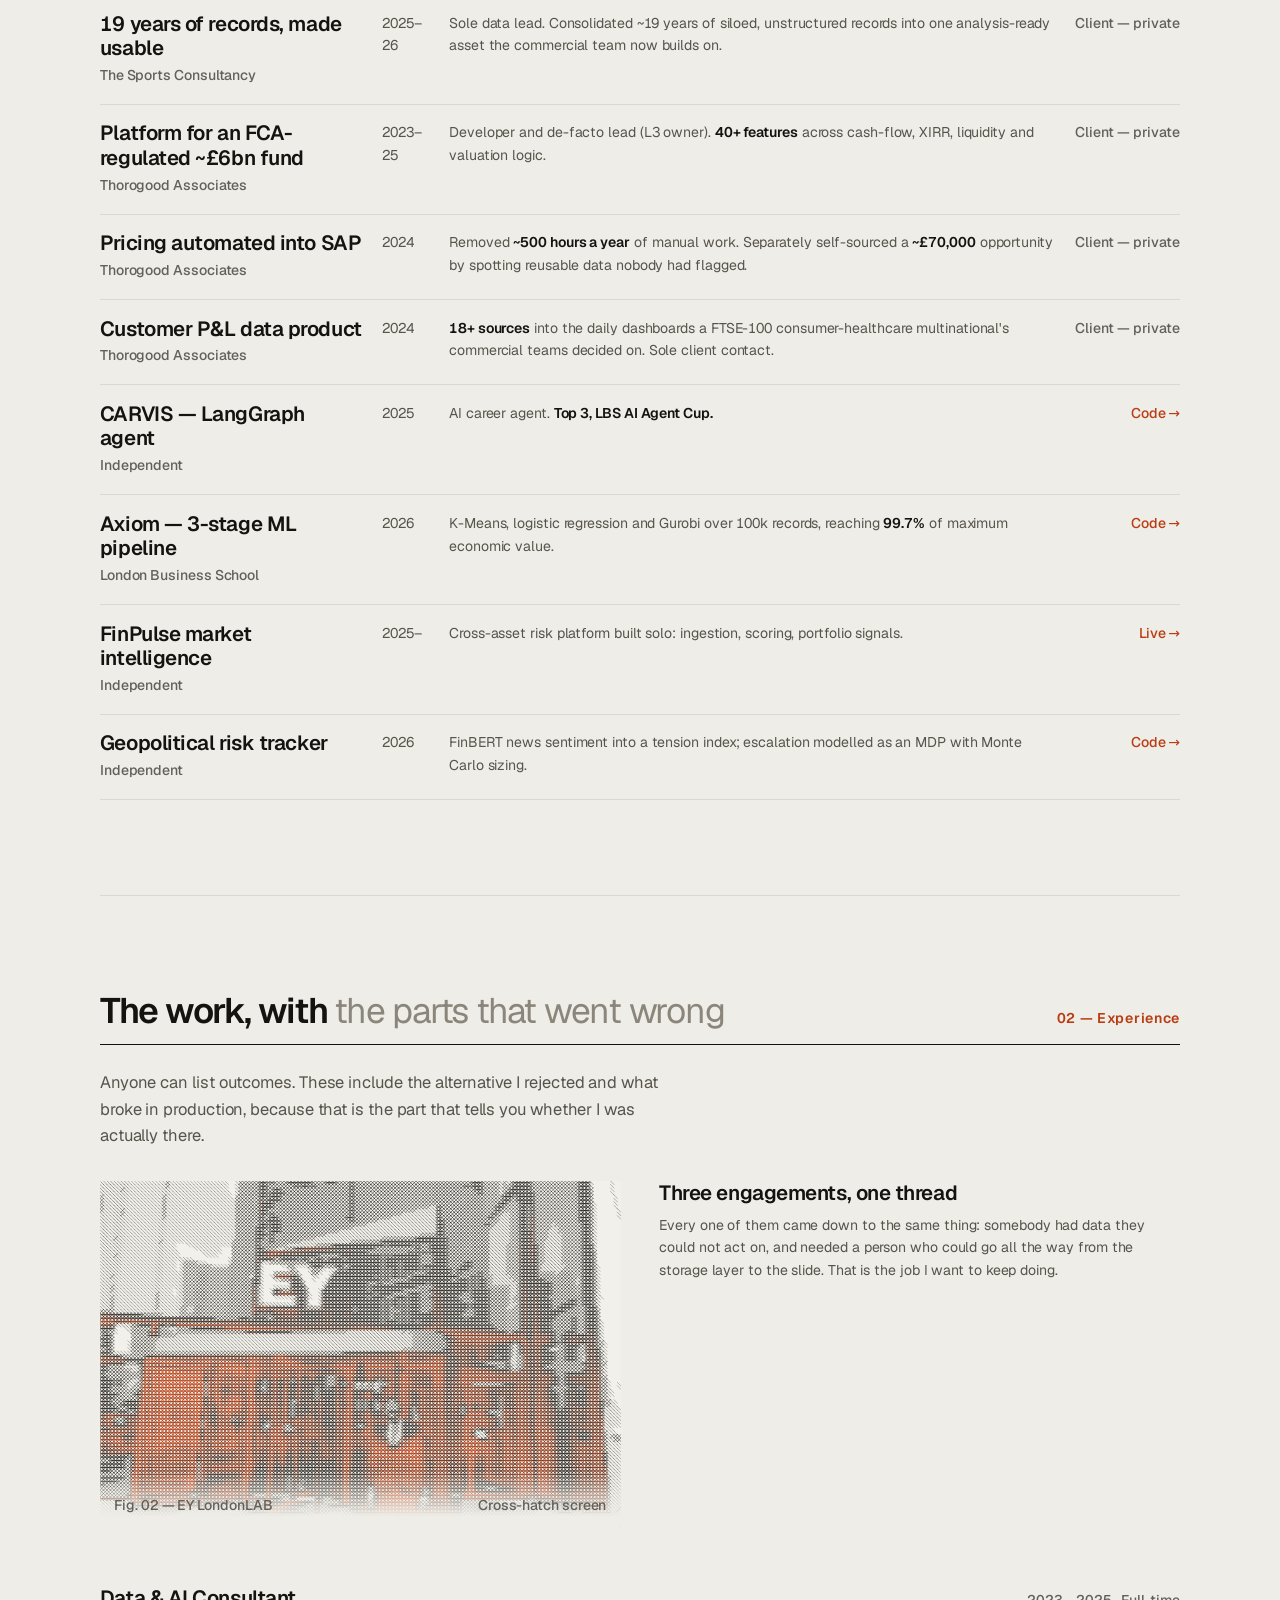
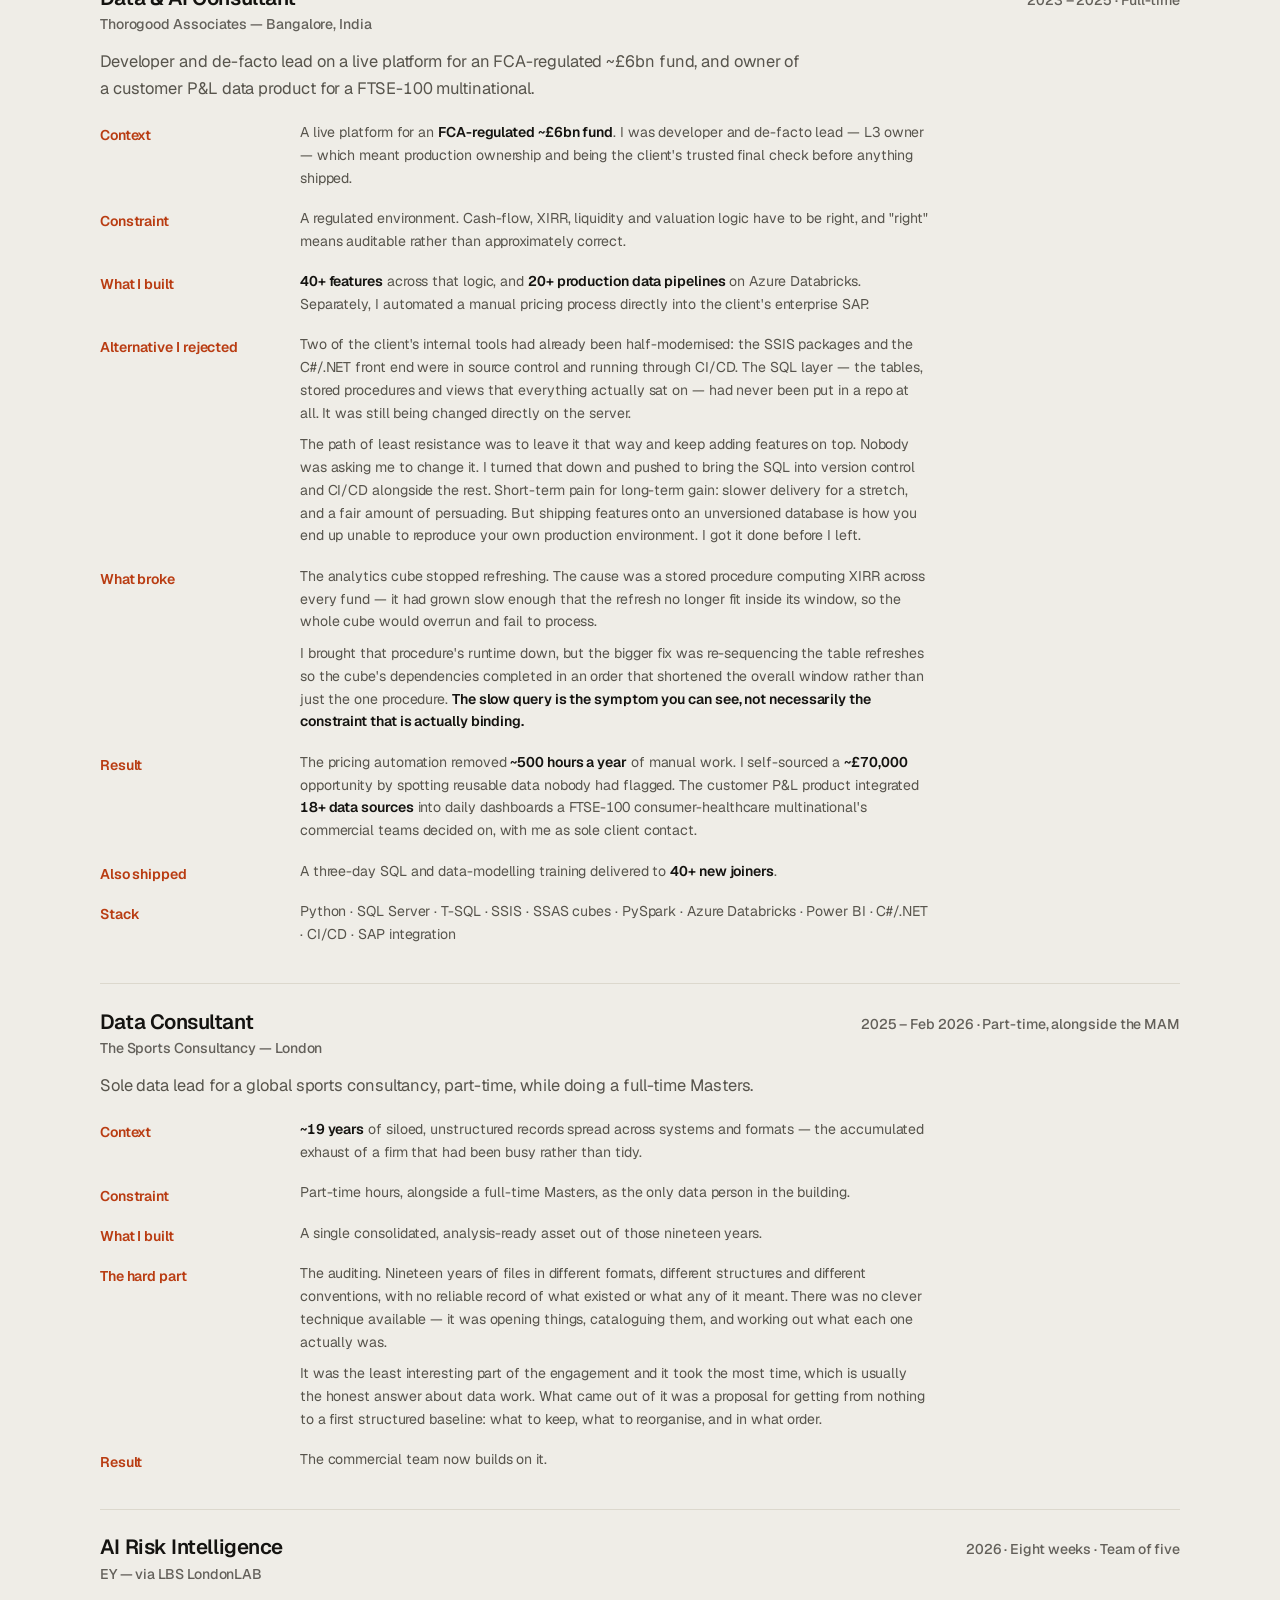
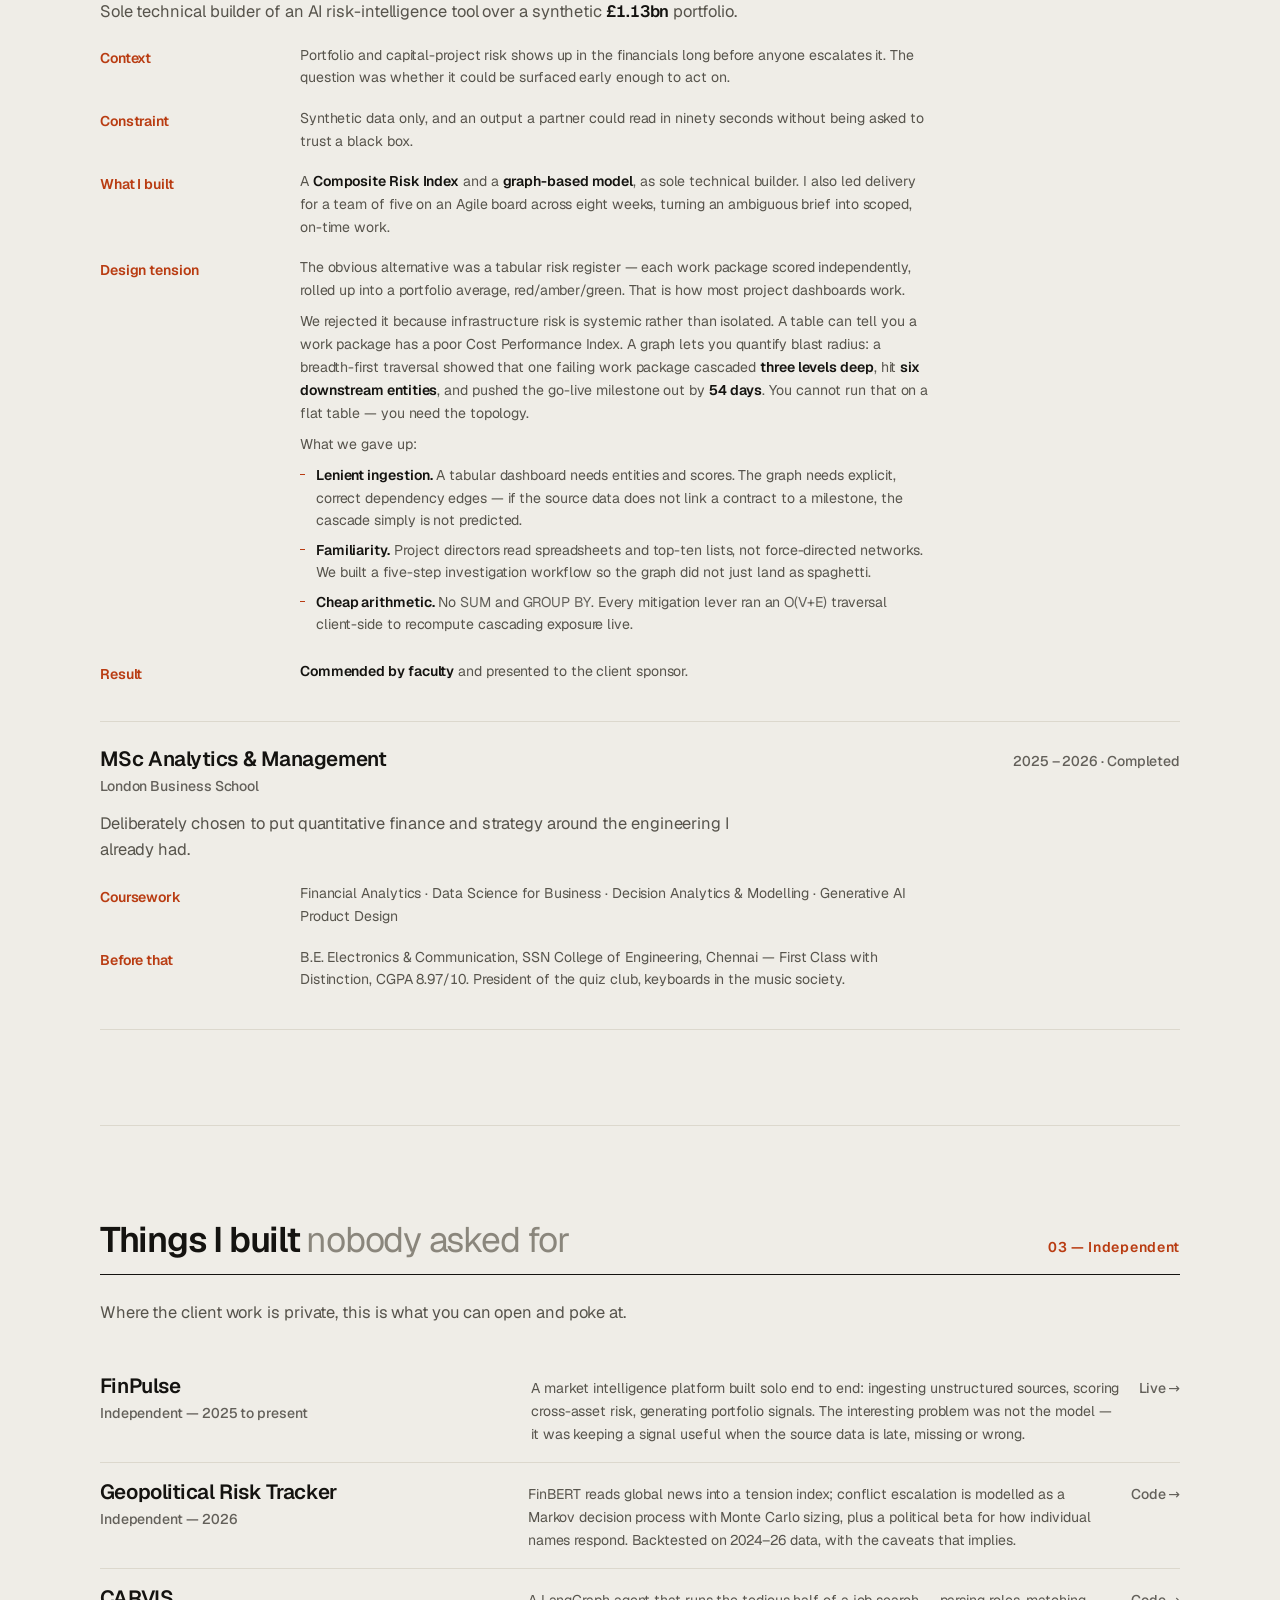
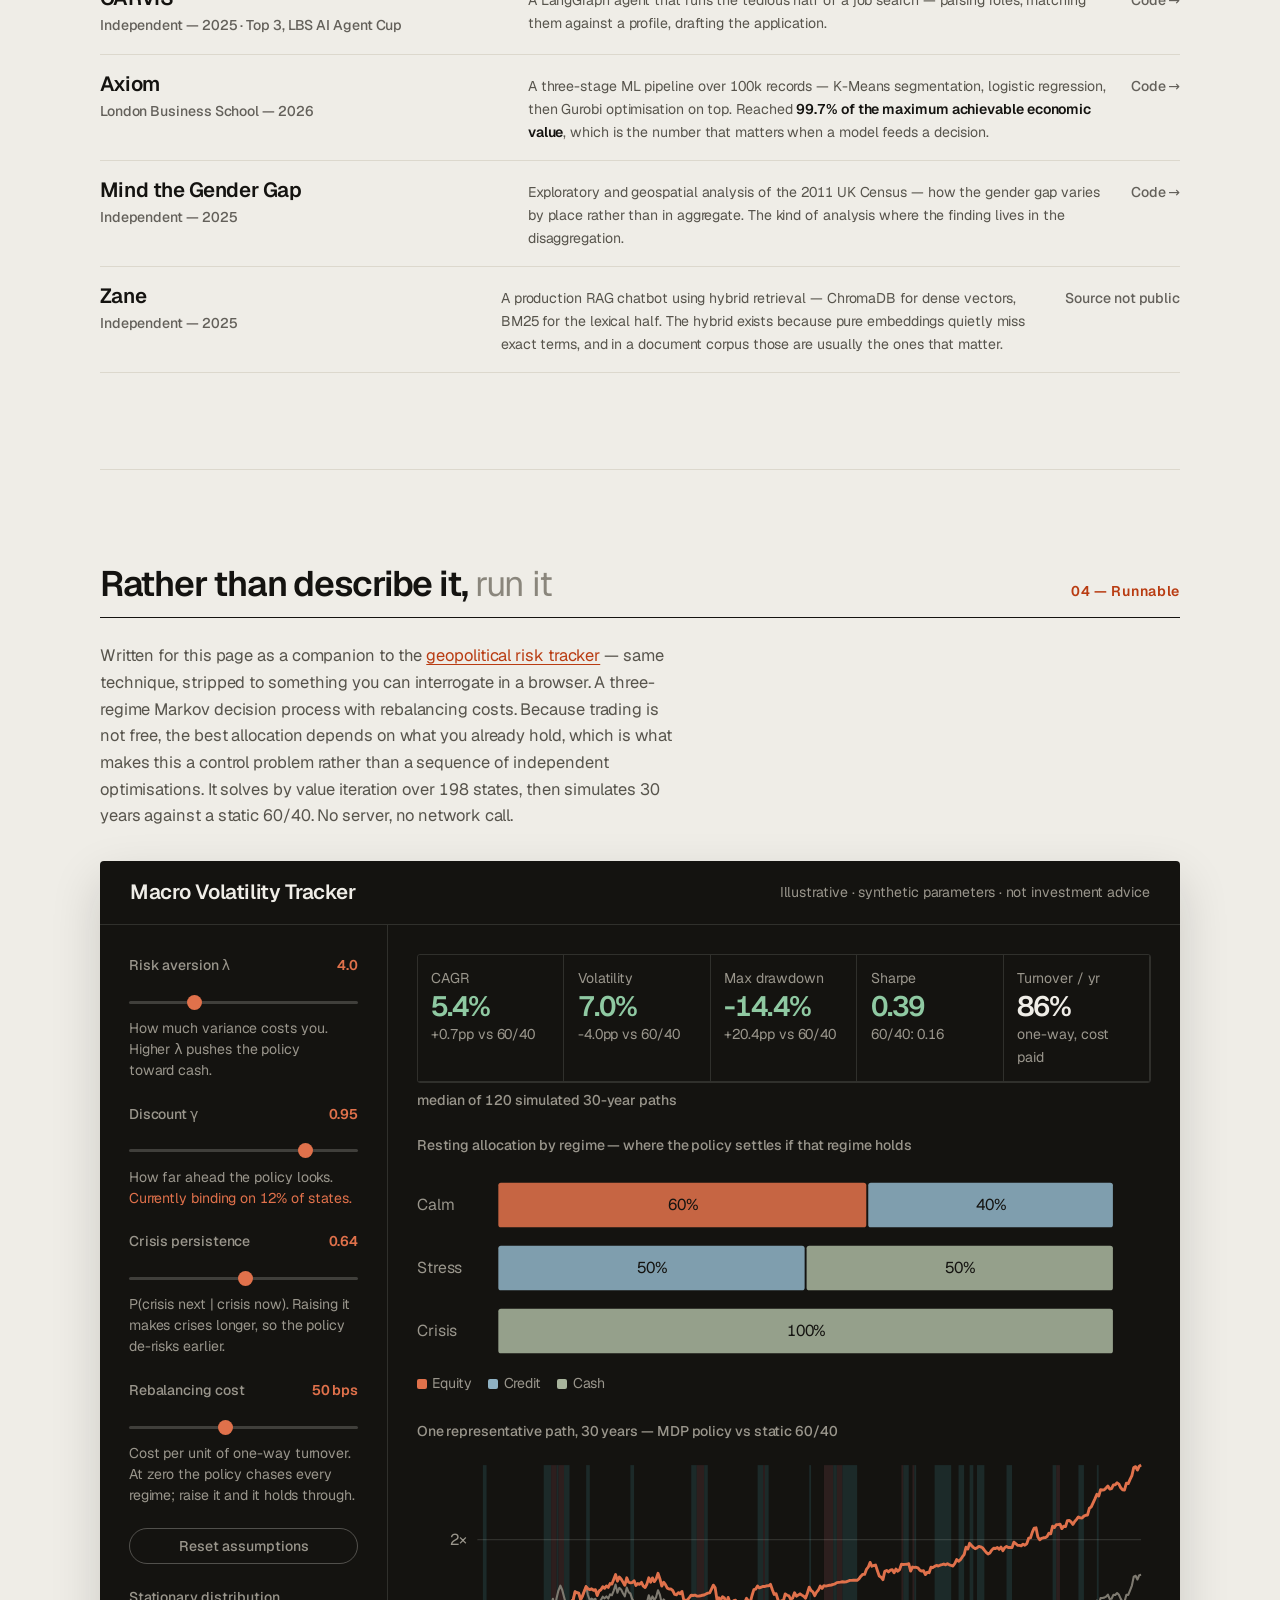
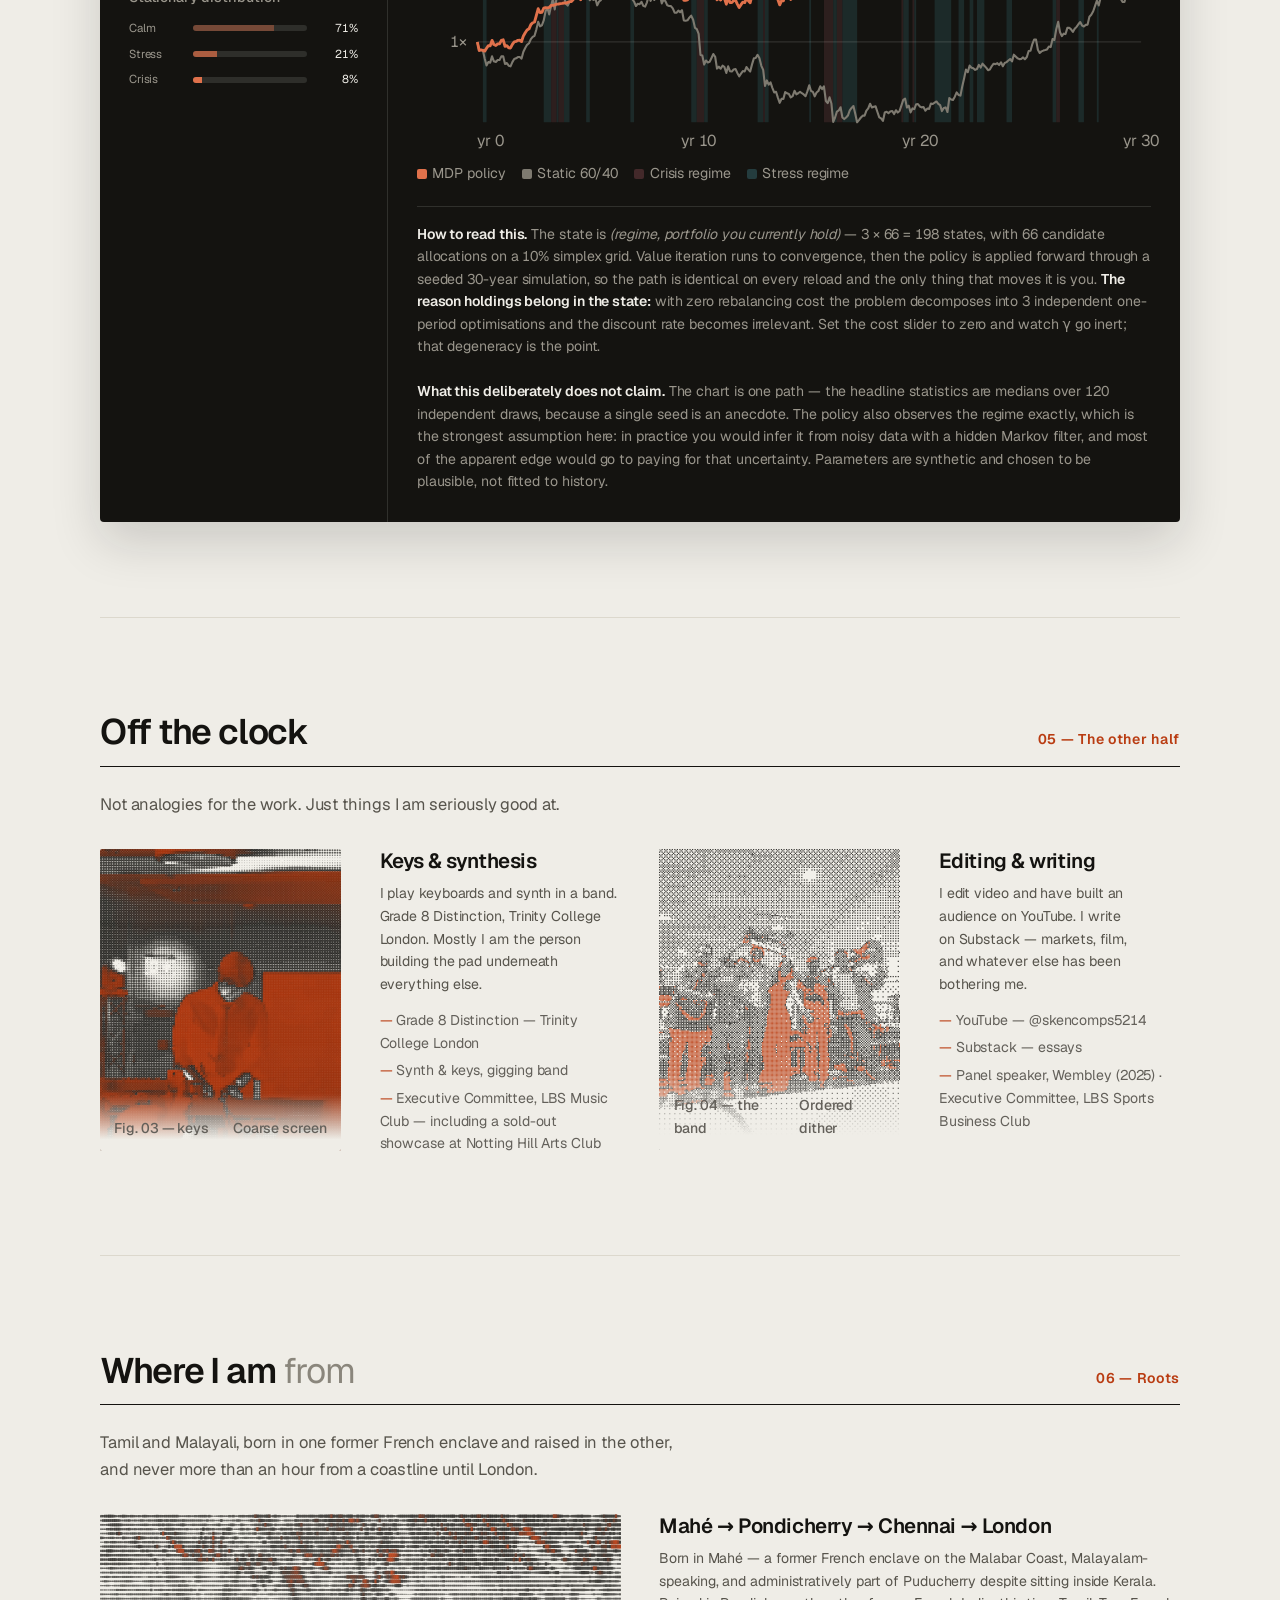
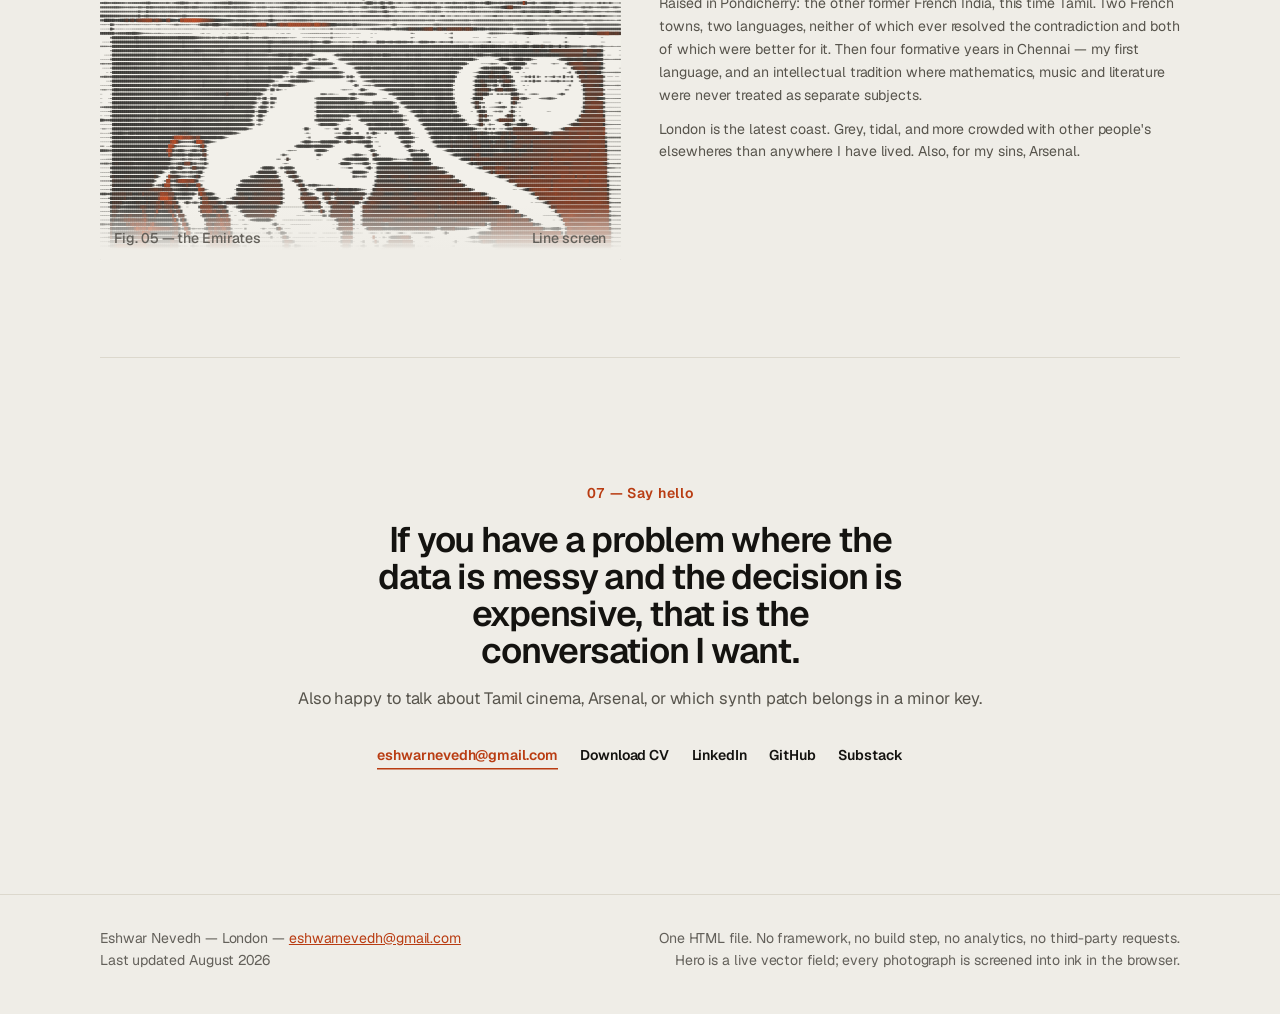
==== commit f84ddc5c: "Rebuild as a narrative site: Bone palette, halftone plates, flow-field hero Replaces the Monsoon tre" ====
--- a/index.html
+++ b/index.html
@@ -5,7 +5,7 @@
 <meta name="viewport" content="width=device-width, initial-scale=1.0"/>
 
 <title>Eshwar Nevedh — Data &amp; AI, Analytics, Strategy</title>
-<meta name="description" content="Data &amp; AI consultant. Two years building enterprise data platforms at Thorogood including a live platform for an FCA-regulated ~£6bn fund, sole data lead at The Sports Consultancy, AI risk intelligence at EY. MSc Analytics &amp; Management, London Business School. Available immediately, UK Graduate Route — no sponsorship required."/>
+<meta name="description" content="Data &amp; AI consultant. Two years building enterprise data platforms at Thorogood including a live platform for an FCA-regulated ~£6bn fund, sole data lead at The Sports Consultancy, AI risk intelligence at EY. MSc Analytics &amp; Management, London Business School. Available immediately, UK Graduate Route."/>
 <link rel="canonical" href="https://eshwar-nevedh-portfolio.vercel.app/"/>
 
 <meta property="og:type" content="profile"/>
@@ -24,566 +24,358 @@
 
 <link rel="icon" href="assets/favicon.ico" sizes="32x32"/>
 <link rel="apple-touch-icon" href="assets/apple-touch-icon.png"/>
-<meta name="theme-color" content="#E9EDEA"/>
-
-<link rel="preload" as="font" type="font/woff2" crossorigin href="assets/fonts/outfit-500-normal-latin.woff2"/>
-<link rel="preload" as="font" type="font/woff2" crossorigin href="assets/fonts/plus-jakarta-sans-400-normal-latin.woff2"/>
-<link rel="stylesheet" href="assets/fonts.css"/>
+<meta name="theme-color" content="#EFEDE7"/>
+
+<link rel="preload" as="font" type="font/woff2" crossorigin href="assets/fonts/geist-400-normal-latin.woff2"/>
+<link rel="preload" as="font" type="font/woff2" crossorigin href="assets/fonts/geist-600-normal-latin.woff2"/>
+<link rel="stylesheet" href="assets/fonts-geist.css"/>
 
 <script type="application/ld+json">
 {
-  "@context": "https://schema.org",
-  "@type": "Person",
-  "name": "Eshwar Nevedh",
-  "jobTitle": "Data & AI Consultant",
-  "email": "mailto:eshwarnevedh@gmail.com",
-  "url": "https://eshwar-nevedh-portfolio.vercel.app/",
-  "image": "https://eshwar-nevedh-portfolio.vercel.app/assets/og-card.jpg",
-  "description": "Data & AI consultant working across enterprise machine learning, agentic systems and analytics strategy.",
-  "address": { "@type": "PostalAddress", "addressLocality": "London", "addressCountry": "GB" },
-  "alumniOf": [
-    { "@type": "CollegeOrUniversity", "name": "London Business School" },
-    { "@type": "CollegeOrUniversity", "name": "SSN College of Engineering" }
-  ],
-  "knowsAbout": ["Machine Learning","Data Engineering","Generative AI","Retrieval Augmented Generation","Analytics Strategy","Quantitative Finance"],
-  "sameAs": [
-    "https://in.linkedin.com/in/eshwar-nevedh-41b697196",
-    "https://eshwarnevedh.substack.com/",
-    "https://github.com/sken2002",
-    "https://www.youtube.com/@skencomps5214"
-  ]
+  "@context":"https://schema.org","@type":"Person","name":"Eshwar Nevedh",
+  "jobTitle":"Data & AI Consultant","email":"mailto:eshwarnevedh@gmail.com",
+  "url":"https://eshwar-nevedh-portfolio.vercel.app/",
+  "image":"https://eshwar-nevedh-portfolio.vercel.app/assets/og-card.jpg",
+  "description":"Data & AI consultant working across enterprise machine learning, agentic systems and analytics strategy.",
+  "address":{"@type":"PostalAddress","addressLocality":"London","addressCountry":"GB"},
+  "alumniOf":[{"@type":"CollegeOrUniversity","name":"London Business School"},
+              {"@type":"CollegeOrUniversity","name":"SSN College of Engineering"}],
+  "knowsAbout":["Machine Learning","Data Engineering","Generative AI","Retrieval Augmented Generation","Analytics Strategy","Quantitative Finance"],
+  "sameAs":["https://in.linkedin.com/in/eshwar-nevedh-41b697196","https://eshwarnevedh.substack.com/",
+            "https://github.com/sken2002","https://www.youtube.com/@skencomps5214"]
 }
 </script>
 
 <style>
-/* ═══════════════ MONSOON ═══════════════
-   Pale grey-green paper, deep petrol, burnt coral.
-   Type: Outfit (display) / Plus Jakarta Sans (text) / JetBrains Mono (labels).
-   Layout is fluid by default — clamp() and auto-fit carry the weight;
-   media queries only handle genuine mode changes (nav, print).
-   ═══════════════════════════════════════ */
+/* ══════════ BONE ══════════
+   Warm paper, near-black ink, one oxide red. One typeface, four sizes.
+   Hierarchy from weight and colour. One motion idea, everywhere.        */
 :root{
-  /* surfaces */
-  --paper:#E9EDEA; --card:#F4F7F5; --card-hi:#FDFEFE; --sunken:#DEE6E2;
-  --deep:#082628; --deep-2:#0E3335;
-
-  /* ink */
-  --ink:#0B2E30; --ink-2:#40595B; --ink-3:#55696B;
-  --on-deep:#E4EAE7; --on-deep-2:#9DB3B1;
-
-  /* accents */
-  --petrol:#0B5D5E; --petrol-d:#074647; --petrol-l:#4E9C9C;
-  --coral:#A8401F;         /* AA-safe on paper at any size */
-  --coral-br:#C1502E;      /* large text + decorative fills only */
-  --coral-l:#E8825C;       /* on dark only — AA at small sizes over --deep-2 */
-
-  /* lines */
-  --line:#C9D5D1; --line-2:#AEC0BC; --line-deep:rgba(228,234,231,.14);
-
-  /* type */
-  --display:'Outfit',system-ui,sans-serif;
-  --sans:'Plus Jakarta Sans',system-ui,-apple-system,sans-serif;
-  --mono:'JetBrains Mono',ui-monospace,SFMono-Regular,Consolas,monospace;
-  --indic:'Nirmala UI','Noto Sans Tamil','Noto Sans Malayalam',Latha,Kartika,sans-serif;
-
-  /* fluid type scale */
-  --t--1:clamp(.78rem,.755rem + .12vw,.86rem);
-  --t-0: clamp(1rem,.965rem + .18vw,1.11rem);
-  --t-1: clamp(1.14rem,1.08rem + .3vw,1.34rem);
-  --t-2: clamp(1.35rem,1.22rem + .62vw,1.8rem);
-  --t-3: clamp(1.6rem,1.36rem + 1.2vw,2.45rem);
-  --t-4: clamp(1.95rem,1.5rem + 2.2vw,3.4rem);
-  --t-5: clamp(2.4rem,1.5rem + 4.4vw,4.9rem);
-  --micro:clamp(.7rem,.685rem + .07vw,.76rem);
-
-  /* fluid space */
-  --pad:clamp(1.25rem,.5rem + 3.4vw,5rem);
-  --gap:clamp(1rem,.72rem + 1.2vw,1.75rem);
-  --sect:clamp(3.5rem,1.9rem + 6.2vw,7.5rem);
-  --rad:14px;
-
-  --ease:cubic-bezier(.22,1,.36,1);
-  --maxw:1220px;
-
-  /* chart palette — the model panel is dark */
-  --ch-eq:#E0714B; --ch-cr:#5FA8B5; --ch-ca:#A3B8A5;
-  --ch-grid:rgba(228,234,231,.13); --ch-text:#8FA6A5;
-  --ch-static:#7E9391;
+  --bone:#EFEDE7; --bone2:#E7E4DC; --card:#F6F4EF;
+  --ink:#141310; --ink2:#57544C; --ink3:#63605A;   /* 5.2:1 on bone, 4.8:1 on bone2 */
+  --ink-soft:#8A867C;                              /* large display text only (3:1) */
+  --line:#DCD8CD; --line2:#C7C2B4;
+  --oxide:#B93C12; --oxide-l:#E0714B;
+  --on-ink:#EFEDE7; --on-ink2:#9A968C;
+
+  --sans:'Geist',system-ui,-apple-system,'Segoe UI',sans-serif;
+  --indic:'Nirmala UI','Noto Sans Tamil','Noto Sans Malayalam',Latha,sans-serif;
+
+  --t-display:clamp(2.5rem,1.2rem + 5.6vw,5.6rem);
+  --t-h2:clamp(1.5rem,1.25rem + 1.2vw,2.35rem);
+  --t-h3:clamp(1.05rem,.98rem + .38vw,1.32rem);
+  --t-body:clamp(.95rem,.93rem + .14vw,1.03rem);
+  --t-small:clamp(.82rem,.8rem + .1vw,.88rem);
+
+  --pad:clamp(1.25rem,.4rem + 3.4vw,5rem);
+  --sect:clamp(3.2rem,1.8rem + 5.2vw,6rem);
+  --maxw:1180px;
+  --e:cubic-bezier(.16,1,.3,1);
+
+  --ch-eq:#E0714B; --ch-cr:#8FB2C4; --ch-ca:#A8B49C;
+  --ch-grid:rgba(239,237,231,.13); --ch-text:#9A968C; --ch-static:#7E7A70;
 }
-
 *,*::before,*::after{box-sizing:border-box;margin:0;padding:0}
-html{scroll-behavior:smooth;-webkit-text-size-adjust:100%;background:var(--paper)}
-body{background:var(--paper);color:var(--ink);font-family:var(--sans);
-  font-size:var(--t-0);line-height:1.68;overflow-x:hidden;
-  font-synthesis-weight:none;text-rendering:optimizeLegibility;
-  -webkit-font-smoothing:antialiased}
+html{scroll-behavior:smooth;-webkit-text-size-adjust:100%;background:var(--bone)}
+body{background:var(--bone);color:var(--ink);font-family:var(--sans);font-size:var(--t-body);
+  font-weight:400;line-height:1.62;letter-spacing:-.005em;overflow-x:hidden;
+  -webkit-font-smoothing:antialiased;font-variant-numeric:tabular-nums}
 img{max-width:100%;display:block}
 a{color:inherit}
-::selection{background:var(--petrol);color:#fff}
-:focus-visible{outline:2px solid var(--petrol);outline-offset:3px;border-radius:4px}
-
-.skip{position:absolute;left:-9999px;top:0;z-index:300;background:var(--petrol);color:#fff;
-  padding:.8rem 1.4rem;font-family:var(--mono);font-size:var(--micro);text-decoration:none;border-radius:0 0 8px 0}
+::selection{background:var(--oxide);color:#fff}
+:focus-visible{outline:2px solid var(--oxide);outline-offset:3px;border-radius:2px}
+
+h1,h2,h3{font-weight:600;color:var(--ink);letter-spacing:-.035em;line-height:1.05}
+h1{font-size:var(--t-display);letter-spacing:-.045em;text-wrap:balance}
+h1 em{font-style:normal;font-weight:400;color:var(--ink-soft)}
+h2{font-size:var(--t-h2)}
+h2 em{font-style:normal;font-weight:400;color:var(--ink-soft)}
+h3{font-size:var(--t-h3);letter-spacing:-.022em;line-height:1.2}
+p{text-wrap:pretty}
+b,strong{font-weight:600;color:var(--ink)}
+.num{font-weight:600;color:var(--ink)}
+.meta{font-size:var(--t-small);font-weight:500;color:var(--ink3)}
+.lede{color:var(--ink2);max-width:46ch}
+
+.skip{position:absolute;left:-9999px;top:0;z-index:300;background:var(--oxide);color:#fff;
+  padding:.8rem 1.4rem;font-size:var(--t-small);font-weight:600;text-decoration:none}
 .skip:focus{left:0;top:0}
 
-/* ── DEPTH TIERS ── */
-html[data-depth="scan"] .t-brief,
-html[data-depth="scan"] .t-deep,
+html[data-depth="scan"] .t-brief,html[data-depth="scan"] .t-deep,
 html[data-depth="brief"] .t-deep{display:none!important}
-html[data-depth="brief"] .t-scan,
-html[data-depth="deep"] .t-scan{display:none!important}
-
-/* ── INTRO ── */
-#intro{display:none}
-html.intro #intro{display:grid;position:fixed;inset:0;z-index:400;place-items:center;
-  background:var(--deep);animation:introOut .5s var(--ease) .85s forwards}
-html.intro #intro span{font-family:var(--display);font-weight:500;font-size:var(--t-3);
-  letter-spacing:-.02em;color:var(--on-deep);
-  clip-path:inset(0 100% 0 0);animation:introWipe .8s var(--ease) .1s forwards}
-html.intro #intro::after{content:'';position:absolute;left:0;right:0;bottom:0;height:2px;
-  background:var(--coral-l);transform-origin:left;transform:scaleX(0);
-  animation:introBar .85s var(--ease) forwards}
-html.intro main,html.intro nav{animation:introLift .7s var(--ease) .9s backwards}
-@keyframes introWipe{to{clip-path:inset(0 0 0 0)}}
-@keyframes introBar{to{transform:scaleX(1)}}
-@keyframes introOut{to{opacity:0;visibility:hidden}}
-@keyframes introLift{from{opacity:0;transform:translateY(14px)}}
+
+#grain{position:fixed;inset:0;z-index:60;pointer-events:none;opacity:.32;mix-blend-mode:multiply}
+
+/* ── MOTION: one idea ── */
+@keyframes unmask{from{clip-path:inset(105% 0 -12% 0);transform:translateY(.4em)}
+                  to{clip-path:inset(-30% 0 -12% 0);transform:none}}
+html.sda .rv{animation-name:unmask;animation-fill-mode:both;animation-timing-function:var(--e);
+  animation-duration:auto;animation-timeline:view();animation-range:entry 5% cover 28%}
+html.io .rv{clip-path:inset(105% 0 -12% 0);transform:translateY(.4em);
+  transition:clip-path .9s var(--e),transform .9s var(--e)}
+html.io .rv.in{clip-path:inset(-30% 0 -12% 0);transform:none}
+::view-transition-old(root),::view-transition-new(root){animation-duration:.3s}
+
+.u{text-decoration:none;color:inherit;background-image:linear-gradient(currentColor,currentColor);
+  background-size:0% 1.5px;background-repeat:no-repeat;background-position:0 100%;padding-bottom:3px;
+  transition:background-size .5s var(--e),color .35s var(--e)}
+.u:hover{background-size:100% 1.5px;color:var(--oxide)}
+.u.on{color:var(--oxide);background-size:100% 1.5px}
+
+.wrap{max-width:var(--maxw);margin:0 auto;padding:0 var(--pad);position:relative;z-index:2}
 
 /* ── NAV ── */
-nav{position:fixed;top:0;left:0;right:0;z-index:100;padding:.85rem var(--pad);
-  display:flex;justify-content:space-between;align-items:center;gap:1.25rem;
-  border-bottom:1px solid transparent;transition:background .45s var(--ease),border-color .45s,backdrop-filter .45s}
-nav.scrolled{background:color-mix(in srgb,var(--paper) 88%,transparent);
-  border-bottom-color:var(--line);backdrop-filter:blur(14px) saturate(1.4)}
-.logo{font-family:var(--display);font-size:var(--t-1);font-weight:600;text-decoration:none;
-  letter-spacing:-.02em;white-space:nowrap;color:var(--ink)}
-.logo span{color:var(--petrol)}
-.nav-links{display:flex;gap:clamp(.85rem,1.7vw,1.9rem);list-style:none}
-.nav-links a{font-family:var(--mono);font-size:var(--micro);letter-spacing:.06em;
-  text-transform:uppercase;color:var(--ink-3);text-decoration:none;transition:color .3s;
-  position:relative;padding-block:2px;white-space:nowrap}
-.nav-links a::after{content:'';position:absolute;left:0;right:0;bottom:0;height:1px;
-  background:var(--petrol);transform:scaleX(0);transform-origin:right;transition:transform .35s var(--ease)}
-.nav-links a:hover{color:var(--petrol)}
-.nav-links a:hover::after{transform:scaleX(1);transform-origin:left}
-
-.depth{display:flex;align-items:center;gap:.55rem}
-.depth-lab{font-family:var(--mono);font-size:.7rem;letter-spacing:.1em;text-transform:uppercase;
-  color:var(--ink-3);white-space:nowrap}
-@media(max-width:72rem){.depth-lab{display:none}}
-.depth-seg{display:flex;border:1px solid var(--line-2);border-radius:30px;overflow:hidden;background:var(--card)}
-.depth-seg button{font-family:var(--mono);font-size:.7rem;letter-spacing:.04em;text-transform:uppercase;
-  background:none;border:none;color:var(--ink-3);padding:.42rem .8rem;cursor:pointer;white-space:nowrap;
-  transition:background .3s var(--ease),color .3s}
-.depth-seg button:hover{color:var(--petrol)}
-.depth-seg button[aria-pressed="true"]{background:var(--petrol);color:#fff;font-weight:600}
-.nav-toggle{display:none;background:var(--card);border:1px solid var(--line-2);border-radius:9px;
-  color:var(--ink);padding:.45rem .7rem;cursor:pointer;font-family:var(--mono);font-size:.72rem}
-
-/* ── DRAFT BANNER ── */
-#draftbar{position:fixed;bottom:0;left:0;right:0;z-index:120;background:#FBEEE7;
-  border-top:2px solid var(--coral);padding:.7rem var(--pad);display:none;
-  font-family:var(--mono);font-size:var(--micro);color:#5C2A16;
-  align-items:center;justify-content:space-between;gap:1rem;flex-wrap:wrap}
-#draftbar.on{display:flex}
-#draftbar b{color:var(--coral)}
-#draftbar button{background:none;border:1px solid var(--coral);color:var(--coral);border-radius:20px;
-  padding:.28rem .9rem;font-family:inherit;font-size:inherit;cursor:pointer}
-.dr{border-bottom:1px dashed var(--coral);color:var(--coral)}
-.dr::after{content:'▲';font-size:.55em;vertical-align:super;margin-left:.15em}
+nav{position:fixed;top:0;left:0;right:0;z-index:100;padding:.8rem var(--pad);
+  display:flex;justify-content:space-between;align-items:center;gap:1.2rem;
+  border-bottom:1px solid transparent;transition:background .45s var(--e),border-color .45s}
+nav.scrolled{background:color-mix(in srgb,var(--bone) 90%,transparent);
+  border-bottom-color:var(--line);backdrop-filter:blur(14px)}
+.logo{font-weight:600;font-size:1.05rem;letter-spacing:-.03em;text-decoration:none;white-space:nowrap}
+.logo span{color:var(--oxide)}
+.nav-links{display:flex;gap:clamp(.8rem,1.6vw,1.7rem);list-style:none}
+.nav-links a{font-size:var(--t-small);font-weight:500;color:var(--ink3);text-decoration:none;
+  white-space:nowrap;transition:color .3s}
+.nav-links a:hover{color:var(--oxide)}
+.depth{display:flex;align-items:center;gap:.5rem}
+.depth-seg{display:flex;border:1px solid var(--line2);border-radius:40px;overflow:hidden;background:var(--card)}
+.depth-seg button{font-family:inherit;font-size:var(--t-small);font-weight:500;background:none;
+  border:none;color:var(--ink3);padding:.35rem .8rem;cursor:pointer;white-space:nowrap;
+  transition:background .3s var(--e),color .3s}
+.depth-seg button:hover{color:var(--oxide)}
+.depth-seg button[aria-pressed="true"]{background:var(--ink);color:var(--on-ink);font-weight:600}
+.nav-toggle{display:none;background:var(--card);border:1px solid var(--line2);border-radius:8px;
+  color:var(--ink);padding:.4rem .7rem;cursor:pointer;font-family:inherit;font-size:var(--t-small);font-weight:500}
+
+/* ── CHAPTERS ── */
+.chapter{padding:var(--sect) 0;border-top:1px solid var(--line)}
+.chead{display:flex;justify-content:space-between;align-items:baseline;gap:1rem;flex-wrap:wrap;
+  margin-bottom:1.5rem;padding-bottom:.9rem;border-bottom:1.5px solid var(--ink)}
+.cno{font-size:var(--t-small);font-weight:600;color:var(--oxide);letter-spacing:.05em}
+.cnote{color:var(--ink2);max-width:52ch;margin-bottom:2rem}
 
 /* ── HERO ── */
-#hero{position:relative;min-height:100svh;display:flex;align-items:center;overflow:hidden;
-  padding:clamp(6rem,14vh,9rem) 0 var(--sect)}
-#hc{position:absolute;inset:0;width:100%;height:100%;pointer-events:none;opacity:.85}
-.hero-inner{position:relative;z-index:2;max-width:var(--maxw);margin:0 auto;padding:0 var(--pad);width:100%}
-.hero-layout{display:flex;align-items:center;justify-content:space-between;
-  gap:clamp(2rem,5vw,4.5rem);flex-wrap:wrap}
-.hero-text{flex:1 1 min(100%,30rem);min-width:0}
-
-.hero-eyebrow{font-family:var(--mono);font-size:var(--micro);letter-spacing:.12em;
-  text-transform:uppercase;color:var(--petrol);margin-bottom:1.1rem}
-h1.hero-h{font-family:var(--display);font-size:var(--t-5);font-weight:500;
-  line-height:1.02;letter-spacing:-.035em;margin-bottom:1.1rem;text-wrap:balance}
-h1.hero-h em{font-style:normal;color:var(--petrol);display:block;font-weight:300}
-.name-native{display:block;font-size:clamp(.85rem,.8rem + .2vw,1rem);font-weight:400;
-  color:var(--ink-3);letter-spacing:.04em;margin-top:1rem;font-family:var(--indic)}
-.hero-sub{color:var(--ink-2);max-width:34rem;margin-bottom:1.9rem;text-wrap:pretty}
-.hero-sub strong{color:var(--ink);font-weight:600}
-
-.facts{display:grid;grid-template-columns:repeat(auto-fit,minmax(min(100%,10rem),1fr));
-  gap:1px;background:var(--line);border:1px solid var(--line);border-radius:var(--rad);
-  overflow:hidden;margin-bottom:1.9rem;max-width:40rem}
-.fact{background:var(--card);padding:.85rem 1.05rem}
-.fact dt{font-family:var(--mono);font-size:.7rem;letter-spacing:.1em;text-transform:uppercase;
-  color:var(--ink-3);margin-bottom:.3rem}
-.fact dd{font-size:var(--t--1);line-height:1.45;color:var(--ink);font-weight:500}
-.fact dd .ok{color:var(--petrol);font-weight:600}
-
-.hero-ctas{display:flex;gap:.75rem;flex-wrap:wrap}
-.btn-p,.btn-s{padding:.8rem 1.7rem;font-family:var(--mono);font-size:var(--micro);
-  letter-spacing:.08em;text-transform:uppercase;text-decoration:none;border-radius:40px;
-  display:inline-block;transition:transform .35s var(--ease),background .3s,border-color .3s,box-shadow .35s}
-.btn-p{background:var(--petrol);color:#fff;border:1px solid var(--petrol);font-weight:600}
-.btn-p:hover{background:var(--petrol-d);transform:translateY(-2px);box-shadow:0 8px 20px rgba(11,93,94,.24)}
-.btn-s{background:transparent;color:var(--ink);border:1px solid var(--line-2)}
-.btn-s:hover{border-color:var(--petrol);color:var(--petrol);transform:translateY(-2px)}
-
-/* card stack */
-.hero-img-wrap{position:relative;width:clamp(15rem,26vw,21rem);aspect-ratio:34/42;
-  flex:0 1 auto;perspective:1200px;margin-inline:auto}
-.card-stack{position:relative;width:100%;height:100%;border:none;padding:0;background:none;
-  cursor:pointer;display:block}
-.card-stack picture{position:absolute;inset:0;display:block;transform-origin:bottom center;
-  transition:transform .65s var(--ease),filter .65s var(--ease)}
-.card-stack img{width:100%;height:100%;object-fit:cover;border-radius:var(--rad);
-  border:1px solid var(--line-2);box-shadow:0 10px 26px rgba(11,46,48,.16);
-  transition:box-shadow .6s var(--ease)}
-.card-stack picture:nth-child(1){transform:rotate(-2deg);z-index:5}
-.card-stack picture:nth-child(2){transform:rotate(1.5deg) translateY(2px);z-index:4;filter:saturate(.9) brightness(.97)}
-.card-stack picture:nth-child(3){transform:rotate(-1deg) translateY(4px);z-index:3;filter:saturate(.8) brightness(.94)}
-.card-stack picture:nth-child(4){transform:rotate(2.5deg) translateY(6px);z-index:2;filter:saturate(.7) brightness(.91)}
-.card-stack picture:nth-child(5){transform:rotate(-1.5deg) translateY(8px);z-index:1;filter:saturate(.6) brightness(.88)}
-.card-stack:hover picture:nth-child(1),.card-stack.fan picture:nth-child(1){transform:rotate(-19deg) translateX(-32%) translateY(-3%)}
-.card-stack:hover picture:nth-child(2),.card-stack.fan picture:nth-child(2){transform:rotate(-9.5deg) translateX(-15%) translateY(-1.5%)}
-.card-stack:hover picture:nth-child(3),.card-stack.fan picture:nth-child(3){transform:rotate(0deg)}
-.card-stack:hover picture:nth-child(4),.card-stack.fan picture:nth-child(4){transform:rotate(9.5deg) translateX(15%) translateY(-1.5%)}
-.card-stack:hover picture:nth-child(5),.card-stack.fan picture:nth-child(5){transform:rotate(19deg) translateX(32%) translateY(-3%)}
-.card-stack picture:hover,.card-stack picture.up{z-index:10;filter:none}
-.card-stack picture:hover img,.card-stack picture.up img{box-shadow:0 20px 42px rgba(11,46,48,.3)}
-.card-stack:hover picture:hover,.card-stack.fan picture.up{translate:0 -7%;scale:1.06}
-.stack-hint{font-family:var(--mono);font-size:.7rem;letter-spacing:.07em;text-transform:uppercase;
-  color:var(--ink-3);text-align:center;margin-top:1rem}
-
-/* ── SHARED ── */
-section{position:relative}
-.inner{max-width:var(--maxw);margin:0 auto;padding:0 var(--pad)}
-.s-label{font-family:var(--mono);font-size:var(--micro);letter-spacing:.14em;text-transform:uppercase;
-  color:var(--petrol);margin-bottom:.9rem;display:flex;align-items:center;gap:.7rem}
-.s-label::before{content:'';width:22px;height:1px;background:var(--petrol);flex-shrink:0}
-.s-title{font-family:var(--display);font-size:var(--t-4);font-weight:500;line-height:1.06;
-  letter-spacing:-.03em;margin-bottom:.9rem;text-wrap:balance}
-.s-title em{font-style:normal;color:var(--petrol);font-weight:300}
-.s-desc{color:var(--ink-2);max-width:38rem;margin-bottom:clamp(2rem,4vw,3.2rem);font-size:var(--t-0);text-wrap:pretty}
-.s-head{margin-bottom:clamp(2rem,4vw,3.2rem)}
-
-/* evidence chips */
-.ev{display:inline-flex;align-items:center;gap:.3rem;font-family:var(--mono);font-size:.7rem;
-  letter-spacing:.05em;text-transform:uppercase;padding:.24rem .6rem;border-radius:20px;
-  border:1px solid;text-decoration:none;white-space:nowrap;transition:background .3s,transform .3s var(--ease)}
-a.ev:hover{transform:translateY(-1px)}
-.ev--code{color:#1F6B4A;border-color:#9CC4B0}
-.ev--code:hover{background:#DCEDE3}
-.ev--write{color:#2B5A7A;border-color:#A2BFD1}
-.ev--write:hover{background:#DCE9F1}
-.ev--live{color:var(--coral);border-color:#DDAF9C}
-.ev--live:hover{background:#F8E6DE}
-.ev--private{color:var(--ink-3);border-color:var(--line-2);cursor:help}
-.ev-row{display:flex;flex-wrap:wrap;gap:.4rem;margin-top:.85rem}
-
-/* ── EVIDENCE TABLE ── */
-#evidence{padding:var(--sect) 0;background:var(--card);
-  border-block:1px solid var(--line)}
-.etable{width:100%;border-collapse:collapse;font-size:var(--t--1)}
-.etable caption{text-align:left;font-family:var(--mono);font-size:var(--micro);letter-spacing:.1em;
-  text-transform:uppercase;color:var(--ink-3);padding-bottom:.9rem}
-.etable th{text-align:left;font-family:var(--mono);font-size:.7rem;letter-spacing:.1em;
-  text-transform:uppercase;color:var(--ink-3);font-weight:400;padding:.65rem .85rem;
-  border-bottom:1px solid var(--line-2);white-space:nowrap}
-.etable td{padding:1rem .85rem;border-bottom:1px solid var(--line);color:var(--ink-2);vertical-align:top}
-.etable tbody tr{transition:background .3s}
-.etable tbody tr:hover{background:var(--card-hi)}
-.etable .e-what{color:var(--ink);font-family:var(--display);font-size:var(--t-1);
-  font-weight:500;line-height:1.2;letter-spacing:-.015em}
-.etable .e-org{font-family:var(--mono);font-size:.7rem;letter-spacing:.05em;text-transform:uppercase;
-  color:var(--petrol);display:block;margin-top:.25rem}
-.etable .e-res b{color:var(--ink);font-weight:600}
-.tscroll{overflow-x:auto;-webkit-overflow-scrolling:touch;
-  scrollbar-width:thin;scrollbar-color:var(--line-2) transparent}
-
-/* ── CASE STUDIES ── */
-#work{padding:var(--sect) 0;background:var(--paper)}
-.cs{background:var(--card);border:1px solid var(--line);border-radius:var(--rad);
-  padding:clamp(1.4rem,3vw,3rem);margin-bottom:var(--gap);
-  container-type:inline-size;
-  transition:border-color .5s,box-shadow .5s var(--ease),transform .5s var(--ease)}
-.cs:hover{border-color:var(--line-2);box-shadow:0 14px 34px rgba(11,46,48,.07);transform:translateY(-2px)}
-.cs-head{display:flex;align-items:flex-start;gap:1rem;margin-bottom:1.2rem;flex-wrap:wrap}
-.cs-mark{width:48px;height:48px;border-radius:12px;flex-shrink:0;display:grid;place-items:center;
-  background:var(--petrol);color:#fff;font-family:var(--display);font-size:1.25rem;font-weight:600}
-.cs-meta{flex:1 1 14rem;min-width:0}
-.cs-org{font-family:var(--mono);font-size:.72rem;letter-spacing:.07em;text-transform:uppercase;
-  color:var(--petrol);margin-bottom:.3rem}
-.cs-title{font-family:var(--display);font-size:var(--t-2);font-weight:500;line-height:1.14;letter-spacing:-.025em}
-.cs-when{font-family:var(--mono);font-size:.7rem;letter-spacing:.04em;color:var(--ink-3);
-  text-transform:uppercase;margin-top:.4rem;line-height:1.6}
-.cs-when b{color:var(--ink-2);font-weight:400}
-.cs-lede{color:var(--ink);font-size:var(--t-1);margin-bottom:1.2rem;text-wrap:pretty;font-weight:400}
-
-.forensic{display:grid;grid-template-columns:minmax(9rem,11rem) 1fr;gap:.5rem clamp(1rem,2.5vw,1.8rem);
-  margin-top:1.5rem;padding-top:1.5rem;border-top:1px solid var(--line)}
-.forensic dt{font-family:var(--mono);font-size:.7rem;letter-spacing:.08em;text-transform:uppercase;
-  color:var(--petrol);padding-top:.3rem}
-.forensic dd{color:var(--ink-2);margin-bottom:.5rem;font-size:var(--t--1);text-wrap:pretty}
-.forensic dd b{color:var(--ink);font-weight:600}
-.forensic .f-res{color:var(--ink)}
-.forensic dd ul{list-style:none;margin:.6rem 0 0}
-.forensic dd li{position:relative;padding-left:1.1rem;margin-bottom:.45rem}
-.forensic dd li::before{content:'';position:absolute;left:0;top:.7em;width:6px;height:1px;background:var(--coral)}
-.forensic dd li b{color:var(--ink);font-weight:600}
-.forensic dd p+p{margin-top:.6rem}
-.stack{font-family:var(--mono);font-size:.72rem;color:var(--ink-3);line-height:1.9}
-@container (max-width:34rem){
-  .forensic{grid-template-columns:1fr;gap:.1rem}
-  .forensic dt{padding-top:.85rem}
+#hero{position:relative;min-height:100svh;display:flex;align-items:center;
+  padding:6rem 0 3rem;overflow:hidden}
+#field{position:absolute;inset:0;width:100%;height:100%;z-index:1;pointer-events:none;opacity:.62}
+.hero-grid{display:grid;gap:clamp(1.8rem,3.5vw,3.5rem);align-items:center;
+  grid-template-columns:repeat(auto-fit,minmax(min(100%,19rem),1fr))}
+.eyebrow{font-size:var(--t-small);font-weight:600;color:var(--oxide);
+  letter-spacing:.055em;text-transform:uppercase;margin-bottom:1rem}
+.name-native{display:block;font-size:var(--t-small);font-weight:400;color:var(--ink3);
+  margin-top:.9rem;font-family:var(--indic);letter-spacing:0}
+#hero h1{margin:0 0 1.1rem}
+.hero-lede{margin-bottom:1.5rem}
+.facts{display:grid;grid-template-columns:repeat(auto-fit,minmax(min(100%,9.5rem),1fr));
+  gap:1px;background:var(--line);border:1px solid var(--line);border-radius:3px;margin-bottom:1.6rem}
+.fact{background:var(--bone);padding:.85rem 1rem}
+.fact dt{font-size:var(--t-small);font-weight:500;color:var(--ink3);margin-bottom:.3rem}
+.fact dd{font-size:var(--t-small);font-weight:600;line-height:1.4}
+.fact dd .hi{color:var(--oxide)}
+.ctas{display:flex;gap:1.3rem;flex-wrap:wrap;font-size:var(--t-small);font-weight:600}
+
+/* ── HALFTONE PLATES ── */
+.plate{position:relative;overflow:hidden;cursor:crosshair;background:var(--bone);border-radius:2px}
+.plate canvas,.plate img{position:absolute;inset:0;width:100%;height:100%;object-fit:cover}
+.plate canvas{filter:blur(.7px) contrast(1.03);transition:opacity .8s var(--e),filter .8s var(--e);z-index:2}
+.plate img{opacity:0;transition:opacity .8s var(--e);filter:saturate(.9) contrast(1.02);z-index:1}
+.plate:hover img{opacity:1}
+.plate:hover canvas{opacity:0;filter:blur(2.5px)}
+.plate figcaption{position:absolute;left:0;right:0;bottom:0;z-index:3;padding:1.4rem .9rem .7rem;
+  font-size:var(--t-small);font-weight:500;color:var(--ink3);
+  background:linear-gradient(transparent,var(--bone) 80%);
+  display:flex;justify-content:space-between;gap:1rem}
+.plate--hero{aspect-ratio:4/5;width:min(100%,24rem);margin-inline:auto}
+.plate--wide{aspect-ratio:3/2}
+.plate--tall{aspect-ratio:4/5}
+
+/* ── MARQUEE ── */
+.marq{border-block:1px solid var(--line);padding:.85rem 0;overflow:hidden;white-space:nowrap;
+  background:var(--bone2)}
+.marq-in{display:inline-flex;gap:2.2rem;font-size:var(--t-small);font-weight:500;
+  color:var(--ink3);will-change:transform}
+.marq-in span::before{content:'—';color:var(--oxide);margin-right:2.2rem}
+
+/* ── STATS ── */
+.stats{display:grid;grid-template-columns:repeat(auto-fit,minmax(min(100%,11rem),1fr));
+  gap:1px;background:var(--line);border:1px solid var(--line);border-radius:3px}
+.stat{background:var(--bone);padding:1.15rem 1.2rem 1.25rem}
+.stat dt{font-size:var(--t-small);font-weight:500;color:var(--ink3);margin-bottom:.45rem}
+.stat dd{font-size:clamp(1.75rem,1.15rem + 2vw,2.7rem);font-weight:600;letter-spacing:-.045em;
+  line-height:1;color:var(--ink)}
+.stat dd i{font-style:normal;color:var(--oxide)}
+.stat .sub{font-size:var(--t-small);color:var(--ink3);margin-top:.45rem}
+
+/* ── EVIDENCE ── */
+.tscroll{overflow-x:auto;scrollbar-width:thin}
+table{width:100%;border-collapse:collapse}
+th{text-align:left;font-size:var(--t-small);font-weight:500;color:var(--ink3);
+  padding:0 1.2rem .7rem 0;border-bottom:1px solid var(--line2);white-space:nowrap}
+td{padding:1.05rem 1.2rem 1.05rem 0;border-bottom:1px solid var(--line);
+  color:var(--ink2);vertical-align:top;font-size:var(--t-small)}
+th:last-child,td:last-child{padding-right:0;text-align:right;white-space:nowrap}
+tbody tr{transition:background .3s}
+tbody tr:hover{background:var(--card)}
+.e-what{display:block;font-size:var(--t-h3);font-weight:600;color:var(--ink);
+  letter-spacing:-.022em;line-height:1.2;margin-bottom:.2rem}
+.tag{font-size:var(--t-small);font-weight:500;color:var(--ink3);text-decoration:none}
+a.tag{color:var(--oxide)}
+
+/* ── WORK ── */
+.cs{padding:1.6rem 0;border-bottom:1px solid var(--line);position:relative}
+.cs::after{content:'';position:absolute;bottom:-1px;left:0;height:1px;width:0;
+  background:var(--oxide);transition:width .6s var(--e)}
+.cs:hover::after{width:100%}
+.cs-top{display:flex;justify-content:space-between;gap:1rem;flex-wrap:wrap;align-items:baseline;margin-bottom:.7rem}
+.cs-lede{color:var(--ink2);max-width:64ch;margin-bottom:1.2rem}
+dl.f{display:grid;grid-template-columns:minmax(8rem,10.5rem) 1fr;gap:.35rem 2rem}
+dl.f dt{font-size:var(--t-small);font-weight:600;color:var(--oxide);padding-top:.2rem}
+dl.f dd{color:var(--ink2);margin-bottom:.75rem;max-width:70ch;font-size:var(--t-small)}
+dl.f dd p+p{margin-top:.55rem}
+dl.f dd ul{list-style:none;margin:.5rem 0 0}
+dl.f dd li{position:relative;padding-left:1rem;margin-bottom:.4rem}
+dl.f dd li::before{content:'';position:absolute;left:0;top:.7em;width:5px;height:1px;background:var(--oxide)}
+.stack{color:var(--ink3)}
+
+/* ── PROJECT ROWS ── */
+.row{display:grid;grid-template-columns:minmax(0,1.05fr) minmax(0,1.5fr) auto;gap:1.2rem;
+  align-items:baseline;padding:1.05rem 0;border-bottom:1px solid var(--line);
+  position:relative;text-decoration:none;color:inherit}
+.row::after{content:'';position:absolute;bottom:-1px;left:0;height:1px;width:0;
+  background:var(--oxide);transition:width .6s var(--e)}
+.row:hover::after{width:100%}
+.row h3{transition:transform .5s var(--e)}
+.row:hover h3{transform:translateX(.35rem)}
+.row-d{color:var(--ink2);font-size:var(--t-small)}
+.row-x{font-size:var(--t-small);font-weight:500;color:var(--ink3);white-space:nowrap}
+.row:hover .row-x{color:var(--oxide)}
+
+/* ── MODEL ── */
+.mw{background:var(--ink);border-radius:4px;overflow:hidden;container-type:inline-size;
+  box-shadow:0 20px 50px rgba(20,19,16,.16)}
+.mw-head{padding:1.2rem clamp(1.1rem,2.4vw,1.9rem);border-bottom:1px solid rgba(239,237,231,.13);
+  display:flex;justify-content:space-between;align-items:center;gap:1rem;flex-wrap:wrap}
+.mw-head h3{color:var(--on-ink)}
+.mw-note{font-size:var(--t-small);color:var(--on-ink2)}
+.mw-grid{display:grid;grid-template-columns:minmax(14rem,18rem) 1fr}
+.mw-ctrl{padding:clamp(1.1rem,2.4vw,1.8rem);border-right:1px solid rgba(239,237,231,.13)}
+.mw-out{padding:clamp(1.1rem,2.4vw,1.8rem);min-width:0}
+.ctl{margin-bottom:1.35rem}
+.ctl label{display:flex;justify-content:space-between;align-items:baseline;gap:.5rem;
+  font-size:var(--t-small);font-weight:500;color:var(--on-ink2);margin-bottom:.5rem}
+.ctl label output{color:var(--oxide-l);font-weight:600}
+.ctl input[type=range]{width:100%;-webkit-appearance:none;appearance:none;height:3px;
+  background:rgba(239,237,231,.2);border-radius:3px;outline:none}
+.ctl input[type=range]::-webkit-slider-thumb{-webkit-appearance:none;width:15px;height:15px;
+  border-radius:50%;background:var(--oxide-l);cursor:pointer;border:none}
+.ctl input[type=range]::-moz-range-thumb{width:15px;height:15px;border-radius:50%;
+  background:var(--oxide-l);cursor:pointer;border:none}
+.ctl .hint{font-size:var(--t-small);color:var(--on-ink2);margin-top:.4rem;line-height:1.5}
+.mbtn{width:100%;background:none;border:1px solid rgba(239,237,231,.28);color:var(--on-ink2);
+  border-radius:30px;padding:.5rem;font-family:inherit;font-size:var(--t-small);font-weight:500;
+  cursor:pointer;transition:background .3s,color .3s}
+.mbtn:hover{background:rgba(239,237,231,.08);color:var(--on-ink)}
+.mrow{display:flex;flex-wrap:wrap;border:1px solid rgba(239,237,231,.13);border-radius:3px;
+  overflow:hidden;margin-bottom:.8rem}
+.mstat{background:var(--ink);padding:.75rem .85rem;flex:1 1 6.5rem;min-width:0;
+  border-right:1px solid rgba(239,237,231,.13);border-bottom:1px solid rgba(239,237,231,.13)}
+.mstat .k{font-size:var(--t-small);color:var(--on-ink2)}
+.mstat .v{font-size:clamp(1.3rem,1rem + 1vw,1.75rem);font-weight:600;color:var(--on-ink);
+  line-height:1.2;letter-spacing:-.035em}
+.mstat .v.pos{color:#8FC9A2}.mstat .v.neg{color:#E58A72}
+.mstat .d{font-size:var(--t-small);color:var(--on-ink2)}
+.msub{font-size:var(--t-small);font-weight:500;color:var(--on-ink2);margin:0 0 .6rem}
+.mchart{width:100%;height:auto;display:block;overflow:visible}
+.mlegend{display:flex;gap:1rem;flex-wrap:wrap;font-size:var(--t-small);color:var(--on-ink2);margin-top:.5rem}
+.mlegend i{display:inline-block;width:10px;height:10px;border-radius:2px;margin-right:.35rem;vertical-align:-1px}
+.mfoot{font-size:var(--t-small);color:var(--on-ink2);margin-top:1.3rem;padding-top:1rem;
+  border-top:1px solid rgba(239,237,231,.13);line-height:1.6}
+.mfoot b{color:var(--on-ink)}
+#model .cnote a{color:var(--oxide);text-decoration:underline;text-underline-offset:3px}
+@container (max-width:44rem){.mw-grid{grid-template-columns:1fr}
+  .mw-ctrl{border-right:none;border-bottom:1px solid rgba(239,237,231,.13)}}
+
+/* ── SPLITS ── */
+.split{display:grid;gap:clamp(1.5rem,3vw,3rem);
+  grid-template-columns:repeat(auto-fit,minmax(min(100%,17rem),1fr));align-items:start}
+.split--media{grid-template-columns:repeat(auto-fit,minmax(min(100%,15rem),1fr))}
+.blk h3{margin-bottom:.5rem}
+.blk p{color:var(--ink2);font-size:var(--t-small)}
+.blk ul{list-style:none;margin-top:.8rem;font-size:var(--t-small);color:var(--ink3)}
+.blk li{margin-bottom:.3rem}
+.blk li::before{content:'— ';color:var(--oxide)}
+
+/* ── CONTACT ── */
+#contact{text-align:center;padding:calc(var(--sect) * 1.3) 0}
+#contact h2{max-width:22ch;margin:0 auto 1rem}
+.contact-sub{color:var(--ink2);margin-bottom:2rem}
+.contact-links{display:flex;justify-content:center;gap:1.4rem;flex-wrap:wrap;
+  font-size:var(--t-small);font-weight:600}
+
+footer{padding:2rem 0 2.6rem;border-top:1px solid var(--line);font-size:var(--t-small);color:var(--ink3)}
+footer .wrap{display:flex;justify-content:space-between;gap:1.2rem;flex-wrap:wrap}
+footer a{color:var(--oxide)}
+
+@media(max-width:60rem){
+  nav{flex-wrap:wrap}
+  .nav-toggle{display:block;order:2}
+  .depth{order:3;width:100%;justify-content:center;padding-top:.2rem}
+  .nav-links{order:4;display:none;width:100%;flex-direction:column;gap:0;
+    border-top:1px solid var(--line);margin-top:.5rem;padding-top:.3rem}
+  nav.open{background:var(--bone)}
+  nav.open .nav-links{display:flex}
+  .nav-links a{display:block;padding:.65rem 0}
+  #hero{padding-top:clamp(8rem,19vh,10.5rem);min-height:0}
+  .row{grid-template-columns:1fr;gap:.35rem;padding:.95rem 0}
+  dl.f{grid-template-columns:1fr;gap:.1rem}
+  dl.f dt{padding-top:.85rem}
 }
-
-/* ── PROJECTS ── */
-#projects{padding:var(--sect) 0;background:var(--card);border-block:1px solid var(--line)}
-.proj-grid{display:grid;gap:var(--gap);
-  grid-template-columns:repeat(auto-fit,minmax(min(100%,17rem),1fr))}
-.pj{background:var(--paper);padding:clamp(1.2rem,2.2vw,1.8rem);border-radius:var(--rad);
-  border:1px solid var(--line);display:flex;flex-direction:column;container-type:inline-size;
-  transition:transform .5s var(--ease),border-color .5s,box-shadow .5s var(--ease)}
-.pj:hover{transform:translateY(-5px);border-color:var(--line-2);box-shadow:0 14px 34px rgba(11,46,48,.09)}
-.pj-img-wrap{width:100%;aspect-ratio:16/10;margin-bottom:1.3rem;border-radius:10px;overflow:hidden;
-  position:relative;background:var(--sunken);display:grid;place-items:center}
-.pj-img-wrap img{width:100%;height:100%;object-fit:contain;padding:1.4rem;
-  mix-blend-mode:multiply;filter:saturate(.85);
-  transition:filter .6s var(--ease),transform .8s var(--ease)}
-.pj:hover .pj-img-wrap img{filter:none;transform:scale(1.03)}
-.pj-status{font-family:var(--mono);font-size:.7rem;letter-spacing:.09em;text-transform:uppercase;
-  margin-bottom:.7rem;color:var(--coral)}
-.pj-status.done{color:#1F6B4A}
-.pj-title{font-family:var(--display);font-size:var(--t-2);font-weight:500;margin-bottom:.6rem;
-  line-height:1.16;letter-spacing:-.025em}
-.pj-body{color:var(--ink-2);margin-bottom:.9rem;font-size:var(--t--1);flex-grow:1;text-wrap:pretty}
-.pj-body b{color:var(--ink);font-weight:600}
-
-/* ── LIVE MODEL (dark instrument panel on light page) ── */
-#model{padding:var(--sect) 0;background:var(--paper)}
-.mw{background:var(--deep);border-radius:calc(var(--rad) + 4px);overflow:hidden;
-  container-type:inline-size;box-shadow:0 24px 60px rgba(8,38,40,.22)}
-.mw-head{padding:1.3rem clamp(1.2rem,2.5vw,2rem);border-bottom:1px solid var(--line-deep);
-  display:flex;justify-content:space-between;align-items:center;gap:1rem;flex-wrap:wrap;background:var(--deep-2)}
-.mw-head h3{font-family:var(--display);font-size:var(--t-2);font-weight:500;color:var(--on-deep);letter-spacing:-.02em}
-.mw-note{font-family:var(--mono);font-size:.7rem;letter-spacing:.06em;text-transform:uppercase;color:var(--on-deep-2)}
-.mw-grid{display:grid;grid-template-columns:minmax(15rem,19rem) 1fr}
-.mw-ctrl{padding:clamp(1.2rem,2.5vw,2rem);border-right:1px solid var(--line-deep);background:var(--deep-2)}
-.mw-out{padding:clamp(1.2rem,2.5vw,2rem);min-width:0}
-.ctl{margin-bottom:1.5rem}
-.ctl label{display:flex;justify-content:space-between;align-items:baseline;gap:.5rem;
-  font-family:var(--mono);font-size:.7rem;letter-spacing:.08em;text-transform:uppercase;
-  color:var(--on-deep-2);margin-bottom:.55rem}
-.ctl label output{color:var(--coral-l);font-size:.8rem;letter-spacing:0}
-.ctl input[type=range]{width:100%;-webkit-appearance:none;appearance:none;height:3px;
-  background:rgba(228,234,231,.2);border-radius:3px;outline:none}
-.ctl input[type=range]::-webkit-slider-thumb{-webkit-appearance:none;width:16px;height:16px;
-  border-radius:50%;background:var(--coral-l);cursor:pointer;border:none;
-  transition:transform .2s var(--ease)}
-.ctl input[type=range]:hover::-webkit-slider-thumb{transform:scale(1.15)}
-.ctl input[type=range]::-moz-range-thumb{width:16px;height:16px;border-radius:50%;
-  background:var(--coral-l);cursor:pointer;border:none}
-.ctl .hint{font-size:.8rem;color:var(--on-deep-2);margin-top:.45rem;line-height:1.5}
-.mbtn{width:100%;background:none;border:1px solid rgba(228,234,231,.28);color:var(--on-deep-2);
-  border-radius:24px;padding:.55rem;font-family:var(--mono);font-size:.7rem;letter-spacing:.08em;
-  text-transform:uppercase;cursor:pointer;transition:background .3s,color .3s,border-color .3s}
-.mbtn:hover{background:rgba(228,234,231,.08);color:var(--on-deep);border-color:var(--on-deep-2)}
-/* flex, not grid: a wrapped row stretches to fill rather than leaving empty cells */
-.mrow{display:flex;flex-wrap:wrap;border:1px solid var(--line-deep);
-  border-radius:10px;overflow:hidden;margin-bottom:.9rem}
-.mstat{background:var(--deep);padding:.8rem .9rem;flex:1 1 6.5rem;min-width:0;
-  border-right:1px solid var(--line-deep);border-bottom:1px solid var(--line-deep)}
-.mstat .k{font-family:var(--mono);font-size:.7rem;letter-spacing:.08em;text-transform:uppercase;color:var(--on-deep-2)}
-.mstat .v{font-family:var(--display);font-size:var(--t-2);color:var(--on-deep);line-height:1.2;
-  margin-top:.1rem;font-weight:500;letter-spacing:-.02em;font-variant-numeric:tabular-nums}
-.mstat .v.pos{color:#7FCFA4}.mstat .v.neg{color:#EE8B76}
-.mstat .d{font-family:var(--mono);font-size:.7rem;color:var(--on-deep-2)}
-.msub{font-family:var(--mono);font-size:.7rem;letter-spacing:.08em;text-transform:uppercase;
-  color:var(--on-deep-2);margin:0 0 .7rem}
-.mchart{width:100%;height:auto;display:block;overflow:visible}
-.mlegend{display:flex;gap:1rem;flex-wrap:wrap;font-family:var(--mono);font-size:.7rem;
-  letter-spacing:.04em;text-transform:uppercase;color:var(--on-deep-2);margin-top:.6rem}
-.mlegend i{display:inline-block;width:10px;height:10px;border-radius:2px;margin-right:.35rem;vertical-align:-1px}
-.mfoot{font-size:.85rem;color:var(--on-deep-2);margin-top:1.4rem;padding-top:1.1rem;
-  border-top:1px solid var(--line-deep);line-height:1.65}
-.mfoot b{color:var(--on-deep);font-weight:600}
-#model .s-desc a{color:var(--petrol);text-decoration:underline;text-underline-offset:3px}
-@container (max-width:44rem){
-  .mw-grid{grid-template-columns:1fr}
-  .mw-ctrl{border-right:none;border-bottom:1px solid var(--line-deep)}
-}
-
-/* ── JOURNEY ── */
-#about{padding:var(--sect) 0;background:var(--card);border-block:1px solid var(--line)}
-.ti{background:var(--paper);border:1px solid var(--line);padding:clamp(1.3rem,2.5vw,2.4rem);
-  border-radius:var(--rad);margin-bottom:var(--gap);
-  transition:border-color .5s,transform .5s var(--ease),box-shadow .5s var(--ease)}
-.ti:hover{border-color:var(--petrol);transform:translateX(5px);box-shadow:0 10px 26px rgba(11,46,48,.07)}
-.ti-year{font-family:var(--mono);font-size:.72rem;color:var(--ink-3);letter-spacing:.1em;margin-bottom:.6rem}
-.ti-role{font-family:var(--display);font-size:var(--t-2);font-weight:500;margin-bottom:.25rem;letter-spacing:-.025em}
-.ti-org{font-family:var(--mono);font-size:.72rem;color:var(--petrol);letter-spacing:.05em;
-  margin-bottom:.8rem;text-transform:uppercase;line-height:1.6}
-.ti-desc{color:var(--ink-2);font-size:var(--t--1);text-wrap:pretty}
-
-/* ── CREATIVE ── */
-#creative{padding:var(--sect) 0;background:var(--paper)}
-.cr-grid{display:grid;gap:var(--gap);grid-template-columns:repeat(auto-fit,minmax(min(100%,19rem),1fr))}
-.cr-card{background:var(--card);padding:clamp(1.4rem,2.8vw,2.6rem);border-radius:var(--rad);
-  border:1px solid var(--line);transition:transform .5s var(--ease),border-color .5s,box-shadow .5s var(--ease)}
-.cr-card:hover{transform:translateY(-5px);border-color:var(--line-2);box-shadow:0 14px 34px rgba(11,46,48,.08)}
-.cr-title{font-family:var(--display);font-size:var(--t-2);font-weight:500;margin-bottom:.7rem;
-  color:var(--petrol);letter-spacing:-.025em}
-.cr-body{color:var(--ink-2);font-size:var(--t--1);text-wrap:pretty}
-.cr-facts{list-style:none;margin-top:1rem;font-family:var(--mono);font-size:.74rem;
-  color:var(--ink-3);line-height:2}
-.cr-facts li::before{content:'— ';color:var(--coral)}
-.cr-facts a{text-decoration:none;transition:color .3s}
-.cr-facts a:hover{color:var(--petrol)}
-
-/* ── ROOTS (inverted) ── */
-#roots{padding:var(--sect) 0;background:var(--deep);color:var(--on-deep)}
-#roots .s-label{color:var(--coral-l)}
-#roots .s-label::before{background:var(--coral-l)}
-#roots .s-title{color:var(--on-deep)}
-#roots .s-title em{color:var(--coral-l)}
-#roots .s-desc{color:var(--on-deep-2)}
-.roots-grid{display:grid;gap:var(--gap);grid-template-columns:repeat(auto-fit,minmax(min(100%,16rem),1fr))}
-.root-card{background:var(--deep-2);padding:clamp(1.3rem,2.6vw,2.3rem);border-radius:var(--rad);
-  border:1px solid var(--line-deep);transition:transform .5s var(--ease),background .5s,border-color .5s}
-.root-card:hover{transform:translateY(-5px);background:#134042;border-color:rgba(228,234,231,.24)}
-.root-place{font-family:var(--mono);font-size:.72rem;letter-spacing:.1em;text-transform:uppercase;
-  color:var(--coral-l);margin-bottom:.8rem}
-.root-title{font-family:var(--display);font-size:var(--t-2);font-weight:500;margin-bottom:.6rem;letter-spacing:-.025em}
-.root-body{color:var(--on-deep-2);font-size:var(--t--1);text-wrap:pretty}
-
-/* ── CONTACT ── */
-#contact{padding:calc(var(--sect) * 1.2) 0;background:var(--paper);text-align:center}
-.contact-in{max-width:50rem;margin:0 auto;padding:0 var(--pad)}
-.contact-q{font-family:var(--display);font-size:var(--t-3);font-weight:300;line-height:1.2;
-  margin-bottom:1.1rem;letter-spacing:-.03em;text-wrap:balance}
-.contact-sub{color:var(--ink-2);margin-bottom:2.4rem;font-size:var(--t-0);text-wrap:pretty}
-.contact-links{display:flex;justify-content:center;gap:.7rem;flex-wrap:wrap}
-.cl{font-family:var(--mono);font-size:var(--micro);letter-spacing:.08em;text-transform:uppercase;
-  text-decoration:none;padding:.95rem 2rem;border:1px solid var(--line-2);border-radius:40px;
-  transition:background .4s,border-color .4s,transform .4s var(--ease),color .4s}
-.cl:hover{background:var(--petrol);border-color:var(--petrol);color:#fff;transform:translateY(-3px)}
-
-/* ── FOOTER ── */
-footer{padding:2.6rem 0;background:var(--card);border-top:1px solid var(--line);
-  font-family:var(--mono);font-size:.72rem;color:var(--ink-3);line-height:2}
-footer .inner{display:flex;justify-content:space-between;gap:1.25rem;flex-wrap:wrap}
-footer a{color:var(--petrol)}
-footer .fr{text-align:right}
-
-/* ── REVEALS ─────────────────────────────
-   Scroll-driven where supported; IntersectionObserver only as fallback.
-   No JS at all => everything visible.                                   */
-@keyframes rise{from{opacity:0;transform:translateY(26px)}to{opacity:1;transform:none}}
-
-html.sda .reveal{animation:rise linear both;animation-timeline:view();
-  animation-range:entry 4% cover 24%}
-html.io .reveal{opacity:0;transform:translateY(26px);
-  transition:opacity .75s var(--ease),transform .75s var(--ease)}
-html.io .reveal.vis{opacity:1;transform:none}
-.delay-1{transition-delay:.08s}.delay-2{transition-delay:.16s}.delay-3{transition-delay:.24s}
-
-/* view transitions on the depth toggle */
-::view-transition-old(root),::view-transition-new(root){animation-duration:.32s;
-  animation-timing-function:cubic-bezier(.22,1,.36,1)}
-
-/* ── MOTION PREFERENCES ── */
 @media(prefers-reduced-motion:reduce){
   html{scroll-behavior:auto}
-  *,*::before,*::after{animation-duration:.001ms!important;animation-iteration-count:1!important;
-    transition-duration:.001ms!important}
-  html.sda .reveal,html.io .reveal{animation:none!important;opacity:1!important;transform:none!important}
-  #hc{display:none}
-  html.intro #intro{display:none}
+  *,*::before,*::after{animation:none!important;transition-duration:.001ms!important}
+  .rv{clip-path:none!important;transform:none!important}
+  #field,#grain{display:none}
 }
-
-/* ── NAV MODE SWITCH (a genuine layout change, so a query is right) ── */
-@media(max-width:60rem){
-  nav{flex-wrap:wrap;padding-inline:var(--pad)}
-  .nav-toggle{display:block;order:2}
-  .depth{order:3;width:100%;justify-content:center;padding-top:.15rem}
-  .depth-lab{display:none}
-  .nav-links{order:4;display:none;width:100%;flex-direction:column;gap:0;
-    border-top:1px solid var(--line);margin-top:.5rem;padding-top:.3rem}
-  nav.open{background:var(--paper);backdrop-filter:none}
-  nav.open .nav-links{display:flex}
-  .nav-links a{display:block;padding:.7rem 0}
-  .nav-links a::after{display:none}
-  .hero-layout{flex-direction:column-reverse}
-  .hero-text{flex-basis:auto}
-  .facts{max-width:none}
-  /* the nav is two rows in this mode, so the hero needs more headroom */
-  #hero{padding-top:clamp(8.5rem,20vh,11rem);min-height:0}
-}
-
-/* ── PRINT ── */
 @media print{
-  nav,#hc,#draftbar,.hero-img-wrap,#model,.skip,#intro{display:none!important}
+  nav,#field,#grain,#model,.skip,.marq,.plate{display:none!important}
   html,body{background:#fff;color:#000;font-size:10.5pt}
   .t-deep,.t-brief{display:block!important}
-  section,#evidence,#projects,#about,#roots,#creative,#work,#contact{
-    background:#fff!important;color:#000!important;padding:1.2rem 0!important;border:0}
-  #roots .s-title,#roots .root-title,.root-body,.root-place{color:#000!important}
-  .cs,.pj,.ti,.cr-card,.root-card{border:1px solid #ccc;background:#fff;
-    page-break-inside:avoid;box-shadow:none}
+  .chapter{padding:1rem 0;border-color:#ccc}
   a::after{content:' (' attr(href) ')';font-size:8pt;color:#555;word-break:break-all}
   a[href^="#"]::after{content:''}
 }
-
 </style>
 </head>
 <body>
-
 <script>
-/* runs before first paint: no flash, and no-JS still shows everything */
-(function(){
-  var h = document.documentElement;
-  h.className += ' js';
-  try { var d = localStorage.getItem('depth');
-        if (d === 'scan' || d === 'brief' || d === 'deep') h.setAttribute('data-depth', d); } catch(e){}
-
-  var reduce = matchMedia('(prefers-reduced-motion: reduce)').matches;
-
-  /* native scroll-driven animation where available, IntersectionObserver otherwise */
-  var sda = !!(window.CSS && CSS.supports && CSS.supports('animation-timeline', 'view()'));
-  h.classList.add(sda ? 'sda' : 'io');
-
-  /* intro plays once per session only */
-  var seen = false;
-  try { seen = sessionStorage.getItem('seenIntro') === '1'; } catch(e){}
-  if (!seen && !reduce) h.classList.add('intro');
-})();
+(function(){var h=document.documentElement;h.className+=' js';
+  try{var d=localStorage.getItem('depth');
+    if(d==='scan'||d==='brief'||d==='deep')h.setAttribute('data-depth',d);}catch(e){}
+  h.classList.add(window.CSS&&CSS.supports&&CSS.supports('animation-timeline','view()')?'sda':'io');})();
 </script>
 
-<div id="intro" aria-hidden="true"><span>Eshwar Nevedh</span></div>
+<svg id="grain" aria-hidden="true"><filter id="gr"><feTurbulence type="fractalNoise"
+  baseFrequency="0.9" numOctaves="4" stitchTiles="stitch"/><feColorMatrix type="saturate" values="0"/>
+  </filter><rect width="100%" height="100%" filter="url(#gr)" opacity="0.42"/></svg>
 
 <a href="#main" class="skip">Skip to content</a>
 
 <nav id="nav">
   <a href="#hero" class="logo">Eshwar <span>Nevedh</span></a>
-
   <button class="nav-toggle" id="navToggle" aria-expanded="false" aria-controls="navLinks">Menu</button>
-
-  <div class="depth" role="group" aria-labelledby="depthLab">
-    <span class="depth-lab" id="depthLab">Read in</span>
+  <div class="depth" role="group" aria-label="Reading depth">
     <div class="depth-seg" id="depthSeg">
-      <button type="button" data-d="scan"  aria-pressed="false">30 sec</button>
+      <button type="button" data-d="scan" aria-pressed="false">30 sec</button>
       <button type="button" data-d="brief" aria-pressed="false">3 min</button>
-      <button type="button" data-d="deep"  aria-pressed="true">15 min</button>
+      <button type="button" data-d="deep" aria-pressed="true">15 min</button>
     </div>
   </div>
-
   <ul class="nav-links" id="navLinks">
     <li><a href="#evidence">Evidence</a></li>
     <li><a href="#work">Work</a></li>
-    <li><a href="#projects">Projects</a></li>
-    <li><a href="#model" class="t-deep">Live Model</a></li>
-    <li><a href="#creative">Creative</a></li>
+    <li><a href="#built">Built</a></li>
+    <li><a href="#model" class="t-deep">Model</a></li>
+    <li><a href="#offclock">Off the clock</a></li>
+    <li><a href="#roots" class="t-deep">Roots</a></li>
     <li><a href="#contact">Contact</a></li>
   </ul>
 </nav>
@@ -591,930 +383,708 @@
 <main id="main">
 
 <header id="hero">
-  <canvas id="hc" aria-hidden="true"></canvas>
-  <div class="hero-inner">
-    <div class="hero-layout">
-      <div class="hero-text">
-        <p class="hero-eyebrow">London · MSc Analytics &amp; Management, London Business School</p>
-        <h1 class="hero-h">
-          I build the analytics<br/>layer between messy data<br/>
-          <em>and the person deciding.</em>
-          <span class="name-native">எஷ்வர் நேவேத் &nbsp;·&nbsp; ഈശ്വർ നേവേദ്</span>
-        </h1>
-        <p class="hero-sub">
-          <strong>Data &amp; AI consultant.</strong> Two years shipping enterprise ML and data platforms
-          at Thorogood &mdash; including a live platform for an FCA-regulated ~&pound;6bn fund &mdash; sole data
-          lead at The Sports Consultancy, and AI risk intelligence with EY. I am equally comfortable
-          writing the pipeline and defending it to a board.
-        </p>
-
-        <dl class="facts">
-          <div class="fact"><dt>Seeking</dt><dd>Data &amp; AI consulting · Data science / ML · Analytics strategy</dd></div>
-          <div class="fact"><dt>Available</dt><dd><span class="ok">Immediately</span> — MAM completed</dd></div>
-          <div class="fact"><dt>Work authorisation</dt><dd><span class="ok">UK Graduate Route eligible</span> — no sponsorship required</dd></div>
-          <div class="fact"><dt>Based</dt><dd>London, UK · open to relocation</dd></div>
+  <canvas id="field" aria-hidden="true"></canvas>
+  <div class="wrap">
+    <div class="hero-grid">
+      <div>
+        <p class="eyebrow rv">Eshwar Nevedh — London — available now</p>
+        <h1 class="rv">Data, and <em>the decision after it.</em>
+          <span class="name-native">எஷ்வர் நேவேத் · ഈശ്വർ നേവേദ്</span></h1>
+        <p class="lede hero-lede rv"><b>Data &amp; AI consultant.</b> Two years building enterprise
+          data platforms at Thorogood — including a live platform for an FCA-regulated
+          <span class="num">~£6bn</span> fund — sole data lead at The Sports Consultancy, and AI risk
+          intelligence with EY. Equally comfortable writing the pipeline and defending it to a board.</p>
+
+        <dl class="facts rv">
+          <div class="fact"><dt>Seeking</dt><dd>Data &amp; AI consulting · DS/ML · Analytics strategy</dd></div>
+          <div class="fact"><dt>Available</dt><dd><span class="hi">Immediately</span></dd></div>
+          <div class="fact"><dt>Work authorisation</dt><dd>UK Graduate Route — no sponsorship</dd></div>
+          <div class="fact"><dt>Based</dt><dd>London · open to relocation</dd></div>
         </dl>
 
-        <div class="hero-ctas">
-          <a href="assets/Eshwar-Nevedh-CV.pdf" class="btn-p" download>Download CV (PDF)</a>
-          <a href="#evidence" class="btn-s">See the evidence</a>
-          <a href="https://github.com/sken2002" class="btn-s" rel="me noopener">GitHub</a>
+        <div class="ctas rv">
+          <a class="u on" href="assets/Eshwar-Nevedh-CV.pdf" download>Download CV</a>
+          <a class="u" href="https://github.com/sken2002" target="_blank" rel="me noopener">GitHub</a>
+          <a class="u" href="https://in.linkedin.com/in/eshwar-nevedh-41b697196" target="_blank" rel="noopener">LinkedIn</a>
+          <a class="u" href="mailto:eshwarnevedh@gmail.com">Email</a>
         </div>
       </div>
 
-      <div class="hero-img-wrap">
-        <button class="card-stack" id="stack" aria-label="Photo stack: professional portrait, Arsenal, EY, keyboards, band. Activate to fan out.">
-          <picture>
-            <source type="image/avif" srcset="assets/portrait@1x.avif 445w, assets/portrait@2x.avif 890w" sizes="340px"/>
-            <source type="image/webp" srcset="assets/portrait@1x.webp 445w, assets/portrait@2x.webp 890w" sizes="340px"/>
-            <img src="assets/portrait@2x.jpg" width="890" height="890" fetchpriority="high" decoding="async" alt="Eshwar Nevedh, professional portrait"/>
-          </picture>
-          <picture>
-            <source type="image/avif" srcset="assets/arsenal@1x.avif 360w, assets/arsenal@2x.avif 721w" sizes="340px"/>
-            <source type="image/webp" srcset="assets/arsenal@1x.webp 360w, assets/arsenal@2x.webp 721w" sizes="340px"/>
-            <img src="assets/arsenal@2x.jpg" width="721" height="1281" loading="lazy" decoding="async" alt="Eshwar at the Emirates Stadium"/>
-          </picture>
-          <picture>
-            <source type="image/avif" srcset="assets/ey@1x.avif 360w, assets/ey@2x.avif 721w" sizes="340px"/>
-            <source type="image/webp" srcset="assets/ey@1x.webp 360w, assets/ey@2x.webp 721w" sizes="340px"/>
-            <img src="assets/ey@2x.jpg" width="721" height="961" loading="lazy" decoding="async" alt="Eshwar at the EY LondonLAB project"/>
-          </picture>
-          <picture>
-            <source type="image/avif" srcset="assets/keys@1x.avif 360w, assets/keys@2x.avif 721w" sizes="340px"/>
-            <source type="image/webp" srcset="assets/keys@1x.webp 360w, assets/keys@2x.webp 721w" sizes="340px"/>
-            <img src="assets/keys@2x.jpg" width="721" height="961" loading="lazy" decoding="async" alt="Eshwar playing keyboards"/>
-          </picture>
-          <picture>
-            <source type="image/avif" srcset="assets/band@1x.avif 360w, assets/band@2x.avif 721w" sizes="340px"/>
-            <source type="image/webp" srcset="assets/band@1x.webp 360w, assets/band@2x.webp 721w" sizes="340px"/>
-            <img src="assets/band@2x.jpg" width="721" height="940" loading="lazy" decoding="async" alt="Eshwar performing on synth with his band"/>
-          </picture>
-        </button>
-        <p class="stack-hint" id="stackHint">Hover to fan out</p>
-      </div>
+      <figure class="plate plate--hero rv" data-screen="dot">
+        <canvas aria-hidden="true"></canvas>
+        <img src="assets/portrait@2x.avif" width="890" height="890" fetchpriority="high" alt="Eshwar Nevedh"/>
+        <figcaption><span>Fig. 01 — the CV photo</span><span>Hover to resolve</span></figcaption>
+      </figure>
     </div>
   </div>
 </header>
 
-<!-- ═══════════ EVIDENCE ═══════════ -->
-<section id="evidence">
-  <div class="inner">
-    <div class="reveal">
-      <p class="s-label">The 30-second version</p>
-      <h2 class="s-title">What I have <em>actually shipped</em></h2>
-      <p class="s-desc">
-        Every row says what the thing was, what changed because of it, and how far you can verify it.
-        Client work is labelled private because it is — I would rather tell you that than imply otherwise.
-      </p>
-    </div>
-
-    <div class="tscroll reveal delay-1">
-      <table class="etable">
-        <caption>Selected work, most recent first</caption>
-        <thead>
-          <tr><th scope="col">What</th><th scope="col">Where</th><th scope="col">Result</th><th scope="col">Verifiable?</th></tr>
-        </thead>
-        <tbody>
-          <tr>
-            <td><span class="e-what">AI risk-intelligence tool</span><span class="e-org">EY &middot; via LBS LondonLAB</span></td>
-            <td>2026</td>
-            <td class="e-res">Sole technical builder across a synthetic &pound;1.13bn portfolio: a Composite Risk Index and a graph-based model. Faculty commendation; presented to the client sponsor.</td>
-            <td><span class="ev ev--private" title="Client engagement — code and data cannot be shared">Client &middot; private</span></td>
-          </tr>
-          <tr>
-            <td><span class="e-what">19 years of records, made usable</span><span class="e-org">The Sports Consultancy</span></td>
-            <td>2025&ndash;26</td>
-            <td class="e-res">Sole data lead. Consolidated ~19 years of siloed, unstructured records into one analysis-ready asset the commercial team now builds on.</td>
-            <td><span class="ev ev--private" title="Client engagement — code and data cannot be shared">Client &middot; private</span></td>
-          </tr>
-          <tr>
-            <td><span class="e-what">Platform for an FCA-regulated ~&pound;6bn fund</span><span class="e-org">Thorogood Associates</span></td>
-            <td>2023&ndash;25</td>
-            <td class="e-res">Developer and de-facto lead (L3 owner) on a live platform. 40+ features across cash-flow, XIRR, liquidity and valuation logic.</td>
-            <td><span class="ev ev--private" title="Client engagement — code and data cannot be shared">Client &middot; private</span></td>
-          </tr>
-          <tr>
-            <td><span class="e-what">Pricing process automated into SAP</span><span class="e-org">Thorogood Associates</span></td>
-            <td>2024</td>
-            <td class="e-res">Removed <b>~500 hours a year</b> of manual work. Separately self-sourced a ~&pound;70,000 opportunity by spotting reusable data nobody had flagged.</td>
-            <td><span class="ev ev--private" title="Client engagement — code and data cannot be shared">Client &middot; private</span></td>
-          </tr>
-          <tr>
-            <td><span class="e-what">Customer P&amp;L data product</span><span class="e-org">Thorogood Associates</span></td>
-            <td>2024</td>
-            <td class="e-res">18+ sources integrated into the daily dashboards a FTSE-100 consumer-healthcare multinational's commercial teams decided on. Sole client contact.</td>
-            <td><span class="ev ev--private" title="Client engagement — code and data cannot be shared">Client &middot; private</span></td>
-          </tr>
-          <tr>
-            <td><span class="e-what">CARVIS &mdash; LangGraph agent</span><span class="e-org">Independent</span></td>
-            <td>2025</td>
-            <td class="e-res">AI career agent. <b>Top 3, LBS AI Agent Cup.</b></td>
-            <td><a class="ev ev--code" href="https://github.com/sken2002/carvis-ai-job-agent" rel="noopener" target="_blank">Code</a></td>
-          </tr>
-          <tr>
-            <td><span class="e-what">Axiom &mdash; 3-stage ML pipeline</span><span class="e-org">London Business School</span></td>
-            <td>2026</td>
-            <td class="e-res">K-Means, logistic regression and Gurobi optimisation over 100k records, reaching <b>99.7% of maximum economic value</b>.</td>
-            <td><a class="ev ev--code" href="https://github.com/sken2002/axiom-decision-analytics-modelling" rel="noopener" target="_blank">Code</a></td>
-          </tr>
-          <tr>
-            <td><span class="e-what">FinPulse market intelligence</span><span class="e-org">Independent</span></td>
-            <td>2025&ndash;</td>
-            <td class="e-res">Cross-asset risk platform built solo: ingestion, scoring, portfolio signals. Deployed and running.</td>
-            <td><a class="ev ev--live" href="https://finpulse-intelligence.onrender.com/" rel="noopener" target="_blank">Live</a></td>
-          </tr>
-          <tr>
-            <td><span class="e-what">Geopolitical risk tracker</span><span class="e-org">Independent</span></td>
-            <td>2026</td>
-            <td class="e-res">FinBERT news sentiment into a tension index; conflict escalation modelled as an MDP with Monte Carlo sizing. Open source.</td>
-            <td>
-              <a class="ev ev--code" href="https://github.com/sken2002/geopolitical-stock-risk-tracker" rel="noopener" target="_blank">Code</a>
-              <a class="ev ev--live" href="#model">Demo</a>
-            </td>
-          </tr>
-        </tbody>
-      </table>
+<div class="marq" aria-hidden="true">
+  <div class="marq-in" id="marq">
+    <span>Python</span><span>SQL Server</span><span>PySpark</span><span>Azure Databricks</span>
+    <span>Markov decision processes</span><span>Retrieval-augmented generation</span>
+    <span>LangGraph</span><span>Gurobi</span><span>Power BI</span><span>FinBERT</span>
+    <span>SSIS</span><span>CI/CD</span><span>Monte Carlo</span><span>Optimisation</span>
+  </div>
+</div>
+
+<div class="wrap">
+
+<section class="chapter" id="evidence" style="border-top:none">
+  <div class="chead rv"><h2>What I have <em>actually shipped</em></h2><span class="cno">01 — Evidence</span></div>
+  <p class="cnote rv">Start here. Everything below this is elaboration. Each row says what the thing
+    was, what changed because of it, and how far you can verify it — client work is labelled private
+    because it is, and I would rather tell you that than imply otherwise.</p>
+
+  <dl class="stats rv" style="margin-bottom:2rem">
+    <div class="stat"><dt>Manual work removed</dt><dd><i>~</i><span class="ct" data-to="500">0</span></dd>
+      <div class="sub">hours per year, via SAP automation</div></div>
+    <div class="stat"><dt>Opportunity self-sourced</dt><dd><i>£</i><span class="ct" data-to="70">0</span><i>k</i></dd>
+      <div class="sub">from data nobody had flagged</div></div>
+    <div class="stat"><dt>Axiom pipeline</dt><dd><span class="ct" data-to="99.7" data-dp="1">0</span><i>%</i></dd>
+      <div class="sub">of maximum economic value</div></div>
+    <div class="stat"><dt>Records consolidated</dt><dd><span class="ct" data-to="19">0</span></dd>
+      <div class="sub">years, at The Sports Consultancy</div></div>
+  </dl>
+
+  <div class="tscroll rv">
+    <table>
+      <thead><tr><th>What</th><th>When</th><th>Result</th><th>Verifiable?</th></tr></thead>
+      <tbody>
+        <tr><td><span class="e-what">AI risk-intelligence tool</span><span class="meta">EY — via LBS LondonLAB</span></td>
+          <td>2026</td><td>Sole technical builder across a synthetic <span class="num">£1.13bn</span> portfolio:
+          a Composite Risk Index and a graph-based model. Faculty commendation; presented to the client sponsor.</td>
+          <td><span class="tag">Client — private</span></td></tr>
+        <tr><td><span class="e-what">19 years of records, made usable</span><span class="meta">The Sports Consultancy</span></td>
+          <td>2025–26</td><td>Sole data lead. Consolidated ~19 years of siloed, unstructured records into
+          one analysis-ready asset the commercial team now builds on.</td>
+          <td><span class="tag">Client — private</span></td></tr>
+        <tr><td><span class="e-what">Platform for an FCA-regulated ~£6bn fund</span><span class="meta">Thorogood Associates</span></td>
+          <td>2023–25</td><td>Developer and de-facto lead (L3 owner). <span class="num">40+ features</span>
+          across cash-flow, XIRR, liquidity and valuation logic.</td>
+          <td><span class="tag">Client — private</span></td></tr>
+        <tr><td><span class="e-what">Pricing automated into SAP</span><span class="meta">Thorogood Associates</span></td>
+          <td>2024</td><td>Removed <span class="num">~500 hours a year</span> of manual work. Separately
+          self-sourced a <span class="num">~£70,000</span> opportunity by spotting reusable data nobody had flagged.</td>
+          <td><span class="tag">Client — private</span></td></tr>
+        <tr><td><span class="e-what">Customer P&amp;L data product</span><span class="meta">Thorogood Associates</span></td>
+          <td>2024</td><td><span class="num">18+ sources</span> into the daily dashboards a FTSE-100
+          consumer-healthcare multinational's commercial teams decided on. Sole client contact.</td>
+          <td><span class="tag">Client — private</span></td></tr>
+        <tr><td><span class="e-what">CARVIS — LangGraph agent</span><span class="meta">Independent</span></td>
+          <td>2025</td><td>AI career agent. <span class="num">Top 3, LBS AI Agent Cup.</span></td>
+          <td><a class="tag u" href="https://github.com/sken2002/carvis-ai-job-agent" target="_blank" rel="noopener">Code →</a></td></tr>
+        <tr><td><span class="e-what">Axiom — 3-stage ML pipeline</span><span class="meta">London Business School</span></td>
+          <td>2026</td><td>K-Means, logistic regression and Gurobi over 100k records, reaching
+          <span class="num">99.7%</span> of maximum economic value.</td>
+          <td><a class="tag u" href="https://github.com/sken2002/axiom-decision-analytics-modelling" target="_blank" rel="noopener">Code →</a></td></tr>
+        <tr><td><span class="e-what">FinPulse market intelligence</span><span class="meta">Independent</span></td>
+          <td>2025–</td><td>Cross-asset risk platform built solo: ingestion, scoring, portfolio signals.</td>
+          <td><a class="tag u" href="https://finpulse-intelligence.onrender.com/" target="_blank" rel="noopener">Live →</a></td></tr>
+        <tr><td><span class="e-what">Geopolitical risk tracker</span><span class="meta">Independent</span></td>
+          <td>2026</td><td>FinBERT news sentiment into a tension index; escalation modelled as an MDP
+          with Monte Carlo sizing.</td>
+          <td><a class="tag u" href="https://github.com/sken2002/geopolitical-stock-risk-tracker" target="_blank" rel="noopener">Code →</a></td></tr>
+      </tbody>
+    </table>
+  </div>
+</section>
+
+<section class="chapter t-brief" id="work">
+  <div class="chead rv"><h2>The work, with <em>the parts that went wrong</em></h2><span class="cno">02 — Experience</span></div>
+  <p class="cnote rv">Anyone can list outcomes. These include the alternative I rejected and what broke
+    in production, because that is the part that tells you whether I was actually there.</p>
+
+  <div class="split" style="margin-bottom:2rem">
+    <figure class="plate plate--wide rv" data-screen="cross">
+      <canvas aria-hidden="true"></canvas>
+      <img src="assets/ey@2x.avif" width="721" height="961" loading="lazy" alt="Eshwar at the EY LondonLAB project"/>
+      <figcaption><span>Fig. 02 — EY LondonLAB</span><span>Cross-hatch screen</span></figcaption>
+    </figure>
+    <div class="blk rv">
+      <h3>Three engagements, one thread</h3>
+      <p>Every one of them came down to the same thing: somebody had data they could not act on, and
+        needed a person who could go all the way from the storage layer to the slide. That is the job
+        I want to keep doing.</p>
     </div>
   </div>
+
+  <article class="cs rv">
+    <div class="cs-top"><div><h3>Data &amp; AI Consultant</h3>
+      <span class="meta">Thorogood Associates — Bangalore, India</span></div>
+      <span class="meta">2023 – 2025 · Full-time</span></div>
+    <p class="cs-lede">Developer and de-facto lead on a live platform for an FCA-regulated ~£6bn fund,
+      and owner of a customer P&amp;L data product for a FTSE-100 multinational.</p>
+    <dl class="f">
+      <dt>Context</dt><dd>A live platform for an <b>FCA-regulated ~£6bn fund</b>. I was developer and
+        de-facto lead — L3 owner — which meant production ownership and being the client's trusted
+        final check before anything shipped.</dd>
+      <dt>Constraint</dt><dd>A regulated environment. Cash-flow, XIRR, liquidity and valuation logic
+        have to be right, and "right" means auditable rather than approximately correct.</dd>
+      <dt>What I built</dt><dd><b>40+ features</b> across that logic, and <b>20+ production data
+        pipelines</b> on Azure Databricks. Separately, I automated a manual pricing process directly
+        into the client's enterprise SAP.</dd>
+      <dt class="t-deep">Alternative I rejected</dt>
+      <dd class="t-deep"><p>Two of the client's internal tools had already been half-modernised: the
+        SSIS packages and the C#/.NET front end were in source control and running through CI/CD. The
+        SQL layer — the tables, stored procedures and views that everything actually sat on — had never
+        been put in a repo at all. It was still being changed directly on the server.</p>
+        <p>The path of least resistance was to leave it that way and keep adding features on top.
+        Nobody was asking me to change it. I turned that down and pushed to bring the SQL into version
+        control and CI/CD alongside the rest. Short-term pain for long-term gain: slower delivery for a
+        stretch, and a fair amount of persuading. But shipping features onto an unversioned database is
+        how you end up unable to reproduce your own production environment. I got it done before I left.</p></dd>
+      <dt class="t-deep">What broke</dt>
+      <dd class="t-deep"><p>The analytics cube stopped refreshing. The cause was a stored procedure
+        computing XIRR across every fund — it had grown slow enough that the refresh no longer fit
+        inside its window, so the whole cube would overrun and fail to process.</p>
+        <p>I brought that procedure's runtime down, but the bigger fix was re-sequencing the table
+        refreshes so the cube's dependencies completed in an order that shortened the overall window
+        rather than just the one procedure. <b>The slow query is the symptom you can see, not
+        necessarily the constraint that is actually binding.</b></p></dd>
+      <dt>Result</dt><dd>The pricing automation removed <b>~500 hours a year</b> of manual work. I
+        self-sourced a <b>~£70,000</b> opportunity by spotting reusable data nobody had flagged. The
+        customer P&amp;L product integrated <b>18+ data sources</b> into daily dashboards a FTSE-100
+        consumer-healthcare multinational's commercial teams decided on, with me as sole client contact.</dd>
+      <dt class="t-deep">Also shipped</dt><dd class="t-deep">A three-day SQL and data-modelling training
+        delivered to <b>40+ new joiners</b>.</dd>
+      <dt class="t-deep">Stack</dt><dd class="t-deep stack">Python · SQL Server · T-SQL · SSIS · SSAS cubes ·
+        PySpark · Azure Databricks · Power BI · C#/.NET · CI/CD · SAP integration</dd>
+    </dl>
+  </article>
+
+  <article class="cs rv">
+    <div class="cs-top"><div><h3>Data Consultant</h3>
+      <span class="meta">The Sports Consultancy — London</span></div>
+      <span class="meta">2025 – Feb 2026 · Part-time, alongside the MAM</span></div>
+    <p class="cs-lede">Sole data lead for a global sports consultancy, part-time, while doing a
+      full-time Masters.</p>
+    <dl class="f">
+      <dt>Context</dt><dd><b>~19 years</b> of siloed, unstructured records spread across systems and
+        formats — the accumulated exhaust of a firm that had been busy rather than tidy.</dd>
+      <dt>Constraint</dt><dd>Part-time hours, alongside a full-time Masters, as the only data person
+        in the building.</dd>
+      <dt>What I built</dt><dd>A single consolidated, analysis-ready asset out of those nineteen years.</dd>
+      <dt class="t-deep">The hard part</dt>
+      <dd class="t-deep"><p>The auditing. Nineteen years of files in different formats, different
+        structures and different conventions, with no reliable record of what existed or what any of it
+        meant. There was no clever technique available — it was opening things, cataloguing them, and
+        working out what each one actually was.</p>
+        <p>It was the least interesting part of the engagement and it took the most time, which is
+        usually the honest answer about data work. What came out of it was a proposal for getting from
+        nothing to a first structured baseline: what to keep, what to reorganise, and in what order.</p></dd>
+      <dt>Result</dt><dd>The commercial team now builds on it.</dd>
+    </dl>
+  </article>
+
+  <article class="cs rv">
+    <div class="cs-top"><div><h3>AI Risk Intelligence</h3>
+      <span class="meta">EY — via LBS LondonLAB</span></div>
+      <span class="meta">2026 · Eight weeks · Team of five</span></div>
+    <p class="cs-lede">Sole technical builder of an AI risk-intelligence tool over a synthetic
+      <b>£1.13bn</b> portfolio.</p>
+    <dl class="f">
+      <dt>Context</dt><dd>Portfolio and capital-project risk shows up in the financials long before
+        anyone escalates it. The question was whether it could be surfaced early enough to act on.</dd>
+      <dt>Constraint</dt><dd>Synthetic data only, and an output a partner could read in ninety seconds
+        without being asked to trust a black box.</dd>
+      <dt>What I built</dt><dd>A <b>Composite Risk Index</b> and a <b>graph-based model</b>, as sole
+        technical builder. I also led delivery for a team of five on an Agile board across eight weeks,
+        turning an ambiguous brief into scoped, on-time work.</dd>
+      <dt class="t-deep">Design tension</dt>
+      <dd class="t-deep"><p>The obvious alternative was a tabular risk register — each work package
+        scored independently, rolled up into a portfolio average, red/amber/green. That is how most
+        project dashboards work.</p>
+        <p>We rejected it because infrastructure risk is systemic rather than isolated. A table can tell
+        you a work package has a poor Cost Performance Index. A graph lets you quantify blast radius: a
+        breadth-first traversal showed that one failing work package cascaded <b>three levels deep</b>,
+        hit <b>six downstream entities</b>, and pushed the go-live milestone out by <b>54 days</b>. You
+        cannot run that on a flat table — you need the topology.</p>
+        <p>What we gave up:</p>
+        <ul>
+          <li><b>Lenient ingestion.</b> A tabular dashboard needs entities and scores. The graph needs
+            explicit, correct dependency edges — if the source data does not link a contract to a
+            milestone, the cascade simply is not predicted.</li>
+          <li><b>Familiarity.</b> Project directors read spreadsheets and top-ten lists, not
+            force-directed networks. We built a five-step investigation workflow so the graph did not
+            just land as spaghetti.</li>
+          <li><b>Cheap arithmetic.</b> No <span class="stack">SUM</span> and
+            <span class="stack">GROUP BY</span>. Every mitigation lever ran an
+            <span class="stack">O(V+E)</span> traversal client-side to recompute cascading exposure live.</li>
+        </ul></dd>
+      <dt>Result</dt><dd><b>Commended by faculty</b> and presented to the client sponsor.</dd>
+    </dl>
+  </article>
+
+  <article class="cs rv t-deep">
+    <div class="cs-top"><div><h3>MSc Analytics &amp; Management</h3>
+      <span class="meta">London Business School</span></div>
+      <span class="meta">2025 – 2026 · Completed</span></div>
+    <p class="cs-lede">Deliberately chosen to put quantitative finance and strategy around the
+      engineering I already had.</p>
+    <dl class="f">
+      <dt>Coursework</dt><dd class="stack">Financial Analytics · Data Science for Business ·
+        Decision Analytics &amp; Modelling · Generative AI Product Design</dd>
+      <dt>Before that</dt><dd>B.E. Electronics &amp; Communication, SSN College of Engineering, Chennai
+        — First Class with Distinction, CGPA 8.97/10. President of the quiz club, keyboards in the
+        music society.</dd>
+    </dl>
+  </article>
 </section>
 
-<!-- ═══════════ WORK ═══════════ -->
-<section id="work">
-  <div class="inner">
-    <div class="reveal">
-      <p class="s-label">Case studies</p>
-      <h2 class="s-title">The work, with the <em>parts that went wrong</em></h2>
-      <p class="s-desc">
-        Anyone can list outcomes. These include the alternative I rejected and what broke in
-        production, because that is the part that tells you whether I was actually there.
-      </p>
-    </div>
-
-    <article class="cs reveal">
-      <div class="cs-head">
-        <div class="cs-mark" aria-hidden="true">T</div>
-        <div class="cs-meta">
-          <p class="cs-org">Thorogood Associates &middot; Bangalore, India</p>
-          <h3 class="cs-title">Data &amp; AI Consultant</h3>
-          <p class="cs-when"><b>2023 &ndash; 2025</b> &middot; Full-time &middot; UK consultancy delivering data platforms for global enterprise clients</p>
-        </div>
+<section class="chapter t-brief" id="built">
+  <div class="chead rv"><h2>Things I built <em>nobody asked for</em></h2><span class="cno">03 — Independent</span></div>
+  <p class="cnote rv">Where the client work is private, this is what you can open and poke at.</p>
+
+  <a class="row rv" href="https://finpulse-intelligence.onrender.com/" target="_blank" rel="noopener">
+    <div><h3>FinPulse</h3><span class="meta">Independent — 2025 to present</span></div>
+    <div class="row-d">A market intelligence platform built solo end to end: ingesting unstructured
+      sources, scoring cross-asset risk, generating portfolio signals. The interesting problem was not
+      the model — it was keeping a signal useful when the source data is late, missing or wrong.</div>
+    <div class="row-x">Live →</div></a>
+
+  <a class="row rv" href="https://github.com/sken2002/geopolitical-stock-risk-tracker" target="_blank" rel="noopener">
+    <div><h3>Geopolitical Risk Tracker</h3><span class="meta">Independent — 2026</span></div>
+    <div class="row-d">FinBERT reads global news into a tension index; conflict escalation is modelled
+      as a Markov decision process with Monte Carlo sizing, plus a political beta for how individual
+      names respond. Backtested on 2024–26 data, with the caveats that implies.</div>
+    <div class="row-x">Code →</div></a>
+
+  <a class="row rv" href="https://github.com/sken2002/carvis-ai-job-agent" target="_blank" rel="noopener">
+    <div><h3>CARVIS</h3><span class="meta">Independent — 2025 · Top 3, LBS AI Agent Cup</span></div>
+    <div class="row-d">A LangGraph agent that runs the tedious half of a job search — parsing roles,
+      matching them against a profile, drafting the application.</div>
+    <div class="row-x">Code →</div></a>
+
+  <a class="row rv" href="https://github.com/sken2002/axiom-decision-analytics-modelling" target="_blank" rel="noopener">
+    <div><h3>Axiom</h3><span class="meta">London Business School — 2026</span></div>
+    <div class="row-d">A three-stage ML pipeline over 100k records — K-Means segmentation, logistic
+      regression, then Gurobi optimisation on top. Reached <b>99.7% of the maximum achievable economic
+      value</b>, which is the number that matters when a model feeds a decision.</div>
+    <div class="row-x">Code →</div></a>
+
+  <a class="row rv" href="https://github.com/sken2002/mind-the-gender-gap-uk-census-analysis" target="_blank" rel="noopener">
+    <div><h3>Mind the Gender Gap</h3><span class="meta">Independent — 2025</span></div>
+    <div class="row-d">Exploratory and geospatial analysis of the 2011 UK Census — how the gender gap
+      varies by place rather than in aggregate. The kind of analysis where the finding lives in the
+      disaggregation.</div>
+    <div class="row-x">Code →</div></a>
+
+  <div class="row rv" style="cursor:default">
+    <div><h3>Zane</h3><span class="meta">Independent — 2025</span></div>
+    <div class="row-d">A production RAG chatbot using hybrid retrieval — ChromaDB for dense vectors,
+      BM25 for the lexical half. The hybrid exists because pure embeddings quietly miss exact terms,
+      and in a document corpus those are usually the ones that matter.</div>
+    <div class="row-x">Source not public</div></div>
+</section>
+
+<section class="chapter t-deep" id="model">
+  <div class="chead rv"><h2>Rather than describe it, <em>run it</em></h2><span class="cno">04 — Runnable</span></div>
+  <p class="cnote rv">Written for this page as a companion to the
+    <a href="https://github.com/sken2002/geopolitical-stock-risk-tracker" target="_blank" rel="noopener">geopolitical risk tracker</a>
+    — same technique, stripped to something you can interrogate in a browser. A three-regime Markov
+    decision process with rebalancing costs. Because trading is not free, the best allocation depends
+    on what you already hold, which is what makes this a control problem rather than a sequence of
+    independent optimisations. It solves by value iteration over 198 states, then simulates 30 years
+    against a static 60/40. No server, no network call.</p>
+
+  <div class="mw rv">
+    <div class="mw-head"><h3>Macro Volatility Tracker</h3>
+      <span class="mw-note">Illustrative · synthetic parameters · not investment advice</span></div>
+    <div class="mw-grid">
+      <div class="mw-ctrl">
+        <div class="ctl"><label for="cLam">Risk aversion λ <output id="oLam">4.0</output></label>
+          <input type="range" id="cLam" min="1" max="12" step="0.5" value="4"/>
+          <p class="hint">How much variance costs you. Higher λ pushes the policy toward cash.</p></div>
+        <div class="ctl"><label for="cGam">Discount γ <output id="oGam">0.95</output></label>
+          <input type="range" id="cGam" min="0.80" max="0.99" step="0.01" value="0.95"/>
+          <p class="hint">How far ahead the policy looks. <span id="gBind" style="color:var(--oxide-l)"></span></p></div>
+        <div class="ctl"><label for="cPer">Crisis persistence <output id="oPer">0.64</output></label>
+          <input type="range" id="cPer" min="0.35" max="0.92" step="0.01" value="0.64"/>
+          <p class="hint">P(crisis next | crisis now). Raising it makes crises longer, so the policy de-risks earlier.</p></div>
+        <div class="ctl"><label for="cTc">Rebalancing cost <output id="oTc">50 bps</output></label>
+          <input type="range" id="cTc" min="0" max="120" step="5" value="50"/>
+          <p class="hint">Cost per unit of one-way turnover. At zero the policy chases every regime; raise it and it holds through.</p></div>
+        <button class="mbtn" id="mReset" type="button">Reset assumptions</button>
+        <p class="msub" style="margin-top:1.4rem">Stationary distribution</p>
+        <div id="statDist"></div>
       </div>
-      <p class="cs-lede">
-        Developer and de-facto lead on a live platform for an FCA-regulated ~&pound;6bn fund, and owner
-        of a customer P&amp;L data product for a FTSE-100 multinational. Two years of owning things in
-        production, and owning the client relationship that comes with that.
-      </p>
-
-      <dl class="forensic t-brief">
-        <dt>Context</dt>
-        <dd>A live platform for an <b>FCA-regulated ~&pound;6bn fund</b>. I was developer and de-facto lead
-            &mdash; L3 owner &mdash; which meant production ownership and being the client's trusted final
-            check before anything shipped.</dd>
-
-        <dt>Constraint</dt>
-        <dd>A regulated environment. Cash-flow, XIRR, liquidity and valuation logic have to be right,
-            and "right" means auditable rather than approximately correct.</dd>
-
-        <dt>What I built</dt>
-        <dd><b>40+ features</b> across that cash-flow, XIRR, liquidity and valuation logic, and
-            <b>20+ production data pipelines</b> on Azure Databricks. Separately, I automated a manual
-            pricing process directly into the client's enterprise SAP.</dd>
-
-        <dt class="t-deep">Alternative I rejected</dt>
-        <dd class="t-deep"><p>Two of the client's internal tools had already been half-modernised: the SSIS packages and
-            the C#/.NET front end were in source control and running through CI/CD. The SQL layer &mdash;
-            the tables, stored procedures and views that everything actually sat on &mdash; had never been put
-            in a repo at all. It was still being changed directly on the server.</p>
-            <p>The path of least resistance was to leave it that way and keep adding features on top.
-            Nobody was asking me to change it. I turned that down and pushed to bring the SQL into
-            version control and CI/CD alongside the rest. It was short-term pain for long-term gain:
-            slower delivery for a stretch, and a fair amount of persuading. But shipping features onto
-            an unversioned database is how you end up unable to reproduce your own production
-            environment. I got it done before I left.</p></dd>
-
-        <dt class="t-deep">What broke</dt>
-        <dd class="t-deep"><p>The analytics cube stopped refreshing. The cause was a stored procedure computing XIRR across
-            every fund &mdash; it had grown slow enough that the refresh no longer fit inside its window, so
-            the whole cube would overrun and fail to process.</p>
-            <p>I brought that procedure's runtime down, but the bigger fix was re-sequencing the table
-            refreshes so the cube's dependencies completed in an order that shortened the overall window
-            rather than just the one procedure. The lesson I kept: the slow query is the symptom you can
-            see, not necessarily the constraint that is actually binding.</p></dd>
-
-        <dt>Result</dt>
-        <dd class="f-res">The pricing automation removed <b>~500 hours a year</b> of manual work. I
-            self-sourced a <b>~&pound;70,000</b> opportunity by spotting reusable data nobody had flagged.
-            The customer P&amp;L product integrated <b>18+ data sources</b> into the daily dashboards a
-            FTSE-100 consumer-healthcare multinational's commercial teams made decisions on, with me
-            as sole client contact.</dd>
-
-        <dt class="t-deep">Also shipped</dt>
-        <dd class="t-deep">Designed and delivered a three-day SQL and data-modelling training to
-            <b>40+ new joiners</b>.</dd>
-
-        <dt class="t-deep">Stack</dt>
-        <dd class="t-deep stack">Python &middot; SQL Server &middot; T-SQL &middot; SSIS &middot; SSAS cubes &middot; PySpark &middot;
-            Azure Databricks &middot; Power BI &middot; C#/.NET &middot; CI&#47;CD &middot; SAP integration</dd>
-      </dl>
-      <div class="ev-row">
-        <span class="ev ev--private" title="Client engagement &mdash; code and data cannot be shared">Client work &middot; private</span>
-      </div>
-    </article>
-
-    <article class="cs reveal">
-      <div class="cs-head">
-        <div class="cs-mark" aria-hidden="true">S</div>
-        <div class="cs-meta">
-          <p class="cs-org">The Sports Consultancy &middot; London</p>
-          <h3 class="cs-title">Data Consultant</h3>
-          <p class="cs-when"><b>2025 &ndash; Feb 2026</b> &middot; Part-time, alongside the MAM &middot; Rights holders, leagues, clubs</p>
-        </div>
-      </div>
-      <p class="cs-lede">
-        Sole data lead for a global sports consultancy, part-time, while doing a full-time Masters.
-      </p>
-
-      <dl class="forensic t-brief">
-        <dt>Context</dt>
-        <dd><b>~19 years</b> of siloed, unstructured records spread across systems and formats &mdash;
-            the accumulated exhaust of a firm that had been busy rather than tidy.</dd>
-
-        <dt>Constraint</dt>
-        <dd>Part-time hours, alongside a full-time Masters, as the only data person in the building.</dd>
-
-        <dt>What I built</dt>
-        <dd>A single consolidated, analysis-ready asset out of those nineteen years.</dd>
-
-        <dt class="t-deep">The hard part</dt>
-        <dd class="t-deep"><p>The auditing. Nineteen years of files in different formats, different structures and different
-            conventions, with no reliable record of what existed or what any of it meant. There was no
-            clever technique available &mdash; it was opening things, cataloguing them, and working out what
-            each one actually was.</p>
-            <p>It was the least interesting part of the engagement and it took the most time, which is
-            usually the honest answer about data work. What came out of it was a proposal for getting from
-            nothing to a first structured baseline: what to keep, what to reorganise, and in what order.</p></dd>
-
-        <dt>Result</dt>
-        <dd class="f-res">The commercial team now builds on it.</dd>
-      </dl>
-      <div class="ev-row">
-        <span class="ev ev--private" title="Client engagement &mdash; cannot be shared">Client work &middot; private</span>
-      </div>
-    </article>
-
-    <article class="cs reveal">
-      <div class="cs-head">
-        <div class="cs-mark" aria-hidden="true">E</div>
-        <div class="cs-meta">
-          <p class="cs-org">EY &middot; via LBS LondonLAB</p>
-          <h3 class="cs-title">AI Risk Intelligence</h3>
-          <p class="cs-when"><b>2026</b> &middot; Student consultant &middot; Eight weeks &middot; Team of five</p>
-        </div>
-      </div>
-      <p class="cs-lede">
-        Sole technical builder of an AI risk-intelligence tool over a synthetic <b>&pound;1.13bn</b> portfolio.
-      </p>
-
-      <dl class="forensic t-brief">
-        <dt>Context</dt>
-        <dd>Portfolio and capital-project risk shows up in the financials long before anyone escalates
-            it. The question was whether it could be surfaced early enough to act on.</dd>
-
-        <dt>Constraint</dt>
-        <dd>Synthetic data only, and an output a partner could read in ninety seconds without being
-            asked to trust a black box.</dd>
-
-        <dt>What I built</dt>
-        <dd>A <b>Composite Risk Index</b> and a <b>graph-based model</b> over a synthetic &pound;1.13bn
-            portfolio, as sole technical builder. I also led delivery for a team of five on an Agile
-            board across eight weeks, turning an ambiguous brief into scoped, on-time work.</dd>
-
-        <dt class="t-deep">Design tension</dt>
-        <dd class="t-deep"><p>The obvious alternative was a tabular risk register &mdash; each work package scored independently,
-            rolled up into a portfolio average, red/amber/green. That is how most project dashboards work.</p>
-            <p>We rejected it because infrastructure risk is systemic rather than isolated. A table can tell
-            you a work package has a poor Cost Performance Index. A graph lets you quantify blast radius: a
-            breadth-first traversal showed that one failing work package cascaded <b>three levels deep</b>,
-            hit <b>six downstream entities</b>, and pushed the go-live milestone out by <b>54 days</b>. You
-            cannot run that on a flat table &mdash; you need the topology.</p>
-            <p>What we gave up:</p>
-            <ul>
-              <li><b>Lenient ingestion.</b> A tabular dashboard needs entities and scores. The graph needs
-                  explicit, correct dependency edges &mdash; if the source data does not link a contract to a
-                  milestone, the cascade simply is not predicted. We traded ease of ingestion for
-                  topological accuracy.</li>
-              <li><b>Familiarity.</b> Project directors read spreadsheets and top-ten lists, not
-                  force-directed networks. We had to build a five-step investigation workflow so the graph
-                  did not just land as spaghetti.</li>
-              <li><b>Cheap arithmetic.</b> No <span class="stack">SUM</span> and
-                  <span class="stack">GROUP BY</span>. Every time a user moved a mitigation lever we ran an
-                  <span class="stack">O(V+E)</span> traversal client-side to recompute cascading exposure
-                  in real time.</li>
-            </ul></dd>
-
-        <dt>Result</dt>
-        <dd class="f-res"><b>Commended by faculty</b> and presented to the client sponsor.</dd>
-      </dl>
-      <div class="ev-row">
-        <span class="ev ev--private" title="Client engagement &mdash; cannot be shared">Client work &middot; private</span>
-      </div>
-    </article>
-
-    <article class="cs reveal t-brief">
-      <div class="cs-head">
-        <div class="cs-mark" aria-hidden="true">L</div>
-        <div class="cs-meta">
-          <p class="cs-org">London Business School</p>
-          <h3 class="cs-title">MSc Analytics &amp; Management</h3>
-          <p class="cs-when"><b>2025 – 2026</b> · Full-time · Completed</p>
-        </div>
-      </div>
-      <p class="cs-lede">
-        Deliberately chosen to put quantitative finance and strategy around the engineering I already had.
-      </p>
-      <dl class="forensic t-deep">
-        <dt>Coursework</dt>
-        <dd class="stack">Financial Analytics &middot; Data Science for Business &middot; Decision Analytics &amp; Modelling &middot; Generative AI Product Design</dd>
-      </dl>
-    </article>
-  </div>
-</section>
-
-<!-- ═══════════ PROJECTS ═══════════ -->
-<section id="projects">
-  <div class="inner">
-    <div class="reveal">
-      <p class="s-label">Independent</p>
-      <h2 class="s-title">Things I built <em>nobody asked for</em></h2>
-      <p class="s-desc">Where the client work is private, this is what you can actually open and poke at.</p>
-    </div>
-
-    <div class="proj-grid">
-      <div class="pj reveal">
-        <div class="pj-img-wrap">
-          <picture>
-            <source type="image/avif" srcset="assets/finpulse@2x.avif"/>
-            <source type="image/webp" srcset="assets/finpulse@2x.webp"/>
-            <img src="assets/finpulse@2x.jpg" width="183" height="180" loading="lazy" decoding="async" alt="FinPulse logo"/>
-          </picture>
-        </div>
-        <p class="pj-status">Live · actively developed</p>
-        <h3 class="pj-title">FinPulse</h3>
-        <p class="pj-body">
-          A market intelligence platform built solo end to end: ingesting unstructured sources,
-          scoring cross-asset risk, and generating portfolio signals. The interesting problem was
-          not the model — it was making a signal that stays useful when the source data is late,
-          missing or wrong.
-        </p>
-        <div class="ev-row">
-          <a class="ev ev--live" href="https://finpulse-intelligence.onrender.com/" target="_blank" rel="noopener">Live site</a>
-          <span class="ev ev--private" title="Source not currently public">Source not public</span>
-        </div>
-      </div>
-
-      <div class="pj reveal delay-1">
-        <div class="pj-img-wrap">
-          <picture>
-            <source type="image/avif" srcset="assets/agentic@1x.avif 388w, assets/agentic@2x.avif 556w" sizes="(max-width:900px) 90vw, 300px"/>
-            <source type="image/webp" srcset="assets/agentic@1x.webp 388w, assets/agentic@2x.webp 556w" sizes="(max-width:900px) 90vw, 300px"/>
-            <img src="assets/agentic@2x.jpg" width="556" height="304" loading="lazy" decoding="async" alt="Agentic risk intelligence dashboard"/>
-          </picture>
-        </div>
-        <p class="pj-status">In progress</p>
-        <h3 class="pj-title">Agentic Risk Intelligence</h3>
-        <p class="pj-body">
-          Agentic system reading synthetic capital-project financials and ranking vulnerabilities,
-          with deterministic scoring underneath so every flag is reproducible by hand.
-        </p>
-        <div class="ev-row">
-          <span class="ev ev--private" title="EY engagement — cannot be shared publicly">EY engagement · private</span>
-        </div>
-      </div>
-
-      <div class="pj reveal delay-2">
-        <div class="pj-img-wrap" id="mvtThumb"></div>
-        <p class="pj-status done">Completed · open source</p>
-        <h3 class="pj-title">Geopolitical Risk Tracker</h3>
-        <p class="pj-body">
-          Reads global news with FinBERT to build a tension index, models conflict escalation as a
-          Markov decision process, and sizes exposure via Monte Carlo — plus a "political beta"
-          for how individual names respond to geopolitical stress. Backtested on 2024–26 data,
-          with the caveats that implies.
-        </p>
-        <div class="ev-row">
-          <a class="ev ev--code" href="https://github.com/sken2002/geopolitical-stock-risk-tracker" target="_blank" rel="noopener">Code</a>
-          <a class="ev ev--write" href="https://www.linkedin.com/pulse/pricing-unpriceable-tool-model-geopolitical-risk-eshwar-nevedh-u0q0e" target="_blank" rel="noopener">Write-up</a>
-          <a class="ev ev--live" href="#model">Related demo</a>
-        </div>
-      </div>
-
-      <div class="pj reveal delay-3">
-        <div class="pj-img-wrap">
-          <svg viewBox="0 0 300 100" style="width:100%;height:100%;padding:1.4rem" aria-hidden="true">
-            <line x1="150" y1="6" x2="150" y2="94" stroke="#AEC0BC" stroke-width="1"/>
-            <g fill="#C1502E" opacity=".8">
-              <rect x="150" y="10" width="62" height="7" rx="1.5"/>
-              <rect x="150" y="26" width="41" height="7" rx="1.5"/>
-              <rect x="150" y="42" width="78" height="7" rx="1.5"/>
-              <rect x="150" y="58" width="28" height="7" rx="1.5"/>
-              <rect x="150" y="74" width="53" height="7" rx="1.5"/>
-            </g>
-            <g fill="#0B5D5E" opacity=".8">
-              <rect x="106" y="10" width="44" height="7" rx="1.5"/>
-              <rect x="82"  y="26" width="68" height="7" rx="1.5"/>
-              <rect x="119" y="42" width="31" height="7" rx="1.5"/>
-              <rect x="64"  y="58" width="86" height="7" rx="1.5"/>
-              <rect x="111" y="74" width="39" height="7" rx="1.5"/>
-            </g>
-          </svg>
-        </div>
-        <p class="pj-status done">Completed · open source</p>
-        <h3 class="pj-title">Mind the Gender Gap</h3>
-        <p class="pj-body">
-          Exploratory and geospatial analysis of the 2011 UK Census — demographics, work, and how
-          the gender gap varies by place rather than in aggregate. The kind of analysis where the
-          finding lives in the disaggregation.
-        </p>
-        <div class="ev-row">
-          <a class="ev ev--code" href="https://github.com/sken2002/mind-the-gender-gap-uk-census-analysis" target="_blank" rel="noopener">Code</a>
-        </div>
-      </div>
-
-      <div class="pj reveal">
-        <div class="pj-img-wrap">
-          <svg viewBox="0 0 300 100" style="width:100%;height:100%;padding:1.4rem" aria-hidden="true">
-            <g fill="none" stroke="#C1502E" stroke-width="1.4" opacity=".85">
-              <circle cx="42" cy="50" r="13"/><circle cx="150" cy="24" r="13"/>
-              <circle cx="150" cy="76" r="13"/><circle cx="258" cy="50" r="13"/>
-            </g>
-            <g stroke="#0B5D5E" stroke-width="1.2" opacity=".65">
-              <line x1="55" y1="45" x2="137" y2="28"/><line x1="55" y1="55" x2="137" y2="72"/>
-              <line x1="163" y1="28" x2="245" y2="45"/><line x1="163" y1="72" x2="245" y2="55"/>
-              <line x1="150" y1="37" x2="150" y2="63"/>
-            </g>
-          </svg>
-        </div>
-        <p class="pj-status done">Top 3 &middot; LBS AI Agent Cup</p>
-        <h3 class="pj-title">CARVIS</h3>
-        <p class="pj-body">
-          A LangGraph agent that runs the tedious half of a job search &mdash; parsing roles, matching
-          them against a profile, and drafting the application. Placed top 3 at the LBS AI Agent Cup.
-        </p>
-        <div class="ev-row">
-          <a class="ev ev--code" href="https://github.com/sken2002/carvis-ai-job-agent" target="_blank" rel="noopener">Code</a>
-        </div>
-      </div>
-
-      <div class="pj reveal delay-1">
-        <div class="pj-img-wrap">
-          <svg viewBox="0 0 300 100" style="width:100%;height:100%;padding:1.4rem" aria-hidden="true">
-            <g opacity=".85">
-              <circle cx="52"  cy="66" r="4" fill="#C1502E"/><circle cx="70" cy="52" r="4" fill="#C1502E"/>
-              <circle cx="60"  cy="38" r="4" fill="#C1502E"/><circle cx="84" cy="70" r="4" fill="#C1502E"/>
-              <circle cx="152" cy="30" r="4" fill="#0B5D5E"/><circle cx="170" cy="46" r="4" fill="#0B5D5E"/>
-              <circle cx="140" cy="52" r="4" fill="#0B5D5E"/><circle cx="164" cy="20" r="4" fill="#0B5D5E"/>
-              <circle cx="238" cy="60" r="4" fill="#1F6B4A"/><circle cx="252" cy="44" r="4" fill="#1F6B4A"/>
-              <circle cx="226" cy="44" r="4" fill="#1F6B4A"/>
-            </g>
-            <path d="M30 88 L270 88" stroke="#AEC0BC" stroke-width="1"/>
-            <path d="M30 82 L100 82" stroke="#C1502E" stroke-width="3" opacity=".8"/>
-          </svg>
-        </div>
-        <p class="pj-status done">Completed &middot; open source</p>
-        <h3 class="pj-title">Axiom</h3>
-        <p class="pj-body">
-          A three-stage ML pipeline over 100k records &mdash; K-Means segmentation, logistic regression,
-          then Gurobi optimisation on top. Reached <b>99.7% of the maximum achievable economic
-          value</b>, which is the number that matters when the model feeds a decision.
-        </p>
-        <div class="ev-row">
-          <a class="ev ev--code" href="https://github.com/sken2002/axiom-decision-analytics-modelling" target="_blank" rel="noopener">Code</a>
-        </div>
-      </div>
-
-      <div class="pj reveal delay-2">
-        <div class="pj-img-wrap">
-          <svg viewBox="0 0 300 100" style="width:100%;height:100%;padding:1.4rem" aria-hidden="true">
-            <g fill="#C1502E" opacity=".75">
-              <rect x="40" y="30" width="58" height="8" rx="2"/>
-              <rect x="40" y="44" width="44" height="8" rx="2"/>
-              <rect x="40" y="58" width="52" height="8" rx="2"/>
-            </g>
-            <path d="M112 48 L142 48 M134 42 L142 48 L134 54" stroke="#0B5D5E" stroke-width="1.6" fill="none"/>
-            <rect x="156" y="26" width="104" height="48" rx="6" fill="none" stroke="#0B5D5E" stroke-width="1.4" opacity=".8"/>
-            <g fill="#0B5D5E" opacity=".6">
-              <rect x="168" y="38" width="58" height="5" rx="1.5"/>
-              <rect x="168" y="48" width="76" height="5" rx="1.5"/>
-              <rect x="168" y="58" width="40" height="5" rx="1.5"/>
-            </g>
-          </svg>
-        </div>
-        <p class="pj-status">Completed</p>
-        <h3 class="pj-title">Zane</h3>
-        <p class="pj-body">
-          A production RAG chatbot using hybrid retrieval &mdash; ChromaDB for dense vectors, BM25 for
-          the lexical half. The hybrid exists because pure embeddings quietly miss exact terms, and
-          in a document corpus those are usually the ones that matter.
-        </p>
-        <div class="ev-row">
-          <span class="ev ev--private" title="Source not currently public">Source not public</span>
-        </div>
+      <div class="mw-out">
+        <div class="mrow" id="mStats"></div>
+        <p class="msub" id="mStatNote" style="margin:-.4rem 0 1.4rem"></p>
+        <p class="msub">Resting allocation by regime — where the policy settles if that regime holds</p>
+        <svg class="mchart" id="allocChart" viewBox="0 0 560 150" role="img" aria-labelledby="allocDesc"></svg>
+        <p id="allocDesc" class="mlegend">
+          <span><i style="background:var(--ch-eq)"></i>Equity</span>
+          <span><i style="background:var(--ch-cr)"></i>Credit</span>
+          <span><i style="background:var(--ch-ca)"></i>Cash</span></p>
+        <p class="msub" style="margin-top:1.6rem">One representative path, 30 years — MDP policy vs static 60/40</p>
+        <svg class="mchart" id="pathChart" viewBox="0 0 560 230" role="img" aria-labelledby="pathDesc"></svg>
+        <p id="pathDesc" class="mlegend">
+          <span><i style="background:var(--ch-eq)"></i>MDP policy</span>
+          <span><i style="background:var(--ch-static)"></i>Static 60/40</span>
+          <span><i style="background:#43292A"></i>Crisis regime</span>
+          <span><i style="background:#243C3E"></i>Stress regime</span></p>
+        <p class="mfoot"><b>How to read this.</b> The state is <em>(regime, portfolio you currently
+          hold)</em> — 3 × 66 = 198 states, with 66 candidate allocations on a 10% simplex grid. Value
+          iteration runs to convergence, then the policy is applied forward through a seeded 30-year
+          simulation, so the path is identical on every reload and the only thing that moves it is you.
+          <b>The reason holdings belong in the state:</b> with zero rebalancing cost the problem
+          decomposes into 3 independent one-period optimisations and the discount rate becomes
+          irrelevant. Set the cost slider to zero and watch γ go inert; that degeneracy is the point.
+          <br/><br/>
+          <b>What this deliberately does not claim.</b> The chart is one path — the headline statistics
+          are medians over 120 independent draws, because a single seed is an anecdote. The policy also
+          observes the regime exactly, which is the strongest assumption here: in practice you would
+          infer it from noisy data with a hidden Markov filter, and most of the apparent edge would go
+          to paying for that uncertainty. Parameters are synthetic and chosen to be plausible, not
+          fitted to history.</p>
       </div>
     </div>
   </div>
 </section>
 
-<!-- ═══════════ LIVE MODEL ═══════════ -->
-<section id="model" class="t-deep">
-  <div class="inner">
-    <div class="reveal">
-      <p class="s-label">Runnable</p>
-      <h2 class="s-title">Regime-aware allocation, <em>solved in your browser</em></h2>
-      <p class="s-desc">
-        Written for this page as a companion to the
-        <a href="https://github.com/sken2002/geopolitical-stock-risk-tracker" target="_blank" rel="noopener" style="color:var(--petrol)">geopolitical risk tracker</a>
-        — same technique, stripped to something you can actually interrogate in a browser.
-        A three-regime Markov decision process with rebalancing costs. Because trading is not free,
-        the best allocation depends on what you are already holding — which is what makes this a
-        control problem rather than a sequence of independent optimisations. It solves by value
-        iteration over 198 states, then simulates 30 years against a static 60/40. Move the
-        assumptions; everything recomputes. No server, no network call.
-      </p>
+<section class="chapter t-brief" id="offclock">
+  <div class="chead rv"><h2>Off the clock</h2><span class="cno">05 — The other half</span></div>
+  <p class="cnote rv">Not analogies for the work. Just things I am seriously good at.</p>
+
+  <div class="split split--media">
+    <figure class="plate plate--tall rv" data-screen="coarse">
+      <canvas aria-hidden="true"></canvas>
+      <img src="assets/keys@2x.avif" width="721" height="961" loading="lazy" alt="Eshwar playing keyboards"/>
+      <figcaption><span>Fig. 03 — keys</span><span>Coarse screen</span></figcaption>
+    </figure>
+    <div class="blk rv">
+      <h3>Keys &amp; synthesis</h3>
+      <p>I play keyboards and synth in a band. Grade 8 Distinction, Trinity College London. Mostly I am
+        the person building the pad underneath everything else.</p>
+      <ul>
+        <li>Grade 8 Distinction — Trinity College London</li>
+        <li>Synth &amp; keys, gigging band</li>
+        <li>Executive Committee, LBS Music Club — including a sold-out showcase at Notting Hill Arts Club</li>
+      </ul>
     </div>
-
-    <div class="mw reveal delay-1">
-      <div class="mw-head">
-        <h3>Macro Volatility Tracker</h3>
-        <span class="mw-note">Illustrative · synthetic parameters · not investment advice</span>
-      </div>
-      <div class="mw-grid">
-        <div class="mw-ctrl">
-          <div class="ctl">
-            <label for="cLam">Risk aversion λ <output id="oLam">4.0</output></label>
-            <input type="range" id="cLam" min="1" max="12" step="0.5" value="4"/>
-            <p class="hint">How much variance costs you. Higher λ pushes the policy toward cash.</p>
-          </div>
-          <div class="ctl">
-            <label for="cGam">Discount γ <output id="oGam">0.95</output></label>
-            <input type="range" id="cGam" min="0.80" max="0.99" step="0.01" value="0.95"/>
-            <p class="hint">How far ahead the policy looks. <span id="gBind" style="color:var(--coral-l)"></span></p>
-          </div>
-          <div class="ctl">
-            <label for="cPer">Crisis persistence <output id="oPer">0.64</output></label>
-            <input type="range" id="cPer" min="0.35" max="0.92" step="0.01" value="0.64"/>
-            <p class="hint">P(crisis next | crisis now). Raising it makes crises longer, so the policy de-risks earlier.</p>
-          </div>
-          <div class="ctl">
-            <label for="cTc">Rebalancing cost <output id="oTc">50 bps</output></label>
-            <input type="range" id="cTc" min="0" max="120" step="5" value="50"/>
-            <p class="hint">Cost per unit of one-way turnover. At zero the policy chases every regime; raise it and it starts holding through.</p>
-          </div>
-          <button class="mbtn" id="mReset" type="button">Reset assumptions</button>
-          <p class="msub" style="margin-top:1.7rem">Stationary distribution</p>
-          <div id="statDist"></div>
-        </div>
-
-        <div class="mw-out">
-          <div class="mrow" id="mStats"></div>
-          <p class="msub" id="mStatNote" style="margin:-1rem 0 1.7rem"></p>
-
-          <p class="msub">Resting allocation by regime <span style="text-transform:none;letter-spacing:0">— where the policy settles if that regime holds</span></p>
-          <svg class="mchart" id="allocChart" viewBox="0 0 560 150" role="img" aria-labelledby="allocDesc"></svg>
-          <p id="allocDesc" class="mlegend">
-            <span><i style="background:var(--ch-eq)"></i>Equity</span>
-            <span><i style="background:var(--ch-cr)"></i>Credit</span>
-            <span><i style="background:var(--ch-ca)"></i>Cash</span>
-          </p>
-
-          <p class="msub" style="margin-top:2rem">One representative path, 30 years · MDP policy vs static 60/40</p>
-          <svg class="mchart" id="pathChart" viewBox="0 0 560 230" role="img" aria-labelledby="pathDesc"></svg>
-          <p id="pathDesc" class="mlegend">
-            <span><i style="background:var(--ch-eq)"></i>MDP policy</span>
-            <span><i style="background:var(--ch-static)"></i>Static 60/40</span>
-            <span><i style="background:#43292A"></i>Crisis regime</span>
-            <span><i style="background:#243C3E"></i>Stress regime</span>
-          </p>
-
-          <p class="mfoot">
-            <b>How to read this.</b> The state is <em>(regime, portfolio you currently hold)</em> — 3 × 66 = 198
-            states, with 66 candidate allocations on a 10% simplex grid. Value iteration runs to
-            convergence, then the policy is applied forward through a seeded 30-year simulation, so the
-            path is identical on every reload and the only thing that moves it is you.
-            <b>The reason holdings belong in the state:</b> with zero rebalancing cost the problem
-            decomposes into 3 independent one-period optimisations and the discount rate becomes
-            irrelevant. Add costs and it stops decomposing — the policy has to weigh a known cost now
-            against an uncertain regime later, which is where γ starts to bite. Set the cost slider
-            to zero and watch γ go inert; that degeneracy is the point.
-            <br/><br/>
-            <b>What this deliberately does not claim.</b> The chart is one path — the headline
-            statistics are medians over 120 independent draws, because a single seed is an anecdote.
-            The policy also observes the regime exactly, which is the strongest assumption here:
-            in practice you would infer it from noisy data with a hidden Markov filter, and most of
-            the apparent edge would go to paying for that uncertainty. Regime parameters are
-            synthetic and chosen to be plausible, not fitted to history. The point is the machinery,
-            not a return forecast, and none of this is investment advice.
-          </p>
-        </div>
-      </div>
+    <figure class="plate plate--tall rv" data-screen="dither">
+      <canvas aria-hidden="true"></canvas>
+      <img src="assets/band@2x.avif" width="721" height="940" loading="lazy" alt="Eshwar performing on synth with his band"/>
+      <figcaption><span>Fig. 04 — the band</span><span>Ordered dither</span></figcaption>
+    </figure>
+    <div class="blk rv">
+      <h3>Editing &amp; writing</h3>
+      <p>I edit video and have built an audience on YouTube. I write on Substack — markets, film, and
+        whatever else has been bothering me.</p>
+      <ul>
+        <li><a class="u" href="https://www.youtube.com/@skencomps5214" target="_blank" rel="noopener">YouTube — @skencomps5214</a></li>
+        <li><a class="u" href="https://eshwarnevedh.substack.com/" target="_blank" rel="noopener">Substack — essays</a></li>
+        <li>Panel speaker, Wembley (2025) · Executive Committee, LBS Sports Business Club</li>
+      </ul>
     </div>
   </div>
 </section>
 
-<!-- ═══════════ JOURNEY ═══════════ -->
-<section id="about" class="t-brief">
-  <div class="inner">
-    <div class="reveal">
-      <p class="s-label">The route</p>
-      <h2 class="s-title">How I got <em>here</em></h2>
-    </div>
-    <div class="ti reveal">
-      <p class="ti-year">2019 – 2023</p>
-      <h3 class="ti-role">B.E. Electronics &amp; Communication</h3>
-      <p class="ti-org">SSN College of Engineering &middot; Chennai &middot; First Class with Distinction (CGPA 8.97/10)</p>
-      <p class="ti-desc">Linear algebra, probability, signals, and the first machine learning that made
-        sense to me. President of the quiz club, keyboards in the music society.</p>
-    </div>
-    <div class="ti reveal">
-      <p class="ti-year">2023 – 2025</p>
-      <h3 class="ti-role">Data &amp; AI/ML Consultant</h3>
-      <p class="ti-org">Thorogood Associates &middot; Bangalore, India</p>
-      <p class="ti-desc">Enterprise clients, real deadlines, and the discovery that the hard part of
-        analytics is almost never the analytics.</p>
-    </div>
-    <div class="ti reveal">
-      <p class="ti-year">2025 – 2026</p>
-      <h3 class="ti-role">MSc Analytics &amp; Management</h3>
-      <p class="ti-org">London Business School</p>
-      <p class="ti-desc">Quantitative finance and strategy layered onto the engineering, plus the
-        Sports Consultancy and EY engagements alongside it.</p>
+<section class="chapter t-deep" id="roots">
+  <div class="chead rv"><h2>Where I am <em>from</em></h2><span class="cno">06 — Roots</span></div>
+  <p class="cnote rv">Tamil and Malayali, born in one former French enclave and raised in the other, and never more than an hour from a coastline until London.</p>
+
+  <div class="split">
+    <figure class="plate plate--wide rv" data-screen="line">
+      <canvas aria-hidden="true"></canvas>
+      <img src="assets/arsenal@2x.avif" width="721" height="1281" loading="lazy" alt="Eshwar at the Emirates Stadium"/>
+      <figcaption><span>Fig. 05 — the Emirates</span><span>Line screen</span></figcaption>
+    </figure>
+    <div class="blk rv">
+      <h3>Mahé → Pondicherry → Chennai → London</h3>
+      <p>Born in Mahé — a former French enclave on the Malabar Coast, Malayalam-speaking, and
+        administratively part of Puducherry despite sitting inside Kerala. Raised in Pondicherry: the
+        other former French India, this time Tamil. Two French towns, two languages, neither of which
+        ever resolved the contradiction and both of which were better for it. Then four formative
+        years in Chennai — my first language, and an intellectual tradition where mathematics, music
+        and literature were never treated as separate subjects.</p>
+      <p style="margin-top:.7rem">London is the latest coast. Grey, tidal, and more crowded with other
+        people's elsewheres than anywhere I have lived. Also, for my sins, Arsenal.</p>
     </div>
   </div>
 </section>
 
-<!-- ═══════════ CREATIVE ═══════════ -->
-<section id="creative" class="t-brief">
-  <div class="inner">
-    <div class="reveal">
-      <p class="s-label">Off the clock</p>
-      <h2 class="s-title">The <em>other half</em></h2>
-      <p class="s-desc">Not analogies for my work. Just things I am seriously good at.</p>
-    </div>
-    <div class="cr-grid">
-      <div class="cr-card reveal">
-        <h3 class="cr-title">Keys &amp; Synthesis</h3>
-        <p class="cr-body">I play keyboards and synth in a band. Grade 8 Distinction, Trinity College London.
-          Mostly I am the person building the pad underneath everything else.</p>
-        <ul class="cr-facts">
-          <li>Grade 8 Distinction — Trinity College London</li>
-          <li>Synth &amp; keys, gigging band</li>
-          <li>Music society, SSN</li>
-        </ul>
-      </div>
-      <div class="cr-card reveal delay-1">
-        <h3 class="cr-title">Editing &amp; Writing</h3>
-        <p class="cr-body">I edit video and have built an audience on YouTube. I write on Substack —
-          markets, film, and whatever else has been bothering me.</p>
-        <ul class="cr-facts">
-          <li><a href="https://www.youtube.com/@skencomps5214" target="_blank" rel="noopener" style="color:var(--ink-3)">YouTube — @skencomps5214</a></li>
-          <li><a href="https://eshwarnevedh.substack.com/" target="_blank" rel="noopener" style="color:var(--ink-3)">Substack — essays, published irregularly</a></li>
-          <li>Committed to publishing more in 2026</li>
-        </ul>
-      </div>
+<section class="chapter" id="contact">
+  <div class="rv">
+    <p class="cno" style="margin-bottom:1rem">07 — Say hello</p>
+    <h2>If you have a problem where the data is messy and the decision is expensive, that is the
+      conversation I want.</h2>
+    <p class="contact-sub">Also happy to talk about Tamil cinema, Arsenal, or which synth patch belongs
+      in a minor key.</p>
+    <div class="contact-links">
+      <a class="u on" href="mailto:eshwarnevedh@gmail.com">eshwarnevedh@gmail.com</a>
+      <a class="u" href="assets/Eshwar-Nevedh-CV.pdf" download>Download CV</a>
+      <a class="u" href="https://in.linkedin.com/in/eshwar-nevedh-41b697196" target="_blank" rel="noopener">LinkedIn</a>
+      <a class="u" href="https://github.com/sken2002" target="_blank" rel="noopener">GitHub</a>
+      <a class="u" href="https://eshwarnevedh.substack.com/" target="_blank" rel="noopener">Substack</a>
     </div>
   </div>
 </section>
 
-<!-- ═══════════ ROOTS ═══════════ -->
-<section id="roots" class="t-deep">
-  <div class="inner">
-    <div class="reveal">
-      <p class="s-label">Heritage</p>
-      <h2 class="s-title">Where I am <em>from</em></h2>
-      <p class="s-desc">Tamil and Malayali, and never more than an hour from a coastline until London.</p>
-    </div>
-    <div class="roots-grid">
-      <div class="root-card reveal">
-        <p class="root-place">Kozhikode, Kerala</p>
-        <h3 class="root-title">Malayali roots</h3>
-        <p class="root-body">Born on the Malabar Coast, in the old cradle of the spice trade — a place
-          built entirely on the assumption that the interesting things are somewhere over the horizon.</p>
-      </div>
-      <div class="root-card reveal delay-1">
-        <p class="root-place">Pondicherry</p>
-        <h3 class="root-title">The French coast</h3>
-        <p class="root-body">Raised Tamil and French at the same time, in a town that never resolved the
-          contradiction and was better for it.</p>
-      </div>
-      <div class="root-card reveal">
-        <p class="root-place">Chennai, Tamil Nadu</p>
-        <h3 class="root-title">Tamil identity</h3>
-        <p class="root-body">Four formative years. My first language, and an intellectual tradition where
-          mathematics, music and literature were never treated as separate subjects.</p>
-      </div>
-      <div class="root-card reveal delay-1">
-        <p class="root-place">London, UK</p>
-        <h3 class="root-title">The furthest shore</h3>
-        <p class="root-body">The latest coast. Grey, tidal, and more crowded with other people's
-          elsewheres than anywhere I have lived.</p>
-      </div>
-    </div>
-  </div>
-</section>
-
-<!-- ═══════════ CONTACT ═══════════ -->
-<section id="contact">
-  <div class="contact-in reveal">
-    <h2 class="contact-q">If you have a problem where the data is messy and the decision is expensive, that is the conversation I want.</h2>
-    <p class="contact-sub">Also happy to talk about Tamil cinema, Arsenal, or which synth patch belongs in a minor key.</p>
-    <div class="contact-links">
-      <a href="mailto:eshwarnevedh@gmail.com" class="cl">Email</a>
-      <a href="https://in.linkedin.com/in/eshwar-nevedh-41b697196" class="cl" target="_blank" rel="noopener">LinkedIn</a>
-      <a href="https://github.com/sken2002" class="cl" target="_blank" rel="noopener">GitHub</a>
-      <a href="https://eshwarnevedh.substack.com/" class="cl" target="_blank" rel="noopener">Substack</a>
-      <a href="assets/Eshwar-Nevedh-CV.pdf" class="cl" download>CV</a>
-    </div>
-  </div>
-</section>
-
+</div>
 </main>
 
 <footer>
-  <div class="inner">
-    <div>
-      <div>Eshwar Nevedh · London · <a href="mailto:eshwarnevedh@gmail.com">eshwarnevedh@gmail.com</a></div>
-      <div>Last updated July 2026</div>
-    </div>
-    <div style="text-align:right">
-      <div>One HTML file. No framework, no build step, no analytics, no third-party requests.</div>
-      <div>Fonts self-hosted · images AVIF · model solved client-side</div>
-    </div>
+  <div class="wrap">
+    <div>Eshwar Nevedh — London — <a href="mailto:eshwarnevedh@gmail.com">eshwarnevedh@gmail.com</a><br/>
+      Last updated August 2026</div>
+    <div style="text-align:right">One HTML file. No framework, no build step, no analytics, no third-party requests.<br/>
+      Hero is a live vector field; every photograph is screened into ink in the browser.</div>
   </div>
 </footer>
 
-<div id="draftbar" role="status">
-  <span><b id="drCount">0</b> unverified draft figures on this page — marked <span class="dr">like this</span>. Replace them before publishing.</span>
-  <button type="button" id="drJump">Jump to first</button>
-</div>
-
 <script>
 "use strict";
-
-/* ─────────────── NAV ─────────────── */
+const REDUCE = matchMedia('(prefers-reduced-motion: reduce)').matches;
+
 const nav = document.getElementById('nav');
-addEventListener('scroll', () => nav.classList.toggle('scrolled', scrollY > 60), {passive:true});
-
+addEventListener('scroll', () => nav.classList.toggle('scrolled', scrollY > 50), {passive:true});
 const navToggle = document.getElementById('navToggle');
 navToggle.addEventListener('click', () => {
   const open = nav.classList.toggle('open');
   navToggle.setAttribute('aria-expanded', String(open));
 });
-document.querySelectorAll('#navLinks a').forEach(a =>
-  a.addEventListener('click', () => {
-    nav.classList.remove('open');
-    navToggle.setAttribute('aria-expanded','false');
-  }));
-
-/* ─────────────── DEPTH CONTROL ─────────────── */
+document.querySelectorAll('#navLinks a').forEach(a => a.addEventListener('click', () => {
+  nav.classList.remove('open'); navToggle.setAttribute('aria-expanded','false'); }));
+
 const seg = document.getElementById('depthSeg');
 function setDepth(d){
-  const apply = () => {
-    document.documentElement.setAttribute('data-depth', d);
-    seg.querySelectorAll('button').forEach(b =>
-      b.setAttribute('aria-pressed', String(b.dataset.d === d)));
-  };
-  /* cross-fade the tier change instead of snapping it */
-  if (document.startViewTransition && !matchMedia('(prefers-reduced-motion: reduce)').matches)
-    document.startViewTransition(apply);
-  else apply();
+  const apply = () => { document.documentElement.setAttribute('data-depth', d);
+    seg.querySelectorAll('button').forEach(b => b.setAttribute('aria-pressed', String(b.dataset.d === d))); };
+  if (document.startViewTransition && !REDUCE) document.startViewTransition(apply); else apply();
   try { localStorage.setItem('depth', d); } catch(e){}
 }
-seg.addEventListener('click', e => {
-  const b = e.target.closest('button');
-  if (b) setDepth(b.dataset.d);
-});
+seg.addEventListener('click', e => { const b = e.target.closest('button'); if (b) setDepth(b.dataset.d); });
 setDepth(document.documentElement.getAttribute('data-depth') || 'deep');
 
-/* ─────────────── REVEALS ─────────────── */
-const reduce = matchMedia('(prefers-reduced-motion: reduce)').matches;
-/* CSS scroll-driven animation handles reveals wherever animation-timeline exists.
-   This branch only runs on browsers that lack it. */
-if (document.documentElement.classList.contains('io') && !reduce) {
-  const io = new IntersectionObserver((es) => {
-    es.forEach(e => { if (e.isIntersecting) { e.target.classList.add('vis'); io.unobserve(e.target); } });
-  }, {threshold: .12, rootMargin: '0px 0px -40px 0px'});
-  document.querySelectorAll('.reveal').forEach(el => io.observe(el));
-  setTimeout(() => document.querySelectorAll('.reveal:not(.vis)').forEach(el => {
-    if (el.getBoundingClientRect().top < innerHeight) el.classList.add('vis');
+document.querySelectorAll('a[href^="#"]').forEach(a => a.addEventListener('click', e => {
+  const id = a.getAttribute('href'); if (id.length < 2) return;
+  const t = document.querySelector(id); if (!t) return;
+  e.preventDefault();
+  scrollTo({top: t.getBoundingClientRect().top + scrollY - 70, behavior: REDUCE ? 'auto' : 'smooth'});
+}));
+
+if (document.documentElement.classList.contains('io') && !REDUCE) {
+  const io = new IntersectionObserver(es => es.forEach(e => {
+    if (e.isIntersecting) { e.target.classList.add('in'); io.unobserve(e.target); } }),
+    {threshold:.1, rootMargin:'0px 0px -30px 0px'});
+  document.querySelectorAll('.rv').forEach(el => io.observe(el));
+}
+
+/* ══════════ FLOW FIELD ══════════
+   A vector field: every point has an angle from layered value-noise, and particles
+   trace its streamlines. Decorative, but it is the same object you would plot. */
+(() => {
+  const cv = document.getElementById('field');
+  if (!cv || REDUCE) return;
+  const ctx = cv.getContext('2d');
+  let W=0,H=0,parts=[],raf=0,running=false,t=0;
+  const mouse={x:-1e5,y:-1e5,on:false};
+  const perm=new Uint8Array(512);
+  (()=>{const p=new Uint8Array(256);let s=1337;
+    const r=()=>(s=(s*1664525+1013904223)>>>0)/4294967296;
+    for(let i=0;i<256;i++)p[i]=i;
+    for(let i=255;i>0;i--){const j=(r()*(i+1))|0;[p[i],p[j]]=[p[j],p[i]];}
+    for(let i=0;i<512;i++)perm[i]=p[i&255];})();
+  const fd=a=>a*a*a*(a*(a*6-15)+10), lp=(a,b,k)=>a+(b-a)*k;
+  const gd=(h,x,y)=>((h&1)?x:-x)+((h&2)?y:-y);
+  const nz=(x,y)=>{const X=Math.floor(x)&255,Y=Math.floor(y)&255;
+    x-=Math.floor(x);y-=Math.floor(y);const u=fd(x),v=fd(y);
+    const A=perm[X]+Y,B=perm[X+1]+Y;
+    return lp(lp(gd(perm[A],x,y),gd(perm[B],x-1,y),u),
+              lp(gd(perm[A+1],x,y-1),gd(perm[B+1],x-1,y-1),u),v);};
+  const ang=(x,y)=>(nz(x*.0015,y*.0015)+nz(x*.0039,y*.0039)*.45+nz(x*.0092,y*.0092)*.16)*Math.PI*1.6+t*.0014;
+  const spawn=p=>{p.x=Math.random()*W;p.y=Math.random()*H;
+    p.life=70+Math.random()*200;p.w=Math.random()<.05?1:.5;p.ox=Math.random()<.05;};
+  const resize=()=>{const d=Math.min(devicePixelRatio||1,2);
+    W=cv.offsetWidth;H=cv.offsetHeight;
+    cv.width=Math.round(W*d);cv.height=Math.round(H*d);
+    ctx.setTransform(d,0,0,d,0,0);ctx.clearRect(0,0,W,H);
+    parts=Array.from({length:Math.round(900*Math.min(1,W/1200))},()=>{
+      const p={};spawn(p);p.life=Math.random()*220;return p;});};
+  const step=()=>{
+    ctx.globalCompositeOperation='destination-out';
+    ctx.fillStyle='rgba(0,0,0,0.011)';ctx.fillRect(0,0,W,H);
+    ctx.globalCompositeOperation='source-over';
+    for(const p of parts){
+      const px=p.x,py=p.y;let a=ang(p.x,p.y);
+      if(mouse.on){const dx=p.x-mouse.x,dy=p.y-mouse.y,d2=dx*dx+dy*dy;
+        if(d2<44000)a+=Math.atan2(dy,dx)*(1-d2/44000)*1.4;}
+      p.x+=Math.cos(a)*1.3;p.y+=Math.sin(a)*1.3;
+      ctx.strokeStyle=p.ox?'rgba(185,60,18,0.17)':'rgba(20,19,16,0.12)';
+      ctx.lineWidth=p.w;
+      ctx.beginPath();ctx.moveTo(px,py);ctx.lineTo(p.x,p.y);ctx.stroke();
+      if(--p.life<0||p.x<-20||p.x>W+20||p.y<-20||p.y>H+20)spawn(p);}
+    t++;raf=requestAnimationFrame(step);};
+  const start=()=>{if(!running){running=true;raf=requestAnimationFrame(step);}};
+  const stop=()=>{running=false;cancelAnimationFrame(raf);};
+  let rt;addEventListener('resize',()=>{clearTimeout(rt);rt=setTimeout(resize,160);});
+  addEventListener('pointermove',e=>{const r=cv.getBoundingClientRect();
+    mouse.x=e.clientX-r.left;mouse.y=e.clientY-r.top;mouse.on=true;},{passive:true});
+  addEventListener('pointerleave',()=>mouse.on=false);
+  resize();
+  new IntersectionObserver(es=>es[0].isIntersecting?start():stop()).observe(cv);
+  document.addEventListener('visibilitychange',()=>document.hidden?stop():start());
+})();
+
+/* ══════════ HALFTONE PLATES ══════════
+   Five screens, one per photograph, all drawn in the browser from the AVIF.
+   dot · cross · coarse · dither · line                                     */
+(() => {
+  const BONE = '#EFEDE7', INK = [20,19,16], OX = [185,60,18];
+  const sample = (img, W, H, ow, oh, blur) => {
+    const off = document.createElement('canvas');
+    off.width = ow; off.height = oh;
+    const o = off.getContext('2d', {willReadFrequently:true});
+    if (blur) o.filter = 'blur(' + blur + 'px)';
+    const ir = img.naturalWidth/img.naturalHeight, br = W/H;
+    let sw,sh,sx,sy;
+    if (ir > br) { sh = img.naturalHeight; sw = sh*br; sx = (img.naturalWidth-sw)/2; sy = 0; }
+    else { sw = img.naturalWidth; sh = sw/br; sx = 0; sy = (img.naturalHeight-sh)/2*0.7; }
+    o.drawImage(img, sx, sy, sw, sh, 0, 0, ow, oh);
+    return o.getImageData(0,0,ow,oh).data;
+  };
+  const lumAt = (d,i) => (d[i]*.299 + d[i+1]*.587 + d[i+2]*.114)/255;
+  const mixInk = m => [INK[0]+(OX[0]-INK[0])*m, INK[1]+(OX[1]-INK[1])*m, INK[2]+(OX[2]-INK[2])*m];
+  const rgba = (c,a) => `rgba(${c[0]|0},${c[1]|0},${c[2]|0},${a})`;
+
+  const SCREENS = {
+    dot(ctx, img, W, H){
+      const ow = 300, oh = Math.max(1, Math.round(300*H/W));
+      const d = sample(img, W, H, ow, oh, 0.4), cell = W/ow;
+      for (let y=0;y<oh;y++) for (let x=0;x<ow;x++){
+        const k = Math.pow(1-lumAt(d,(y*ow+x)*4), 1.12);
+        if (k < .11) continue;
+        const r = Math.max(k*cell*1.05, .35), cx = (x+.5)*cell, cy = (y+.5)*cell;
+        const c = mixInk(Math.max(0,Math.min(1,(k-.80)/.20)));
+        const g = ctx.createRadialGradient(cx,cy,0,cx,cy,r);
+        g.addColorStop(0, rgba(c, Math.min(.95,k+.15)));
+        g.addColorStop(.55, rgba(c, Math.min(.7,k*.8)));
+        g.addColorStop(1, rgba(c,0));
+        ctx.fillStyle = g; ctx.beginPath(); ctx.arc(cx,cy,r,0,6.2832); ctx.fill();
+      }
+    },
+    cross(ctx, img, W, H){
+      const ow = 150, oh = Math.max(1, Math.round(150*H/W));
+      const d = sample(img, W, H, ow, oh, 0.5), cell = W/ow;
+      ctx.lineCap = 'round';
+      for (let y=0;y<oh;y++) for (let x=0;x<ow;x++){
+        const k = Math.pow(1-lumAt(d,(y*ow+x)*4), 1.05);
+        if (k < .16) continue;
+        const cx = (x+.5)*cell, cy = (y+.5)*cell, L = cell*1.5;
+        const c = mixInk(Math.max(0,Math.min(1,(k-.82)/.18)));
+        ctx.strokeStyle = rgba(c, Math.min(.75, .18+k*.5));
+        ctx.lineWidth = Math.max(.4, cell*.28);
+        const angles = k > .74 ? [0.79,-0.79,0] : k > .46 ? [0.79,-0.79] : [0.79];
+        for (const a of angles){
+          ctx.beginPath();
+          ctx.moveTo(cx-Math.cos(a)*L/2, cy-Math.sin(a)*L/2);
+          ctx.lineTo(cx+Math.cos(a)*L/2, cy+Math.sin(a)*L/2);
+          ctx.stroke();
+        }
+      }
+    },
+    coarse(ctx, img, W, H){
+      const ow = 96, oh = Math.max(1, Math.round(96*H/W));
+      const d = sample(img, W, H, ow, oh, 0.3), cell = W/ow;
+      for (let y=0;y<oh;y++) for (let x=0;x<ow;x++){
+        const k = Math.pow(1-lumAt(d,(y*ow+x)*4), 1.0);
+        if (k < .1) continue;
+        const r = Math.max(k*cell*.78, .4);
+        const c = mixInk(Math.max(0,Math.min(1,(k-.78)/.22)));
+        ctx.fillStyle = rgba(c, Math.min(.92, .35+k*.6));
+        ctx.beginPath(); ctx.arc((x+.5)*cell, (y+.5)*cell, r, 0, 6.2832); ctx.fill();
+      }
+    },
+    dither(ctx, img, W, H){
+      const M = [[0,8,2,10],[12,4,14,6],[3,11,1,9],[15,7,13,5]];
+      const ow = 190, oh = Math.max(1, Math.round(190*H/W));
+      const d = sample(img, W, H, ow, oh, 0.25), cell = W/ow;
+      for (let y=0;y<oh;y++) for (let x=0;x<ow;x++){
+        const k = 1-lumAt(d,(y*ow+x)*4);
+        const thr = (M[y&3][x&3]+.5)/16;
+        if (k <= thr) continue;
+        const c = mixInk(k > .86 ? 1 : 0);
+        ctx.fillStyle = rgba(c, .82);
+        ctx.fillRect(x*cell, y*cell, Math.max(cell*.95,.6), Math.max(cell*.95,.6));
+      }
+    },
+    line(ctx, img, W, H){
+      const ow = 260, oh = Math.max(1, Math.round(120*H/W));
+      const d = sample(img, W, H, ow, oh, 0.45);
+      const cw = W/ow, ch = H/oh;
+      for (let y=0;y<oh;y++) for (let x=0;x<ow;x++){
+        const k = Math.pow(1-lumAt(d,(y*ow+x)*4), 1.08);
+        if (k < .1) continue;
+        const c = mixInk(Math.max(0,Math.min(1,(k-.8)/.2)));
+        ctx.fillStyle = rgba(c, Math.min(.9, .3+k*.6));
+        const h = Math.max(k*ch*.95, .5);
+        ctx.fillRect(x*cw, (y+.5)*ch - h/2, cw+.35, h);
+      }
+    }
+  };
+
+  const render = fig => {
+    const cv = fig.querySelector('canvas'), img = fig.querySelector('img');
+    const kind = fig.dataset.screen || 'dot';
+    const go = () => {
+      const b = fig.getBoundingClientRect();
+      if (!b.width || !b.height || !img.naturalWidth) return;
+      const dpr = Math.min(devicePixelRatio||1, 2);
+      cv.width = Math.round(b.width*dpr); cv.height = Math.round(b.height*dpr);
+      const ctx = cv.getContext('2d');
+      ctx.setTransform(dpr,0,0,dpr,0,0);
+      ctx.fillStyle = BONE; ctx.fillRect(0,0,b.width,b.height);
+      (SCREENS[kind] || SCREENS.dot)(ctx, img, b.width, b.height);
+    };
+    if (img.complete && img.naturalWidth) go(); else img.addEventListener('load', go);
+    fig._redraw = go;
+  };
+
+  /* Driven by image load rather than an IntersectionObserver: loading="lazy"
+     already defers the fetch, and this cannot leave a plate blank if an
+     observer misses. A late safety sweep covers anything still undrawn. */
+  const figs = [...document.querySelectorAll('.plate')];
+  figs.forEach(render);
+  addEventListener('load', () => figs.forEach(f => f._redraw && f._redraw()));
+  setTimeout(() => figs.forEach(f => {
+    const c = f.querySelector('canvas');
+    if (c.width <= 300 && f._redraw) f._redraw();
   }), 2500);
-}
-
-/* retire the intro overlay once it has played */
+  let rt; addEventListener('resize', () => { clearTimeout(rt);
+    rt = setTimeout(() => figs.forEach(f => f._redraw && f._redraw()), 260); });
+})();
+
+/* ══════════ MARQUEE ══════════ */
 (() => {
-  const h = document.documentElement;
-  if (!h.classList.contains('intro')) return;
-  try { sessionStorage.setItem('seenIntro', '1'); } catch(e){}
-  setTimeout(() => h.classList.remove('intro'), 1600);
+  const el = document.getElementById('marq');
+  if (!el || REDUCE) return;
+  el.innerHTML += el.innerHTML;
+  let x = 0, last = scrollY, vel = 0;
+  addEventListener('scroll', () => { vel += (scrollY-last)*.32; last = scrollY; }, {passive:true});
+  const loop = () => { vel *= .92; x -= .3 + vel*.055;
+    const w = el.scrollWidth/2;
+    if (x <= -w) x += w; if (x > 0) x -= w;
+    el.style.transform = `translateX(${x.toFixed(2)}px)`;
+    requestAnimationFrame(loop); };
+  loop();
 })();
 
-/* ─────────────── SMOOTH SCROLL ─────────────── */
-document.querySelectorAll('a[href^="#"]').forEach(a => {
-  a.addEventListener('click', e => {
-    const id = a.getAttribute('href');
-    if (id.length < 2) return;
-    const t = document.querySelector(id);
-    if (!t) return;
-    e.preventDefault();
-    scrollTo({top: t.getBoundingClientRect().top + scrollY - 76, behavior: reduce ? 'auto' : 'smooth'});
-  });
-});
-
-/* ─────────────── CARD STACK (touch + keyboard) ─────────────── */
+/* ══════════ COUNTERS ══════════ */
 (() => {
-  const stack = document.getElementById('stack');
-  const hint  = document.getElementById('stackHint');
-  const cards = [...stack.querySelectorAll('picture')];
-  const touch = matchMedia('(hover: none)').matches || navigator.maxTouchPoints > 0;
-  if (touch) hint.textContent = 'Tap to fan out';
-
-  let i = 0;
-  stack.addEventListener('click', () => {
-    if (!stack.classList.contains('fan')) {
-      stack.classList.add('fan');
-      hint.textContent = touch ? 'Tap again to cycle' : 'Click to cycle';
-      return;
-    }
-    cards.forEach(c => c.classList.remove('up'));
-    i = (i + 1) % cards.length;
-    cards[i].classList.add('up');
-  });
-  stack.addEventListener('mouseleave', () => {
-    if (!touch) { stack.classList.remove('fan'); cards.forEach(c => c.classList.remove('up')); }
-  });
-})();
-
-/* ─────────────── HERO CONTOURS (DPR-aware, pauses offscreen) ───────────────
-   Slow-drifting sine contours — a depth chart rather than a particle field. */
-(() => {
-  const cv = document.getElementById('hc');
-  if (!cv || reduce) return;
-  const ctx = cv.getContext('2d');
-  let W = 0, H = 0, raf = 0, running = false, t = 0;
-  const LINES = 9;
-
-  const resize = () => {
-    const dpr = Math.min(devicePixelRatio || 1, 2);
-    W = cv.offsetWidth; H = cv.offsetHeight;
-    cv.width = Math.round(W * dpr); cv.height = Math.round(H * dpr);
-    ctx.setTransform(dpr, 0, 0, dpr, 0, 0);
-  };
-
-  const draw = () => {
-    ctx.clearRect(0, 0, W, H);
-    ctx.lineWidth = 1;
-    const step = W > 900 ? 6 : 9;
-    for (let i = 0; i < LINES; i++) {
-      const p = i / (LINES - 1);
-      const baseY = H * (0.34 + p * 0.70);
-      const amp = 9 + p * 27;
-      const k = 0.0016 + p * 0.0011;
-      const sp = 0.18 + p * 0.12;
-      ctx.beginPath();
-      for (let x = 0; x <= W; x += step) {
-        const y = baseY
-          + Math.sin(x * k + t * sp * 0.01 + i) * amp
-          + Math.sin(x * k * 2.3 + t * sp * 0.006 - i) * amp * 0.32;
-        x === 0 ? ctx.moveTo(x, y) : ctx.lineTo(x, y);
-      }
-      ctx.strokeStyle = `rgba(11, 93, 94, ${(0.15 - p * 0.095).toFixed(3)})`;
-      ctx.stroke();
-    }
-    t += 1;
-    raf = requestAnimationFrame(draw);
-  };
-
-  const start = () => { if (!running) { running = true; raf = requestAnimationFrame(draw); } };
-  const stop  = () => { running = false; cancelAnimationFrame(raf); };
-
-  let rt; addEventListener('resize', () => { clearTimeout(rt); rt = setTimeout(resize, 150); });
-  resize();
-  new IntersectionObserver(es => es[0].isIntersecting ? start() : stop()).observe(cv);
-  document.addEventListener('visibilitychange', () => document.hidden ? stop() : start());
-})();
-
-/* ─────────────── DRAFT-FIGURE TRACKER ─────────────── */
-(() => {
-  const bar0 = document.getElementById('draftbar');
-  const drafts = [...document.querySelectorAll('.dr')].filter(el => !bar0.contains(el));
-  if (!drafts.length) return;
-  const bar = document.getElementById('draftbar');
-  document.getElementById('drCount').textContent = drafts.length;
-  bar.classList.add('on');
-  let n = 0;
-  document.getElementById('drJump').addEventListener('click', () => {
-    const el = drafts[n % drafts.length]; n++;
-    el.scrollIntoView({block:'center', behavior: reduce ? 'auto' : 'smooth'});
-    el.animate([{background:'rgba(229,169,61,.6)'},{background:'transparent'}], {duration:1400});
-  });
+  const els = [...document.querySelectorAll('.ct')];
+  if (!els.length) return;
+  const run = el => { const to = parseFloat(el.dataset.to), dp = +(el.dataset.dp||0);
+    if (REDUCE) { el.textContent = to.toFixed(dp); return; }
+    const t0 = performance.now(), D = 1250;
+    const tick = now => { const k = Math.min(1,(now-t0)/D), e = 1-Math.pow(1-k,4);
+      el.textContent = (to*e).toFixed(dp); if (k < 1) requestAnimationFrame(tick); };
+    requestAnimationFrame(tick); };
+  const io = new IntersectionObserver(es => es.forEach(e => {
+    if (e.isIntersecting) { run(e.target); io.unobserve(e.target); } }), {threshold:.6});
+  els.forEach(e => io.observe(e));
 })();
 
 /* ═══════════════════════════════════════════════════════════
@@ -1786,7 +1356,7 @@
     resting.forEach((a, s) => {
       const y = 12 + s*(ROW + GAP);
       const lab = el('text', {x: 0, y: y + ROW/2 + 4, fill: 'var(--ch-text)',
-        'font-family': 'var(--mono)', 'font-size': '12'});
+        'font-size': '12'});
       lab.textContent = REG[s];
       svg.appendChild(lab);
       let x = X0;
@@ -1797,7 +1367,7 @@
           fill: cols[i], rx: 2, opacity: .88}));
         if (bw > 42) {
           const t = el('text', {x: x + bw/2, y: y + ROW/2 + 4, 'text-anchor': 'middle',
-            fill: '#082628', 'font-family': 'var(--mono)', 'font-size': '12'});
+            fill: '#141310', 'font-size': '12'});
           t.textContent = Math.round(w*100) + '%';
           svg.appendChild(t);
         }
@@ -1829,13 +1399,13 @@
       svg.appendChild(el('line', {x1: L, x2: L+W, y1: yS(v), y2: yS(v),
         stroke: 'var(--ch-grid)', 'stroke-width': 1}));
       const t = el('text', {x: L-8, y: yS(v)+4, 'text-anchor': 'end', fill: 'var(--ch-text)',
-        'font-family': 'var(--mono)', 'font-size': '12'});
+        'font-size': '12'});
       t.textContent = v + '×';
       svg.appendChild(t);
     });
     for (let y = 0; y <= 30; y += 10) {
       const t = el('text', {x: xS(y*12), y: 224, 'text-anchor': y === 0 ? 'start' : 'middle',
-        fill: 'var(--ch-text)', 'font-family': 'var(--mono)', 'font-size': '12'});
+        fill: 'var(--ch-text)', 'font-size': '12'});
       t.textContent = 'yr ' + y;
       svg.appendChild(t);
     }
@@ -1872,11 +1442,11 @@
   function drawStationary(pi) {
     document.getElementById('statDist').innerHTML = REG.map((r, i) => `
       <div style="display:flex;align-items:center;gap:.6rem;margin-bottom:.45rem">
-        <span style="font-family:var(--mono);font-size:.72rem;color:var(--on-deep-2);width:3.4rem">${r}</span>
+        <span style="font-size:.72rem;color:var(--on-ink2);width:3.4rem">${r}</span>
         <span style="flex:1;height:6px;background:rgba(228,234,231,.12);border-radius:3px;overflow:hidden">
-          <span style="display:block;height:100%;width:${(pi[i]*100).toFixed(1)}%;background:var(--coral-l);opacity:${.4 + i*.3}"></span>
+          <span style="display:block;height:100%;width:${(pi[i]*100).toFixed(1)}%;background:var(--oxide-l);opacity:${.4 + i*.3}"></span>
         </span>
-        <span style="font-family:var(--mono);font-size:.72rem;color:var(--on-deep);width:2.6rem;text-align:right">${(pi[i]*100).toFixed(0)}%</span>
+        <span style="font-size:.72rem;color:var(--on-ink);width:2.6rem;text-align:right">${(pi[i]*100).toFixed(0)}%</span>
       </div>`).join('');
   }
 
@@ -1925,25 +1495,6 @@
   }, {rootMargin: '400px'});
   mio.observe(document.getElementById('model'));
 })();
-
-/* ─────────────── PROJECT-CARD SPARK THUMBNAIL ─────────────── */
-(() => {
-  const box = document.getElementById('mvtThumb');
-  if (!box) return;
-  const rnd = (s => () => (s = Math.imul(s ^ s>>>15, 1|s), ((s ^ s>>>14)>>>0)/4294967296))(7);
-  let v = 1; const pts = [];
-  for (let i = 0; i < 120; i++) { v *= 1 + (rnd()-.42)*.05; pts.push(v); }
-  const lo = Math.min(...pts), hi = Math.max(...pts);
-  const d = pts.map((p,i) => `${i?'L':'M'}${(i/119*300).toFixed(1)} ${(90-(p-lo)/(hi-lo)*70).toFixed(1)}`).join(' ');
-  box.innerHTML =
-    `<svg viewBox="0 0 300 100" style="width:100%;height:100%;padding:1.4rem" aria-hidden="true">
-       <path d="${d}" fill="none" stroke="#C1502E" stroke-width="1.6" opacity=".75"/>
-       <path d="${d} L300 100 L0 100 Z" fill="url(#g1)" opacity=".18"/>
-       <defs><linearGradient id="g1" x1="0" y1="0" x2="0" y2="1">
-         <stop offset="0" stop-color="#C1502E"/><stop offset="1" stop-color="#C1502E" stop-opacity="0"/>
-       </linearGradient></defs>
-     </svg>`;
-})();
 </script>
 </body>
 </html>
--- a/assets/fonts-geist.css
+++ b/assets/fonts-geist.css
@@ -0,0 +1,8 @@
+@font-face{font-family:'Geist';font-style:normal;font-weight:400;font-display:swap;src:url('fonts/geist-400-normal-latin-ext.woff2') format('woff2');unicode-range:U+0100-02BA, U+02BD-02C5, U+02C7-02CC, U+02CE-02D7, U+02DD-02FF, U+0304, U+0308, U+0329, U+1D00-1DBF, U+1E00-1E9F, U+1EF2-1EFF, U+2020, U+20A0-20AB, U+20AD-20C0, U+2113, U+2C60-2C7F, U+A720-A7FF}
+@font-face{font-family:'Geist';font-style:normal;font-weight:400;font-display:swap;src:url('fonts/geist-400-normal-latin.woff2') format('woff2');unicode-range:U+0000-00FF, U+0131, U+0152-0153, U+02BB-02BC, U+02C6, U+02DA, U+02DC, U+0304, U+0308, U+0329, U+2000-206F, U+20AC, U+2122, U+2191, U+2193, U+2212, U+2215, U+FEFF, U+FFFD}
+@font-face{font-family:'Geist';font-style:normal;font-weight:500;font-display:swap;src:url('fonts/geist-500-normal-latin-ext.woff2') format('woff2');unicode-range:U+0100-02BA, U+02BD-02C5, U+02C7-02CC, U+02CE-02D7, U+02DD-02FF, U+0304, U+0308, U+0329, U+1D00-1DBF, U+1E00-1E9F, U+1EF2-1EFF, U+2020, U+20A0-20AB, U+20AD-20C0, U+2113, U+2C60-2C7F, U+A720-A7FF}
+@font-face{font-family:'Geist';font-style:normal;font-weight:500;font-display:swap;src:url('fonts/geist-500-normal-latin.woff2') format('woff2');unicode-range:U+0000-00FF, U+0131, U+0152-0153, U+02BB-02BC, U+02C6, U+02DA, U+02DC, U+0304, U+0308, U+0329, U+2000-206F, U+20AC, U+2122, U+2191, U+2193, U+2212, U+2215, U+FEFF, U+FFFD}
+@font-face{font-family:'Geist';font-style:normal;font-weight:600;font-display:swap;src:url('fonts/geist-600-normal-latin-ext.woff2') format('woff2');unicode-range:U+0100-02BA, U+02BD-02C5, U+02C7-02CC, U+02CE-02D7, U+02DD-02FF, U+0304, U+0308, U+0329, U+1D00-1DBF, U+1E00-1E9F, U+1EF2-1EFF, U+2020, U+20A0-20AB, U+20AD-20C0, U+2113, U+2C60-2C7F, U+A720-A7FF}
+@font-face{font-family:'Geist';font-style:normal;font-weight:600;font-display:swap;src:url('fonts/geist-600-normal-latin.woff2') format('woff2');unicode-range:U+0000-00FF, U+0131, U+0152-0153, U+02BB-02BC, U+02C6, U+02DA, U+02DC, U+0304, U+0308, U+0329, U+2000-206F, U+20AC, U+2122, U+2191, U+2193, U+2212, U+2215, U+FEFF, U+FFFD}
+@font-face{font-family:'Geist';font-style:normal;font-weight:700;font-display:swap;src:url('fonts/geist-700-normal-latin-ext.woff2') format('woff2');unicode-range:U+0100-02BA, U+02BD-02C5, U+02C7-02CC, U+02CE-02D7, U+02DD-02FF, U+0304, U+0308, U+0329, U+1D00-1DBF, U+1E00-1E9F, U+1EF2-1EFF, U+2020, U+20A0-20AB, U+20AD-20C0, U+2113, U+2C60-2C7F, U+A720-A7FF}
+@font-face{font-family:'Geist';font-style:normal;font-weight:700;font-display:swap;src:url('fonts/geist-700-normal-latin.woff2') format('woff2');unicode-range:U+0000-00FF, U+0131, U+0152-0153, U+02BB-02BC, U+02C6, U+02DA, U+02DC, U+0304, U+0308, U+0329, U+2000-206F, U+20AC, U+2122, U+2191, U+2193, U+2212, U+2215, U+FEFF, U+FFFD}
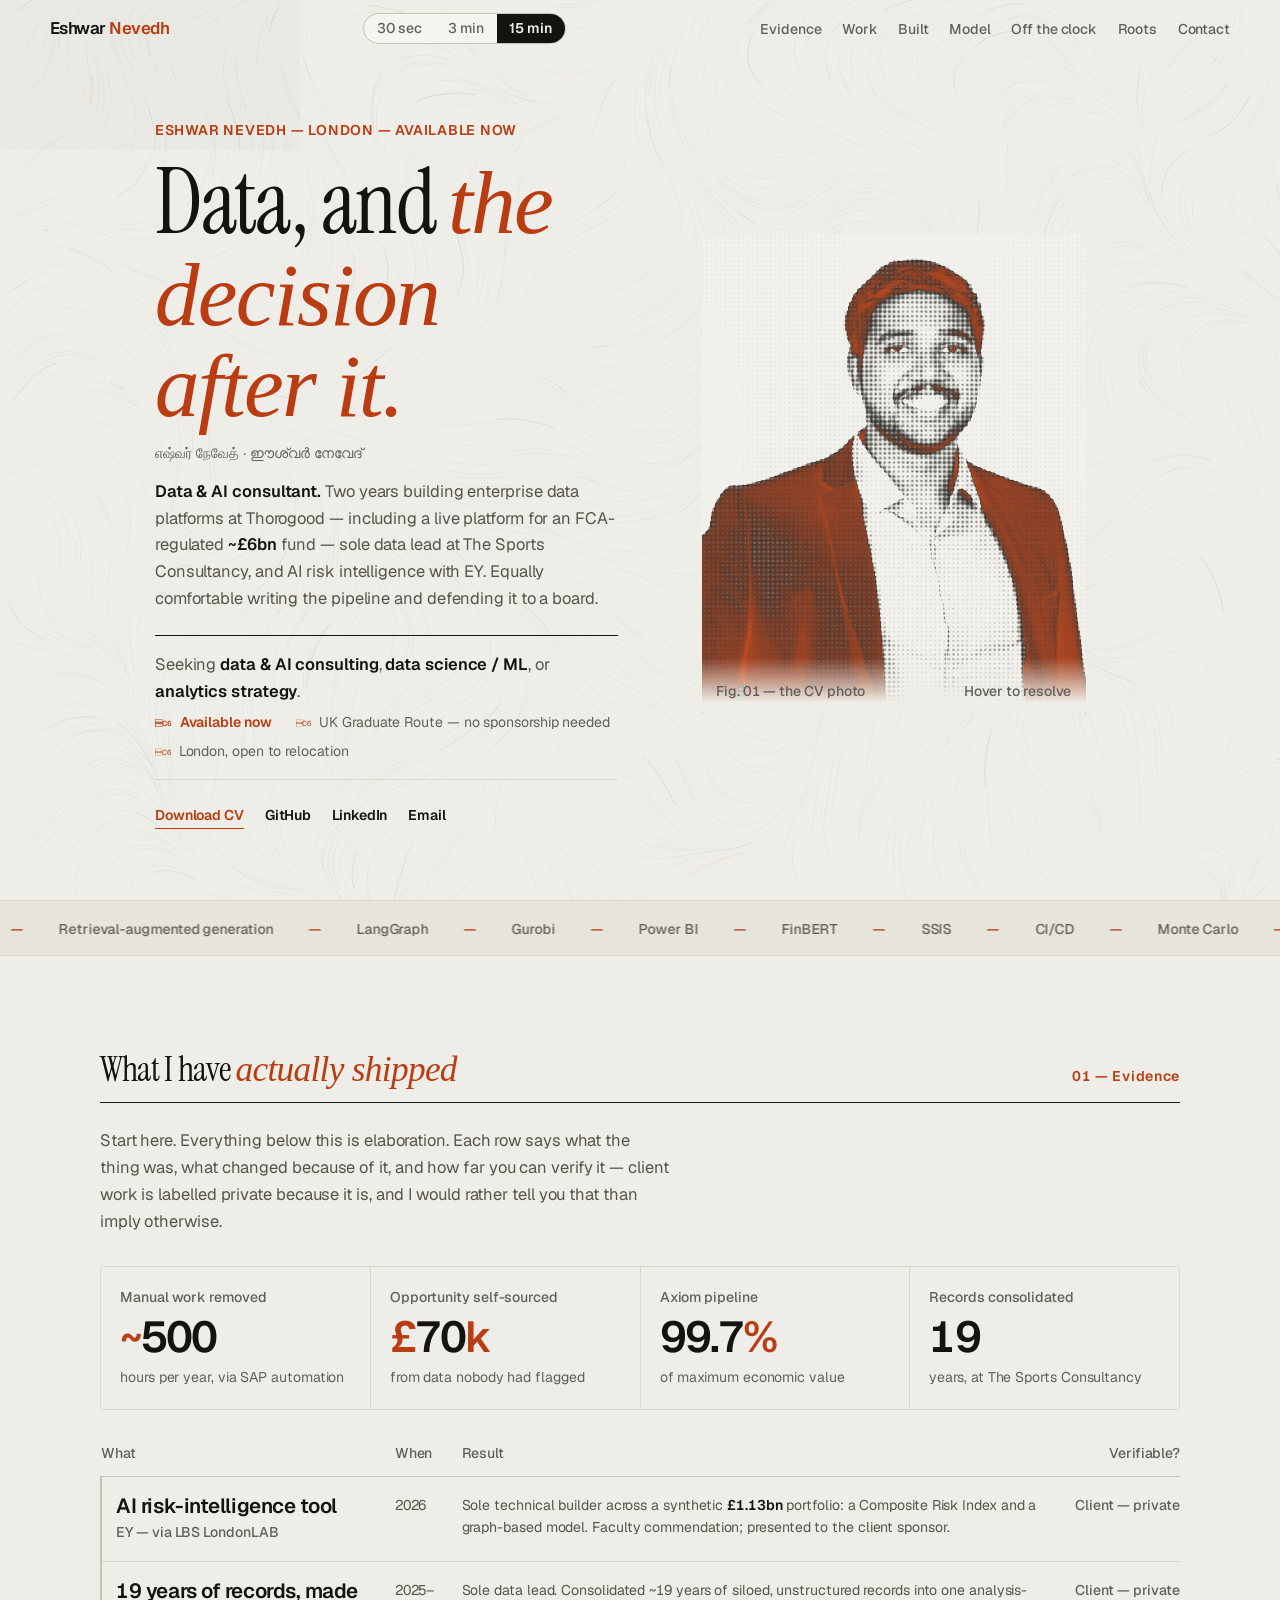
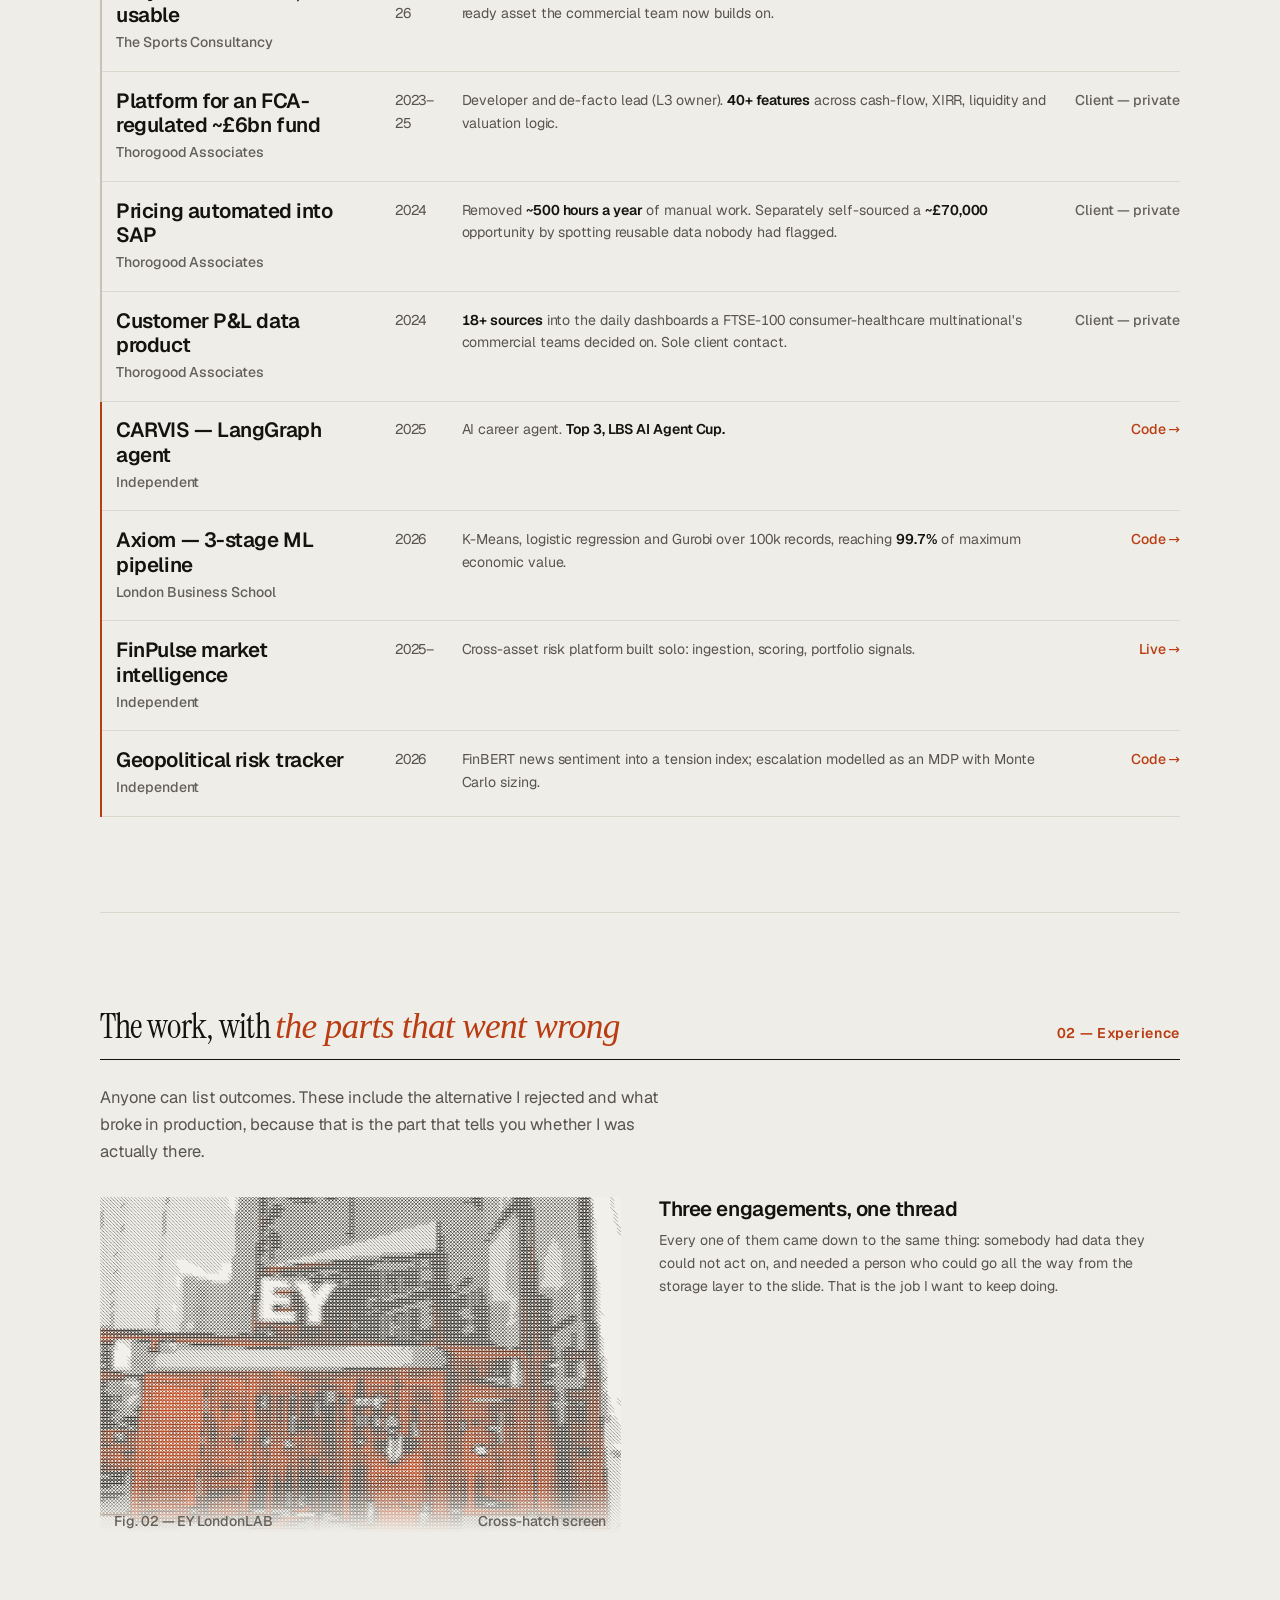
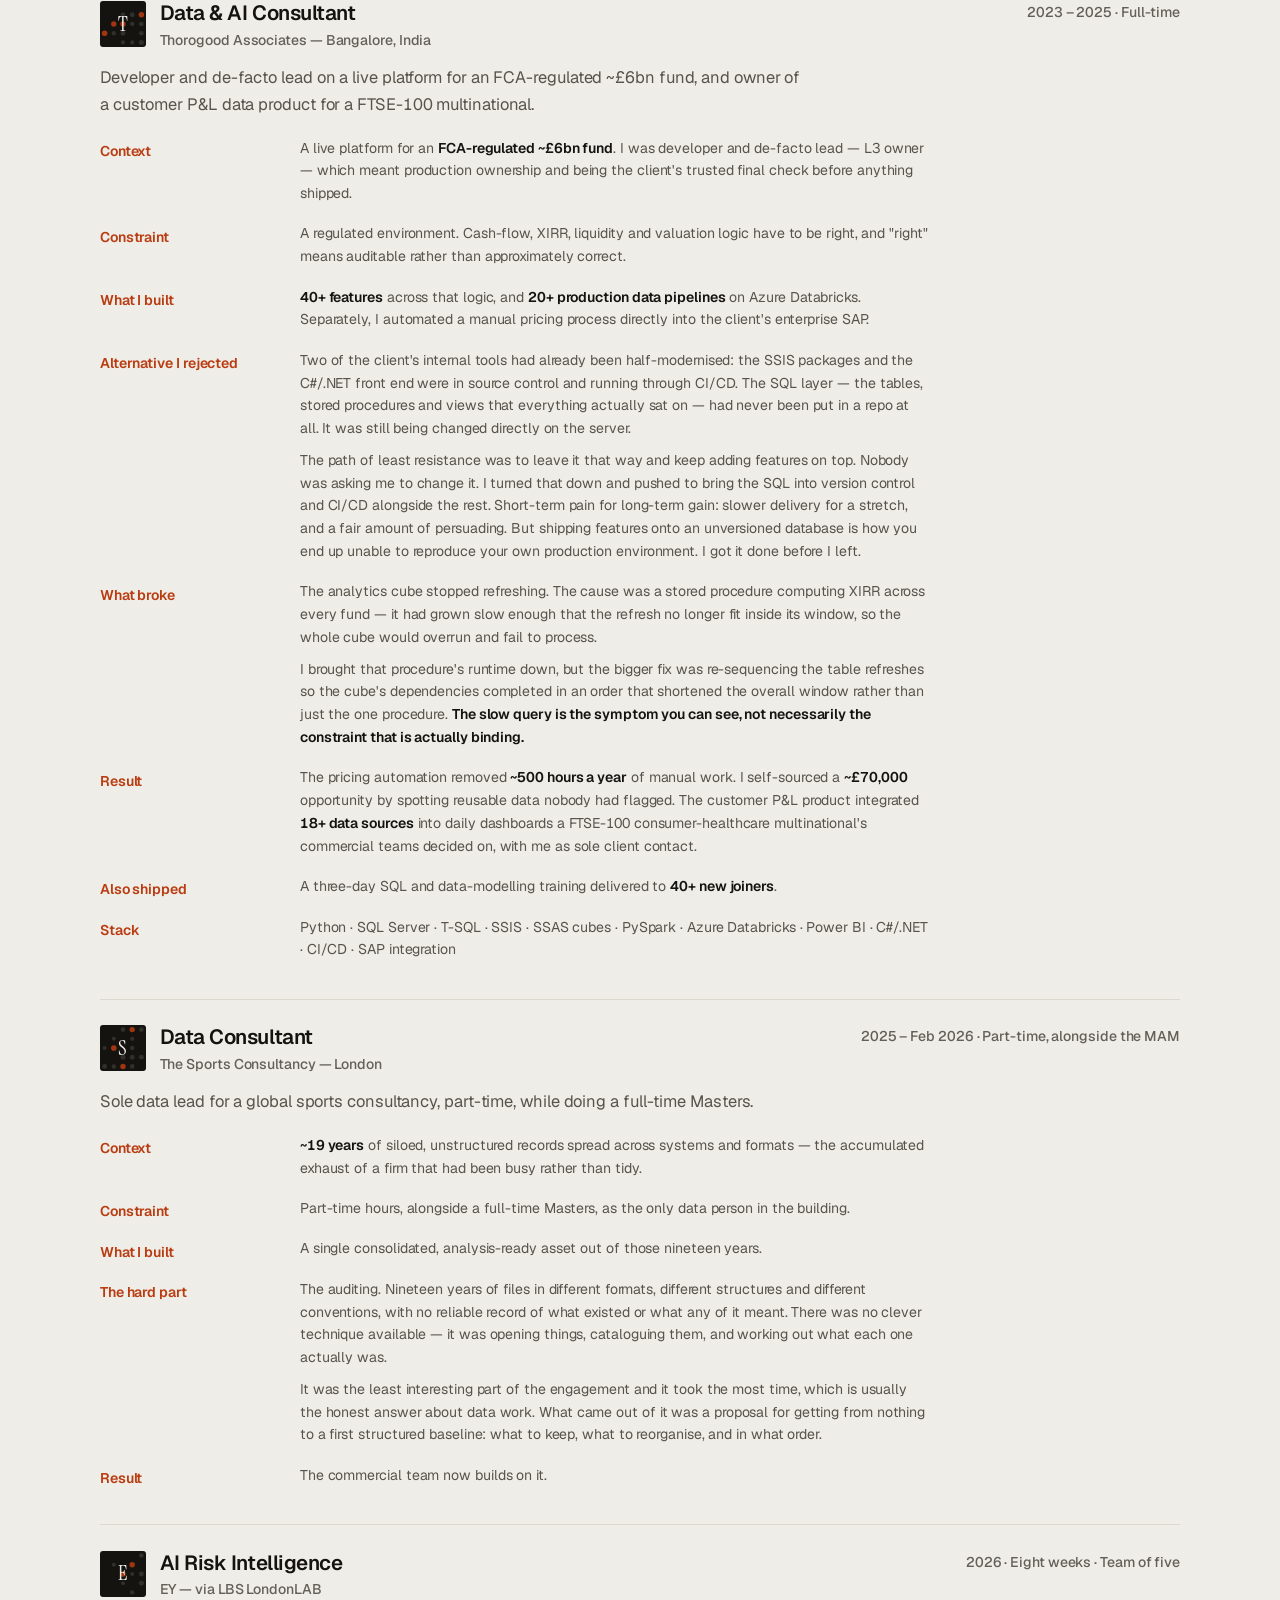
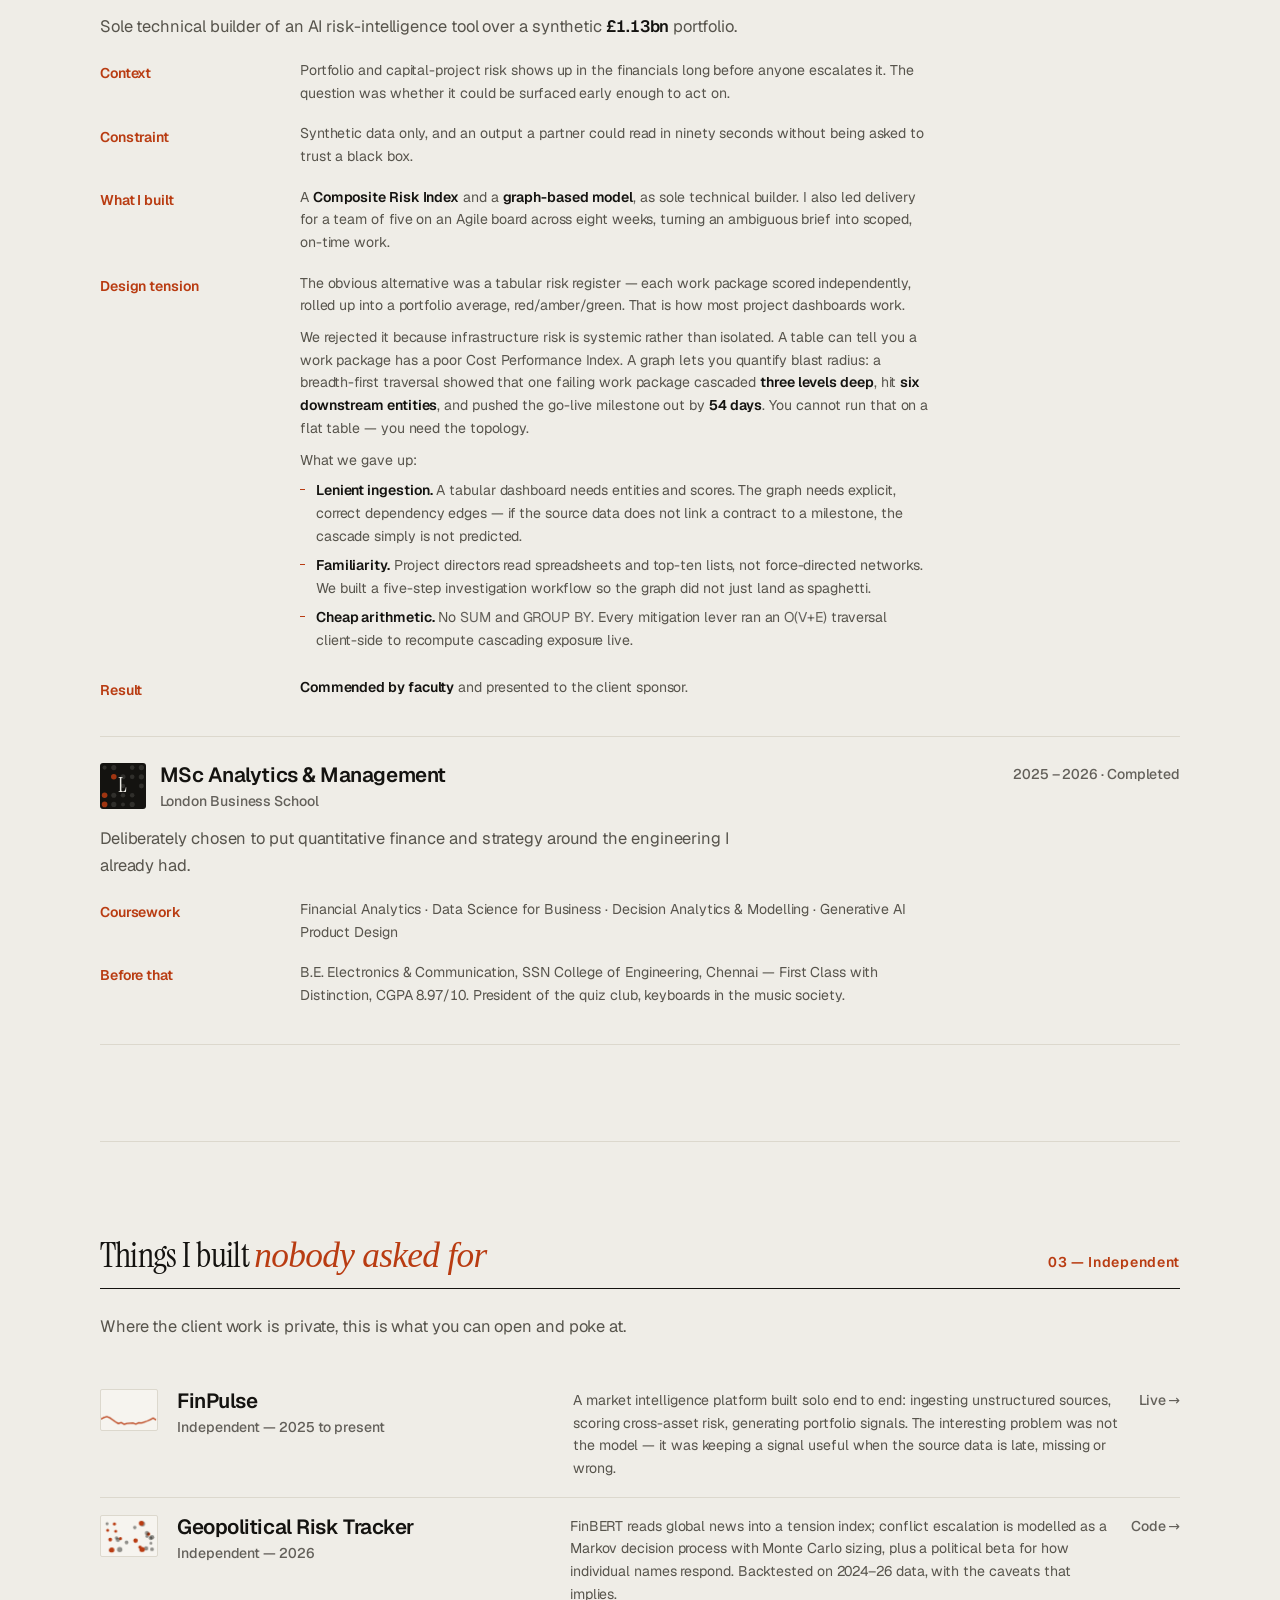
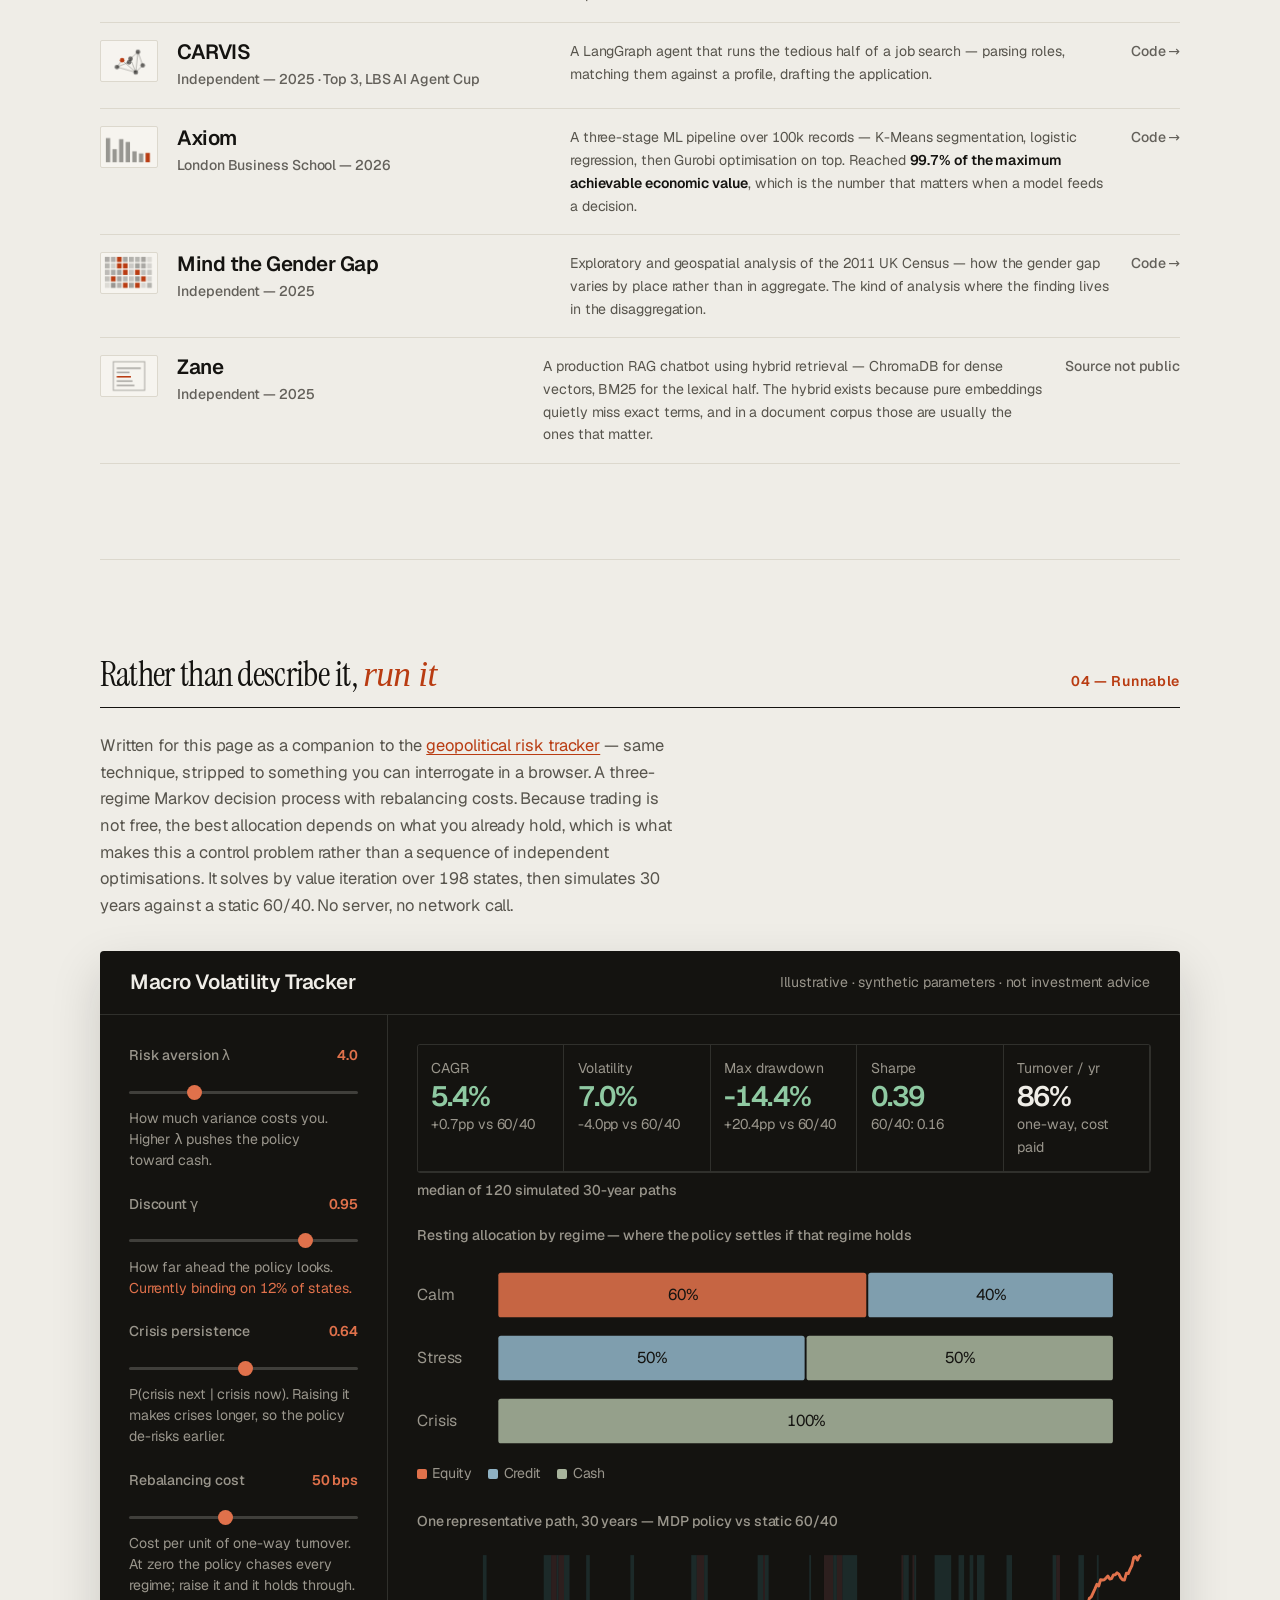
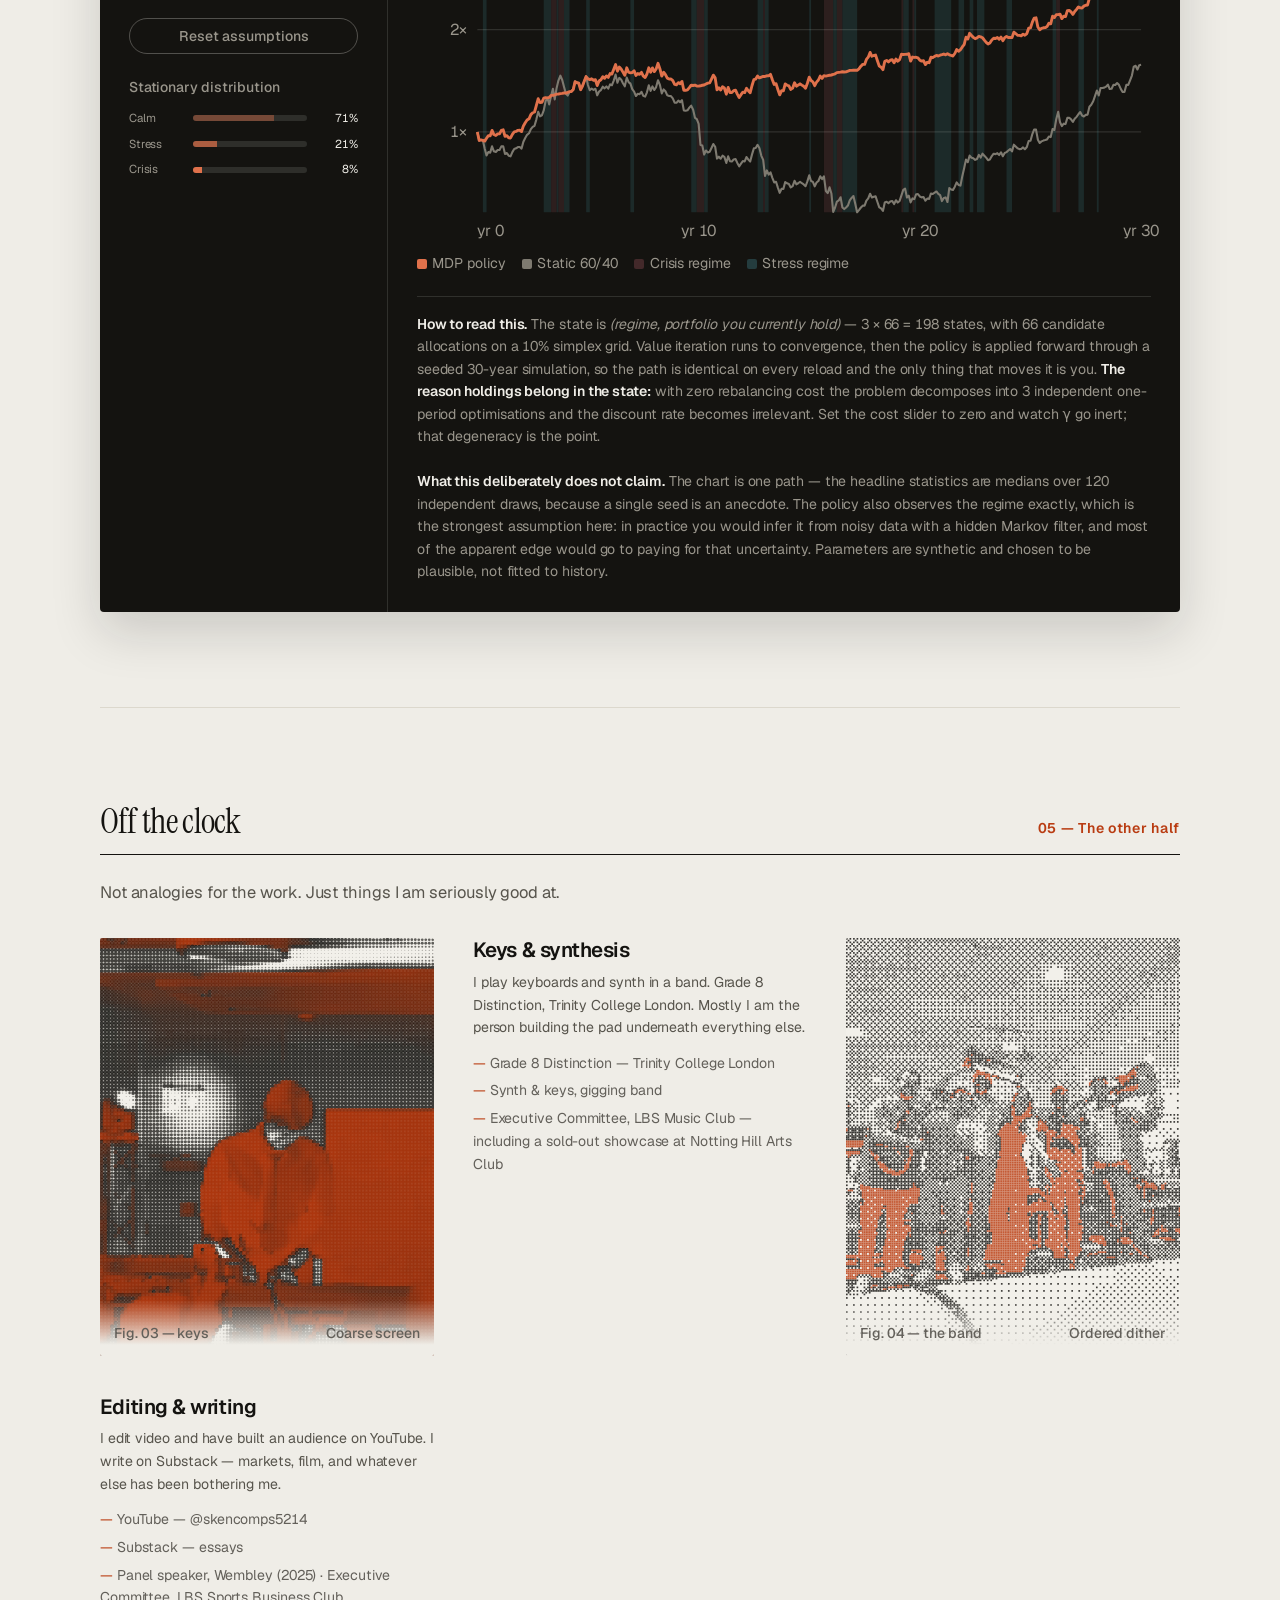
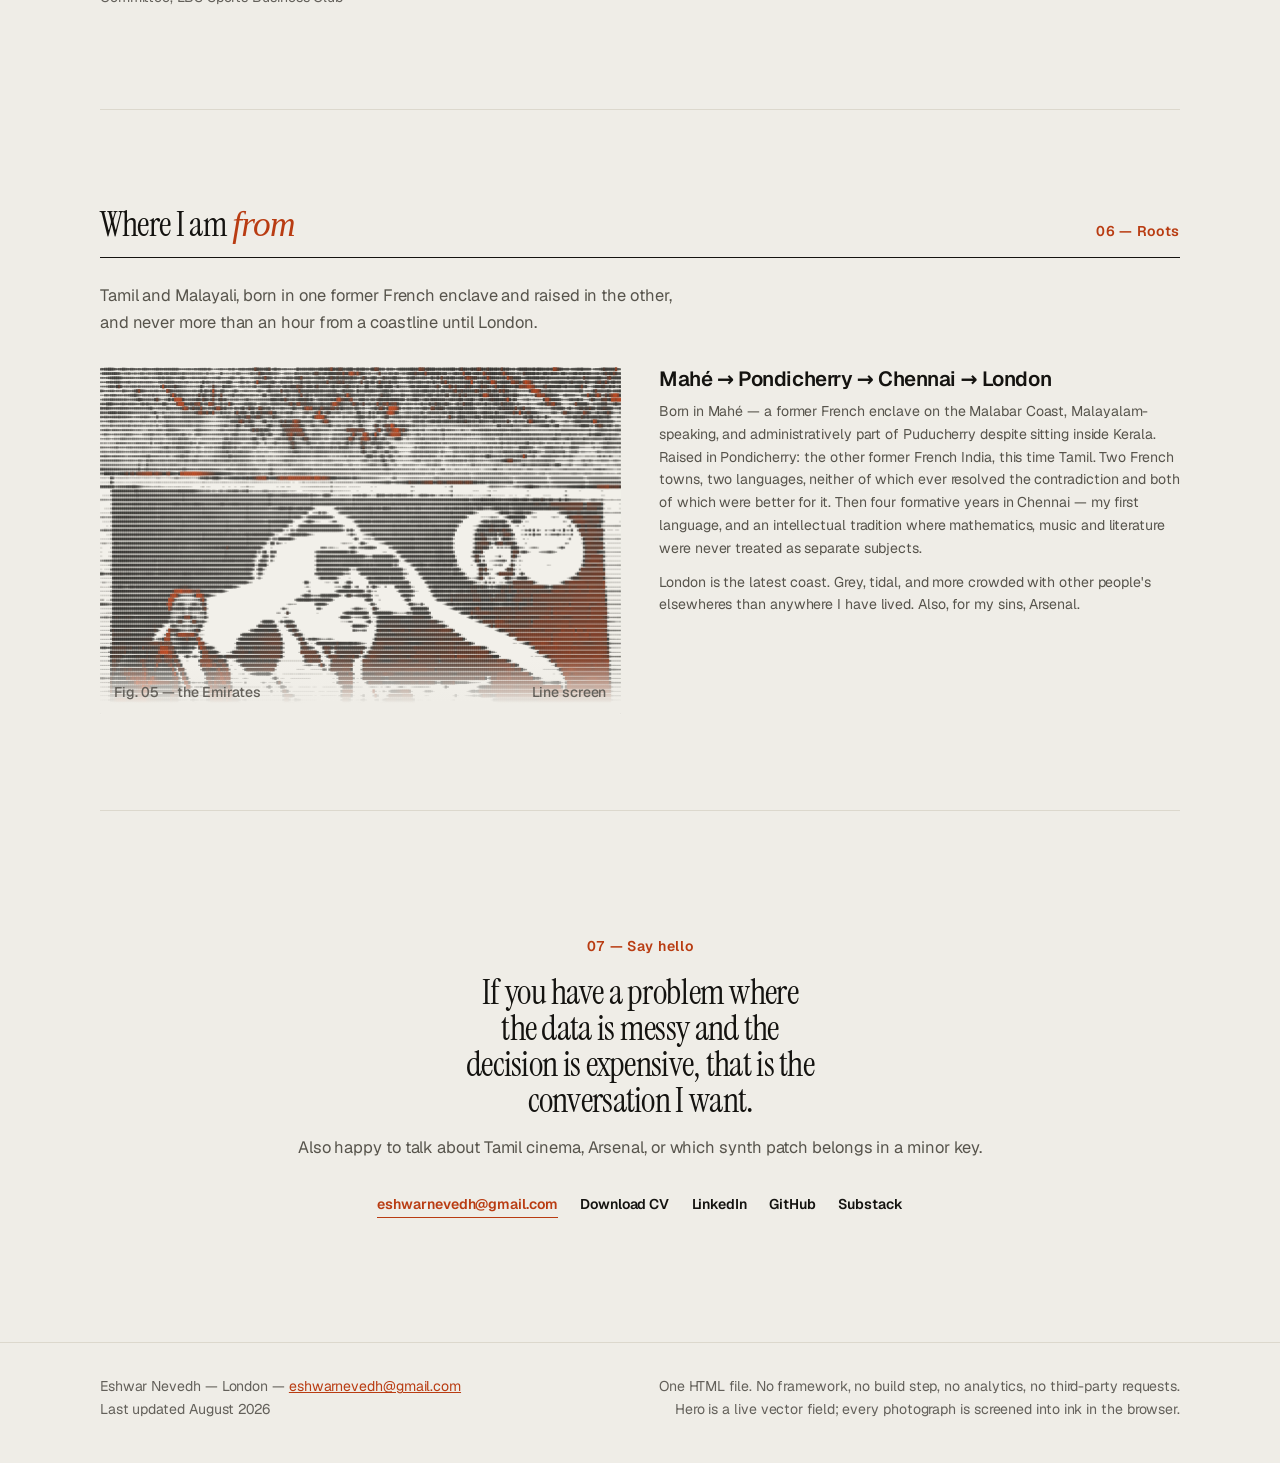
==== commit 813b2ed1: "Replace the facts grid, add visual cues, and set headings in a display serif Facts block - The four-" ====
--- a/index.html
+++ b/index.html
@@ -59,6 +59,7 @@
   --on-ink:#EFEDE7; --on-ink2:#9A968C;
 
   --sans:'Geist',system-ui,-apple-system,'Segoe UI',sans-serif;
+  --display:'Instrument Serif',Georgia,serif;
   --indic:'Nirmala UI','Noto Sans Tamil','Noto Sans Malayalam',Latha,sans-serif;
 
   --t-display:clamp(2.5rem,1.2rem + 5.6vw,5.6rem);
@@ -85,12 +86,14 @@
 ::selection{background:var(--oxide);color:#fff}
 :focus-visible{outline:2px solid var(--oxide);outline-offset:3px;border-radius:2px}
 
-h1,h2,h3{font-weight:600;color:var(--ink);letter-spacing:-.035em;line-height:1.05}
-h1{font-size:var(--t-display);letter-spacing:-.045em;text-wrap:balance}
-h1 em{font-style:normal;font-weight:400;color:var(--ink-soft)}
+/* display serif for the two loudest levels; grotesk for everything working */
+h1,h2{font-family:var(--display);font-weight:400;color:var(--ink);
+  letter-spacing:-.02em;line-height:1.02}
+h1{font-size:var(--t-display);text-wrap:balance}
+h1 em,h2 em{font-style:italic;color:var(--oxide)}
 h2{font-size:var(--t-h2)}
-h2 em{font-style:normal;font-weight:400;color:var(--ink-soft)}
-h3{font-size:var(--t-h3);letter-spacing:-.022em;line-height:1.2}
+h3{font-family:var(--sans);font-weight:600;color:var(--ink);
+  font-size:var(--t-h3);letter-spacing:-.022em;line-height:1.2}
 p{text-wrap:pretty}
 b,strong{font-weight:600;color:var(--ink)}
 .num{font-weight:600;color:var(--ink)}
@@ -158,19 +161,23 @@
   padding:6rem 0 3rem;overflow:hidden}
 #field{position:absolute;inset:0;width:100%;height:100%;z-index:1;pointer-events:none;opacity:.62}
 .hero-grid{display:grid;gap:clamp(1.8rem,3.5vw,3.5rem);align-items:center;
-  grid-template-columns:repeat(auto-fit,minmax(min(100%,19rem),1fr))}
+  grid-template-columns:repeat(auto-fit,minmax(min(100%,24rem),1fr))}
 .eyebrow{font-size:var(--t-small);font-weight:600;color:var(--oxide);
   letter-spacing:.055em;text-transform:uppercase;margin-bottom:1rem}
 .name-native{display:block;font-size:var(--t-small);font-weight:400;color:var(--ink3);
   margin-top:.9rem;font-family:var(--indic);letter-spacing:0}
 #hero h1{margin:0 0 1.1rem}
 .hero-lede{margin-bottom:1.5rem}
-.facts{display:grid;grid-template-columns:repeat(auto-fit,minmax(min(100%,9.5rem),1fr));
-  gap:1px;background:var(--line);border:1px solid var(--line);border-radius:3px;margin-bottom:1.6rem}
-.fact{background:var(--bone);padding:.85rem 1rem}
-.fact dt{font-size:var(--t-small);font-weight:500;color:var(--ink3);margin-bottom:.3rem}
-.fact dd{font-size:var(--t-small);font-weight:600;line-height:1.4}
-.fact dd .hi{color:var(--oxide)}
+/* a printed specimen line rather than a grid of boxes — cannot leave a dead cell */
+.spec{border-top:1px solid var(--ink);border-bottom:1px solid var(--line);
+  padding:.9rem 0 1rem;margin-bottom:1.5rem;max-width:44rem}
+.spec-seek{font-size:var(--t-body);color:var(--ink2);margin-bottom:.45rem}
+.spec-seek b{font-weight:600;color:var(--ink)}
+.spec-status{display:flex;flex-wrap:wrap;gap:.35rem 1.5rem;font-size:var(--t-small);color:var(--ink3)}
+.spec-status span{display:inline-flex;align-items:baseline;gap:.5rem}
+.spec-status span::before{content:'C6';color:var(--oxide);font-size:.52em;
+  position:relative;top:-.15em}
+.spec-status .now{color:var(--oxide);font-weight:600}
 .ctas{display:flex;gap:1.3rem;flex-wrap:wrap;font-size:var(--t-small);font-weight:600}
 
 /* ── HALFTONE PLATES ── */
@@ -215,6 +222,8 @@
 th:last-child,td:last-child{padding-right:0;text-align:right;white-space:nowrap}
 tbody tr{transition:background .3s}
 tbody tr:hover{background:var(--card)}
+tbody td:first-child{border-left:2px solid var(--line2);padding-left:.9rem}
+tbody tr[data-kind="public"] td:first-child{border-left-color:var(--oxide)}
 .e-what{display:block;font-size:var(--t-h3);font-weight:600;color:var(--ink);
   letter-spacing:-.022em;line-height:1.2;margin-bottom:.2rem}
 .tag{font-size:var(--t-small);font-weight:500;color:var(--ink3);text-decoration:none}
@@ -225,7 +234,14 @@
 .cs::after{content:'';position:absolute;bottom:-1px;left:0;height:1px;width:0;
   background:var(--oxide);transition:width .6s var(--e)}
 .cs:hover::after{width:100%}
-.cs-top{display:flex;justify-content:space-between;gap:1rem;flex-wrap:wrap;align-items:baseline;margin-bottom:.7rem}
+.cs-top{display:flex;justify-content:space-between;gap:1rem;flex-wrap:wrap;
+  align-items:flex-start;margin-bottom:.7rem}
+.cs-id{display:flex;gap:.85rem;align-items:flex-start;min-width:0;flex:1 1 18rem}
+.mark{position:relative;width:46px;height:46px;flex-shrink:0;border-radius:3px;overflow:hidden;
+  background:var(--ink);display:grid;place-items:center}
+.mark canvas{position:absolute;inset:0;width:100%;height:100%}
+.mark b{position:relative;z-index:2;font-family:var(--display);font-size:1.3rem;font-weight:400;
+  color:var(--bone);line-height:1}
 .cs-lede{color:var(--ink2);max-width:64ch;margin-bottom:1.2rem}
 dl.f{display:grid;grid-template-columns:minmax(8rem,10.5rem) 1fr;gap:.35rem 2rem}
 dl.f dt{font-size:var(--t-small);font-weight:600;color:var(--oxide);padding-top:.2rem}
@@ -237,9 +253,12 @@
 .stack{color:var(--ink3)}
 
 /* ── PROJECT ROWS ── */
-.row{display:grid;grid-template-columns:minmax(0,1.05fr) minmax(0,1.5fr) auto;gap:1.2rem;
-  align-items:baseline;padding:1.05rem 0;border-bottom:1px solid var(--line);
+.row{display:grid;grid-template-columns:auto minmax(0,1fr) minmax(0,1.45fr) auto;gap:1.2rem;
+  align-items:start;padding:1.05rem 0;border-bottom:1px solid var(--line);
   position:relative;text-decoration:none;color:inherit}
+.glyph{width:58px;height:42px;flex-shrink:0;border:1px solid var(--line);border-radius:2px;
+  background:var(--card);transition:border-color .5s var(--e),background .5s var(--e)}
+.row:hover .glyph{border-color:var(--oxide);background:var(--bone2)}
 .row::after{content:'';position:absolute;bottom:-1px;left:0;height:1px;width:0;
   background:var(--oxide);transition:width .6s var(--e)}
 .row:hover::after{width:100%}
@@ -296,8 +315,8 @@
 
 /* ── SPLITS ── */
 .split{display:grid;gap:clamp(1.5rem,3vw,3rem);
-  grid-template-columns:repeat(auto-fit,minmax(min(100%,17rem),1fr));align-items:start}
-.split--media{grid-template-columns:repeat(auto-fit,minmax(min(100%,15rem),1fr))}
+  grid-template-columns:repeat(auto-fit,minmax(min(100%,21rem),1fr));align-items:start}
+.split--media{grid-template-columns:repeat(auto-fit,minmax(min(100%,17rem),1fr))}
 .blk h3{margin-bottom:.5rem}
 .blk p{color:var(--ink2);font-size:var(--t-small)}
 .blk ul{list-style:none;margin-top:.8rem;font-size:var(--t-small);color:var(--ink3)}
@@ -325,7 +344,10 @@
   nav.open .nav-links{display:flex}
   .nav-links a{display:block;padding:.65rem 0}
   #hero{padding-top:clamp(8rem,19vh,10.5rem);min-height:0}
-  .row{grid-template-columns:1fr;gap:.35rem;padding:.95rem 0}
+  /* keep the glyph beside its title; let the prose span underneath */
+  .row{grid-template-columns:auto 1fr;gap:.3rem .85rem;padding:.95rem 0}
+  .row .row-d,.row .row-x{grid-column:1/-1}
+  .row-x{margin-top:.15rem}
   dl.f{grid-template-columns:1fr;gap:.1rem}
   dl.f dt{padding-top:.85rem}
 }
@@ -395,12 +417,15 @@
           <span class="num">~£6bn</span> fund — sole data lead at The Sports Consultancy, and AI risk
           intelligence with EY. Equally comfortable writing the pipeline and defending it to a board.</p>
 
-        <dl class="facts rv">
-          <div class="fact"><dt>Seeking</dt><dd>Data &amp; AI consulting · DS/ML · Analytics strategy</dd></div>
-          <div class="fact"><dt>Available</dt><dd><span class="hi">Immediately</span></dd></div>
-          <div class="fact"><dt>Work authorisation</dt><dd>UK Graduate Route — no sponsorship</dd></div>
-          <div class="fact"><dt>Based</dt><dd>London · open to relocation</dd></div>
-        </dl>
+        <div class="spec rv">
+          <p class="spec-seek">Seeking <b>data &amp; AI consulting</b>, <b>data science / ML</b>,
+            or <b>analytics strategy</b>.</p>
+          <p class="spec-status">
+            <span class="now">Available now</span>
+            <span>UK Graduate Route &mdash; no sponsorship needed</span>
+            <span>London, open to relocation</span>
+          </p>
+        </div>
 
         <div class="ctas rv">
           <a class="u on" href="assets/Eshwar-Nevedh-CV.pdf" download>Download CV</a>
@@ -471,17 +496,17 @@
           <td>2024</td><td><span class="num">18+ sources</span> into the daily dashboards a FTSE-100
           consumer-healthcare multinational's commercial teams decided on. Sole client contact.</td>
           <td><span class="tag">Client — private</span></td></tr>
-        <tr><td><span class="e-what">CARVIS — LangGraph agent</span><span class="meta">Independent</span></td>
+        <tr data-kind="public"><td><span class="e-what">CARVIS — LangGraph agent</span><span class="meta">Independent</span></td>
           <td>2025</td><td>AI career agent. <span class="num">Top 3, LBS AI Agent Cup.</span></td>
           <td><a class="tag u" href="https://github.com/sken2002/carvis-ai-job-agent" target="_blank" rel="noopener">Code →</a></td></tr>
-        <tr><td><span class="e-what">Axiom — 3-stage ML pipeline</span><span class="meta">London Business School</span></td>
+        <tr data-kind="public"><td><span class="e-what">Axiom — 3-stage ML pipeline</span><span class="meta">London Business School</span></td>
           <td>2026</td><td>K-Means, logistic regression and Gurobi over 100k records, reaching
           <span class="num">99.7%</span> of maximum economic value.</td>
           <td><a class="tag u" href="https://github.com/sken2002/axiom-decision-analytics-modelling" target="_blank" rel="noopener">Code →</a></td></tr>
-        <tr><td><span class="e-what">FinPulse market intelligence</span><span class="meta">Independent</span></td>
+        <tr data-kind="public"><td><span class="e-what">FinPulse market intelligence</span><span class="meta">Independent</span></td>
           <td>2025–</td><td>Cross-asset risk platform built solo: ingestion, scoring, portfolio signals.</td>
           <td><a class="tag u" href="https://finpulse-intelligence.onrender.com/" target="_blank" rel="noopener">Live →</a></td></tr>
-        <tr><td><span class="e-what">Geopolitical risk tracker</span><span class="meta">Independent</span></td>
+        <tr data-kind="public"><td><span class="e-what">Geopolitical risk tracker</span><span class="meta">Independent</span></td>
           <td>2026</td><td>FinBERT news sentiment into a tension index; escalation modelled as an MDP
           with Monte Carlo sizing.</td>
           <td><a class="tag u" href="https://github.com/sken2002/geopolitical-stock-risk-tracker" target="_blank" rel="noopener">Code →</a></td></tr>
@@ -510,8 +535,9 @@
   </div>
 
   <article class="cs rv">
-    <div class="cs-top"><div><h3>Data &amp; AI Consultant</h3>
-      <span class="meta">Thorogood Associates — Bangalore, India</span></div>
+    <div class="cs-top"><div class="cs-id"><span class="mark" data-seed="thorogood"><canvas aria-hidden="true"></canvas><b>T</b></span>
+      <div><h3>Data &amp; AI Consultant</h3>
+      <span class="meta">Thorogood Associates — Bangalore, India</span></div></div>
       <span class="meta">2023 – 2025 · Full-time</span></div>
     <p class="cs-lede">Developer and de-facto lead on a live platform for an FCA-regulated ~£6bn fund,
       and owner of a customer P&amp;L data product for a FTSE-100 multinational.</p>
@@ -554,8 +580,9 @@
   </article>
 
   <article class="cs rv">
-    <div class="cs-top"><div><h3>Data Consultant</h3>
-      <span class="meta">The Sports Consultancy — London</span></div>
+    <div class="cs-top"><div class="cs-id"><span class="mark" data-seed="sportsconsultancy"><canvas aria-hidden="true"></canvas><b>S</b></span>
+      <div><h3>Data Consultant</h3>
+      <span class="meta">The Sports Consultancy — London</span></div></div>
       <span class="meta">2025 – Feb 2026 · Part-time, alongside the MAM</span></div>
     <p class="cs-lede">Sole data lead for a global sports consultancy, part-time, while doing a
       full-time Masters.</p>
@@ -578,8 +605,9 @@
   </article>
 
   <article class="cs rv">
-    <div class="cs-top"><div><h3>AI Risk Intelligence</h3>
-      <span class="meta">EY — via LBS LondonLAB</span></div>
+    <div class="cs-top"><div class="cs-id"><span class="mark" data-seed="eylondonlab"><canvas aria-hidden="true"></canvas><b>E</b></span>
+      <div><h3>AI Risk Intelligence</h3>
+      <span class="meta">EY — via LBS LondonLAB</span></div></div>
       <span class="meta">2026 · Eight weeks · Team of five</span></div>
     <p class="cs-lede">Sole technical builder of an AI risk-intelligence tool over a synthetic
       <b>£1.13bn</b> portfolio.</p>
@@ -617,8 +645,9 @@
   </article>
 
   <article class="cs rv t-deep">
-    <div class="cs-top"><div><h3>MSc Analytics &amp; Management</h3>
-      <span class="meta">London Business School</span></div>
+    <div class="cs-top"><div class="cs-id"><span class="mark" data-seed="londonbusinessschool"><canvas aria-hidden="true"></canvas><b>L</b></span>
+      <div><h3>MSc Analytics &amp; Management</h3>
+      <span class="meta">London Business School</span></div></div>
       <span class="meta">2025 – 2026 · Completed</span></div>
     <p class="cs-lede">Deliberately chosen to put quantitative finance and strategy around the
       engineering I already had.</p>
@@ -637,41 +666,41 @@
   <p class="cnote rv">Where the client work is private, this is what you can open and poke at.</p>
 
   <a class="row rv" href="https://finpulse-intelligence.onrender.com/" target="_blank" rel="noopener">
-    <div><h3>FinPulse</h3><span class="meta">Independent — 2025 to present</span></div>
+    <canvas class="glyph" data-glyph="line" aria-hidden="true"></canvas><div><h3>FinPulse</h3><span class="meta">Independent — 2025 to present</span></div>
     <div class="row-d">A market intelligence platform built solo end to end: ingesting unstructured
       sources, scoring cross-asset risk, generating portfolio signals. The interesting problem was not
       the model — it was keeping a signal useful when the source data is late, missing or wrong.</div>
     <div class="row-x">Live →</div></a>
 
   <a class="row rv" href="https://github.com/sken2002/geopolitical-stock-risk-tracker" target="_blank" rel="noopener">
-    <div><h3>Geopolitical Risk Tracker</h3><span class="meta">Independent — 2026</span></div>
+    <canvas class="glyph" data-glyph="scatter" aria-hidden="true"></canvas><div><h3>Geopolitical Risk Tracker</h3><span class="meta">Independent — 2026</span></div>
     <div class="row-d">FinBERT reads global news into a tension index; conflict escalation is modelled
       as a Markov decision process with Monte Carlo sizing, plus a political beta for how individual
       names respond. Backtested on 2024–26 data, with the caveats that implies.</div>
     <div class="row-x">Code →</div></a>
 
   <a class="row rv" href="https://github.com/sken2002/carvis-ai-job-agent" target="_blank" rel="noopener">
-    <div><h3>CARVIS</h3><span class="meta">Independent — 2025 · Top 3, LBS AI Agent Cup</span></div>
+    <canvas class="glyph" data-glyph="network" aria-hidden="true"></canvas><div><h3>CARVIS</h3><span class="meta">Independent — 2025 · Top 3, LBS AI Agent Cup</span></div>
     <div class="row-d">A LangGraph agent that runs the tedious half of a job search — parsing roles,
       matching them against a profile, drafting the application.</div>
     <div class="row-x">Code →</div></a>
 
   <a class="row rv" href="https://github.com/sken2002/axiom-decision-analytics-modelling" target="_blank" rel="noopener">
-    <div><h3>Axiom</h3><span class="meta">London Business School — 2026</span></div>
+    <canvas class="glyph" data-glyph="bars" aria-hidden="true"></canvas><div><h3>Axiom</h3><span class="meta">London Business School — 2026</span></div>
     <div class="row-d">A three-stage ML pipeline over 100k records — K-Means segmentation, logistic
       regression, then Gurobi optimisation on top. Reached <b>99.7% of the maximum achievable economic
       value</b>, which is the number that matters when a model feeds a decision.</div>
     <div class="row-x">Code →</div></a>
 
   <a class="row rv" href="https://github.com/sken2002/mind-the-gender-gap-uk-census-analysis" target="_blank" rel="noopener">
-    <div><h3>Mind the Gender Gap</h3><span class="meta">Independent — 2025</span></div>
+    <canvas class="glyph" data-glyph="grid" aria-hidden="true"></canvas><div><h3>Mind the Gender Gap</h3><span class="meta">Independent — 2025</span></div>
     <div class="row-d">Exploratory and geospatial analysis of the 2011 UK Census — how the gender gap
       varies by place rather than in aggregate. The kind of analysis where the finding lives in the
       disaggregation.</div>
     <div class="row-x">Code →</div></a>
 
   <div class="row rv" style="cursor:default">
-    <div><h3>Zane</h3><span class="meta">Independent — 2025</span></div>
+    <canvas class="glyph" data-glyph="doc" aria-hidden="true"></canvas><div><h3>Zane</h3><span class="meta">Independent — 2025</span></div>
     <div class="row-d">A production RAG chatbot using hybrid retrieval — ChromaDB for dense vectors,
       BM25 for the lexical half. The hybrid exists because pure embeddings quietly miss exact terms,
       and in a document corpus those are usually the ones that matter.</div>
@@ -1057,6 +1086,76 @@
     rt = setTimeout(() => figs.forEach(f => f._redraw && f._redraw()), 260); });
 })();
 
+/* ══════════ IDENTITY MARKS & PROJECT GLYPHS ══════════
+   Small procedural cues so the eye can tell one kind of thing from another
+   without reading. Marks are seeded from the organisation name, so each is
+   stable and unique; glyphs say what shape of work a project is.          */
+(() => {
+  const seedOf = str => { let h = 2166136261;
+    for (let i = 0; i < str.length; i++) { h ^= str.charCodeAt(i); h = Math.imul(h, 16777619); }
+    return h >>> 0; };
+  const rngOf = s => () => (s = (s * 1664525 + 1013904223) >>> 0) / 4294967296;
+  const fit = (cv, w, h) => { const d = Math.min(devicePixelRatio || 1, 2);
+    cv.width = Math.round(w * d); cv.height = Math.round(h * d);
+    const c = cv.getContext('2d'); c.setTransform(d, 0, 0, d, 0, 0); return c; };
+
+  /* organisation marks: a seeded lattice behind the monogram */
+  document.querySelectorAll('.mark').forEach(el => {
+    const cv = el.querySelector('canvas'), b = el.getBoundingClientRect();
+    const W = b.width || 46, H = b.height || 46;
+    const ctx = fit(cv, W, H), rnd = rngOf(seedOf(el.dataset.seed || 'x'));
+    ctx.clearRect(0, 0, W, H);
+    const N = 5, cell = W / N;
+    for (let y = 0; y < N; y++) for (let x = 0; x < N; x++) {
+      const r = rnd();
+      if (r < .42) continue;
+      ctx.fillStyle = r > .88 ? 'rgba(185,60,18,.85)' : 'rgba(239,237,231,.13)';
+      const s2 = cell * (.28 + r * .34);
+      ctx.beginPath();
+      ctx.arc((x + .5) * cell, (y + .5) * cell, s2 / 2, 0, 6.2832);
+      ctx.fill();
+    }
+  });
+
+  /* project glyphs: the shape of the work, not a logo */
+  const G = {
+    line(c, W, H, rnd){ c.beginPath(); let v = H * .68;
+      for (let x = 0; x <= W; x += 3) { v += (rnd() - .46) * 4.4;
+        v = Math.max(6, Math.min(H - 6, v)); x ? c.lineTo(x, v) : c.moveTo(x, v); }
+      c.strokeStyle = '#B93C12'; c.lineWidth = 1.3; c.stroke(); },
+    scatter(c, W, H, rnd){ for (let i = 0; i < 26; i++) {
+        const x = 5 + rnd() * (W - 10), y = 5 + rnd() * (H - 10);
+        c.fillStyle = rnd() > .74 ? '#B93C12' : 'rgba(20,19,16,.45)';
+        c.beginPath(); c.arc(x, y, 1.5 + rnd() * 1.3, 0, 6.2832); c.fill(); } },
+    network(c, W, H, rnd){ const P = Array.from({length: 7}, () => (
+        {x: 7 + rnd() * (W - 14), y: 7 + rnd() * (H - 14)}));
+      c.strokeStyle = 'rgba(20,19,16,.3)'; c.lineWidth = .9;
+      for (let i = 0; i < P.length; i++) for (let j = i + 1; j < P.length; j++)
+        if (rnd() > .62) { c.beginPath(); c.moveTo(P[i].x, P[i].y); c.lineTo(P[j].x, P[j].y); c.stroke(); }
+      P.forEach((p, i) => { c.fillStyle = i === 0 ? '#B93C12' : 'rgba(20,19,16,.6)';
+        c.beginPath(); c.arc(p.x, p.y, 2.4, 0, 6.2832); c.fill(); }); },
+    bars(c, W, H, rnd){ const n = 7, bw = (W - 10) / n;
+      for (let i = 0; i < n; i++) { const hh = 6 + rnd() * (H - 14);
+        c.fillStyle = i === n - 1 ? '#B93C12' : 'rgba(20,19,16,.42)';
+        c.fillRect(5 + i * bw, H - 5 - hh, bw - 2.4, hh); } },
+    grid(c, W, H, rnd){ const cols = 8, rows = 5, cw = (W - 8) / cols, ch = (H - 8) / rows;
+      for (let y = 0; y < rows; y++) for (let x = 0; x < cols; x++) { const r = rnd();
+        c.fillStyle = r > .82 ? '#B93C12' : `rgba(20,19,16,${(.1 + r * .38).toFixed(2)})`;
+        c.fillRect(4 + x * cw, 4 + y * ch, cw - 1.4, ch - 1.4); } },
+    doc(c, W, H, rnd){ c.strokeStyle = 'rgba(20,19,16,.35)'; c.lineWidth = 1;
+      c.strokeRect(W * .22, 6, W * .56, H - 12);
+      for (let i = 0; i < 5; i++) { const y = 12 + i * ((H - 24) / 4);
+        c.fillStyle = i === 2 ? '#B93C12' : 'rgba(20,19,16,.35)';
+        c.fillRect(W * .28, y, W * .44 * (.5 + rnd() * .5), 1.6); } }
+  };
+  document.querySelectorAll('.glyph').forEach(cv => {
+    const b = cv.getBoundingClientRect(), W = b.width || 58, H = b.height || 42;
+    const ctx = fit(cv, W, H);
+    const kind = cv.dataset.glyph || 'line';
+    (G[kind] || G.line)(ctx, W, H, rngOf(seedOf(kind + (cv.previousSibling ? '' : 'a'))));
+  });
+})();
+
 /* ══════════ MARQUEE ══════════ */
 (() => {
   const el = document.getElementById('marq');
--- a/assets/fonts-geist.css
+++ b/assets/fonts-geist.css
@@ -6,3 +6,7 @@
 @font-face{font-family:'Geist';font-style:normal;font-weight:600;font-display:swap;src:url('fonts/geist-600-normal-latin.woff2') format('woff2');unicode-range:U+0000-00FF, U+0131, U+0152-0153, U+02BB-02BC, U+02C6, U+02DA, U+02DC, U+0304, U+0308, U+0329, U+2000-206F, U+20AC, U+2122, U+2191, U+2193, U+2212, U+2215, U+FEFF, U+FFFD}
 @font-face{font-family:'Geist';font-style:normal;font-weight:700;font-display:swap;src:url('fonts/geist-700-normal-latin-ext.woff2') format('woff2');unicode-range:U+0100-02BA, U+02BD-02C5, U+02C7-02CC, U+02CE-02D7, U+02DD-02FF, U+0304, U+0308, U+0329, U+1D00-1DBF, U+1E00-1E9F, U+1EF2-1EFF, U+2020, U+20A0-20AB, U+20AD-20C0, U+2113, U+2C60-2C7F, U+A720-A7FF}
 @font-face{font-family:'Geist';font-style:normal;font-weight:700;font-display:swap;src:url('fonts/geist-700-normal-latin.woff2') format('woff2');unicode-range:U+0000-00FF, U+0131, U+0152-0153, U+02BB-02BC, U+02C6, U+02DA, U+02DC, U+0304, U+0308, U+0329, U+2000-206F, U+20AC, U+2122, U+2191, U+2193, U+2212, U+2215, U+FEFF, U+FFFD}
+@font-face{font-family:'Instrument Serif';font-style:italic;font-weight:400;font-display:swap;src:url('fonts/instrument-serif-400-italic-latin-ext.woff2') format('woff2');unicode-range:U+0100-02BA, U+02BD-02C5, U+02C7-02CC, U+02CE-02D7, U+02DD-02FF, U+0304, U+0308, U+0329, U+1D00-1DBF, U+1E00-1E9F, U+1EF2-1EFF, U+2020, U+20A0-20AB, U+20AD-20C0, U+2113, U+2C60-2C7F, U+A720-A7FF}
+@font-face{font-family:'Instrument Serif';font-style:italic;font-weight:400;font-display:swap;src:url('fonts/instrument-serif-400-italic-latin.woff2') format('woff2');unicode-range:U+0000-00FF, U+0131, U+0152-0153, U+02BB-02BC, U+02C6, U+02DA, U+02DC, U+0304, U+0308, U+0329, U+2000-206F, U+20AC, U+2122, U+2191, U+2193, U+2212, U+2215, U+FEFF, U+FFFD}
+@font-face{font-family:'Instrument Serif';font-style:normal;font-weight:400;font-display:swap;src:url('fonts/instrument-serif-400-normal-latin-ext.woff2') format('woff2');unicode-range:U+0100-02BA, U+02BD-02C5, U+02C7-02CC, U+02CE-02D7, U+02DD-02FF, U+0304, U+0308, U+0329, U+1D00-1DBF, U+1E00-1E9F, U+1EF2-1EFF, U+2020, U+20A0-20AB, U+20AD-20C0, U+2113, U+2C60-2C7F, U+A720-A7FF}
+@font-face{font-family:'Instrument Serif';font-style:normal;font-weight:400;font-display:swap;src:url('fonts/instrument-serif-400-normal-latin.woff2') format('woff2');unicode-range:U+0000-00FF, U+0131, U+0152-0153, U+02BB-02BC, U+02C6, U+02DA, U+02DC, U+0304, U+0308, U+0329, U+2000-206F, U+20AC, U+2122, U+2191, U+2193, U+2212, U+2215, U+FEFF, U+FFFD}
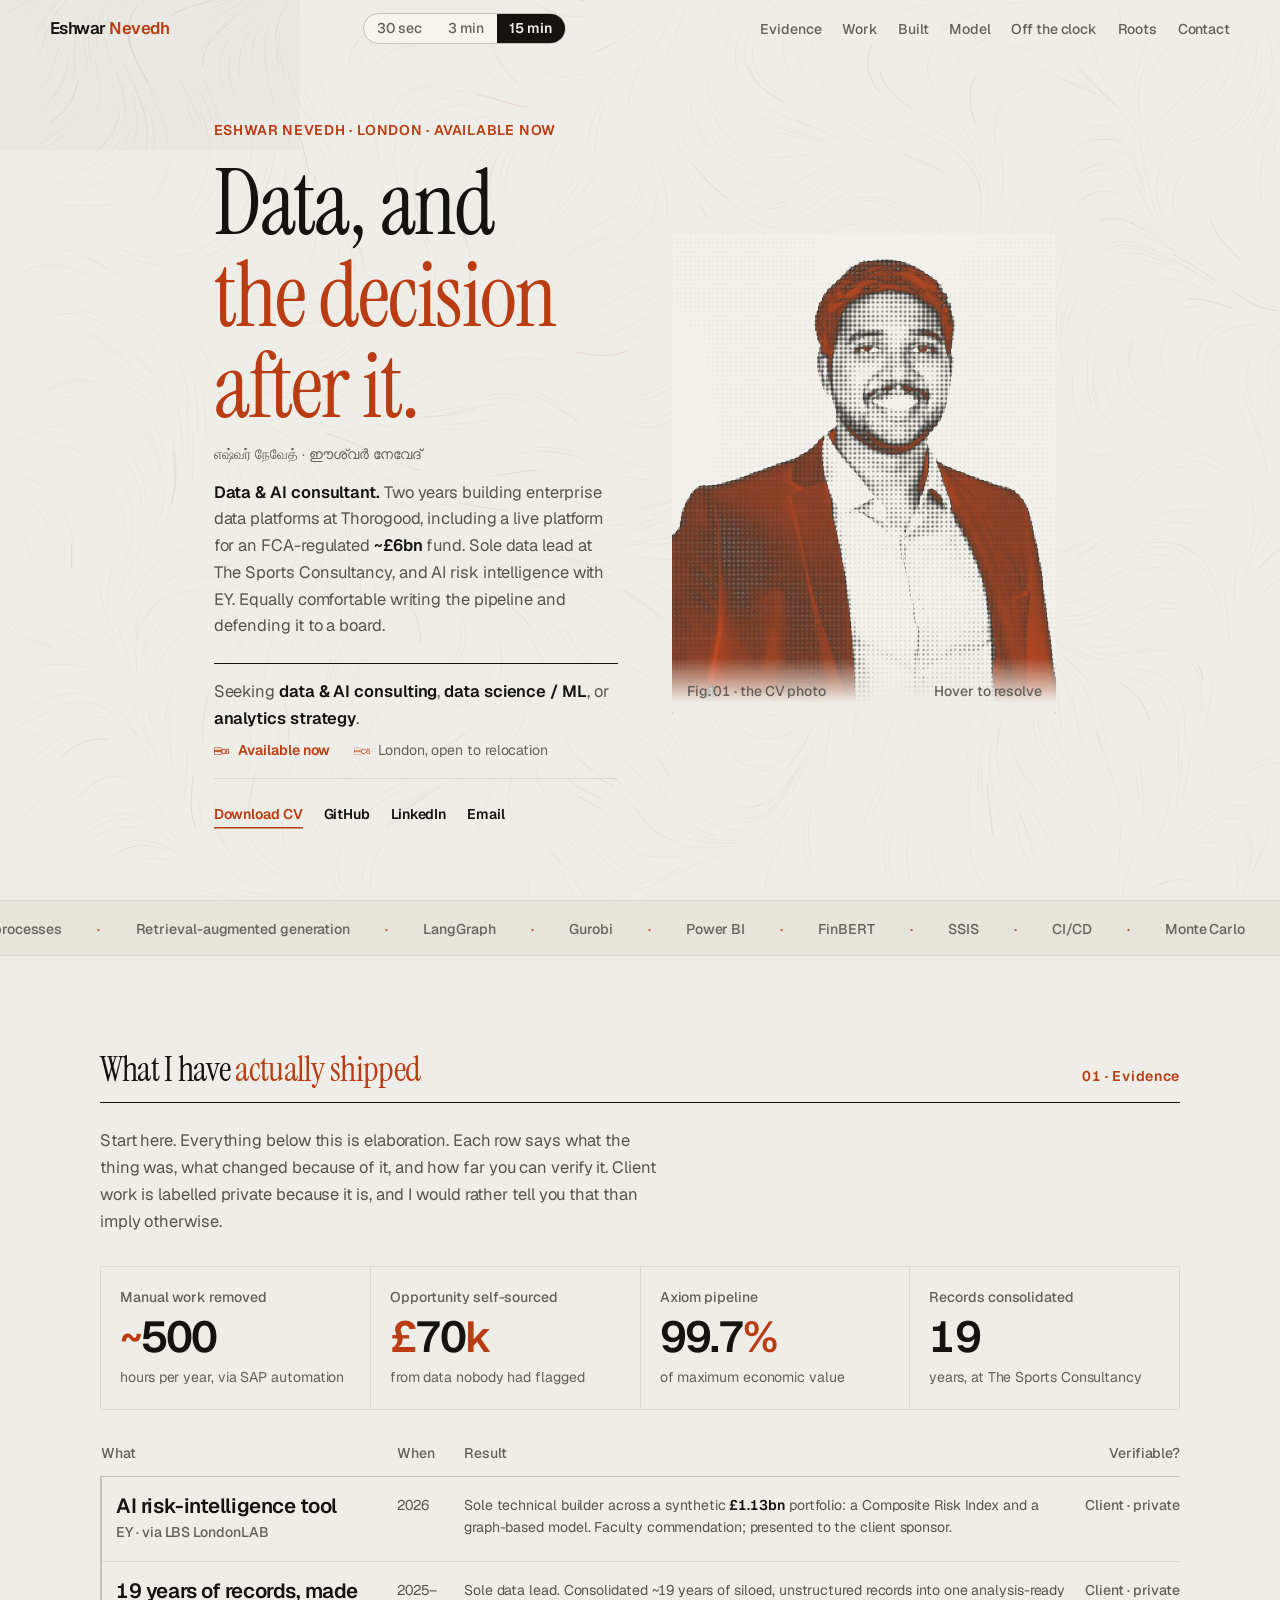
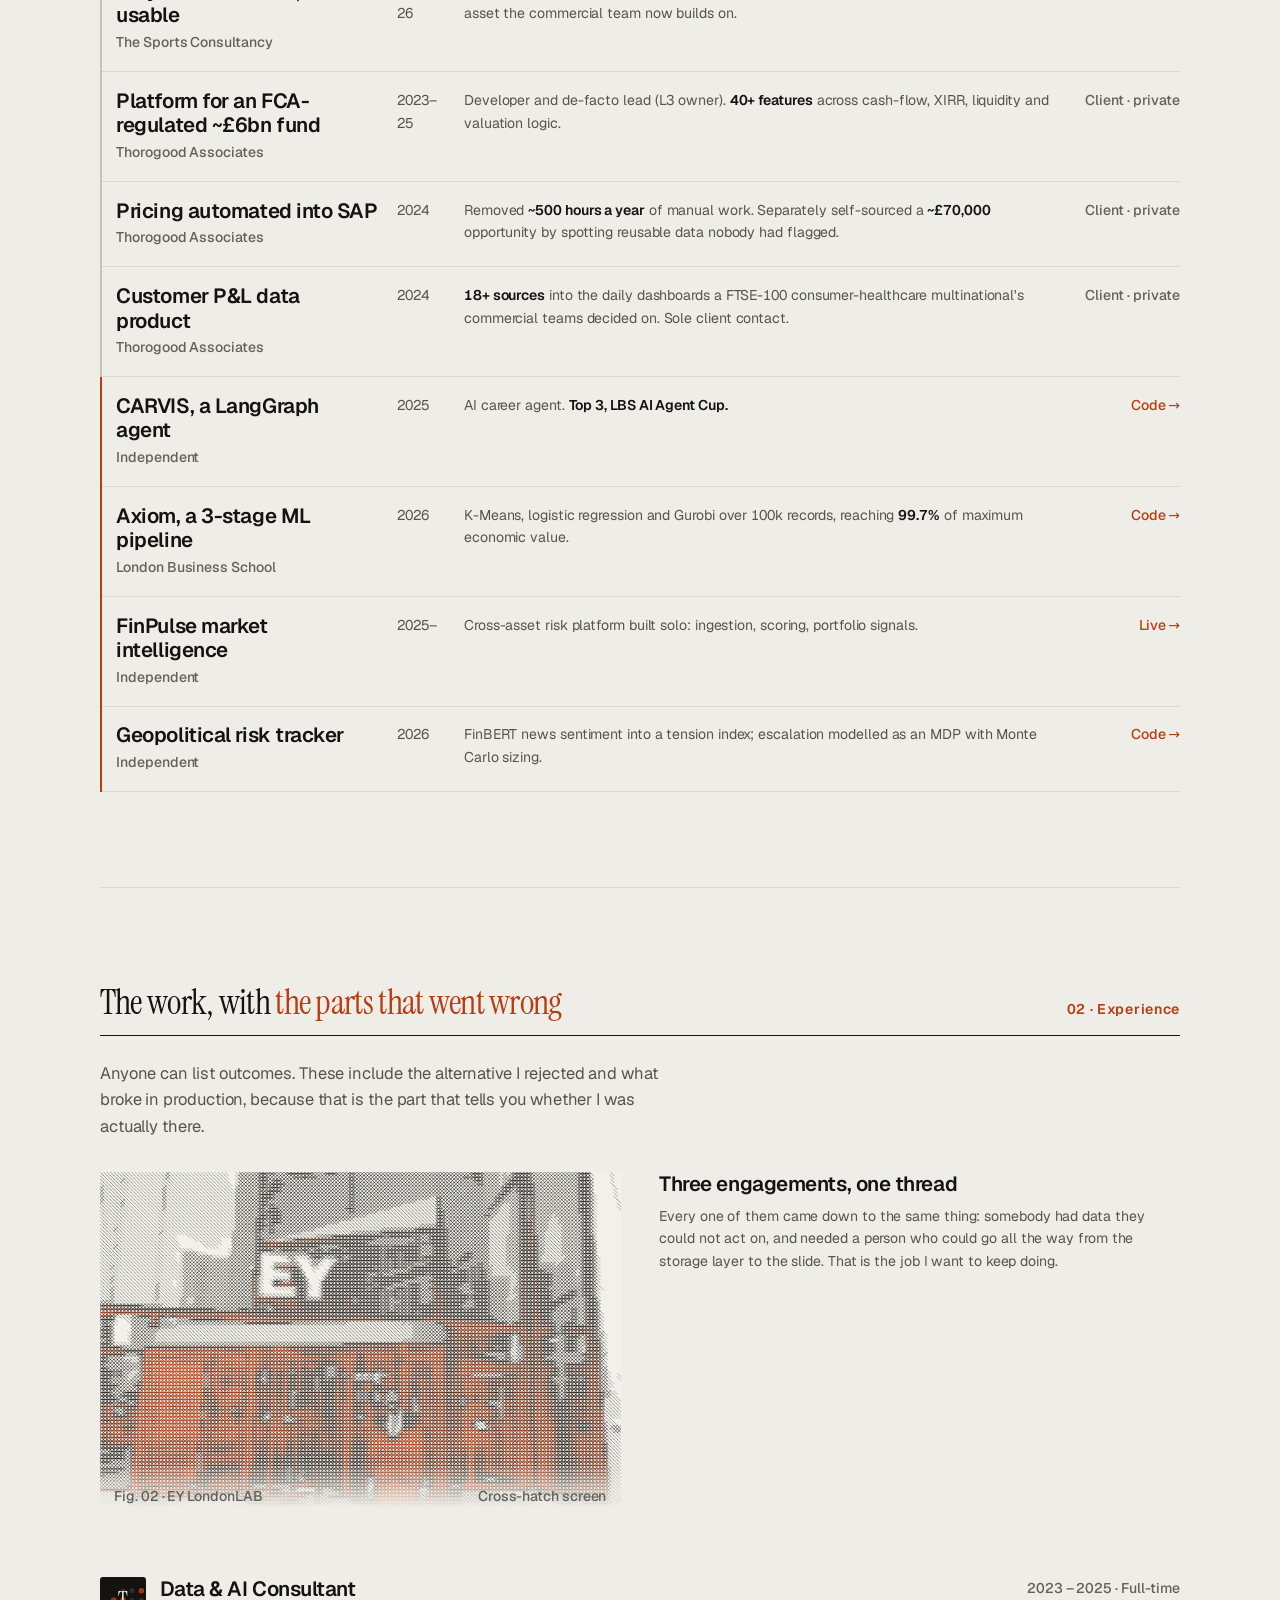
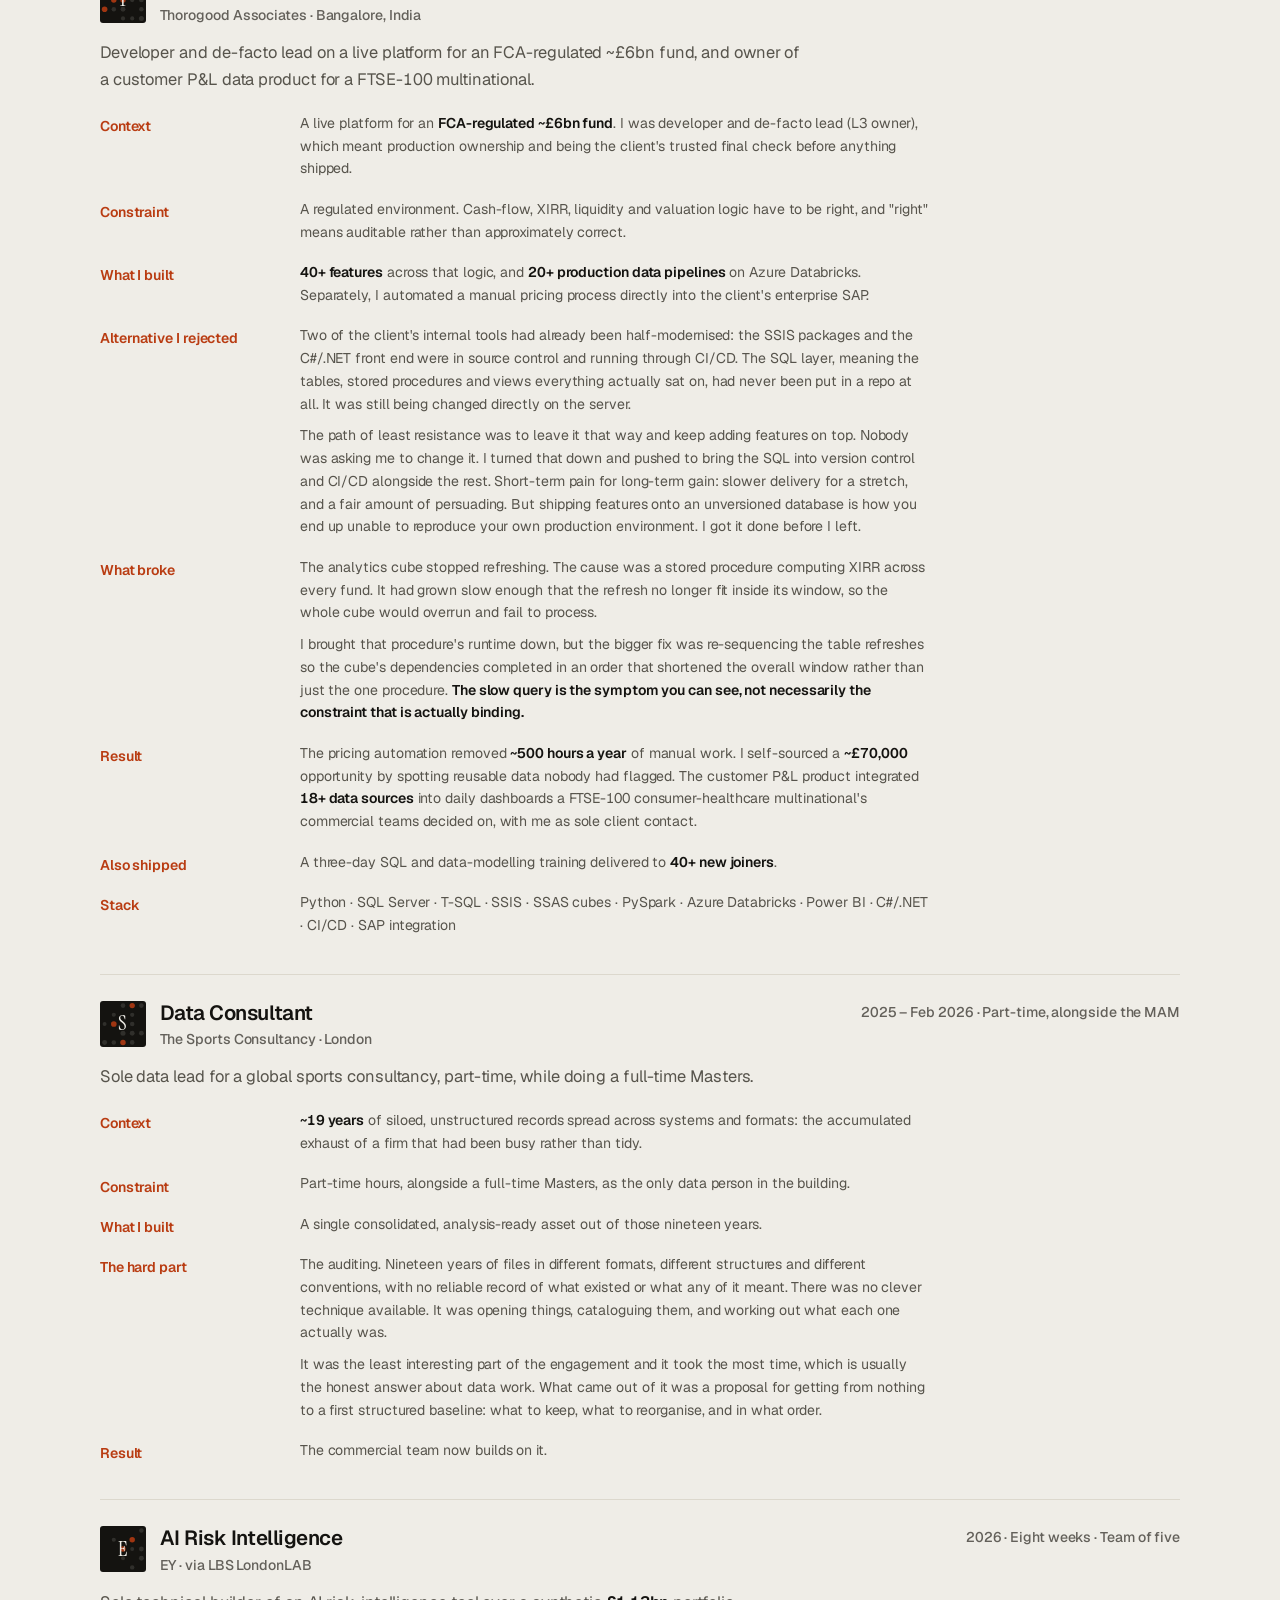
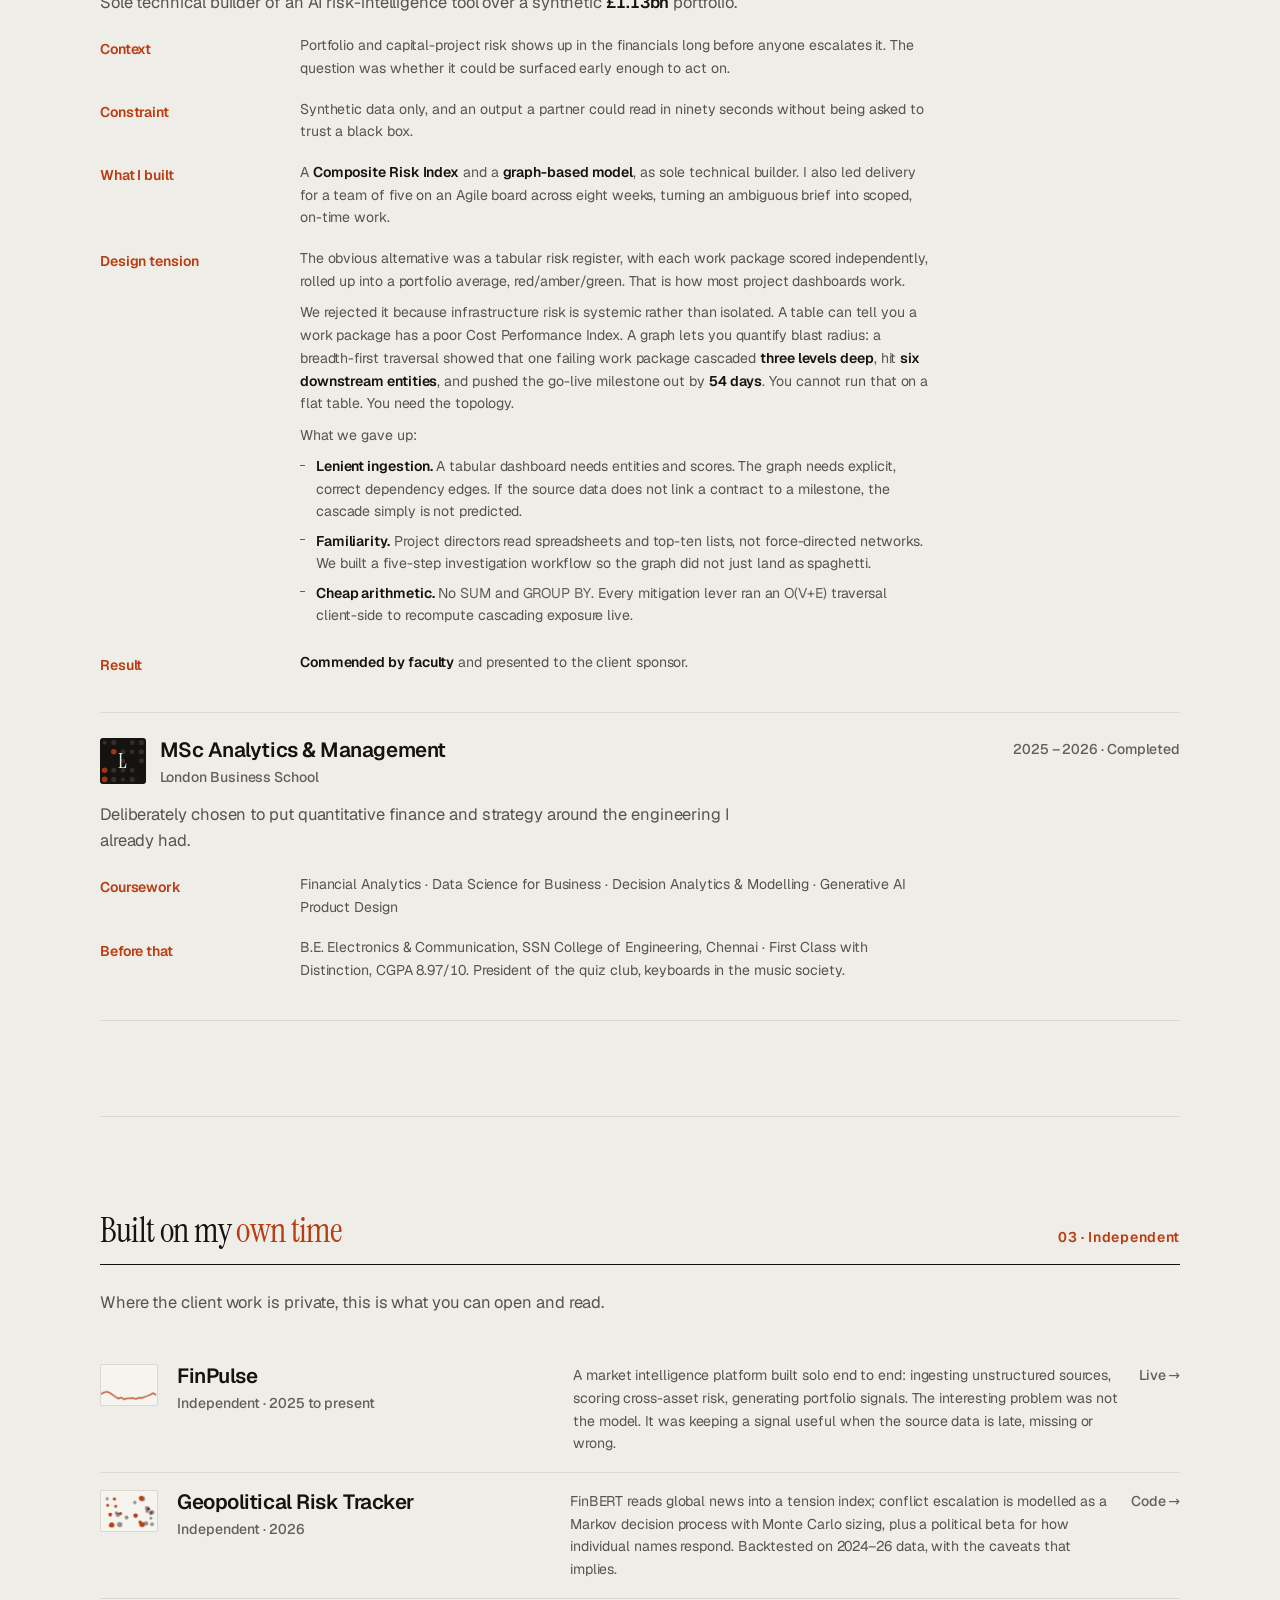
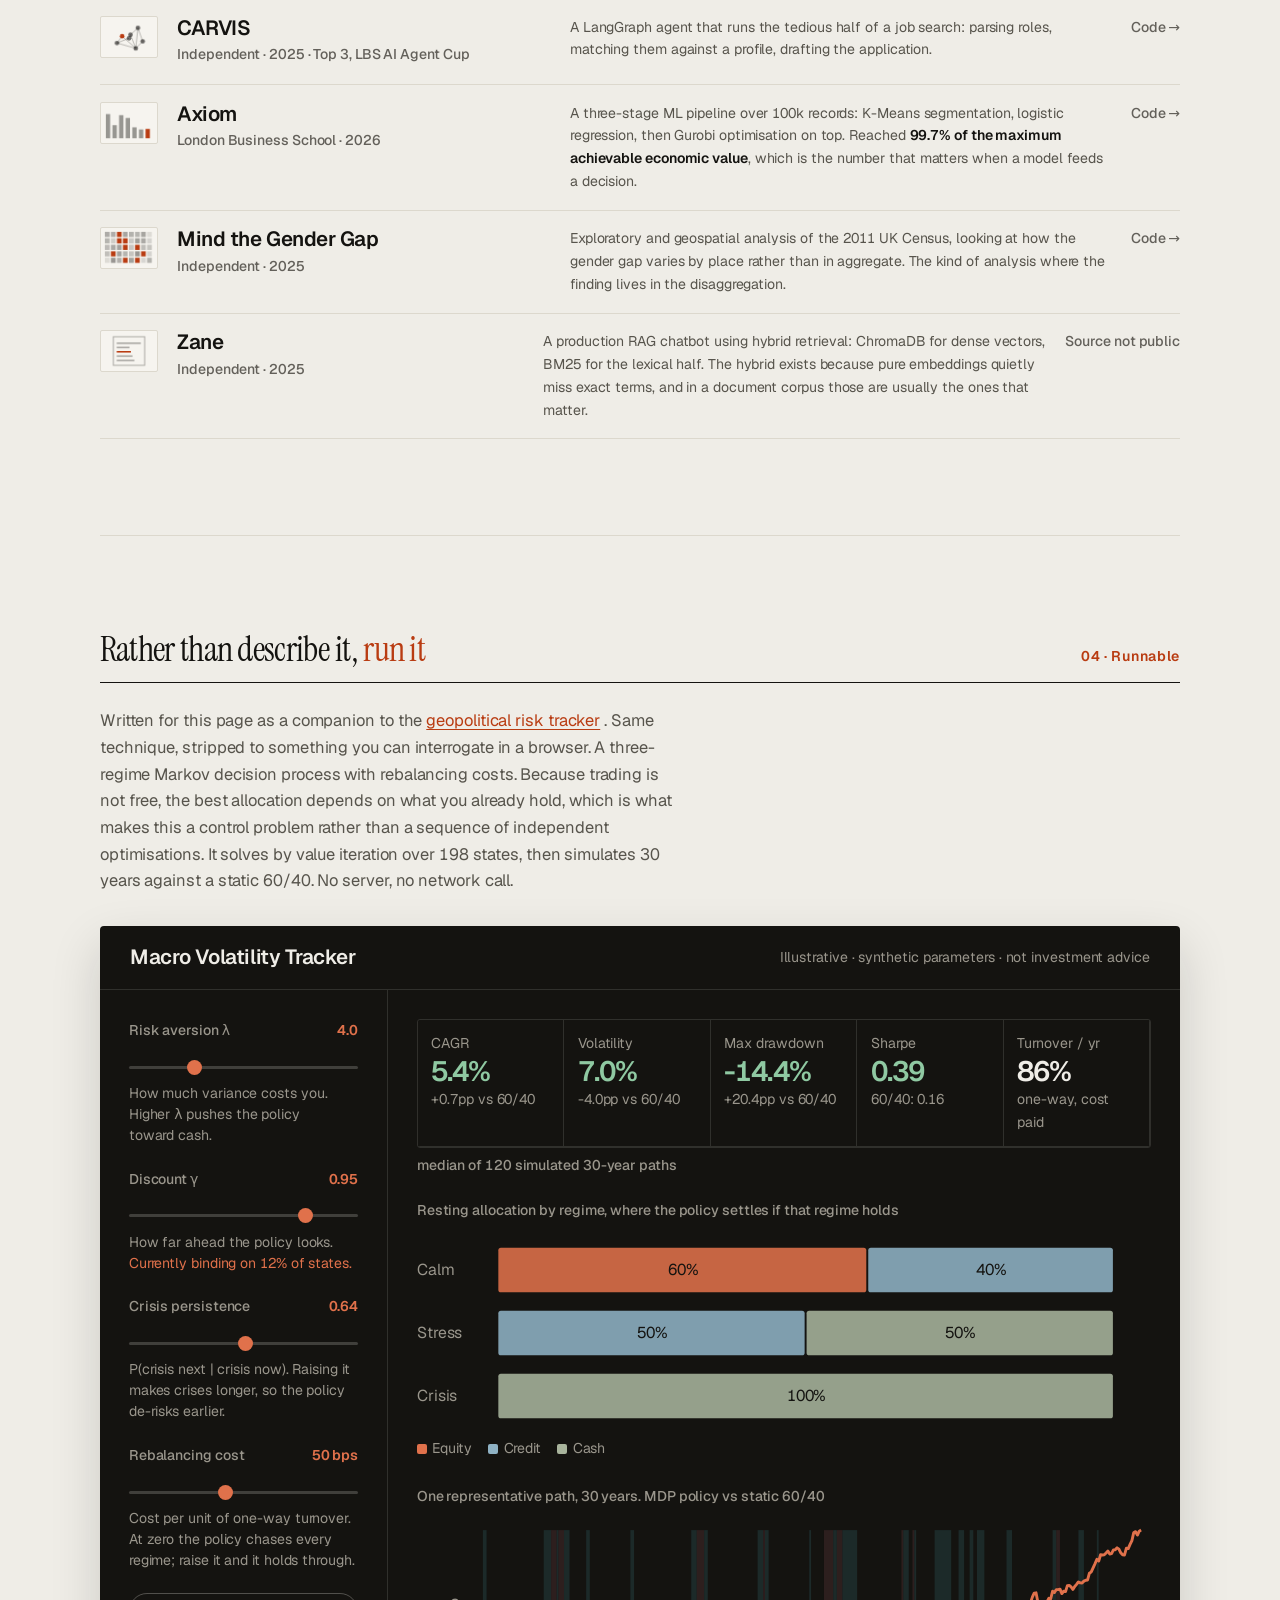
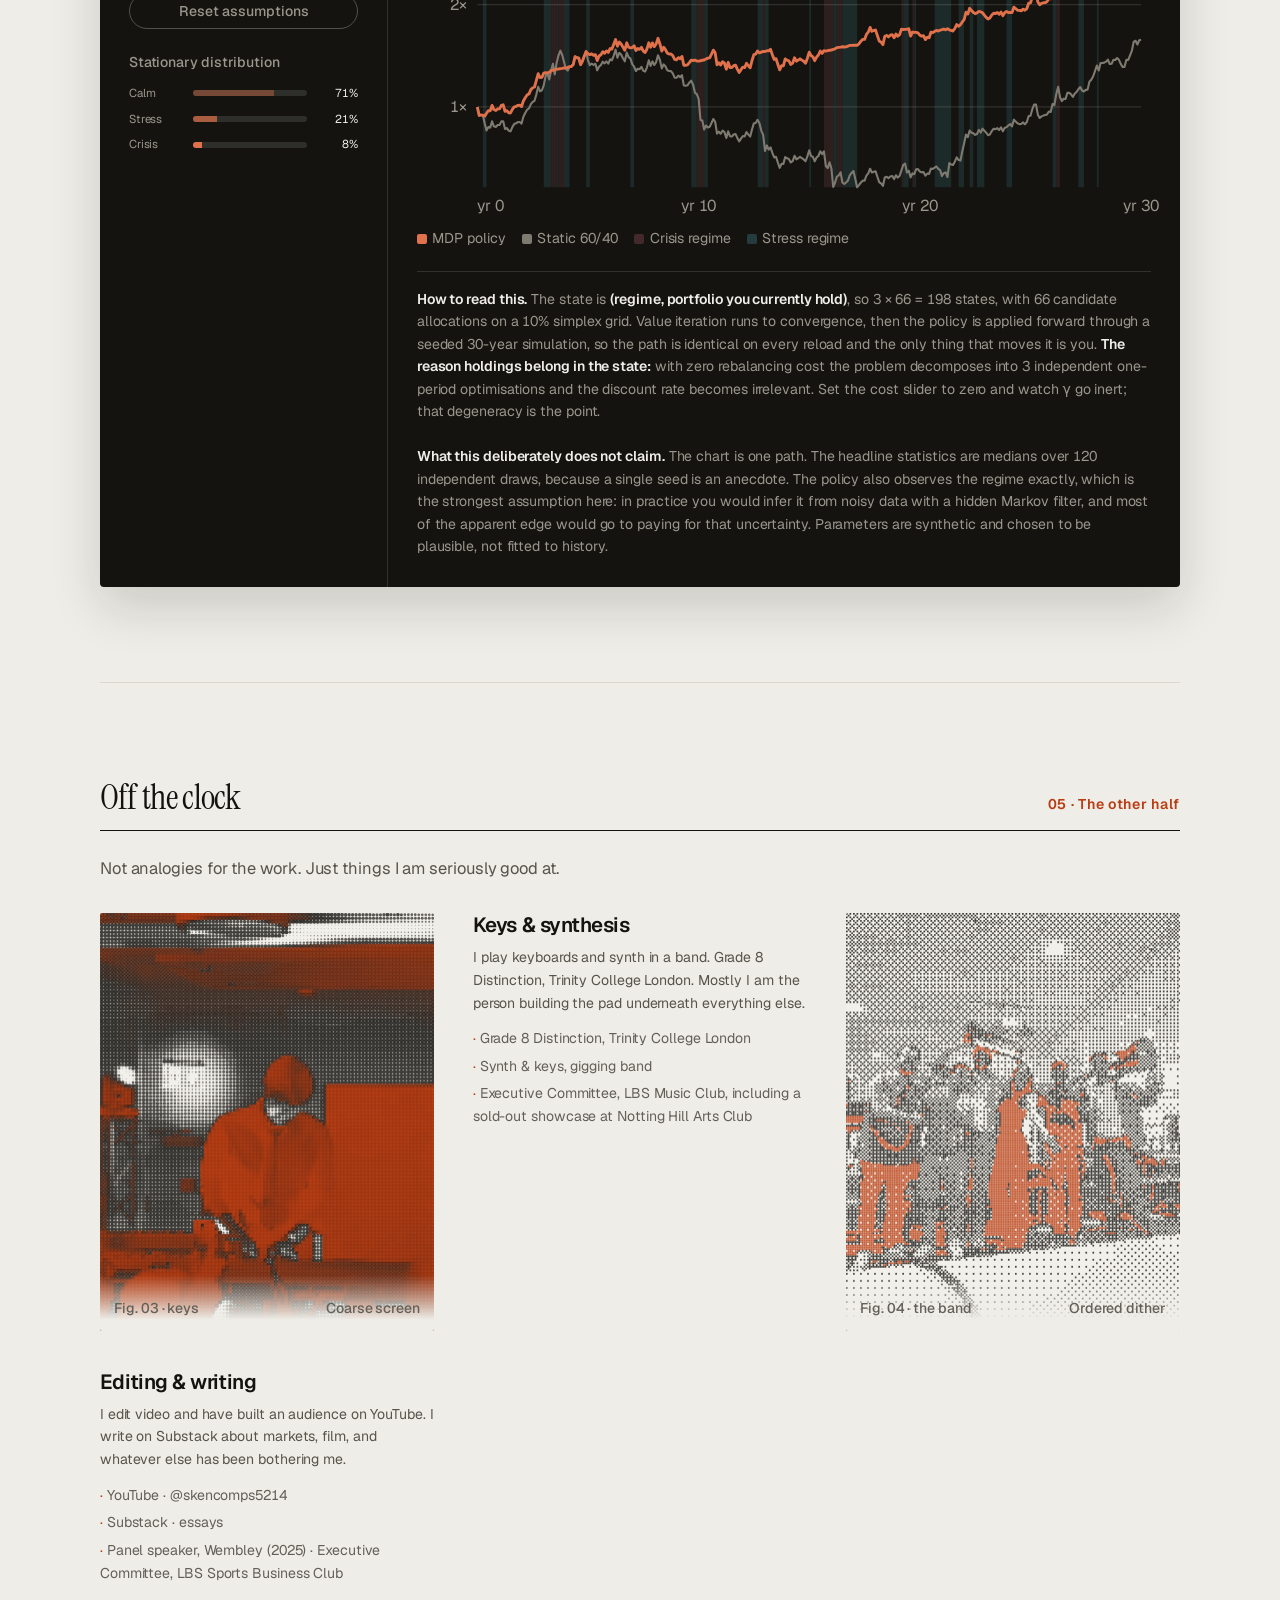
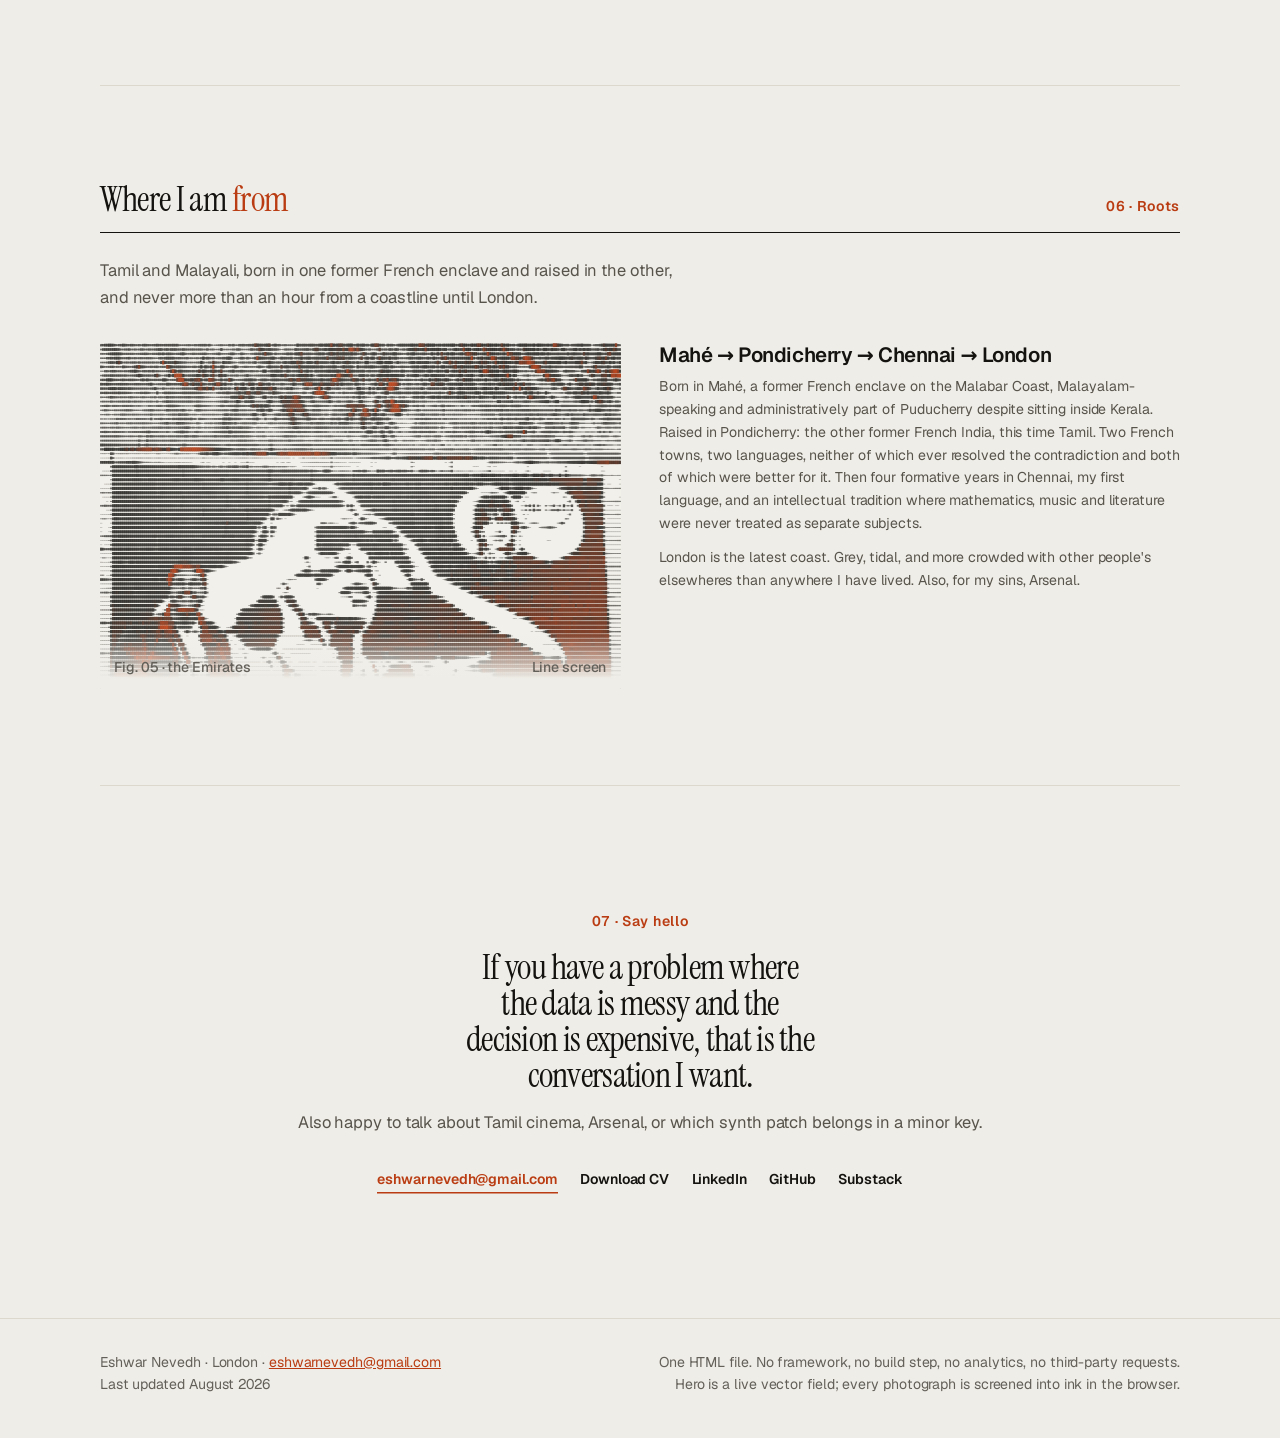
==== commit f1223fd4: "Add a title card, drop the visa line, remove em dashes and italics Opening - A title card plays once" ====
--- a/index.html
+++ b/index.html
@@ -4,21 +4,21 @@
 <meta charset="UTF-8"/>
 <meta name="viewport" content="width=device-width, initial-scale=1.0"/>
 
-<title>Eshwar Nevedh — Data &amp; AI, Analytics, Strategy</title>
-<meta name="description" content="Data &amp; AI consultant. Two years building enterprise data platforms at Thorogood including a live platform for an FCA-regulated ~£6bn fund, sole data lead at The Sports Consultancy, AI risk intelligence at EY. MSc Analytics &amp; Management, London Business School. Available immediately, UK Graduate Route."/>
+<title>Eshwar Nevedh · Data &amp; AI, Analytics, Strategy</title>
+<meta name="description" content="Data &amp; AI consultant. Two years building enterprise data platforms at Thorogood including a live platform for an FCA-regulated ~£6bn fund, sole data lead at The Sports Consultancy, AI risk intelligence at EY. MSc Analytics &amp; Management, London Business School. Available immediately."/>
 <link rel="canonical" href="https://eshwar-nevedh-portfolio.vercel.app/"/>
 
 <meta property="og:type" content="profile"/>
-<meta property="og:title" content="Eshwar Nevedh — Data &amp; AI, Analytics, Strategy"/>
+<meta property="og:title" content="Eshwar Nevedh · Data &amp; AI, Analytics, Strategy"/>
 <meta property="og:description" content="Enterprise ML, agentic systems, and the translation layer to the people deciding. MSc Analytics &amp; Management, London Business School. Available immediately."/>
 <meta property="og:image" content="https://eshwar-nevedh-portfolio.vercel.app/assets/og-card.jpg"/>
 <meta property="og:image:width" content="1200"/>
 <meta property="og:image:height" content="630"/>
-<meta property="og:image:alt" content="Eshwar Nevedh — Data &amp; AI, Analytics, Strategy"/>
+<meta property="og:image:alt" content="Eshwar Nevedh · Data &amp; AI, Analytics, Strategy"/>
 <meta property="og:url" content="https://eshwar-nevedh-portfolio.vercel.app/"/>
 <meta property="og:locale" content="en_GB"/>
 <meta name="twitter:card" content="summary_large_image"/>
-<meta name="twitter:title" content="Eshwar Nevedh — Data &amp; AI, Analytics, Strategy"/>
+<meta name="twitter:title" content="Eshwar Nevedh · Data &amp; AI, Analytics, Strategy"/>
 <meta name="twitter:description" content="Enterprise ML, agentic systems, and the translation layer to the people deciding."/>
 <meta name="twitter:image" content="https://eshwar-nevedh-portfolio.vercel.app/assets/og-card.jpg"/>
 
@@ -90,7 +90,8 @@
 h1,h2{font-family:var(--display);font-weight:400;color:var(--ink);
   letter-spacing:-.02em;line-height:1.02}
 h1{font-size:var(--t-display);text-wrap:balance}
-h1 em,h2 em{font-style:italic;color:var(--oxide)}
+h1 em,h2 em{font-style:normal;color:var(--oxide)}
+em{font-style:normal}
 h2{font-size:var(--t-h2)}
 h3{font-family:var(--sans);font-weight:600;color:var(--ink);
   font-size:var(--t-h3);letter-spacing:-.022em;line-height:1.2}
@@ -108,6 +109,31 @@
 html[data-depth="brief"] .t-deep{display:none!important}
 
 #grain{position:fixed;inset:0;z-index:60;pointer-events:none;opacity:.32;mix-blend-mode:multiply}
+
+/* ══════════ TITLE CARD ══════════
+   Plays once per session, skipped on any input and under reduced motion.
+   Added by JS only, so a no-JS visitor never sees it at all.            */
+#curtain{display:none}
+html.curtain{overflow:hidden}
+html.curtain #curtain{display:grid;position:fixed;inset:0;z-index:500;place-items:center;
+  background:var(--ink);text-align:center;padding:0 var(--pad);
+  animation:cnLift .9s cubic-bezier(.76,0,.24,1) 2.05s forwards}
+.cn-name{display:block;font-family:var(--display);font-weight:400;color:var(--bone);
+  font-size:clamp(2rem,7.5vw,5.2rem);line-height:1.05;white-space:nowrap;
+  clip-path:inset(0 100% -20% 0);letter-spacing:.2em;
+  animation:cnWipe 1.05s cubic-bezier(.22,1,.3,1) .2s forwards,
+            cnTrack 1.9s cubic-bezier(.22,1,.3,1) .2s forwards}
+.cn-rule{display:block;height:2px;width:min(58%,17rem);margin:1.15rem auto 0;
+  background:var(--oxide);transform:scaleX(0);transform-origin:left;
+  animation:cnRule .85s cubic-bezier(.22,1,.3,1) .8s forwards}
+.cn-sub{display:block;margin-top:1rem;color:var(--on-ink2);font-size:var(--t-small);
+  opacity:0;transform:translateY(9px);
+  animation:cnSub .75s cubic-bezier(.22,1,.3,1) 1.1s forwards}
+@keyframes cnWipe{to{clip-path:inset(0 -3% -20% 0)}}
+@keyframes cnTrack{to{letter-spacing:.005em}}
+@keyframes cnRule{to{transform:scaleX(1)}}
+@keyframes cnSub{to{opacity:1;transform:none}}
+@keyframes cnLift{to{transform:translateY(-101%)}}
 
 /* ── MOTION: one idea ── */
 @keyframes unmask{from{clip-path:inset(105% 0 -12% 0);transform:translateY(.4em)}
@@ -168,7 +194,7 @@
   margin-top:.9rem;font-family:var(--indic);letter-spacing:0}
 #hero h1{margin:0 0 1.1rem}
 .hero-lede{margin-bottom:1.5rem}
-/* a printed specimen line rather than a grid of boxes — cannot leave a dead cell */
+/* a printed specimen line rather than a grid of boxes: cannot leave a dead cell */
 .spec{border-top:1px solid var(--ink);border-bottom:1px solid var(--line);
   padding:.9rem 0 1rem;margin-bottom:1.5rem;max-width:44rem}
 .spec-seek{font-size:var(--t-body);color:var(--ink2);margin-bottom:.45rem}
@@ -200,7 +226,7 @@
   background:var(--bone2)}
 .marq-in{display:inline-flex;gap:2.2rem;font-size:var(--t-small);font-weight:500;
   color:var(--ink3);will-change:transform}
-.marq-in span::before{content:'—';color:var(--oxide);margin-right:2.2rem}
+.marq-in span::before{content:'·';color:var(--oxide);margin-right:2.2rem}
 
 /* ── STATS ── */
 .stats{display:grid;grid-template-columns:repeat(auto-fit,minmax(min(100%,11rem),1fr));
@@ -321,7 +347,7 @@
 .blk p{color:var(--ink2);font-size:var(--t-small)}
 .blk ul{list-style:none;margin-top:.8rem;font-size:var(--t-small);color:var(--ink3)}
 .blk li{margin-bottom:.3rem}
-.blk li::before{content:'— ';color:var(--oxide)}
+.blk li::before{content:'· ';color:var(--oxide)}
 
 /* ── CONTACT ── */
 #contact{text-align:center;padding:calc(var(--sect) * 1.3) 0}
@@ -372,12 +398,22 @@
 (function(){var h=document.documentElement;h.className+=' js';
   try{var d=localStorage.getItem('depth');
     if(d==='scan'||d==='brief'||d==='deep')h.setAttribute('data-depth',d);}catch(e){}
-  h.classList.add(window.CSS&&CSS.supports&&CSS.supports('animation-timeline','view()')?'sda':'io');})();
+  h.classList.add(window.CSS&&CSS.supports&&CSS.supports('animation-timeline','view()')?'sda':'io');
+  var seen=false; try{seen=sessionStorage.getItem('seenCurtain')==='1';}catch(e){}
+  if(!seen && !matchMedia('(prefers-reduced-motion: reduce)').matches) h.classList.add('curtain');})();
 </script>
 
 <svg id="grain" aria-hidden="true"><filter id="gr"><feTurbulence type="fractalNoise"
   baseFrequency="0.9" numOctaves="4" stitchTiles="stitch"/><feColorMatrix type="saturate" values="0"/>
   </filter><rect width="100%" height="100%" filter="url(#gr)" opacity="0.42"/></svg>
+
+<div id="curtain" aria-hidden="true">
+  <div>
+    <span class="cn-name">Eshwar Nevedh</span>
+    <span class="cn-rule"></span>
+    <span class="cn-sub">Data, and the decision after it.</span>
+  </div>
+</div>
 
 <a href="#main" class="skip">Skip to content</a>
 
@@ -409,12 +445,12 @@
   <div class="wrap">
     <div class="hero-grid">
       <div>
-        <p class="eyebrow rv">Eshwar Nevedh — London — available now</p>
+        <p class="eyebrow rv">Eshwar Nevedh · London · Available now</p>
         <h1 class="rv">Data, and <em>the decision after it.</em>
           <span class="name-native">எஷ்வர் நேவேத் · ഈശ്വർ നേവേദ്</span></h1>
         <p class="lede hero-lede rv"><b>Data &amp; AI consultant.</b> Two years building enterprise
-          data platforms at Thorogood — including a live platform for an FCA-regulated
-          <span class="num">~£6bn</span> fund — sole data lead at The Sports Consultancy, and AI risk
+          data platforms at Thorogood, including a live platform for an FCA-regulated
+          <span class="num">~£6bn</span> fund. Sole data lead at The Sports Consultancy, and AI risk
           intelligence with EY. Equally comfortable writing the pipeline and defending it to a board.</p>
 
         <div class="spec rv">
@@ -422,7 +458,6 @@
             or <b>analytics strategy</b>.</p>
           <p class="spec-status">
             <span class="now">Available now</span>
-            <span>UK Graduate Route &mdash; no sponsorship needed</span>
             <span>London, open to relocation</span>
           </p>
         </div>
@@ -438,7 +473,7 @@
       <figure class="plate plate--hero rv" data-screen="dot">
         <canvas aria-hidden="true"></canvas>
         <img src="assets/portrait@2x.avif" width="890" height="890" fetchpriority="high" alt="Eshwar Nevedh"/>
-        <figcaption><span>Fig. 01 — the CV photo</span><span>Hover to resolve</span></figcaption>
+        <figcaption><span>Fig. 01 · the CV photo</span><span>Hover to resolve</span></figcaption>
       </figure>
     </div>
   </div>
@@ -456,9 +491,9 @@
 <div class="wrap">
 
 <section class="chapter" id="evidence" style="border-top:none">
-  <div class="chead rv"><h2>What I have <em>actually shipped</em></h2><span class="cno">01 — Evidence</span></div>
+  <div class="chead rv"><h2>What I have <em>actually shipped</em></h2><span class="cno">01 · Evidence</span></div>
   <p class="cnote rv">Start here. Everything below this is elaboration. Each row says what the thing
-    was, what changed because of it, and how far you can verify it — client work is labelled private
+    was, what changed because of it, and how far you can verify it. Client work is labelled private
     because it is, and I would rather tell you that than imply otherwise.</p>
 
   <dl class="stats rv" style="margin-bottom:2rem">
@@ -476,30 +511,30 @@
     <table>
       <thead><tr><th>What</th><th>When</th><th>Result</th><th>Verifiable?</th></tr></thead>
       <tbody>
-        <tr><td><span class="e-what">AI risk-intelligence tool</span><span class="meta">EY — via LBS LondonLAB</span></td>
+        <tr><td><span class="e-what">AI risk-intelligence tool</span><span class="meta">EY · via LBS LondonLAB</span></td>
           <td>2026</td><td>Sole technical builder across a synthetic <span class="num">£1.13bn</span> portfolio:
           a Composite Risk Index and a graph-based model. Faculty commendation; presented to the client sponsor.</td>
-          <td><span class="tag">Client — private</span></td></tr>
+          <td><span class="tag">Client · private</span></td></tr>
         <tr><td><span class="e-what">19 years of records, made usable</span><span class="meta">The Sports Consultancy</span></td>
           <td>2025–26</td><td>Sole data lead. Consolidated ~19 years of siloed, unstructured records into
           one analysis-ready asset the commercial team now builds on.</td>
-          <td><span class="tag">Client — private</span></td></tr>
+          <td><span class="tag">Client · private</span></td></tr>
         <tr><td><span class="e-what">Platform for an FCA-regulated ~£6bn fund</span><span class="meta">Thorogood Associates</span></td>
           <td>2023–25</td><td>Developer and de-facto lead (L3 owner). <span class="num">40+ features</span>
           across cash-flow, XIRR, liquidity and valuation logic.</td>
-          <td><span class="tag">Client — private</span></td></tr>
+          <td><span class="tag">Client · private</span></td></tr>
         <tr><td><span class="e-what">Pricing automated into SAP</span><span class="meta">Thorogood Associates</span></td>
           <td>2024</td><td>Removed <span class="num">~500 hours a year</span> of manual work. Separately
           self-sourced a <span class="num">~£70,000</span> opportunity by spotting reusable data nobody had flagged.</td>
-          <td><span class="tag">Client — private</span></td></tr>
+          <td><span class="tag">Client · private</span></td></tr>
         <tr><td><span class="e-what">Customer P&amp;L data product</span><span class="meta">Thorogood Associates</span></td>
           <td>2024</td><td><span class="num">18+ sources</span> into the daily dashboards a FTSE-100
           consumer-healthcare multinational's commercial teams decided on. Sole client contact.</td>
-          <td><span class="tag">Client — private</span></td></tr>
-        <tr data-kind="public"><td><span class="e-what">CARVIS — LangGraph agent</span><span class="meta">Independent</span></td>
+          <td><span class="tag">Client · private</span></td></tr>
+        <tr data-kind="public"><td><span class="e-what">CARVIS, a LangGraph agent</span><span class="meta">Independent</span></td>
           <td>2025</td><td>AI career agent. <span class="num">Top 3, LBS AI Agent Cup.</span></td>
           <td><a class="tag u" href="https://github.com/sken2002/carvis-ai-job-agent" target="_blank" rel="noopener">Code →</a></td></tr>
-        <tr data-kind="public"><td><span class="e-what">Axiom — 3-stage ML pipeline</span><span class="meta">London Business School</span></td>
+        <tr data-kind="public"><td><span class="e-what">Axiom, a 3-stage ML pipeline</span><span class="meta">London Business School</span></td>
           <td>2026</td><td>K-Means, logistic regression and Gurobi over 100k records, reaching
           <span class="num">99.7%</span> of maximum economic value.</td>
           <td><a class="tag u" href="https://github.com/sken2002/axiom-decision-analytics-modelling" target="_blank" rel="noopener">Code →</a></td></tr>
@@ -516,7 +551,7 @@
 </section>
 
 <section class="chapter t-brief" id="work">
-  <div class="chead rv"><h2>The work, with <em>the parts that went wrong</em></h2><span class="cno">02 — Experience</span></div>
+  <div class="chead rv"><h2>The work, with <em>the parts that went wrong</em></h2><span class="cno">02 · Experience</span></div>
   <p class="cnote rv">Anyone can list outcomes. These include the alternative I rejected and what broke
     in production, because that is the part that tells you whether I was actually there.</p>
 
@@ -524,7 +559,7 @@
     <figure class="plate plate--wide rv" data-screen="cross">
       <canvas aria-hidden="true"></canvas>
       <img src="assets/ey@2x.avif" width="721" height="961" loading="lazy" alt="Eshwar at the EY LondonLAB project"/>
-      <figcaption><span>Fig. 02 — EY LondonLAB</span><span>Cross-hatch screen</span></figcaption>
+      <figcaption><span>Fig. 02 · EY LondonLAB</span><span>Cross-hatch screen</span></figcaption>
     </figure>
     <div class="blk rv">
       <h3>Three engagements, one thread</h3>
@@ -537,13 +572,13 @@
   <article class="cs rv">
     <div class="cs-top"><div class="cs-id"><span class="mark" data-seed="thorogood"><canvas aria-hidden="true"></canvas><b>T</b></span>
       <div><h3>Data &amp; AI Consultant</h3>
-      <span class="meta">Thorogood Associates — Bangalore, India</span></div></div>
+      <span class="meta">Thorogood Associates · Bangalore, India</span></div></div>
       <span class="meta">2023 – 2025 · Full-time</span></div>
     <p class="cs-lede">Developer and de-facto lead on a live platform for an FCA-regulated ~£6bn fund,
       and owner of a customer P&amp;L data product for a FTSE-100 multinational.</p>
     <dl class="f">
       <dt>Context</dt><dd>A live platform for an <b>FCA-regulated ~£6bn fund</b>. I was developer and
-        de-facto lead — L3 owner — which meant production ownership and being the client's trusted
+        de-facto lead (L3 owner), which meant production ownership and being the client's trusted
         final check before anything shipped.</dd>
       <dt>Constraint</dt><dd>A regulated environment. Cash-flow, XIRR, liquidity and valuation logic
         have to be right, and "right" means auditable rather than approximately correct.</dd>
@@ -553,7 +588,7 @@
       <dt class="t-deep">Alternative I rejected</dt>
       <dd class="t-deep"><p>Two of the client's internal tools had already been half-modernised: the
         SSIS packages and the C#/.NET front end were in source control and running through CI/CD. The
-        SQL layer — the tables, stored procedures and views that everything actually sat on — had never
+        SQL layer, meaning the tables, stored procedures and views everything actually sat on, had never
         been put in a repo at all. It was still being changed directly on the server.</p>
         <p>The path of least resistance was to leave it that way and keep adding features on top.
         Nobody was asking me to change it. I turned that down and pushed to bring the SQL into version
@@ -562,7 +597,7 @@
         how you end up unable to reproduce your own production environment. I got it done before I left.</p></dd>
       <dt class="t-deep">What broke</dt>
       <dd class="t-deep"><p>The analytics cube stopped refreshing. The cause was a stored procedure
-        computing XIRR across every fund — it had grown slow enough that the refresh no longer fit
+        computing XIRR across every fund. It had grown slow enough that the refresh no longer fit
         inside its window, so the whole cube would overrun and fail to process.</p>
         <p>I brought that procedure's runtime down, but the bigger fix was re-sequencing the table
         refreshes so the cube's dependencies completed in an order that shortened the overall window
@@ -582,20 +617,20 @@
   <article class="cs rv">
     <div class="cs-top"><div class="cs-id"><span class="mark" data-seed="sportsconsultancy"><canvas aria-hidden="true"></canvas><b>S</b></span>
       <div><h3>Data Consultant</h3>
-      <span class="meta">The Sports Consultancy — London</span></div></div>
+      <span class="meta">The Sports Consultancy · London</span></div></div>
       <span class="meta">2025 – Feb 2026 · Part-time, alongside the MAM</span></div>
     <p class="cs-lede">Sole data lead for a global sports consultancy, part-time, while doing a
       full-time Masters.</p>
     <dl class="f">
       <dt>Context</dt><dd><b>~19 years</b> of siloed, unstructured records spread across systems and
-        formats — the accumulated exhaust of a firm that had been busy rather than tidy.</dd>
+        formats: the accumulated exhaust of a firm that had been busy rather than tidy.</dd>
       <dt>Constraint</dt><dd>Part-time hours, alongside a full-time Masters, as the only data person
         in the building.</dd>
       <dt>What I built</dt><dd>A single consolidated, analysis-ready asset out of those nineteen years.</dd>
       <dt class="t-deep">The hard part</dt>
       <dd class="t-deep"><p>The auditing. Nineteen years of files in different formats, different
         structures and different conventions, with no reliable record of what existed or what any of it
-        meant. There was no clever technique available — it was opening things, cataloguing them, and
+        meant. There was no clever technique available. It was opening things, cataloguing them, and
         working out what each one actually was.</p>
         <p>It was the least interesting part of the engagement and it took the most time, which is
         usually the honest answer about data work. What came out of it was a proposal for getting from
@@ -607,7 +642,7 @@
   <article class="cs rv">
     <div class="cs-top"><div class="cs-id"><span class="mark" data-seed="eylondonlab"><canvas aria-hidden="true"></canvas><b>E</b></span>
       <div><h3>AI Risk Intelligence</h3>
-      <span class="meta">EY — via LBS LondonLAB</span></div></div>
+      <span class="meta">EY · via LBS LondonLAB</span></div></div>
       <span class="meta">2026 · Eight weeks · Team of five</span></div>
     <p class="cs-lede">Sole technical builder of an AI risk-intelligence tool over a synthetic
       <b>£1.13bn</b> portfolio.</p>
@@ -620,18 +655,18 @@
         technical builder. I also led delivery for a team of five on an Agile board across eight weeks,
         turning an ambiguous brief into scoped, on-time work.</dd>
       <dt class="t-deep">Design tension</dt>
-      <dd class="t-deep"><p>The obvious alternative was a tabular risk register — each work package
+      <dd class="t-deep"><p>The obvious alternative was a tabular risk register, with each work package
         scored independently, rolled up into a portfolio average, red/amber/green. That is how most
         project dashboards work.</p>
         <p>We rejected it because infrastructure risk is systemic rather than isolated. A table can tell
         you a work package has a poor Cost Performance Index. A graph lets you quantify blast radius: a
         breadth-first traversal showed that one failing work package cascaded <b>three levels deep</b>,
         hit <b>six downstream entities</b>, and pushed the go-live milestone out by <b>54 days</b>. You
-        cannot run that on a flat table — you need the topology.</p>
+        cannot run that on a flat table. You need the topology.</p>
         <p>What we gave up:</p>
         <ul>
           <li><b>Lenient ingestion.</b> A tabular dashboard needs entities and scores. The graph needs
-            explicit, correct dependency edges — if the source data does not link a contract to a
+            explicit, correct dependency edges. If the source data does not link a contract to a
             milestone, the cascade simply is not predicted.</li>
           <li><b>Familiarity.</b> Project directors read spreadsheets and top-ten lists, not
             force-directed networks. We built a five-step investigation workflow so the graph did not
@@ -655,63 +690,63 @@
       <dt>Coursework</dt><dd class="stack">Financial Analytics · Data Science for Business ·
         Decision Analytics &amp; Modelling · Generative AI Product Design</dd>
       <dt>Before that</dt><dd>B.E. Electronics &amp; Communication, SSN College of Engineering, Chennai
-        — First Class with Distinction, CGPA 8.97/10. President of the quiz club, keyboards in the
+        · First Class with Distinction, CGPA 8.97/10. President of the quiz club, keyboards in the
         music society.</dd>
     </dl>
   </article>
 </section>
 
 <section class="chapter t-brief" id="built">
-  <div class="chead rv"><h2>Things I built <em>nobody asked for</em></h2><span class="cno">03 — Independent</span></div>
-  <p class="cnote rv">Where the client work is private, this is what you can open and poke at.</p>
+  <div class="chead rv"><h2>Built on my <em>own time</em></h2><span class="cno">03 · Independent</span></div>
+  <p class="cnote rv">Where the client work is private, this is what you can open and read.</p>
 
   <a class="row rv" href="https://finpulse-intelligence.onrender.com/" target="_blank" rel="noopener">
-    <canvas class="glyph" data-glyph="line" aria-hidden="true"></canvas><div><h3>FinPulse</h3><span class="meta">Independent — 2025 to present</span></div>
+    <canvas class="glyph" data-glyph="line" aria-hidden="true"></canvas><div><h3>FinPulse</h3><span class="meta">Independent · 2025 to present</span></div>
     <div class="row-d">A market intelligence platform built solo end to end: ingesting unstructured
       sources, scoring cross-asset risk, generating portfolio signals. The interesting problem was not
-      the model — it was keeping a signal useful when the source data is late, missing or wrong.</div>
+      the model. It was keeping a signal useful when the source data is late, missing or wrong.</div>
     <div class="row-x">Live →</div></a>
 
   <a class="row rv" href="https://github.com/sken2002/geopolitical-stock-risk-tracker" target="_blank" rel="noopener">
-    <canvas class="glyph" data-glyph="scatter" aria-hidden="true"></canvas><div><h3>Geopolitical Risk Tracker</h3><span class="meta">Independent — 2026</span></div>
+    <canvas class="glyph" data-glyph="scatter" aria-hidden="true"></canvas><div><h3>Geopolitical Risk Tracker</h3><span class="meta">Independent · 2026</span></div>
     <div class="row-d">FinBERT reads global news into a tension index; conflict escalation is modelled
       as a Markov decision process with Monte Carlo sizing, plus a political beta for how individual
       names respond. Backtested on 2024–26 data, with the caveats that implies.</div>
     <div class="row-x">Code →</div></a>
 
   <a class="row rv" href="https://github.com/sken2002/carvis-ai-job-agent" target="_blank" rel="noopener">
-    <canvas class="glyph" data-glyph="network" aria-hidden="true"></canvas><div><h3>CARVIS</h3><span class="meta">Independent — 2025 · Top 3, LBS AI Agent Cup</span></div>
-    <div class="row-d">A LangGraph agent that runs the tedious half of a job search — parsing roles,
+    <canvas class="glyph" data-glyph="network" aria-hidden="true"></canvas><div><h3>CARVIS</h3><span class="meta">Independent · 2025 · Top 3, LBS AI Agent Cup</span></div>
+    <div class="row-d">A LangGraph agent that runs the tedious half of a job search: parsing roles,
       matching them against a profile, drafting the application.</div>
     <div class="row-x">Code →</div></a>
 
   <a class="row rv" href="https://github.com/sken2002/axiom-decision-analytics-modelling" target="_blank" rel="noopener">
-    <canvas class="glyph" data-glyph="bars" aria-hidden="true"></canvas><div><h3>Axiom</h3><span class="meta">London Business School — 2026</span></div>
-    <div class="row-d">A three-stage ML pipeline over 100k records — K-Means segmentation, logistic
+    <canvas class="glyph" data-glyph="bars" aria-hidden="true"></canvas><div><h3>Axiom</h3><span class="meta">London Business School · 2026</span></div>
+    <div class="row-d">A three-stage ML pipeline over 100k records: K-Means segmentation, logistic
       regression, then Gurobi optimisation on top. Reached <b>99.7% of the maximum achievable economic
       value</b>, which is the number that matters when a model feeds a decision.</div>
     <div class="row-x">Code →</div></a>
 
   <a class="row rv" href="https://github.com/sken2002/mind-the-gender-gap-uk-census-analysis" target="_blank" rel="noopener">
-    <canvas class="glyph" data-glyph="grid" aria-hidden="true"></canvas><div><h3>Mind the Gender Gap</h3><span class="meta">Independent — 2025</span></div>
-    <div class="row-d">Exploratory and geospatial analysis of the 2011 UK Census — how the gender gap
+    <canvas class="glyph" data-glyph="grid" aria-hidden="true"></canvas><div><h3>Mind the Gender Gap</h3><span class="meta">Independent · 2025</span></div>
+    <div class="row-d">Exploratory and geospatial analysis of the 2011 UK Census, looking at how the gender gap
       varies by place rather than in aggregate. The kind of analysis where the finding lives in the
       disaggregation.</div>
     <div class="row-x">Code →</div></a>
 
   <div class="row rv" style="cursor:default">
-    <canvas class="glyph" data-glyph="doc" aria-hidden="true"></canvas><div><h3>Zane</h3><span class="meta">Independent — 2025</span></div>
-    <div class="row-d">A production RAG chatbot using hybrid retrieval — ChromaDB for dense vectors,
+    <canvas class="glyph" data-glyph="doc" aria-hidden="true"></canvas><div><h3>Zane</h3><span class="meta">Independent · 2025</span></div>
+    <div class="row-d">A production RAG chatbot using hybrid retrieval: ChromaDB for dense vectors,
       BM25 for the lexical half. The hybrid exists because pure embeddings quietly miss exact terms,
       and in a document corpus those are usually the ones that matter.</div>
     <div class="row-x">Source not public</div></div>
 </section>
 
 <section class="chapter t-deep" id="model">
-  <div class="chead rv"><h2>Rather than describe it, <em>run it</em></h2><span class="cno">04 — Runnable</span></div>
+  <div class="chead rv"><h2>Rather than describe it, <em>run it</em></h2><span class="cno">04 · Runnable</span></div>
   <p class="cnote rv">Written for this page as a companion to the
     <a href="https://github.com/sken2002/geopolitical-stock-risk-tracker" target="_blank" rel="noopener">geopolitical risk tracker</a>
-    — same technique, stripped to something you can interrogate in a browser. A three-regime Markov
+    . Same technique, stripped to something you can interrogate in a browser. A three-regime Markov
     decision process with rebalancing costs. Because trading is not free, the best allocation depends
     on what you already hold, which is what makes this a control problem rather than a sequence of
     independent optimisations. It solves by value iteration over 198 states, then simulates 30 years
@@ -741,28 +776,28 @@
       <div class="mw-out">
         <div class="mrow" id="mStats"></div>
         <p class="msub" id="mStatNote" style="margin:-.4rem 0 1.4rem"></p>
-        <p class="msub">Resting allocation by regime — where the policy settles if that regime holds</p>
+        <p class="msub">Resting allocation by regime, where the policy settles if that regime holds</p>
         <svg class="mchart" id="allocChart" viewBox="0 0 560 150" role="img" aria-labelledby="allocDesc"></svg>
         <p id="allocDesc" class="mlegend">
           <span><i style="background:var(--ch-eq)"></i>Equity</span>
           <span><i style="background:var(--ch-cr)"></i>Credit</span>
           <span><i style="background:var(--ch-ca)"></i>Cash</span></p>
-        <p class="msub" style="margin-top:1.6rem">One representative path, 30 years — MDP policy vs static 60/40</p>
+        <p class="msub" style="margin-top:1.6rem">One representative path, 30 years. MDP policy vs static 60/40</p>
         <svg class="mchart" id="pathChart" viewBox="0 0 560 230" role="img" aria-labelledby="pathDesc"></svg>
         <p id="pathDesc" class="mlegend">
           <span><i style="background:var(--ch-eq)"></i>MDP policy</span>
           <span><i style="background:var(--ch-static)"></i>Static 60/40</span>
           <span><i style="background:#43292A"></i>Crisis regime</span>
           <span><i style="background:#243C3E"></i>Stress regime</span></p>
-        <p class="mfoot"><b>How to read this.</b> The state is <em>(regime, portfolio you currently
-          hold)</em> — 3 × 66 = 198 states, with 66 candidate allocations on a 10% simplex grid. Value
+        <p class="mfoot"><b>How to read this.</b> The state is <b>(regime, portfolio you currently
+          hold)</b>, so 3 × 66 = 198 states, with 66 candidate allocations on a 10% simplex grid. Value
           iteration runs to convergence, then the policy is applied forward through a seeded 30-year
           simulation, so the path is identical on every reload and the only thing that moves it is you.
           <b>The reason holdings belong in the state:</b> with zero rebalancing cost the problem
           decomposes into 3 independent one-period optimisations and the discount rate becomes
           irrelevant. Set the cost slider to zero and watch γ go inert; that degeneracy is the point.
           <br/><br/>
-          <b>What this deliberately does not claim.</b> The chart is one path — the headline statistics
+          <b>What this deliberately does not claim.</b> The chart is one path. The headline statistics
           are medians over 120 independent draws, because a single seed is an anecdote. The policy also
           observes the regime exactly, which is the strongest assumption here: in practice you would
           infer it from noisy data with a hidden Markov filter, and most of the apparent edge would go
@@ -774,37 +809,37 @@
 </section>
 
 <section class="chapter t-brief" id="offclock">
-  <div class="chead rv"><h2>Off the clock</h2><span class="cno">05 — The other half</span></div>
+  <div class="chead rv"><h2>Off the clock</h2><span class="cno">05 · The other half</span></div>
   <p class="cnote rv">Not analogies for the work. Just things I am seriously good at.</p>
 
   <div class="split split--media">
     <figure class="plate plate--tall rv" data-screen="coarse">
       <canvas aria-hidden="true"></canvas>
       <img src="assets/keys@2x.avif" width="721" height="961" loading="lazy" alt="Eshwar playing keyboards"/>
-      <figcaption><span>Fig. 03 — keys</span><span>Coarse screen</span></figcaption>
+      <figcaption><span>Fig. 03 · keys</span><span>Coarse screen</span></figcaption>
     </figure>
     <div class="blk rv">
       <h3>Keys &amp; synthesis</h3>
       <p>I play keyboards and synth in a band. Grade 8 Distinction, Trinity College London. Mostly I am
         the person building the pad underneath everything else.</p>
       <ul>
-        <li>Grade 8 Distinction — Trinity College London</li>
+        <li>Grade 8 Distinction, Trinity College London</li>
         <li>Synth &amp; keys, gigging band</li>
-        <li>Executive Committee, LBS Music Club — including a sold-out showcase at Notting Hill Arts Club</li>
+        <li>Executive Committee, LBS Music Club, including a sold-out showcase at Notting Hill Arts Club</li>
       </ul>
     </div>
     <figure class="plate plate--tall rv" data-screen="dither">
       <canvas aria-hidden="true"></canvas>
       <img src="assets/band@2x.avif" width="721" height="940" loading="lazy" alt="Eshwar performing on synth with his band"/>
-      <figcaption><span>Fig. 04 — the band</span><span>Ordered dither</span></figcaption>
+      <figcaption><span>Fig. 04 · the band</span><span>Ordered dither</span></figcaption>
     </figure>
     <div class="blk rv">
       <h3>Editing &amp; writing</h3>
-      <p>I edit video and have built an audience on YouTube. I write on Substack — markets, film, and
+      <p>I edit video and have built an audience on YouTube. I write on Substack about markets, film, and
         whatever else has been bothering me.</p>
       <ul>
-        <li><a class="u" href="https://www.youtube.com/@skencomps5214" target="_blank" rel="noopener">YouTube — @skencomps5214</a></li>
-        <li><a class="u" href="https://eshwarnevedh.substack.com/" target="_blank" rel="noopener">Substack — essays</a></li>
+        <li><a class="u" href="https://www.youtube.com/@skencomps5214" target="_blank" rel="noopener">YouTube · @skencomps5214</a></li>
+        <li><a class="u" href="https://eshwarnevedh.substack.com/" target="_blank" rel="noopener">Substack · essays</a></li>
         <li>Panel speaker, Wembley (2025) · Executive Committee, LBS Sports Business Club</li>
       </ul>
     </div>
@@ -812,22 +847,22 @@
 </section>
 
 <section class="chapter t-deep" id="roots">
-  <div class="chead rv"><h2>Where I am <em>from</em></h2><span class="cno">06 — Roots</span></div>
+  <div class="chead rv"><h2>Where I am <em>from</em></h2><span class="cno">06 · Roots</span></div>
   <p class="cnote rv">Tamil and Malayali, born in one former French enclave and raised in the other, and never more than an hour from a coastline until London.</p>
 
   <div class="split">
     <figure class="plate plate--wide rv" data-screen="line">
       <canvas aria-hidden="true"></canvas>
       <img src="assets/arsenal@2x.avif" width="721" height="1281" loading="lazy" alt="Eshwar at the Emirates Stadium"/>
-      <figcaption><span>Fig. 05 — the Emirates</span><span>Line screen</span></figcaption>
+      <figcaption><span>Fig. 05 · the Emirates</span><span>Line screen</span></figcaption>
     </figure>
     <div class="blk rv">
       <h3>Mahé → Pondicherry → Chennai → London</h3>
-      <p>Born in Mahé — a former French enclave on the Malabar Coast, Malayalam-speaking, and
+      <p>Born in Mahé, a former French enclave on the Malabar Coast, Malayalam-speaking and
         administratively part of Puducherry despite sitting inside Kerala. Raised in Pondicherry: the
         other former French India, this time Tamil. Two French towns, two languages, neither of which
         ever resolved the contradiction and both of which were better for it. Then four formative
-        years in Chennai — my first language, and an intellectual tradition where mathematics, music
+        years in Chennai, my first language, and an intellectual tradition where mathematics, music
         and literature were never treated as separate subjects.</p>
       <p style="margin-top:.7rem">London is the latest coast. Grey, tidal, and more crowded with other
         people's elsewheres than anywhere I have lived. Also, for my sins, Arsenal.</p>
@@ -837,7 +872,7 @@
 
 <section class="chapter" id="contact">
   <div class="rv">
-    <p class="cno" style="margin-bottom:1rem">07 — Say hello</p>
+    <p class="cno" style="margin-bottom:1rem">07 · Say hello</p>
     <h2>If you have a problem where the data is messy and the decision is expensive, that is the
       conversation I want.</h2>
     <p class="contact-sub">Also happy to talk about Tamil cinema, Arsenal, or which synth patch belongs
@@ -857,7 +892,7 @@
 
 <footer>
   <div class="wrap">
-    <div>Eshwar Nevedh — London — <a href="mailto:eshwarnevedh@gmail.com">eshwarnevedh@gmail.com</a><br/>
+    <div>Eshwar Nevedh · London · <a href="mailto:eshwarnevedh@gmail.com">eshwarnevedh@gmail.com</a><br/>
       Last updated August 2026</div>
     <div style="text-align:right">One HTML file. No framework, no build step, no analytics, no third-party requests.<br/>
       Hero is a live vector field; every photograph is screened into ink in the browser.</div>
@@ -867,6 +902,19 @@
 <script>
 "use strict";
 const REDUCE = matchMedia('(prefers-reduced-motion: reduce)').matches;
+
+/* retire the title card, and let any input cut it short */
+(() => {
+  const h = document.documentElement;
+  if (!h.classList.contains('curtain')) return;
+  try { sessionStorage.setItem('seenCurtain', '1'); } catch(e){}
+  let done = false;
+  const end = () => { if (done) return; done = true; h.classList.remove('curtain'); };
+  const t = setTimeout(end, 2950);
+  const skip = () => { clearTimeout(t); end(); };
+  ['pointerdown','keydown','wheel','touchstart'].forEach(ev =>
+    addEventListener(ev, skip, {once:true, passive:true}));
+})();
 
 const nav = document.getElementById('nav');
 addEventListener('scroll', () => nav.classList.toggle('scrolled', scrollY > 50), {passive:true});
@@ -1195,14 +1243,14 @@
 
    Holdings are in the state because rebalancing costs money. Drop the cost
    term and the problem decomposes into three independent one-period
-   optimisations — γ stops mattering and every solution sits on a corner.
+   optimisations, so γ stops mattering and every solution sits on a corner.
    ═══════════════════════════════════════════════════════════ */
 (() => {
   const svgNS = 'http://www.w3.org/2000/svg';
   const REG = ['Calm', 'Stress', 'Crisis'];
   const REG_FILL = ['transparent', '#243C3E', '#43292A'];
 
-  /* annualised synthetic parameters — [equity, credit, cash] */
+  /* annualised synthetic parameters: [equity, credit, cash] */
   const MU = [
     [ 0.085, 0.042, 0.025],
     [ 0.005, 0.045, 0.028],
@@ -1330,7 +1378,7 @@
     return {P, POL, pi, resting, iters};
   }
 
-  /* seeded RNG — the path must not change between reloads */
+  /* seeded RNG: the path must not change between reloads */
   const mulberry32 = (a) => () => {
     a |= 0; a = a + 0x6D2B79F5 | 0;
     let t = Math.imul(a ^ a >>> 15, 1 | a);
@@ -1570,7 +1618,7 @@
 
     /* Is γ actually doing anything here? Compare against a nudged γ and report
        the share of states whose optimal action moves. At low rebalancing cost
-       this correctly reads 0% — the problem has decomposed and γ is inert. */
+       this correctly reads 0%, because the problem has decomposed and γ is inert. */
     const g2 = gam >= 0.955 ? gam - 0.05 : gam + 0.05;
     const alt = solve(lam, g2, per, tcb/10000);
     let diff = 0;
@@ -1578,7 +1626,7 @@
       for (let h = 0; h < NA; h++) if (alt.POL[r][h] !== POL[r][h]) diff++;
     $('gBind').textContent = diff
       ? `Currently binding on ${Math.round(diff/(3*NA)*100)}% of states.`
-      : 'Inert at this rebalancing cost — raise the cost below to make it bite.';
+      : 'Inert at this rebalancing cost. Raise the cost below to make it bite.';
   }
   const schedule = () => { if (!queued) { queued = true; requestAnimationFrame(run); } };
 
--- a/assets/fonts-geist.css
+++ b/assets/fonts-geist.css
@@ -6,7 +6,5 @@
 @font-face{font-family:'Geist';font-style:normal;font-weight:600;font-display:swap;src:url('fonts/geist-600-normal-latin.woff2') format('woff2');unicode-range:U+0000-00FF, U+0131, U+0152-0153, U+02BB-02BC, U+02C6, U+02DA, U+02DC, U+0304, U+0308, U+0329, U+2000-206F, U+20AC, U+2122, U+2191, U+2193, U+2212, U+2215, U+FEFF, U+FFFD}
 @font-face{font-family:'Geist';font-style:normal;font-weight:700;font-display:swap;src:url('fonts/geist-700-normal-latin-ext.woff2') format('woff2');unicode-range:U+0100-02BA, U+02BD-02C5, U+02C7-02CC, U+02CE-02D7, U+02DD-02FF, U+0304, U+0308, U+0329, U+1D00-1DBF, U+1E00-1E9F, U+1EF2-1EFF, U+2020, U+20A0-20AB, U+20AD-20C0, U+2113, U+2C60-2C7F, U+A720-A7FF}
 @font-face{font-family:'Geist';font-style:normal;font-weight:700;font-display:swap;src:url('fonts/geist-700-normal-latin.woff2') format('woff2');unicode-range:U+0000-00FF, U+0131, U+0152-0153, U+02BB-02BC, U+02C6, U+02DA, U+02DC, U+0304, U+0308, U+0329, U+2000-206F, U+20AC, U+2122, U+2191, U+2193, U+2212, U+2215, U+FEFF, U+FFFD}
-@font-face{font-family:'Instrument Serif';font-style:italic;font-weight:400;font-display:swap;src:url('fonts/instrument-serif-400-italic-latin-ext.woff2') format('woff2');unicode-range:U+0100-02BA, U+02BD-02C5, U+02C7-02CC, U+02CE-02D7, U+02DD-02FF, U+0304, U+0308, U+0329, U+1D00-1DBF, U+1E00-1E9F, U+1EF2-1EFF, U+2020, U+20A0-20AB, U+20AD-20C0, U+2113, U+2C60-2C7F, U+A720-A7FF}
-@font-face{font-family:'Instrument Serif';font-style:italic;font-weight:400;font-display:swap;src:url('fonts/instrument-serif-400-italic-latin.woff2') format('woff2');unicode-range:U+0000-00FF, U+0131, U+0152-0153, U+02BB-02BC, U+02C6, U+02DA, U+02DC, U+0304, U+0308, U+0329, U+2000-206F, U+20AC, U+2122, U+2191, U+2193, U+2212, U+2215, U+FEFF, U+FFFD}
 @font-face{font-family:'Instrument Serif';font-style:normal;font-weight:400;font-display:swap;src:url('fonts/instrument-serif-400-normal-latin-ext.woff2') format('woff2');unicode-range:U+0100-02BA, U+02BD-02C5, U+02C7-02CC, U+02CE-02D7, U+02DD-02FF, U+0304, U+0308, U+0329, U+1D00-1DBF, U+1E00-1E9F, U+1EF2-1EFF, U+2020, U+20A0-20AB, U+20AD-20C0, U+2113, U+2C60-2C7F, U+A720-A7FF}
 @font-face{font-family:'Instrument Serif';font-style:normal;font-weight:400;font-display:swap;src:url('fonts/instrument-serif-400-normal-latin.woff2') format('woff2');unicode-range:U+0000-00FF, U+0131, U+0152-0153, U+02BB-02BC, U+02C6, U+02DA, U+02DC, U+0304, U+0308, U+0329, U+2000-206F, U+20AC, U+2122, U+2191, U+2193, U+2212, U+2215, U+FEFF, U+FFFD}
